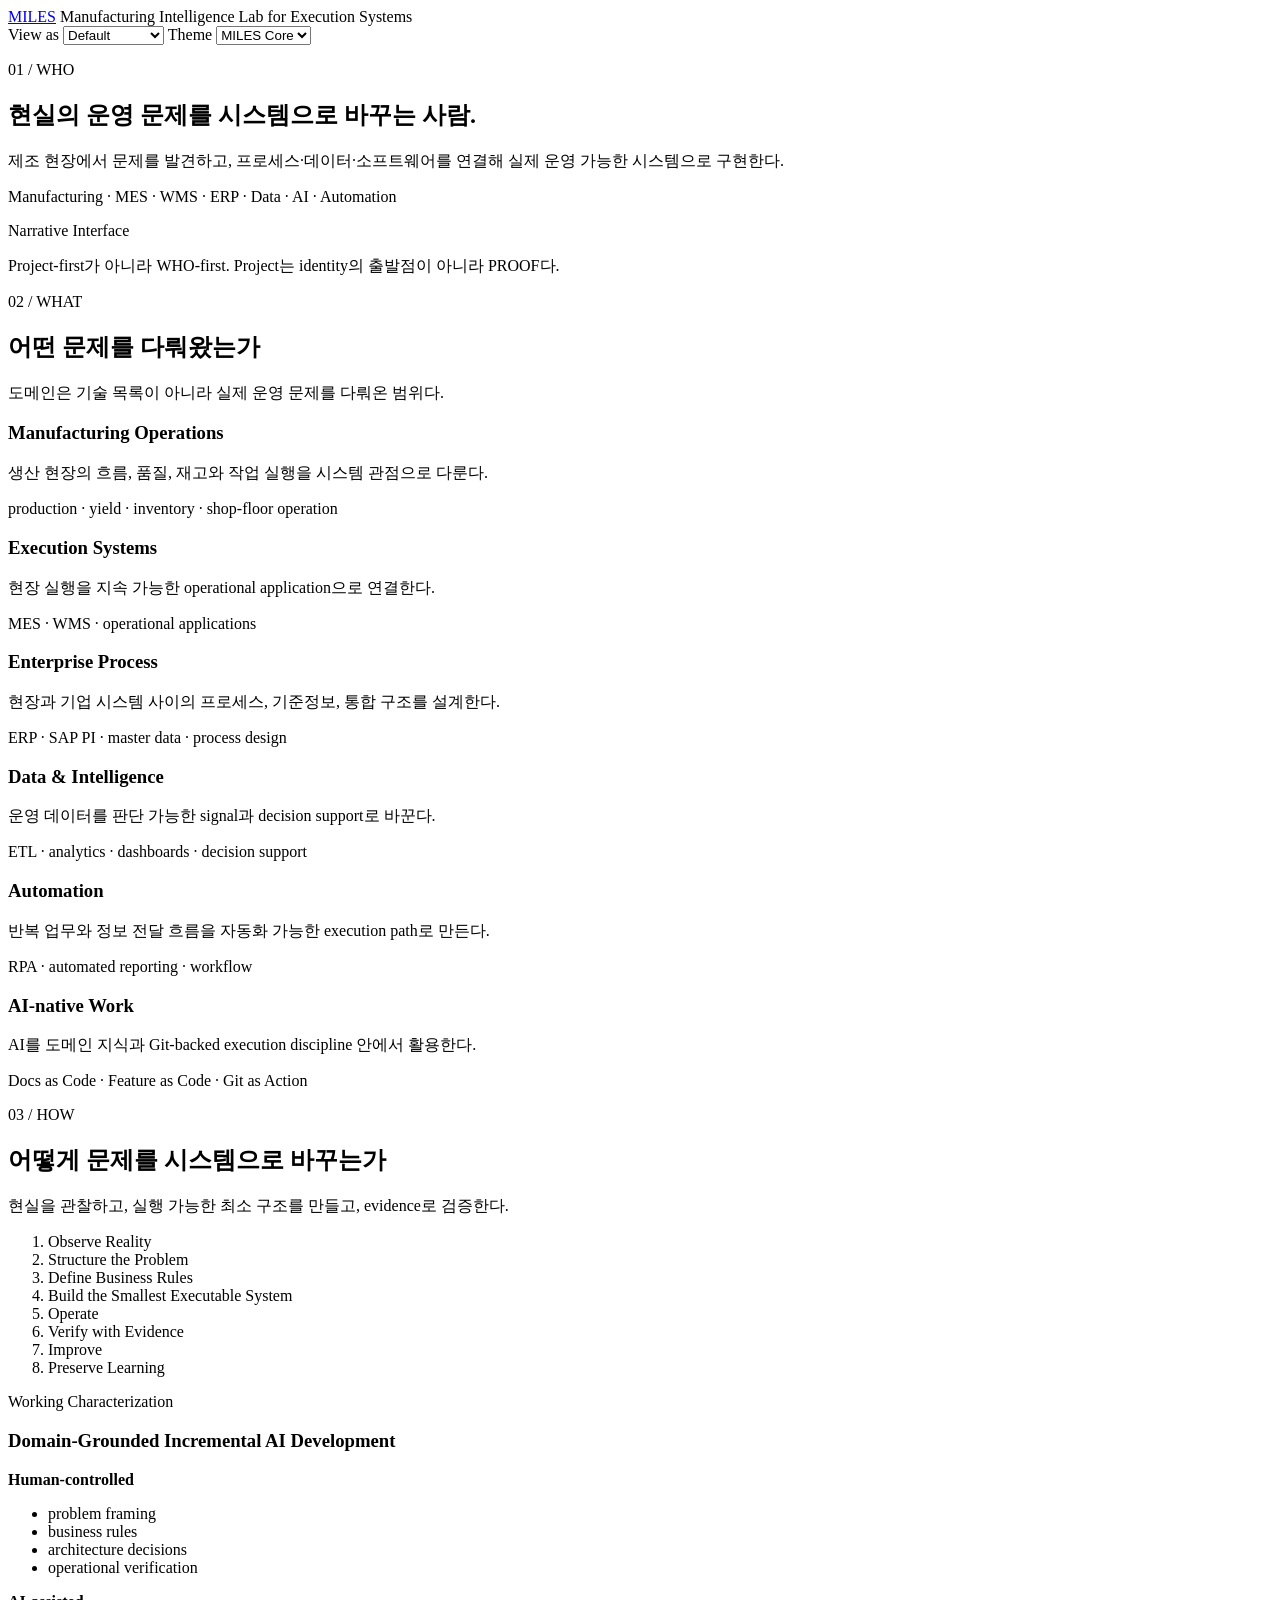
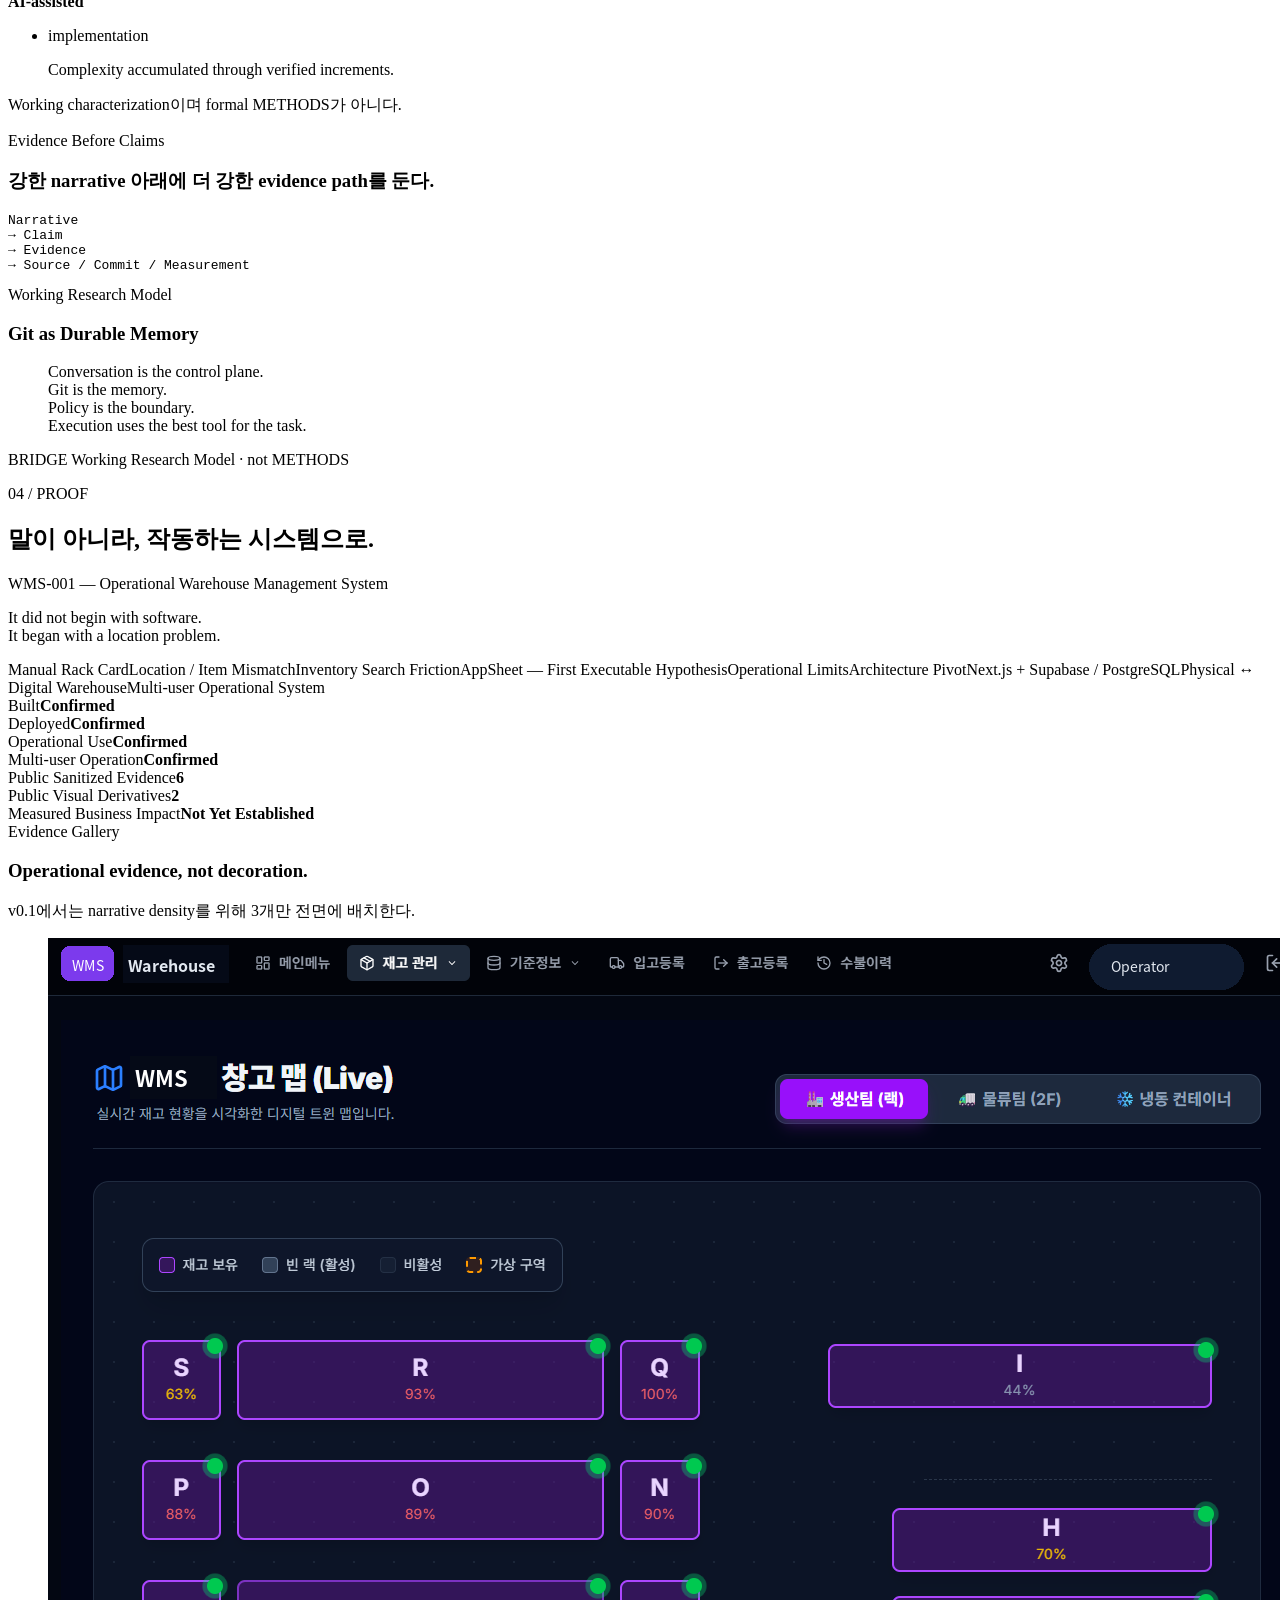
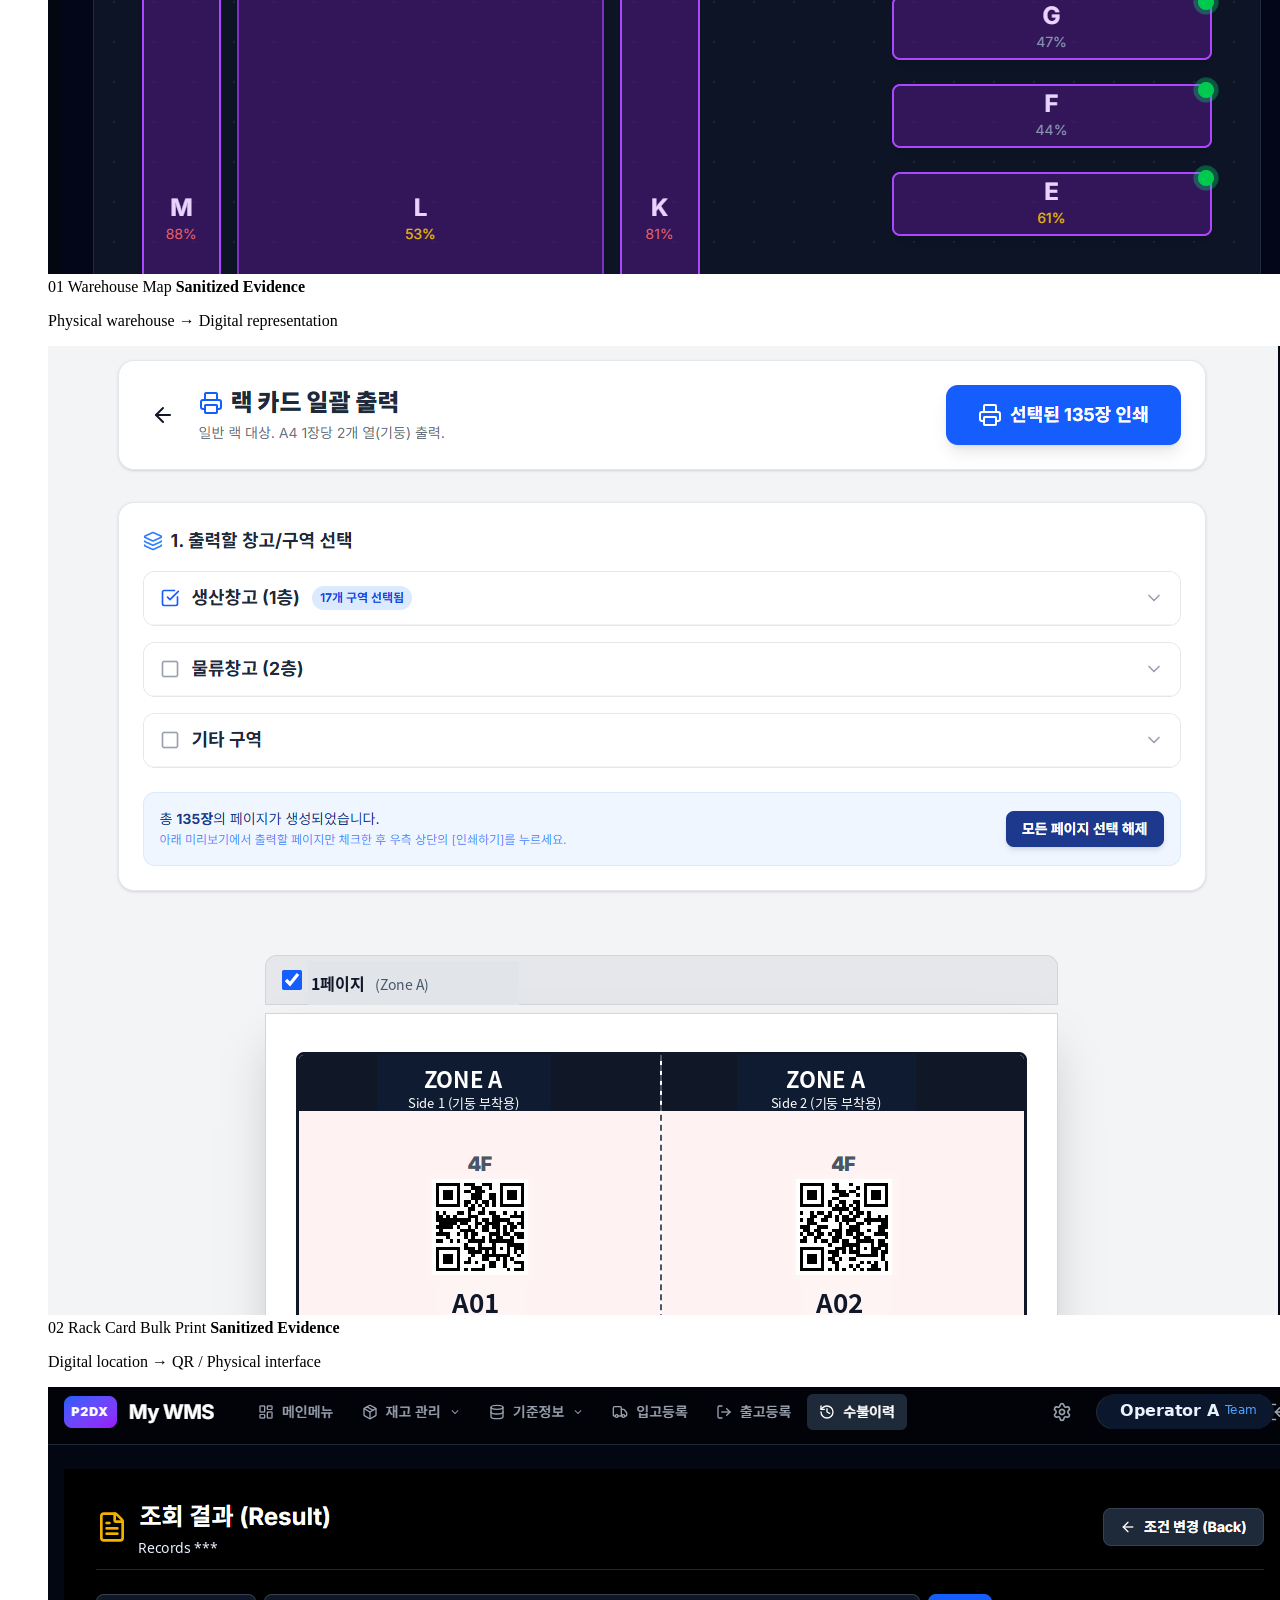
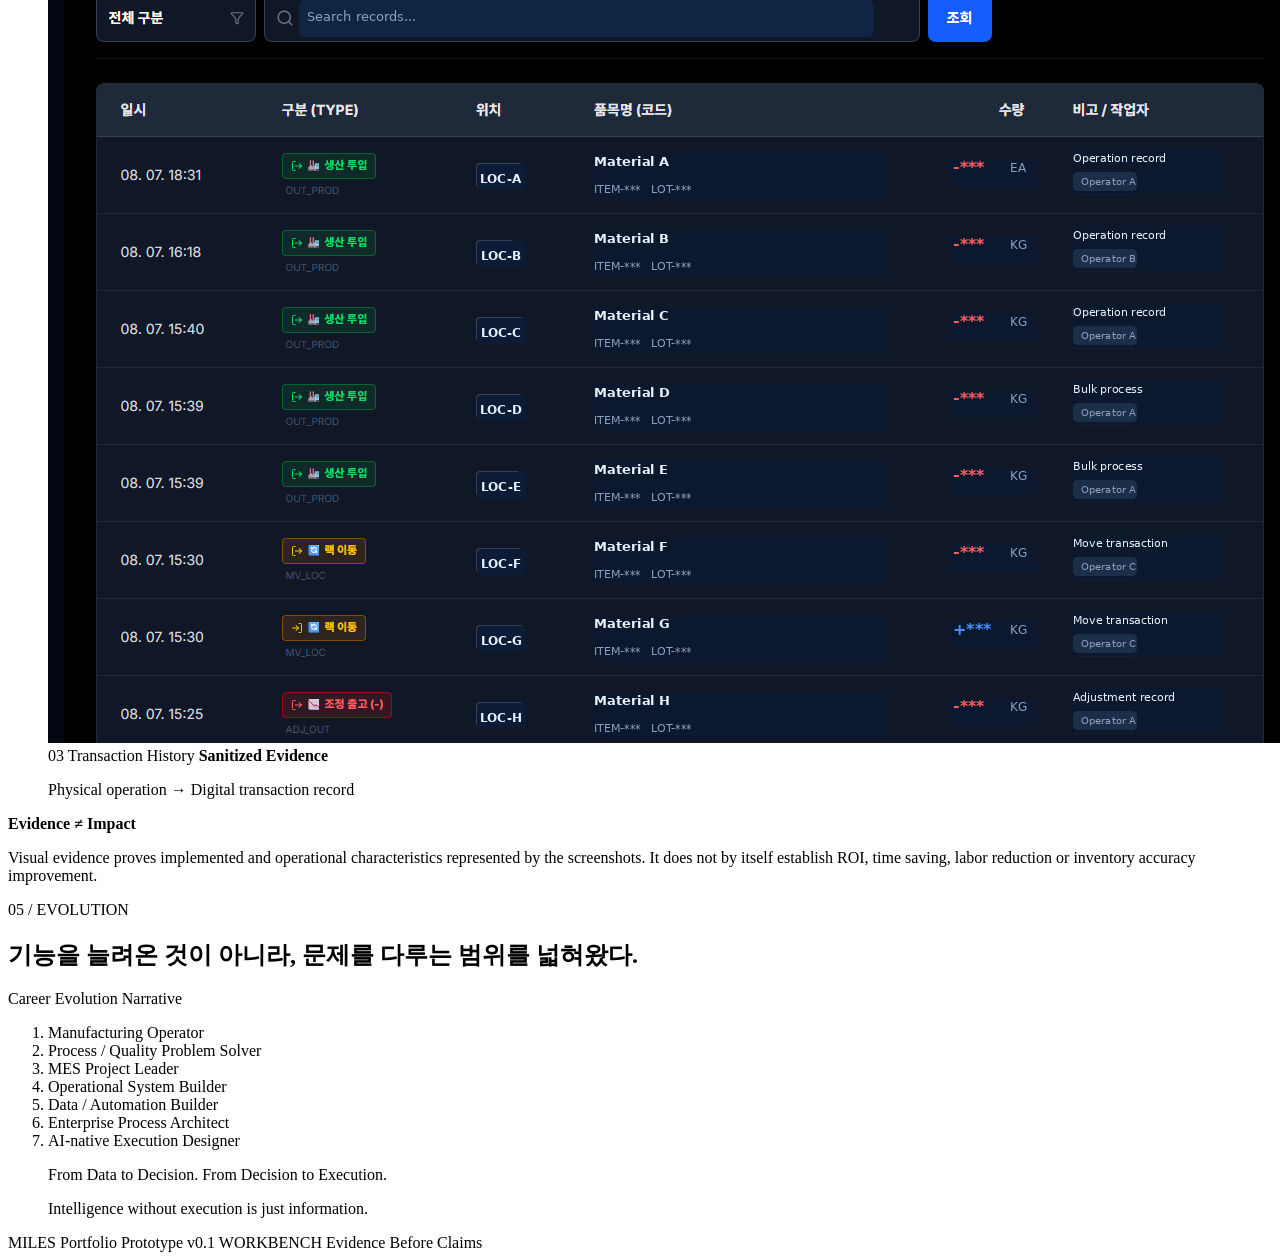
==== workbench/PORTFOLIO-001/index.html @ b2fdc5a1 "Add PORTFOLIO-001 narrative frontend shell" ====
<!doctype html>
<html lang="ko" data-theme="miles-core" data-lens="default">
<head>
  <meta charset="utf-8">
  <meta name="viewport" content="width=device-width, initial-scale=1">
  <title>MILES — Narrative Portfolio Prototype</title>
  <meta name="description" content="MILES narrative-driven portfolio frontend prototype.">
  <link rel="stylesheet" href="styles.css">
</head>
<body>
  <header class="site-header">
    <div class="header-inner">
      <div class="brand">
        <a href="#who" class="brand-mark">MILES</a>
        <span class="brand-subtitle">Manufacturing Intelligence Lab for Execution Systems</span>
      </div>
      <div class="header-controls" aria-label="Portfolio presentation controls">
        <label>
          <span>View as</span>
          <select id="lens-select" aria-label="View as">
            <option value="default">Default</option>
            <option value="executive">Executive</option>
            <option value="engineer">Engineer</option>
            <option value="manufacturer">Manufacturer</option>
            <option value="ai-builder">AI Builder</option>
          </select>
        </label>
        <label>
          <span>Theme</span>
          <select id="theme-select" aria-label="Theme">
            <option value="miles-core">MILES Core</option>
            <option value="enterprise">Enterprise</option>
            <option value="industrial">Industrial</option>
          </select>
        </label>
      </div>
    </div>
  </header>

  <main>
    <section id="who" class="section hero-section" aria-labelledby="who-title">
      <div class="section-inner hero-grid">
        <div>
          <p class="section-index">01 / WHO</p>
          <h1 id="who-title">현실의 운영 문제를 시스템으로 바꾸는 사람.</h1>
          <p class="hero-copy">제조 현장에서 문제를 발견하고, 프로세스·데이터·소프트웨어를 연결해 실제 운영 가능한 시스템으로 구현한다.</p>
          <p class="hero-domain-line">Manufacturing · MES · WMS · ERP · Data · AI · Automation</p>
        </div>
        <aside class="hero-note" aria-label="Narrative principle">
          <span class="eyebrow">Narrative Interface</span>
          <p>Project-first가 아니라 WHO-first. Project는 identity의 출발점이 아니라 PROOF다.</p>
        </aside>
      </div>
    </section>

    <section id="what" class="section" aria-labelledby="what-title">
      <div class="section-inner">
        <p class="section-index">02 / WHAT</p>
        <div class="section-heading-row">
          <h2 id="what-title">어떤 문제를 다뤄왔는가</h2>
          <p>도메인은 기술 목록이 아니라 실제 운영 문제를 다뤄온 범위다.</p>
        </div>
        <div id="domain-grid" class="domain-grid">
          <article class="domain-block" data-original-order="1" data-priority-executive="1" data-priority-engineer="4" data-priority-manufacturer="1" data-priority-ai-builder="4">
            <h3>Manufacturing Operations</h3>
            <p>생산 현장의 흐름, 품질, 재고와 작업 실행을 시스템 관점으로 다룬다.</p>
            <span>production · yield · inventory · shop-floor operation</span>
          </article>
          <article class="domain-block" data-original-order="2" data-priority-executive="3" data-priority-engineer="1" data-priority-manufacturer="2" data-priority-ai-builder="3">
            <h3>Execution Systems</h3>
            <p>현장 실행을 지속 가능한 operational application으로 연결한다.</p>
            <span>MES · WMS · operational applications</span>
          </article>
          <article class="domain-block" data-original-order="3" data-priority-executive="2" data-priority-engineer="5" data-priority-manufacturer="5" data-priority-ai-builder="5">
            <h3>Enterprise Process</h3>
            <p>현장과 기업 시스템 사이의 프로세스, 기준정보, 통합 구조를 설계한다.</p>
            <span>ERP · SAP PI · master data · process design</span>
          </article>
          <article class="domain-block" data-original-order="4" data-priority-executive="4" data-priority-engineer="2" data-priority-manufacturer="4" data-priority-ai-builder="2">
            <h3>Data &amp; Intelligence</h3>
            <p>운영 데이터를 판단 가능한 signal과 decision support로 바꾼다.</p>
            <span>ETL · analytics · dashboards · decision support</span>
          </article>
          <article class="domain-block" data-original-order="5" data-priority-executive="5" data-priority-engineer="6" data-priority-manufacturer="3" data-priority-ai-builder="6">
            <h3>Automation</h3>
            <p>반복 업무와 정보 전달 흐름을 자동화 가능한 execution path로 만든다.</p>
            <span>RPA · automated reporting · workflow</span>
          </article>
          <article class="domain-block" data-original-order="6" data-priority-executive="6" data-priority-engineer="3" data-priority-manufacturer="6" data-priority-ai-builder="1">
            <h3>AI-native Work</h3>
            <p>AI를 도메인 지식과 Git-backed execution discipline 안에서 활용한다.</p>
            <span>Docs as Code · Feature as Code · Git as Action</span>
          </article>
        </div>
      </div>
    </section>

    <section id="how" class="section" aria-labelledby="how-title">
      <div class="section-inner">
        <p class="section-index">03 / HOW</p>
        <div class="section-heading-row">
          <h2 id="how-title">어떻게 문제를 시스템으로 바꾸는가</h2>
          <p>현실을 관찰하고, 실행 가능한 최소 구조를 만들고, evidence로 검증한다.</p>
        </div>
        <ol class="process-flow" aria-label="Problem to system flow">
          <li>Observe Reality</li>
          <li>Structure the Problem</li>
          <li>Define Business Rules</li>
          <li>Build the Smallest Executable System</li>
          <li>Operate</li>
          <li>Verify with Evidence</li>
          <li>Improve</li>
          <li>Preserve Learning</li>
        </ol>

        <div class="principle-grid">
          <article class="principle-block lens-emphasis" data-lens-target="ai-builder engineer">
            <span class="eyebrow">Working Characterization</span>
            <h3>Domain-Grounded Incremental AI Development</h3>
            <div class="split-list">
              <div>
                <strong>Human-controlled</strong>
                <ul>
                  <li>problem framing</li>
                  <li>business rules</li>
                  <li>architecture decisions</li>
                  <li>operational verification</li>
                </ul>
              </div>
              <div>
                <strong>AI-assisted</strong>
                <ul><li>implementation</li></ul>
              </div>
            </div>
            <blockquote>Complexity accumulated through verified increments.</blockquote>
            <p class="boundary-note">Working characterization이며 formal METHODS가 아니다.</p>
          </article>

          <article class="principle-block lens-emphasis" data-lens-target="executive manufacturer">
            <span class="eyebrow">Evidence Before Claims</span>
            <h3>강한 narrative 아래에 더 강한 evidence path를 둔다.</h3>
            <pre>Narrative
→ Claim
→ Evidence
→ Source / Commit / Measurement</pre>
          </article>

          <article class="principle-block lens-emphasis" data-lens-target="ai-builder engineer">
            <span class="eyebrow">Working Research Model</span>
            <h3>Git as Durable Memory</h3>
            <blockquote>Conversation is the control plane.<br>Git is the memory.<br>Policy is the boundary.<br>Execution uses the best tool for the task.</blockquote>
            <p class="boundary-note">BRIDGE Working Research Model · not METHODS</p>
          </article>
        </div>
      </div>
    </section>

    <section id="proof" class="section proof-section" aria-labelledby="proof-title">
      <div class="section-inner">
        <p class="section-index">04 / PROOF</p>
        <div class="section-heading-row">
          <div>
            <h2 id="proof-title">말이 아니라, 작동하는 시스템으로.</h2>
            <p class="flagship-label">WMS-001 — Operational Warehouse Management System</p>
          </div>
          <p class="proof-opening">It did not begin with software.<br>It began with a location problem.</p>
        </div>

        <div class="wms-sequence" aria-label="WMS evolution sequence">
          <span>Manual Rack Card</span><span>Location / Item Mismatch</span><span>Inventory Search Friction</span><span>AppSheet — First Executable Hypothesis</span><span>Operational Limits</span><span>Architecture Pivot</span><span>Next.js + Supabase / PostgreSQL</span><span>Physical ↔ Digital Warehouse</span><span>Multi-user Operational System</span>
        </div>

        <div class="truth-strip" aria-label="WMS truth strip">
          <div><span>Built</span><strong>Confirmed</strong></div>
          <div><span>Deployed</span><strong>Confirmed</strong></div>
          <div><span>Operational Use</span><strong>Confirmed</strong></div>
          <div><span>Multi-user Operation</span><strong>Confirmed</strong></div>
          <div><span>Public Sanitized Evidence</span><strong>6</strong></div>
          <div><span>Public Visual Derivatives</span><strong>2</strong></div>
          <div class="impact-boundary"><span>Measured Business Impact</span><strong>Not Yet Established</strong></div>
        </div>

        <div class="evidence-heading">
          <div>
            <span class="eyebrow">Evidence Gallery</span>
            <h3>Operational evidence, not decoration.</h3>
          </div>
          <p>v0.1에서는 narrative density를 위해 3개만 전면에 배치한다.</p>
        </div>

        <div class="evidence-grid">
          <figure>
            <a href="../../forge/WMS-001/assets/01-warehouse-map.png" target="_blank" rel="noreferrer">
              <img src="../../forge/WMS-001/assets/01-warehouse-map.png" alt="Sanitized WMS warehouse map evidence">
            </a>
            <figcaption>
              <span>01 Warehouse Map</span>
              <strong>Sanitized Evidence</strong>
              <p>Physical warehouse → Digital representation</p>
            </figcaption>
          </figure>
          <figure>
            <a href="../../forge/WMS-001/assets/02-rack-card-bulk-print.png" target="_blank" rel="noreferrer">
              <img src="../../forge/WMS-001/assets/02-rack-card-bulk-print.png" alt="Sanitized WMS rack-card bulk print evidence">
            </a>
            <figcaption>
              <span>02 Rack Card Bulk Print</span>
              <strong>Sanitized Evidence</strong>
              <p>Digital location → QR / Physical interface</p>
            </figcaption>
          </figure>
          <figure>
            <a href="../../forge/WMS-001/assets/03-transaction-history.png" target="_blank" rel="noreferrer">
              <img src="../../forge/WMS-001/assets/03-transaction-history.png" alt="Sanitized WMS transaction history evidence">
            </a>
            <figcaption>
              <span>03 Transaction History</span>
              <strong>Sanitized Evidence</strong>
              <p>Physical operation → Digital transaction record</p>
            </figcaption>
          </figure>
        </div>

        <aside class="evidence-boundary">
          <strong>Evidence ≠ Impact</strong>
          <p>Visual evidence proves implemented and operational characteristics represented by the screenshots. It does not by itself establish ROI, time saving, labor reduction or inventory accuracy improvement.</p>
        </aside>
      </div>
    </section>

    <section id="evolution" class="section" aria-labelledby="evolution-title">
      <div class="section-inner">
        <p class="section-index">05 / EVOLUTION</p>
        <div class="section-heading-row">
          <h2 id="evolution-title">기능을 늘려온 것이 아니라, 문제를 다루는 범위를 넓혀왔다.</h2>
          <span class="career-label">Career Evolution Narrative</span>
        </div>
        <ol class="evolution-flow">
          <li>Manufacturing Operator</li>
          <li>Process / Quality Problem Solver</li>
          <li>MES Project Leader</li>
          <li>Operational System Builder</li>
          <li>Data / Automation Builder</li>
          <li>Enterprise Process Architect</li>
          <li>AI-native Execution Designer</li>
        </ol>
        <div class="closing-lines">
          <blockquote>From Data to Decision. From Decision to Execution.</blockquote>
          <blockquote>Intelligence without execution is just information.</blockquote>
        </div>
      </div>
    </section>
  </main>

  <footer class="site-footer">
    <div class="section-inner footer-inner">
      <span>MILES</span>
      <span>Portfolio Prototype v0.1</span>
      <span>WORKBENCH</span>
      <span>Evidence Before Claims</span>
    </div>
  </footer>

  <script src="app.js"></script>
</body>
</html>
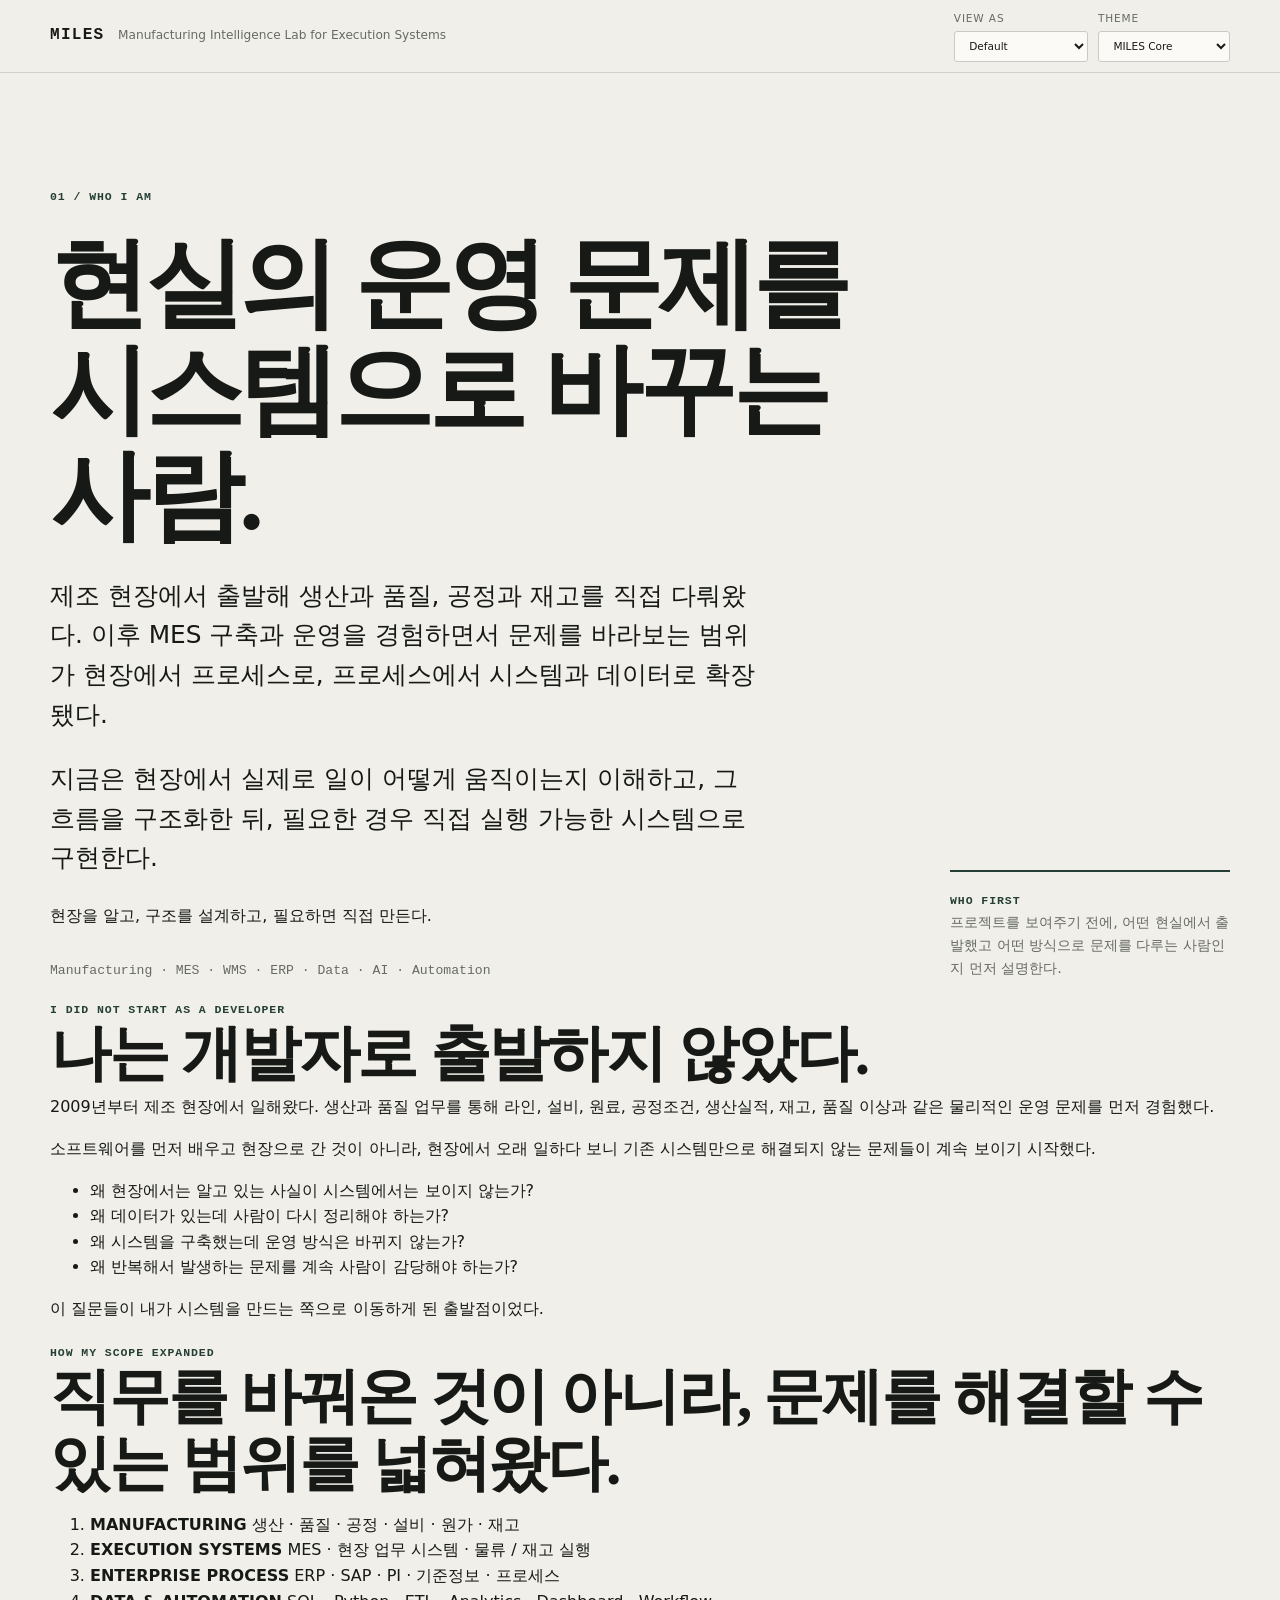
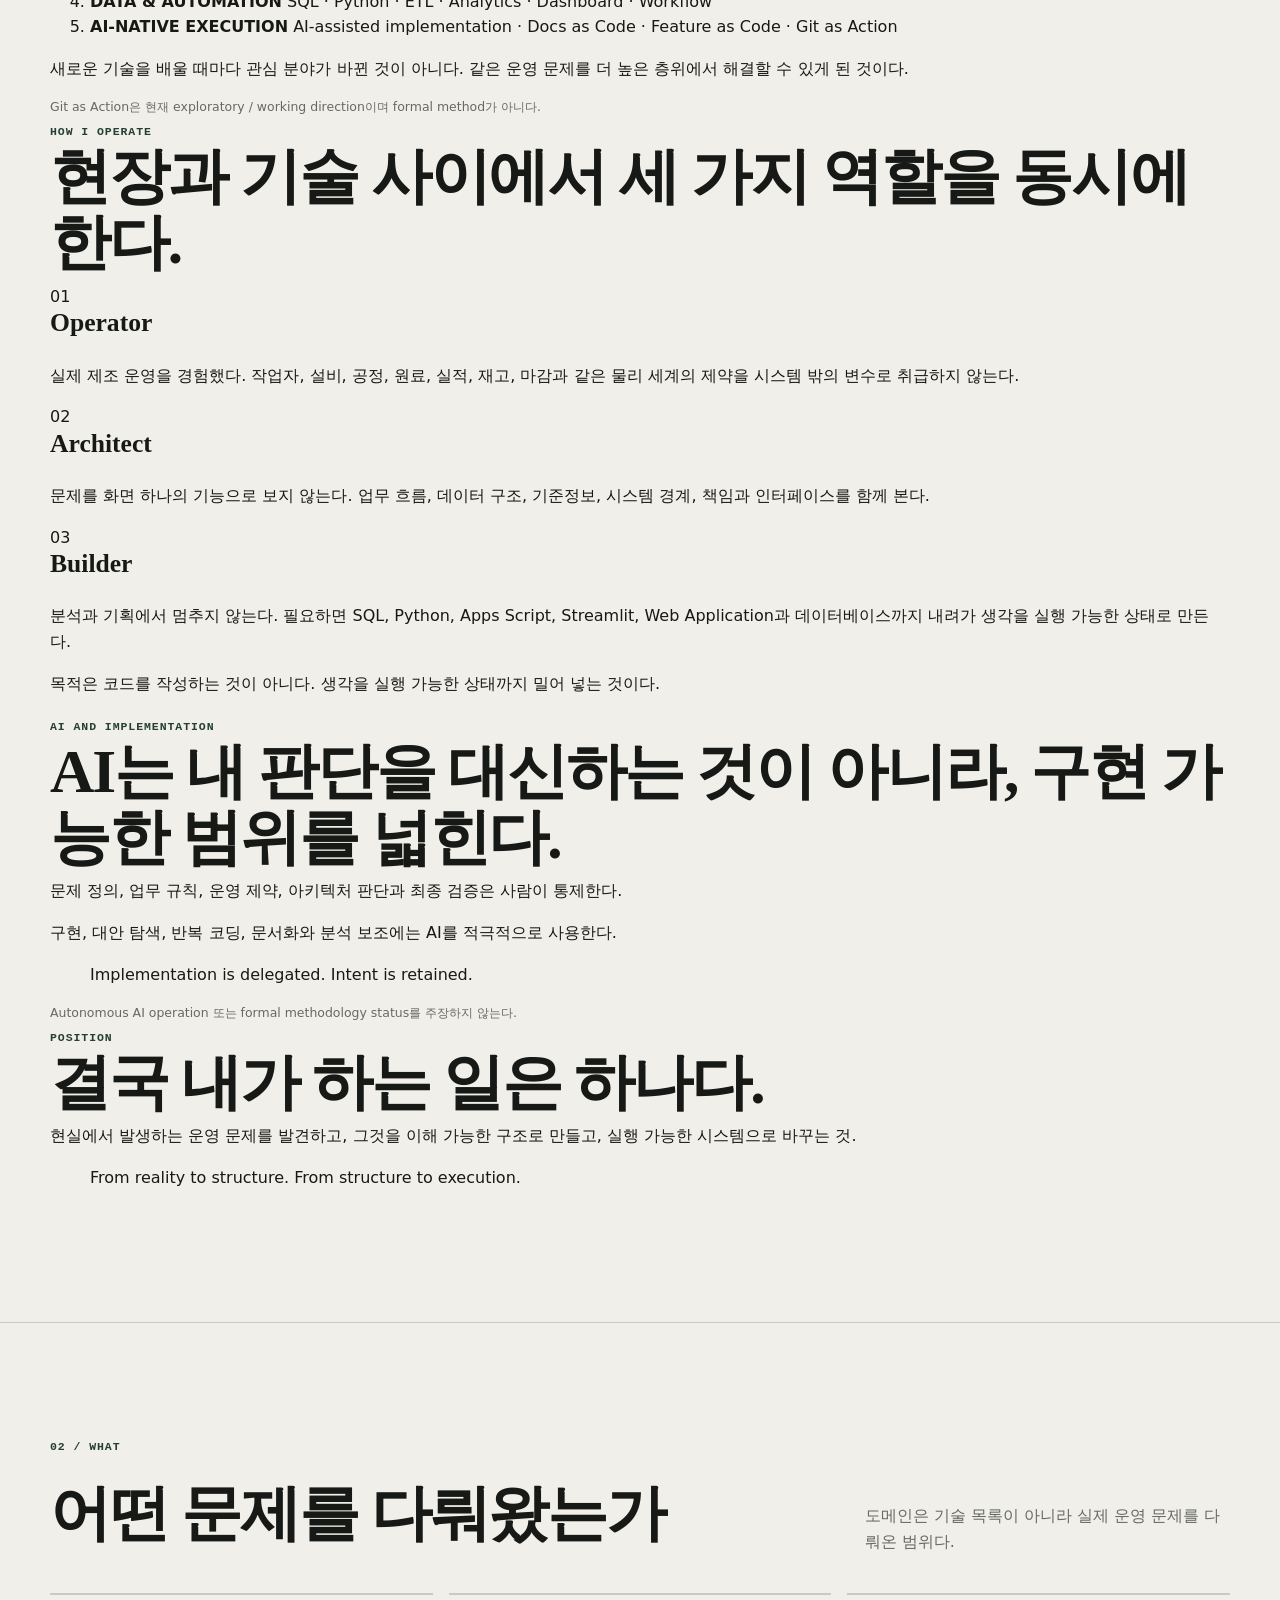
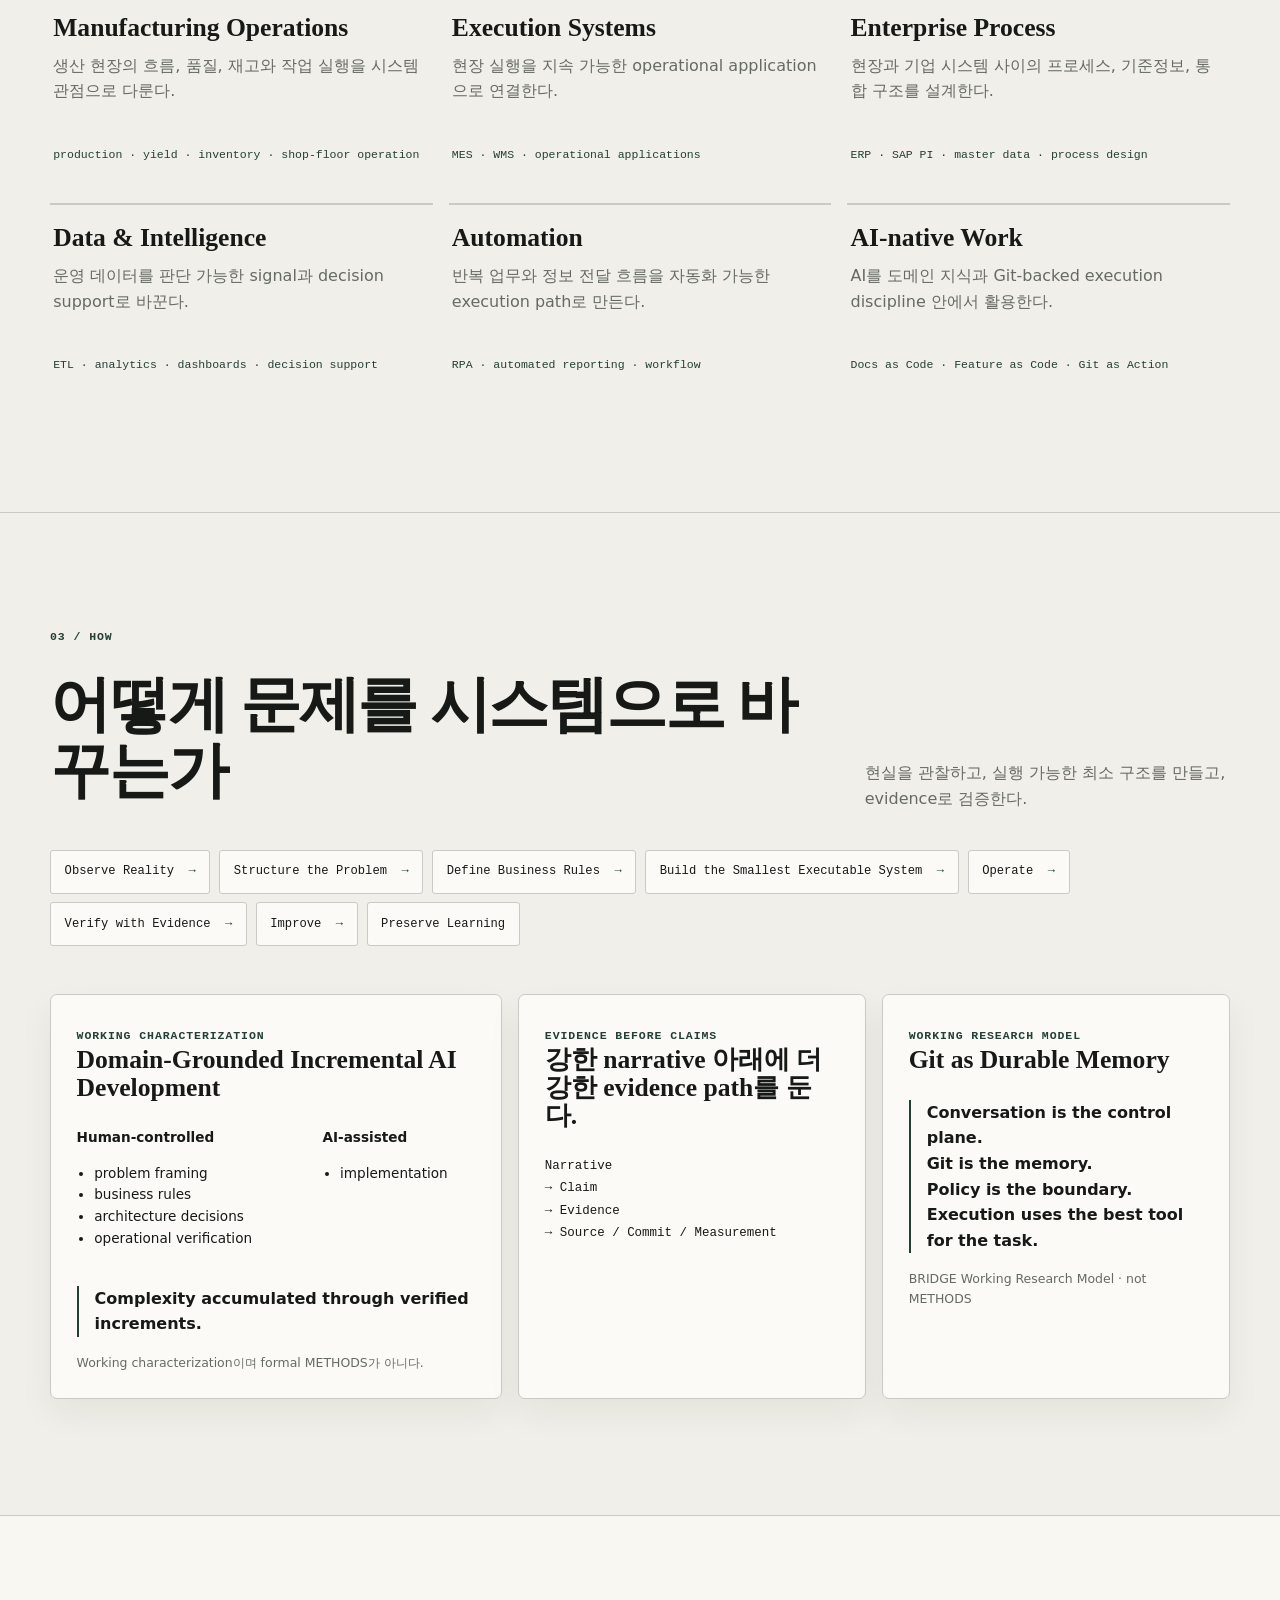
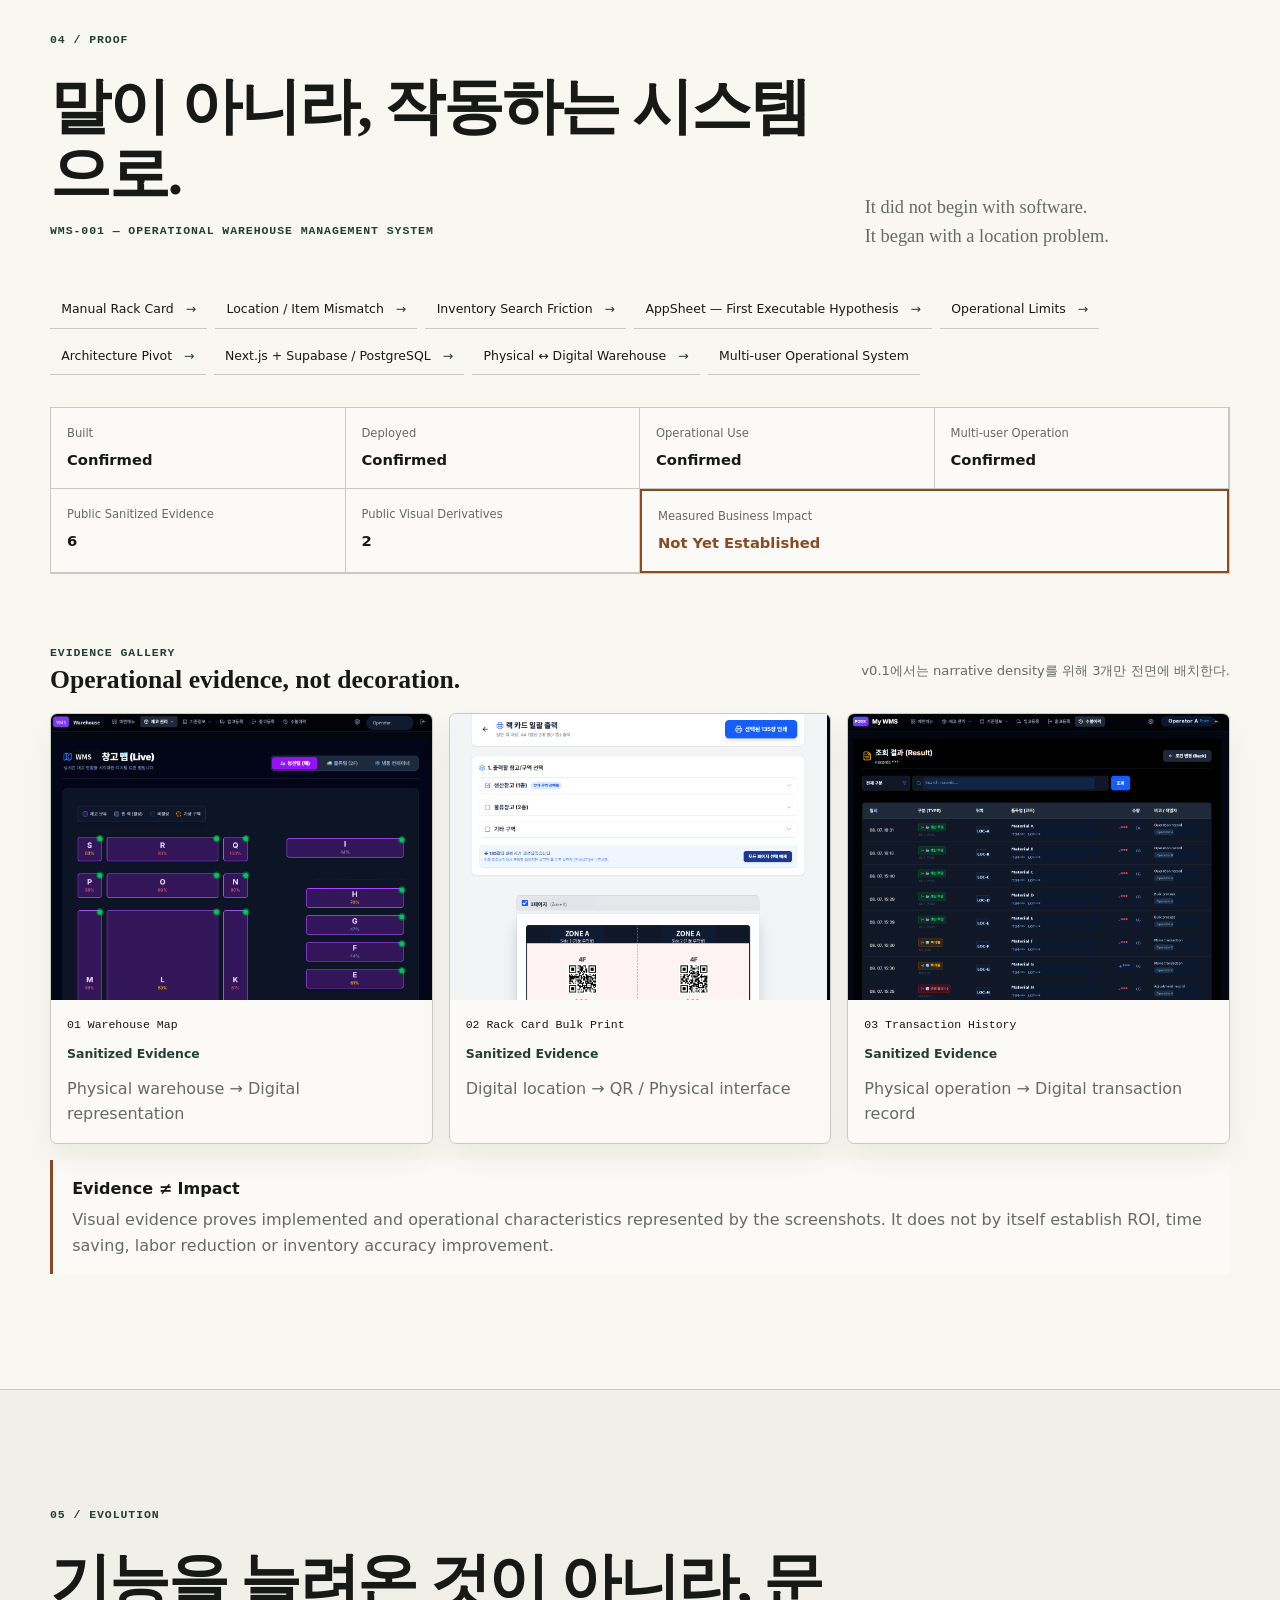
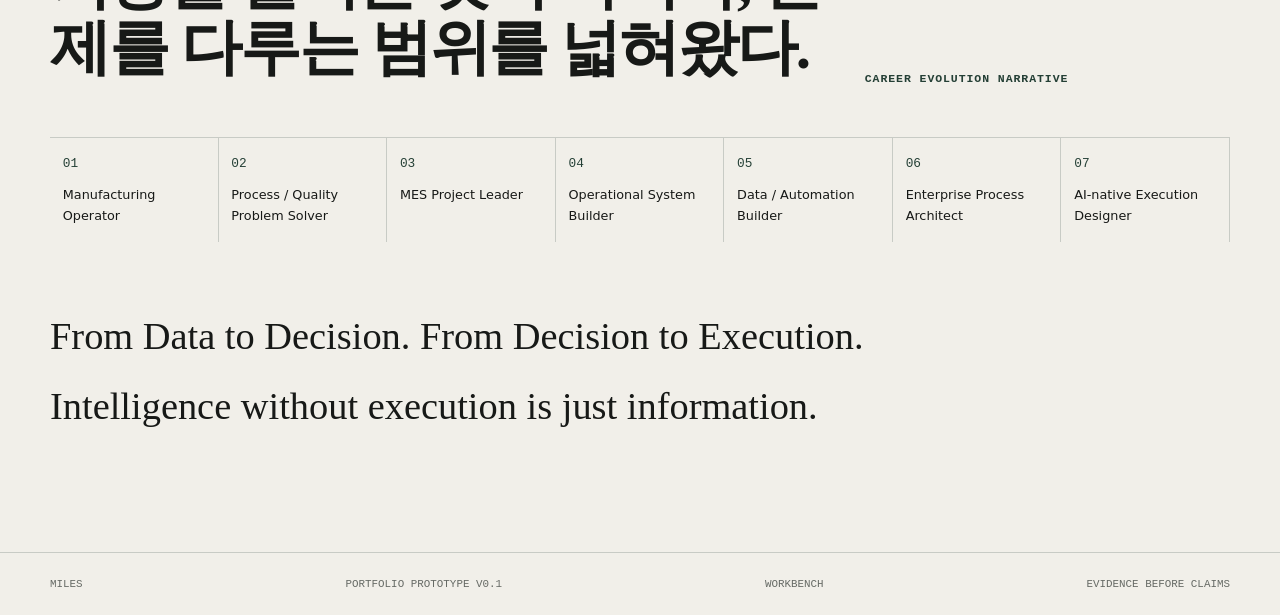
==== commit 11784ba1: "Expand PORTFOLIO-001 WHO I AM narrative" ====
--- a/workbench/PORTFOLIO-001/index.html
+++ b/workbench/PORTFOLIO-001/index.html
@@ -38,18 +38,110 @@
   </header>
 
   <main>
-    <section id="who" class="section hero-section" aria-labelledby="who-title">
-      <div class="section-inner hero-grid">
-        <div>
-          <p class="section-index">01 / WHO</p>
-          <h1 id="who-title">현실의 운영 문제를 시스템으로 바꾸는 사람.</h1>
-          <p class="hero-copy">제조 현장에서 문제를 발견하고, 프로세스·데이터·소프트웨어를 연결해 실제 운영 가능한 시스템으로 구현한다.</p>
-          <p class="hero-domain-line">Manufacturing · MES · WMS · ERP · Data · AI · Automation</p>
-        </div>
-        <aside class="hero-note" aria-label="Narrative principle">
-          <span class="eyebrow">Narrative Interface</span>
-          <p>Project-first가 아니라 WHO-first. Project는 identity의 출발점이 아니라 PROOF다.</p>
-        </aside>
+    <section id="who" class="section who-section" aria-labelledby="who-title">
+      <div class="section-inner">
+        <div class="who-hero hero-grid">
+          <div>
+            <p class="section-index">01 / WHO I AM</p>
+            <h1 id="who-title">현실의 운영 문제를 시스템으로 바꾸는 사람.</h1>
+            <p class="hero-copy">제조 현장에서 출발해 생산과 품질, 공정과 재고를 직접 다뤄왔다. 이후 MES 구축과 운영을 경험하면서 문제를 바라보는 범위가 현장에서 프로세스로, 프로세스에서 시스템과 데이터로 확장됐다.</p>
+            <p class="hero-copy hero-copy-secondary">지금은 현장에서 실제로 일이 어떻게 움직이는지 이해하고, 그 흐름을 구조화한 뒤, 필요한 경우 직접 실행 가능한 시스템으로 구현한다.</p>
+            <p class="who-position-line">현장을 알고, 구조를 설계하고, 필요하면 직접 만든다.</p>
+            <p class="hero-domain-line">Manufacturing · MES · WMS · ERP · Data · AI · Automation</p>
+          </div>
+          <aside class="hero-note" aria-label="Who first narrative principle">
+            <span class="eyebrow">WHO FIRST</span>
+            <p>프로젝트를 보여주기 전에, 어떤 현실에서 출발했고 어떤 방식으로 문제를 다루는 사람인지 먼저 설명한다.</p>
+          </aside>
+        </div>
+
+        <div class="who-narrative">
+          <article class="who-block who-origin">
+            <span class="eyebrow">I DID NOT START AS A DEVELOPER</span>
+            <h2>나는 개발자로 출발하지 않았다.</h2>
+            <div class="who-prose">
+              <p>2009년부터 제조 현장에서 일해왔다. 생산과 품질 업무를 통해 라인, 설비, 원료, 공정조건, 생산실적, 재고, 품질 이상과 같은 물리적인 운영 문제를 먼저 경험했다.</p>
+              <p>소프트웨어를 먼저 배우고 현장으로 간 것이 아니라, 현장에서 오래 일하다 보니 기존 시스템만으로 해결되지 않는 문제들이 계속 보이기 시작했다.</p>
+            </div>
+            <ul class="who-question-list">
+              <li>왜 현장에서는 알고 있는 사실이 시스템에서는 보이지 않는가?</li>
+              <li>왜 데이터가 있는데 사람이 다시 정리해야 하는가?</li>
+              <li>왜 시스템을 구축했는데 운영 방식은 바뀌지 않는가?</li>
+              <li>왜 반복해서 발생하는 문제를 계속 사람이 감당해야 하는가?</li>
+            </ul>
+            <p class="who-endline">이 질문들이 내가 시스템을 만드는 쪽으로 이동하게 된 출발점이었다.</p>
+          </article>
+
+          <article class="who-block who-expansion">
+            <span class="eyebrow">HOW MY SCOPE EXPANDED</span>
+            <h2>직무를 바꿔온 것이 아니라, 문제를 해결할 수 있는 범위를 넓혀왔다.</h2>
+            <ol class="scope-progression" aria-label="Career scope expansion">
+              <li>
+                <strong>MANUFACTURING</strong>
+                <span>생산 · 품질 · 공정 · 설비 · 원가 · 재고</span>
+              </li>
+              <li>
+                <strong>EXECUTION SYSTEMS</strong>
+                <span>MES · 현장 업무 시스템 · 물류 / 재고 실행</span>
+              </li>
+              <li>
+                <strong>ENTERPRISE PROCESS</strong>
+                <span>ERP · SAP · PI · 기준정보 · 프로세스</span>
+              </li>
+              <li>
+                <strong>DATA &amp; AUTOMATION</strong>
+                <span>SQL · Python · ETL · Analytics · Dashboard · Workflow</span>
+              </li>
+              <li>
+                <strong>AI-NATIVE EXECUTION</strong>
+                <span>AI-assisted implementation · Docs as Code · Feature as Code · Git as Action</span>
+              </li>
+            </ol>
+            <p class="who-endline">새로운 기술을 배울 때마다 관심 분야가 바뀐 것이 아니다. 같은 운영 문제를 더 높은 층위에서 해결할 수 있게 된 것이다.</p>
+            <p class="boundary-note">Git as Action은 현재 exploratory / working direction이며 formal method가 아니다.</p>
+          </article>
+
+          <article class="who-block who-modes">
+            <span class="eyebrow">HOW I OPERATE</span>
+            <h2>현장과 기술 사이에서 세 가지 역할을 동시에 한다.</h2>
+            <div class="who-mode-grid">
+              <section>
+                <span class="mode-index">01</span>
+                <h3>Operator</h3>
+                <p>실제 제조 운영을 경험했다. 작업자, 설비, 공정, 원료, 실적, 재고, 마감과 같은 물리 세계의 제약을 시스템 밖의 변수로 취급하지 않는다.</p>
+              </section>
+              <section>
+                <span class="mode-index">02</span>
+                <h3>Architect</h3>
+                <p>문제를 화면 하나의 기능으로 보지 않는다. 업무 흐름, 데이터 구조, 기준정보, 시스템 경계, 책임과 인터페이스를 함께 본다.</p>
+              </section>
+              <section>
+                <span class="mode-index">03</span>
+                <h3>Builder</h3>
+                <p>분석과 기획에서 멈추지 않는다. 필요하면 SQL, Python, Apps Script, Streamlit, Web Application과 데이터베이스까지 내려가 생각을 실행 가능한 상태로 만든다.</p>
+              </section>
+            </div>
+            <p class="who-endline">목적은 코드를 작성하는 것이 아니다. 생각을 실행 가능한 상태까지 밀어 넣는 것이다.</p>
+          </article>
+
+          <article class="who-block who-ai-position">
+            <span class="eyebrow">AI AND IMPLEMENTATION</span>
+            <h2>AI는 내 판단을 대신하는 것이 아니라, 구현 가능한 범위를 넓힌다.</h2>
+            <div class="who-prose">
+              <p>문제 정의, 업무 규칙, 운영 제약, 아키텍처 판단과 최종 검증은 사람이 통제한다.</p>
+              <p>구현, 대안 탐색, 반복 코딩, 문서화와 분석 보조에는 AI를 적극적으로 사용한다.</p>
+            </div>
+            <blockquote class="who-strong-line">Implementation is delegated. Intent is retained.</blockquote>
+            <p class="boundary-note">Autonomous AI operation 또는 formal methodology status를 주장하지 않는다.</p>
+          </article>
+
+          <article class="who-block who-closing">
+            <span class="eyebrow">POSITION</span>
+            <h2>결국 내가 하는 일은 하나다.</h2>
+            <p>현실에서 발생하는 운영 문제를 발견하고, 그것을 이해 가능한 구조로 만들고, 실행 가능한 시스템으로 바꾸는 것.</p>
+            <blockquote>From reality to structure. From structure to execution.</blockquote>
+          </article>
+        </div>
       </div>
     </section>
 
--- a/workbench/PORTFOLIO-001/styles.css
+++ b/workbench/PORTFOLIO-001/styles.css
@@ -0,0 +1,284 @@
+:root,
+html[data-theme="miles-core"] {
+  --color-bg: #f1efe9;
+  --color-surface: #fbfaf6;
+  --color-text: #171917;
+  --color-muted: #666a65;
+  --color-accent: #243f35;
+  --color-accent-soft: #dde4df;
+  --color-border: #c8cbc5;
+  --color-warning: #8a4a22;
+  --font-display: Georgia, "Times New Roman", serif;
+  --font-body: Inter, ui-sans-serif, system-ui, -apple-system, BlinkMacSystemFont, "Segoe UI", sans-serif;
+  --font-mono: "SFMono-Regular", Consolas, "Liberation Mono", monospace;
+  --radius-sm: 3px;
+  --radius-md: 7px;
+  --space-section: clamp(4.5rem, 9vw, 8rem);
+  --content-max: 1180px;
+  --shadow-surface: 0 14px 34px rgba(22, 28, 24, 0.06);
+  --motion-fast: 150ms;
+  --motion-normal: 260ms;
+  --grid-gap: 1rem;
+  --section-rule: 1px solid var(--color-border);
+}
+
+html[data-theme="enterprise"] {
+  --color-bg: #eef2f6;
+  --color-surface: #ffffff;
+  --color-text: #172233;
+  --color-muted: #647084;
+  --color-accent: #245a9a;
+  --color-accent-soft: #e6eef8;
+  --color-border: #ced8e4;
+  --color-warning: #965628;
+  --font-display: ui-sans-serif, system-ui, -apple-system, BlinkMacSystemFont, "Segoe UI", sans-serif;
+  --font-body: ui-sans-serif, system-ui, -apple-system, BlinkMacSystemFont, "Segoe UI", sans-serif;
+  --font-mono: "SFMono-Regular", Consolas, "Liberation Mono", monospace;
+  --radius-sm: 6px;
+  --radius-md: 12px;
+  --space-section: clamp(5rem, 9vw, 8.5rem);
+  --content-max: 1200px;
+  --shadow-surface: 0 14px 38px rgba(23, 34, 51, 0.07);
+  --motion-fast: 150ms;
+  --motion-normal: 260ms;
+  --grid-gap: 1.2rem;
+  --section-rule: 1px solid var(--color-border);
+}
+
+html[data-theme="industrial"] {
+  --color-bg: #dcd8cf;
+  --color-surface: #ebe7df;
+  --color-text: #171713;
+  --color-muted: #5f5b52;
+  --color-accent: #704f1f;
+  --color-accent-soft: #d9cdb8;
+  --color-border: #9b958a;
+  --color-warning: #863820;
+  --font-display: "Arial Narrow", "Roboto Condensed", Arial, sans-serif;
+  --font-body: Arial, Helvetica, sans-serif;
+  --font-mono: "SFMono-Regular", Consolas, "Liberation Mono", monospace;
+  --radius-sm: 0;
+  --radius-md: 2px;
+  --space-section: clamp(4rem, 7vw, 6.5rem);
+  --content-max: 1240px;
+  --shadow-surface: 4px 4px 0 rgba(23, 23, 19, 0.12);
+  --motion-fast: 120ms;
+  --motion-normal: 220ms;
+  --grid-gap: .75rem;
+  --section-rule: 2px solid var(--color-border);
+}
+
+* { box-sizing: border-box; }
+html { scroll-behavior: smooth; background: var(--color-bg); }
+body {
+  margin: 0;
+  background: var(--color-bg);
+  color: var(--color-text);
+  font-family: var(--font-body);
+  line-height: 1.6;
+  transition: background var(--motion-normal) ease, color var(--motion-normal) ease;
+}
+a { color: inherit; }
+img { display: block; max-width: 100%; }
+button, select { font: inherit; }
+blockquote, p, h1, h2, h3 { margin-top: 0; }
+
+.site-header {
+  position: sticky;
+  top: 0;
+  z-index: 20;
+  border-bottom: 1px solid color-mix(in srgb, var(--color-border) 80%, transparent);
+  background: color-mix(in srgb, var(--color-bg) 92%, transparent);
+  backdrop-filter: blur(14px);
+}
+.header-inner,
+.section-inner {
+  width: min(calc(100% - 2rem), var(--content-max));
+  margin: 0 auto;
+}
+.header-inner {
+  min-height: 72px;
+  display: flex;
+  align-items: center;
+  justify-content: space-between;
+  gap: 1.25rem;
+}
+.brand { display: flex; align-items: baseline; gap: .85rem; min-width: 0; }
+.brand-mark { font-family: var(--font-mono); font-weight: 800; letter-spacing: .08em; text-decoration: none; }
+.brand-subtitle { color: var(--color-muted); font-size: .76rem; white-space: nowrap; overflow: hidden; text-overflow: ellipsis; }
+.header-controls { display: flex; gap: .65rem; flex-shrink: 0; }
+.header-controls label { display: grid; gap: .22rem; color: var(--color-muted); font-size: .66rem; text-transform: uppercase; letter-spacing: .08em; }
+.header-controls select {
+  min-width: 132px;
+  border: 1px solid var(--color-border);
+  border-radius: var(--radius-sm);
+  background: var(--color-surface);
+  color: var(--color-text);
+  padding: .48rem 1.9rem .48rem .65rem;
+}
+
+.section { padding: var(--space-section) 0; border-bottom: var(--section-rule); }
+.section-index,
+.eyebrow,
+.flagship-label,
+.career-label {
+  font-family: var(--font-mono);
+  color: var(--color-accent);
+  letter-spacing: .08em;
+  text-transform: uppercase;
+  font-size: .72rem;
+  font-weight: 700;
+}
+.section-index { margin-bottom: 1.5rem; }
+.section-heading-row {
+  display: grid;
+  grid-template-columns: minmax(0, 1.5fr) minmax(250px, .7fr);
+  align-items: end;
+  gap: 2rem;
+  margin-bottom: 2.4rem;
+}
+.section-heading-row > p { color: var(--color-muted); margin: 0; max-width: 36rem; }
+h1, h2, h3 { font-family: var(--font-display); line-height: 1.08; }
+h1 { font-size: clamp(3.2rem, 7.7vw, 7.3rem); letter-spacing: -.045em; max-width: 1000px; margin-bottom: 1.6rem; }
+h2 { font-size: clamp(2.2rem, 4.8vw, 4.5rem); letter-spacing: -.035em; margin-bottom: .5rem; }
+h3 { font-size: clamp(1.2rem, 2vw, 1.7rem); }
+
+.hero-section { min-height: calc(100vh - 72px); display: grid; align-items: center; }
+.hero-grid { display: grid; grid-template-columns: minmax(0, 1fr) 280px; gap: clamp(2rem, 6vw, 6rem); align-items: end; }
+.hero-copy { font-size: clamp(1.15rem, 2vw, 1.55rem); max-width: 720px; }
+.hero-domain-line { font-family: var(--font-mono); font-size: .82rem; color: var(--color-muted); margin-top: 2rem; }
+.hero-note { border-top: 2px solid var(--color-accent); padding-top: 1rem; color: var(--color-muted); font-size: .9rem; }
+
+.domain-grid { display: grid; grid-template-columns: repeat(3, 1fr); gap: var(--grid-gap); }
+.domain-block {
+  border-top: 2px solid var(--color-border);
+  padding: 1.2rem .2rem 1.5rem;
+  transition: border-color var(--motion-fast), transform var(--motion-fast), background var(--motion-fast);
+}
+.domain-block h3 { margin-bottom: .7rem; }
+.domain-block p { color: var(--color-muted); min-height: 4.8em; }
+.domain-block span { display: block; font-family: var(--font-mono); color: var(--color-accent); font-size: .72rem; line-height: 1.5; }
+
+.process-flow,
+.evolution-flow { list-style: none; margin: 0; padding: 0; }
+.process-flow { display: flex; flex-wrap: wrap; gap: .55rem; margin-bottom: 3rem; }
+.process-flow li {
+  border: 1px solid var(--color-border);
+  background: var(--color-surface);
+  border-radius: var(--radius-sm);
+  padding: .7rem .85rem;
+  font-family: var(--font-mono);
+  font-size: .76rem;
+}
+.process-flow li:not(:last-child)::after { content: " →"; color: var(--color-accent); margin-left: .45rem; }
+.principle-grid { display: grid; grid-template-columns: 1.3fr 1fr 1fr; gap: var(--grid-gap); }
+.principle-block {
+  background: var(--color-surface);
+  border: 1px solid var(--color-border);
+  border-radius: var(--radius-md);
+  padding: clamp(1.2rem, 2vw, 2rem);
+  box-shadow: var(--shadow-surface);
+  transition: transform var(--motion-fast), border-color var(--motion-fast), box-shadow var(--motion-fast);
+}
+.principle-block blockquote { border-left: 2px solid var(--color-accent); padding-left: 1rem; margin: 1.4rem 0 0; font-weight: 600; }
+.principle-block pre { font-family: var(--font-mono); font-size: .78rem; white-space: pre-wrap; line-height: 1.8; margin: 1.6rem 0 0; }
+.split-list { display: grid; grid-template-columns: 1.5fr 1fr; gap: 1rem; font-size: .85rem; }
+.split-list ul { padding-left: 1.1rem; }
+.boundary-note { font-size: .78rem; color: var(--color-muted); margin: 1rem 0 0; }
+
+.proof-section { background: color-mix(in srgb, var(--color-surface) 72%, var(--color-bg)); }
+.proof-opening { font-family: var(--font-display); font-size: 1.15rem; }
+.flagship-label { margin-top: 1rem; }
+.wms-sequence { display: flex; flex-wrap: wrap; gap: .5rem; margin: 0 0 2rem; }
+.wms-sequence span { padding: .55rem .7rem; border-bottom: 1px solid var(--color-border); font-size: .78rem; }
+.wms-sequence span:not(:last-child)::after { content: " →"; color: var(--color-accent); margin-left: .5rem; }
+.truth-strip { display: grid; grid-template-columns: repeat(4, minmax(0, 1fr)); border: 1px solid var(--color-border); background: var(--color-surface); margin-bottom: 4rem; }
+.truth-strip > div { padding: 1rem; border-right: 1px solid var(--color-border); border-bottom: 1px solid var(--color-border); }
+.truth-strip span { display: block; color: var(--color-muted); font-size: .72rem; margin-bottom: .35rem; }
+.truth-strip strong { display: block; font-size: .92rem; }
+.truth-strip .impact-boundary { grid-column: span 2; border: 2px solid var(--color-warning); }
+.truth-strip .impact-boundary strong { color: var(--color-warning); }
+.evidence-heading { display: flex; justify-content: space-between; gap: 2rem; align-items: end; margin-bottom: 1.2rem; }
+.evidence-heading h3 { margin: .2rem 0 0; }
+.evidence-heading p { color: var(--color-muted); font-size: .82rem; }
+.evidence-grid { display: grid; grid-template-columns: repeat(3, 1fr); gap: var(--grid-gap); }
+.evidence-grid figure { margin: 0; background: var(--color-surface); border: 1px solid var(--color-border); border-radius: var(--radius-md); overflow: hidden; box-shadow: var(--shadow-surface); }
+.evidence-grid figure a { display: block; overflow: hidden; }
+.evidence-grid img { width: 100%; aspect-ratio: 4 / 3; object-fit: cover; transition: transform var(--motion-normal), filter var(--motion-normal); }
+.evidence-grid figure:hover img { transform: scale(1.012); }
+.evidence-grid figcaption { padding: 1rem; }
+.evidence-grid figcaption span { display: block; font-family: var(--font-mono); font-size: .72rem; margin-bottom: .35rem; }
+.evidence-grid figcaption strong { color: var(--color-accent); font-size: .78rem; }
+.evidence-grid figcaption p { margin: .65rem 0 0; color: var(--color-muted); }
+.evidence-boundary { margin-top: 1rem; border-left: 3px solid var(--color-warning); background: var(--color-surface); padding: 1rem 1.2rem; }
+.evidence-boundary p { margin: .35rem 0 0; color: var(--color-muted); }
+
+.evolution-flow { display: grid; grid-template-columns: repeat(7, 1fr); border-top: 1px solid var(--color-border); margin-top: 3rem; }
+.evolution-flow li { padding: 1rem .8rem; border-right: 1px solid var(--color-border); font-size: .8rem; min-height: 100px; }
+.evolution-flow li::before { content: counter(list-item, decimal-leading-zero); display: block; font-family: var(--font-mono); color: var(--color-accent); margin-bottom: .7rem; }
+.closing-lines { margin-top: 4rem; display: grid; gap: .5rem; }
+.closing-lines blockquote { margin: 0; font-family: var(--font-display); font-size: clamp(1.4rem, 3vw, 2.5rem); }
+.site-footer { padding: 1.4rem 0; }
+.footer-inner { display: flex; justify-content: space-between; gap: 1rem; flex-wrap: wrap; color: var(--color-muted); font-family: var(--font-mono); font-size: .68rem; text-transform: uppercase; }
+
+html[data-lens="executive"] .domain-block[data-priority-executive="1"],
+html[data-lens="engineer"] .domain-block[data-priority-engineer="1"],
+html[data-lens="manufacturer"] .domain-block[data-priority-manufacturer="1"],
+html[data-lens="ai-builder"] .domain-block[data-priority-ai-builder="1"] { border-color: var(--color-accent); background: color-mix(in srgb, var(--color-accent-soft) 42%, transparent); }
+html[data-lens="executive"] .lens-emphasis[data-lens-target~="executive"],
+html[data-lens="engineer"] .lens-emphasis[data-lens-target~="engineer"],
+html[data-lens="manufacturer"] .lens-emphasis[data-lens-target~="manufacturer"],
+html[data-lens="ai-builder"] .lens-emphasis[data-lens-target~="ai-builder"] { border-color: var(--color-accent); transform: translateY(-2px); }
+
+html[data-theme="enterprise"] .section-heading-row h2 { font-weight: 700; }
+html[data-theme="enterprise"] .evidence-grid img { filter: saturate(.92); }
+html[data-theme="industrial"] .site-header { border-bottom-width: 2px; }
+html[data-theme="industrial"] .section-index,
+html[data-theme="industrial"] .eyebrow,
+html[data-theme="industrial"] .flagship-label,
+html[data-theme="industrial"] .career-label { letter-spacing: .12em; }
+html[data-theme="industrial"] .domain-grid { grid-template-columns: repeat(2, 1fr); }
+html[data-theme="industrial"] .evidence-grid figure { border-width: 2px; }
+html[data-theme="industrial"] .evidence-grid img { aspect-ratio: 16 / 10; }
+
+@media (max-width: 900px) {
+  .hero-grid,
+  .section-heading-row,
+  .principle-grid { grid-template-columns: 1fr; }
+  .hero-note { max-width: 520px; }
+  .domain-grid { grid-template-columns: repeat(2, 1fr); }
+  .truth-strip { grid-template-columns: repeat(2, 1fr); }
+  .evidence-grid { grid-template-columns: 1fr; }
+  .evidence-grid img { aspect-ratio: 16 / 9; }
+  .evolution-flow { grid-template-columns: repeat(2, 1fr); }
+}
+
+@media (max-width: 640px) {
+  .header-inner { min-height: auto; padding: .7rem 0; align-items: flex-start; flex-direction: column; }
+  .brand { width: 100%; }
+  .brand-subtitle { font-size: .64rem; }
+  .header-controls { width: 100%; display: grid; grid-template-columns: 1fr 1fr; }
+  .header-controls select { width: 100%; min-width: 0; }
+  .hero-section { min-height: auto; }
+  h1 { font-size: clamp(2.8rem, 15vw, 4.8rem); }
+  .domain-grid,
+  html[data-theme="industrial"] .domain-grid { grid-template-columns: 1fr; }
+  .domain-block p { min-height: 0; }
+  .process-flow { display: grid; }
+  .process-flow li:not(:last-child)::after { content: " ↓"; float: right; }
+  .split-list { grid-template-columns: 1fr; }
+  .truth-strip { grid-template-columns: 1fr; }
+  .truth-strip .impact-boundary { grid-column: auto; }
+  .evidence-heading { align-items: flex-start; flex-direction: column; }
+  .evolution-flow { grid-template-columns: 1fr; }
+  .evolution-flow li { min-height: 0; border-right: 0; border-bottom: 1px solid var(--color-border); }
+}
+
+@media (prefers-reduced-motion: reduce) {
+  *, *::before, *::after {
+    scroll-behavior: auto !important;
+    animation-duration: 0.01ms !important;
+    animation-iteration-count: 1 !important;
+    transition-duration: 0.01ms !important;
+  }
+}
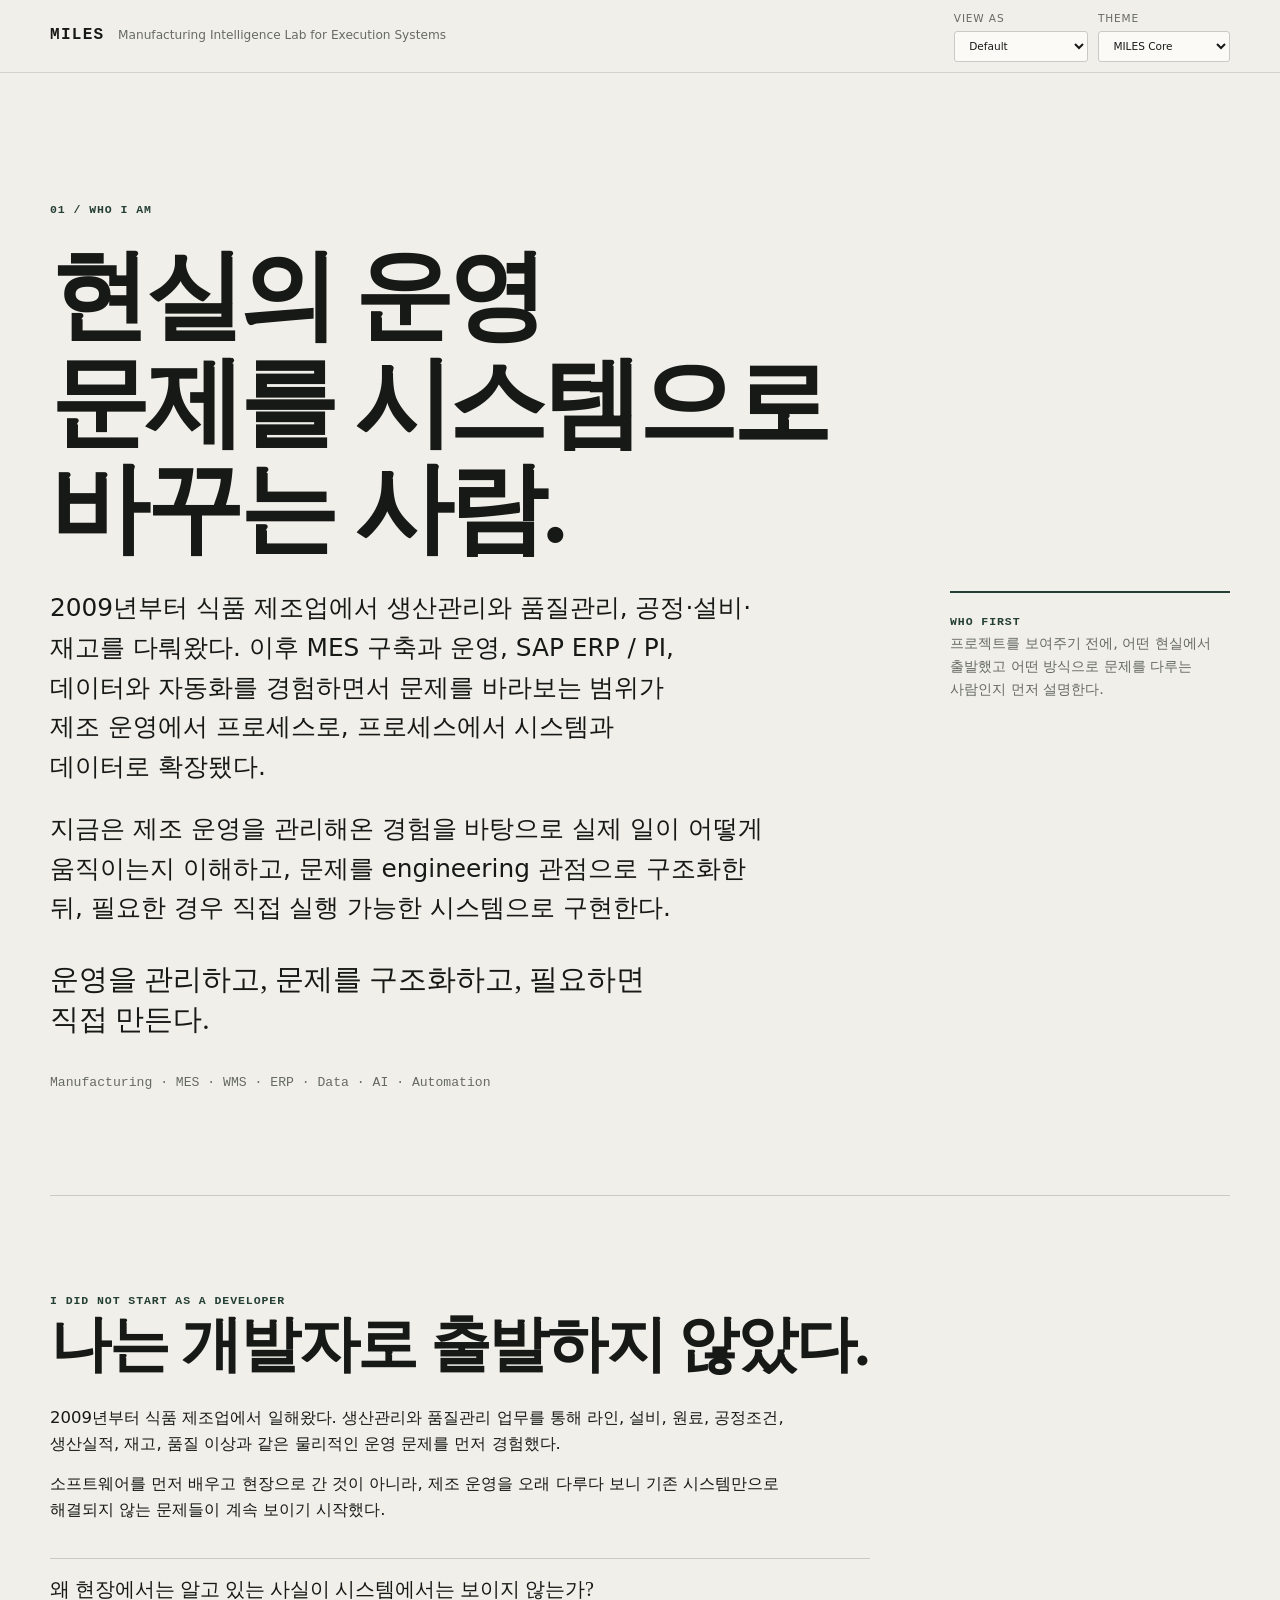
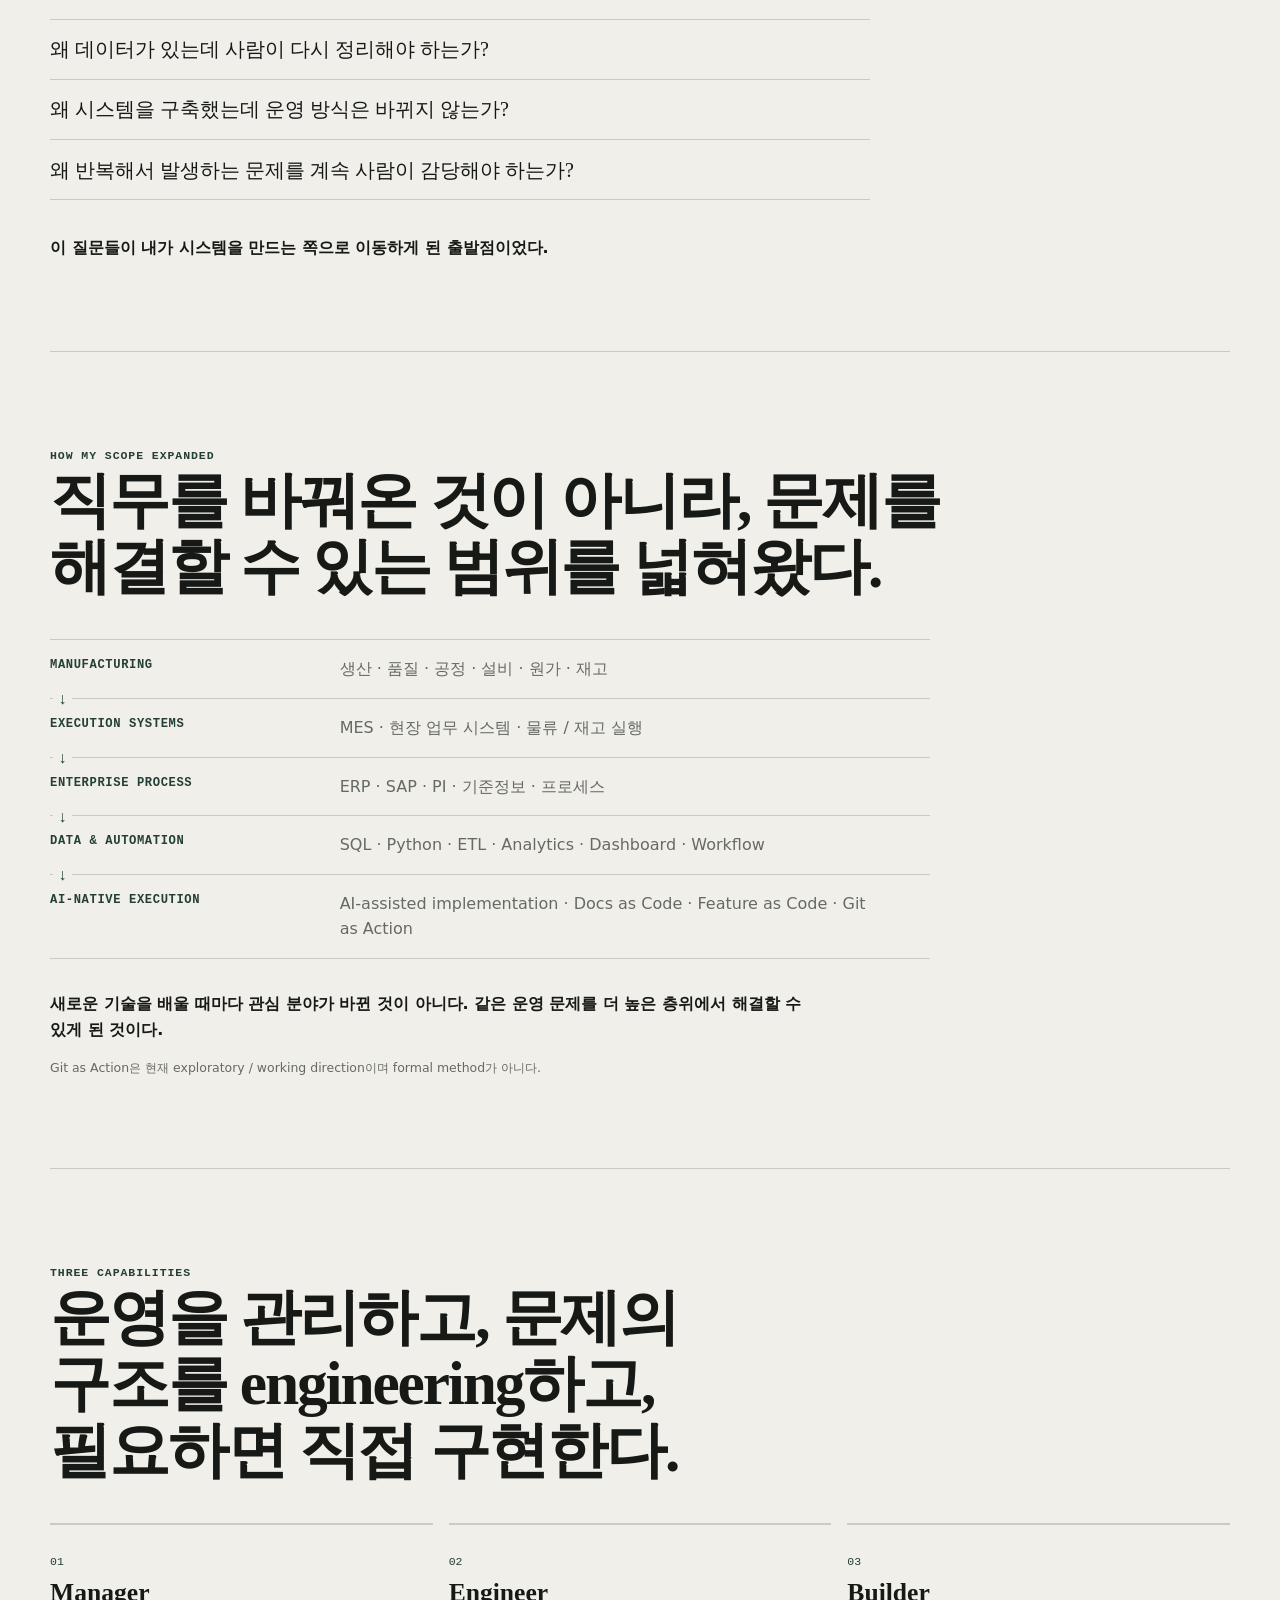
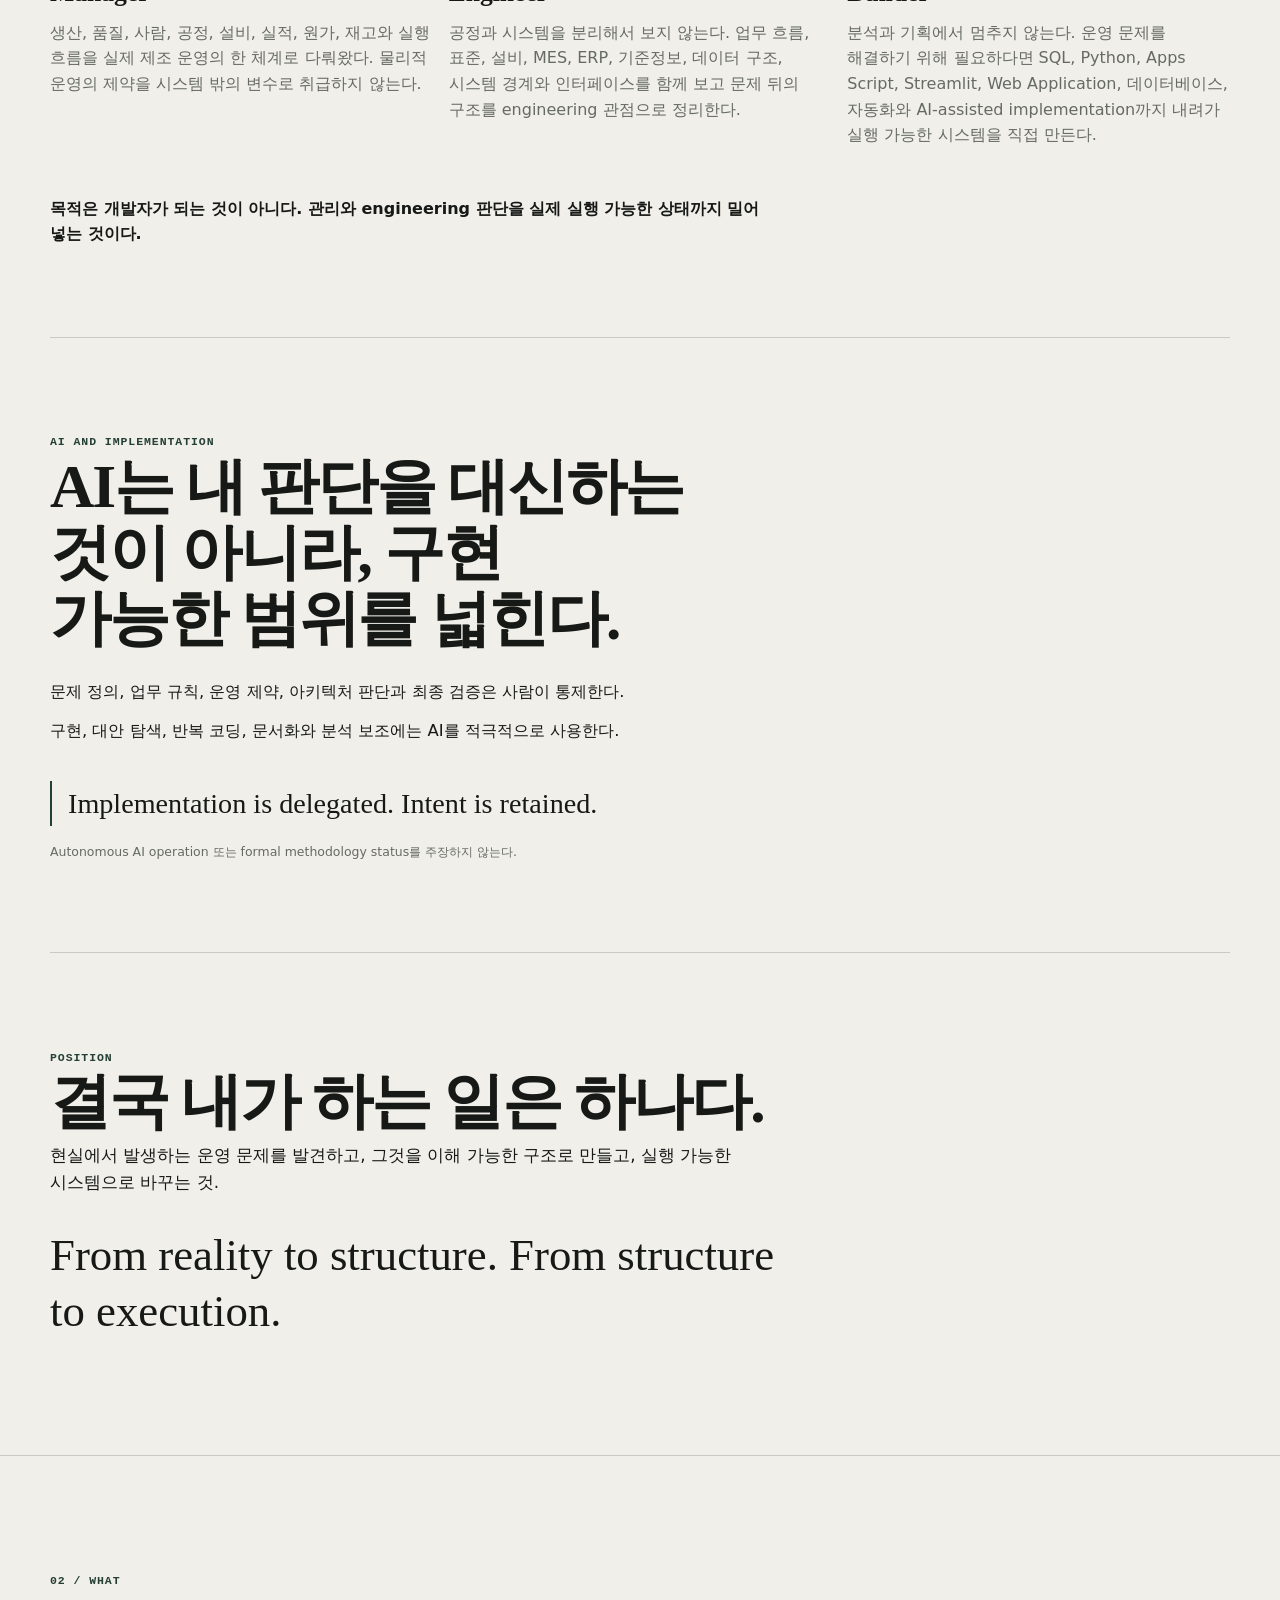
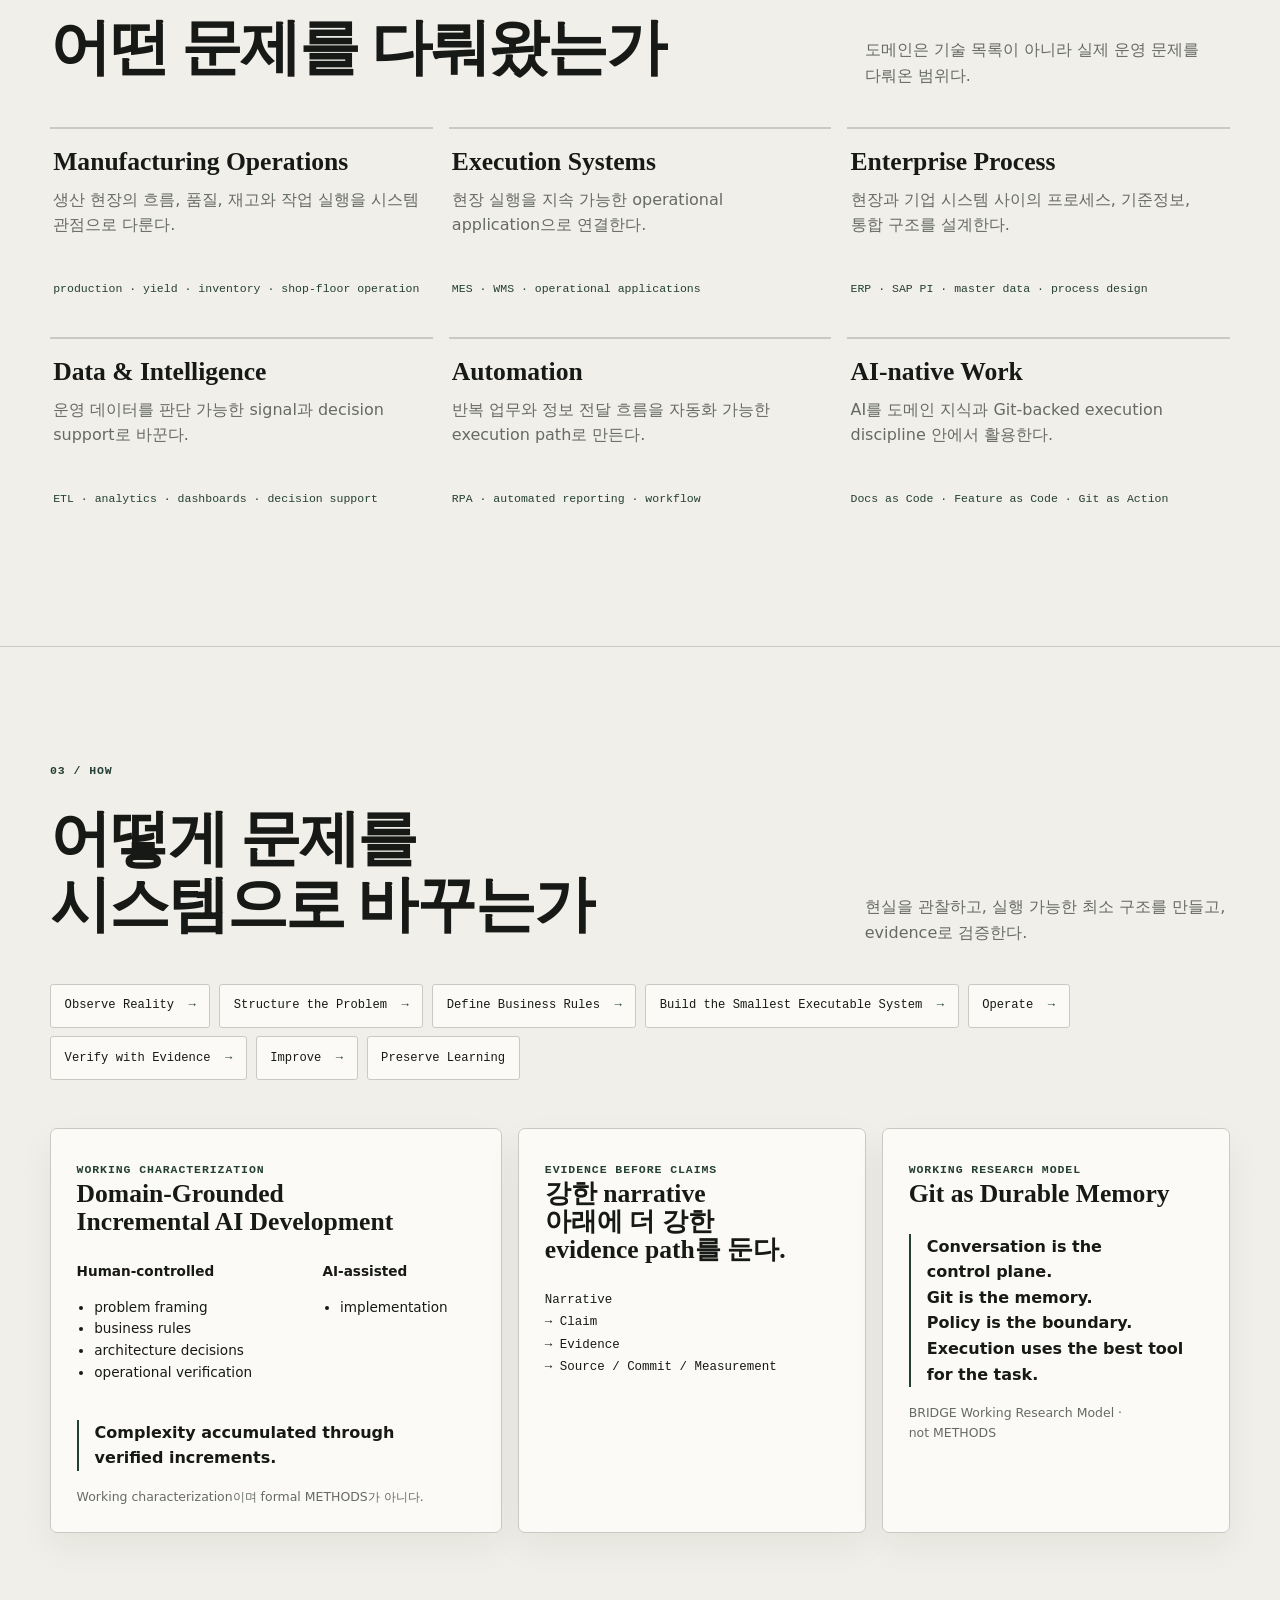
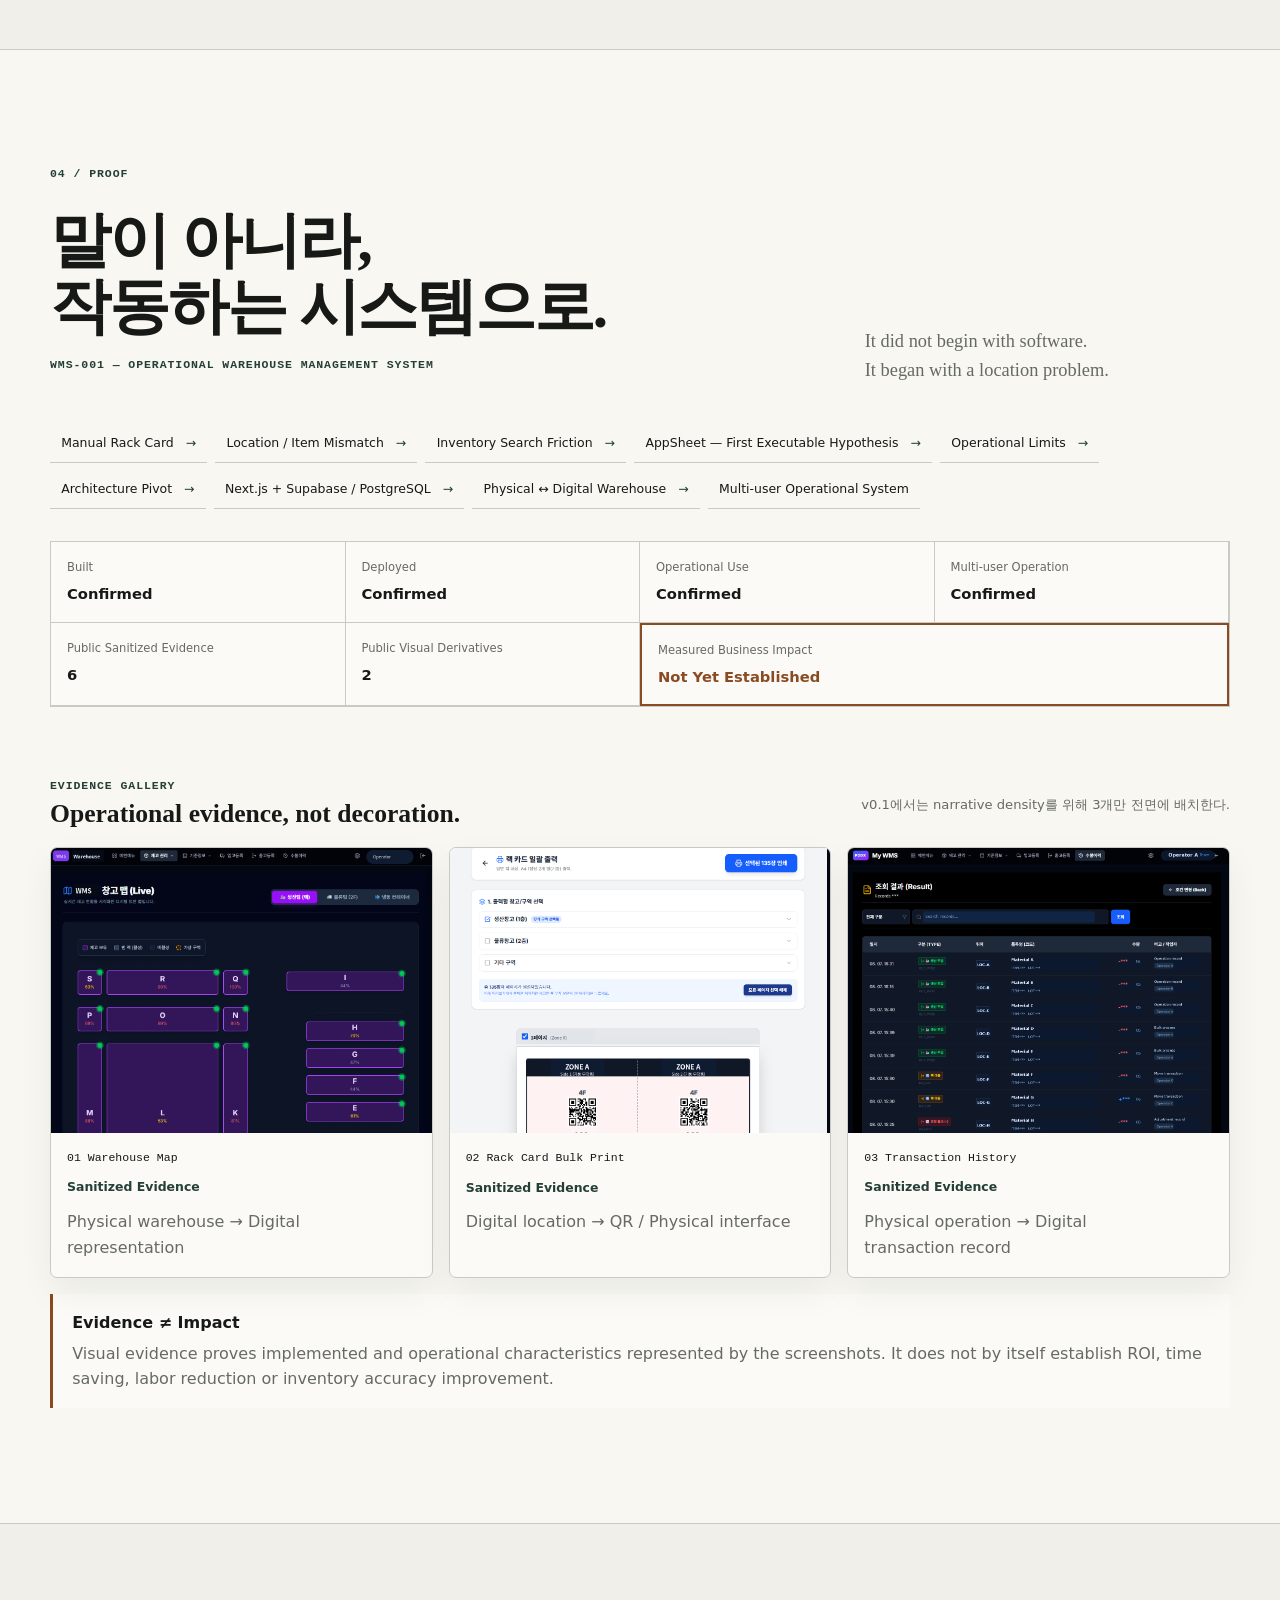
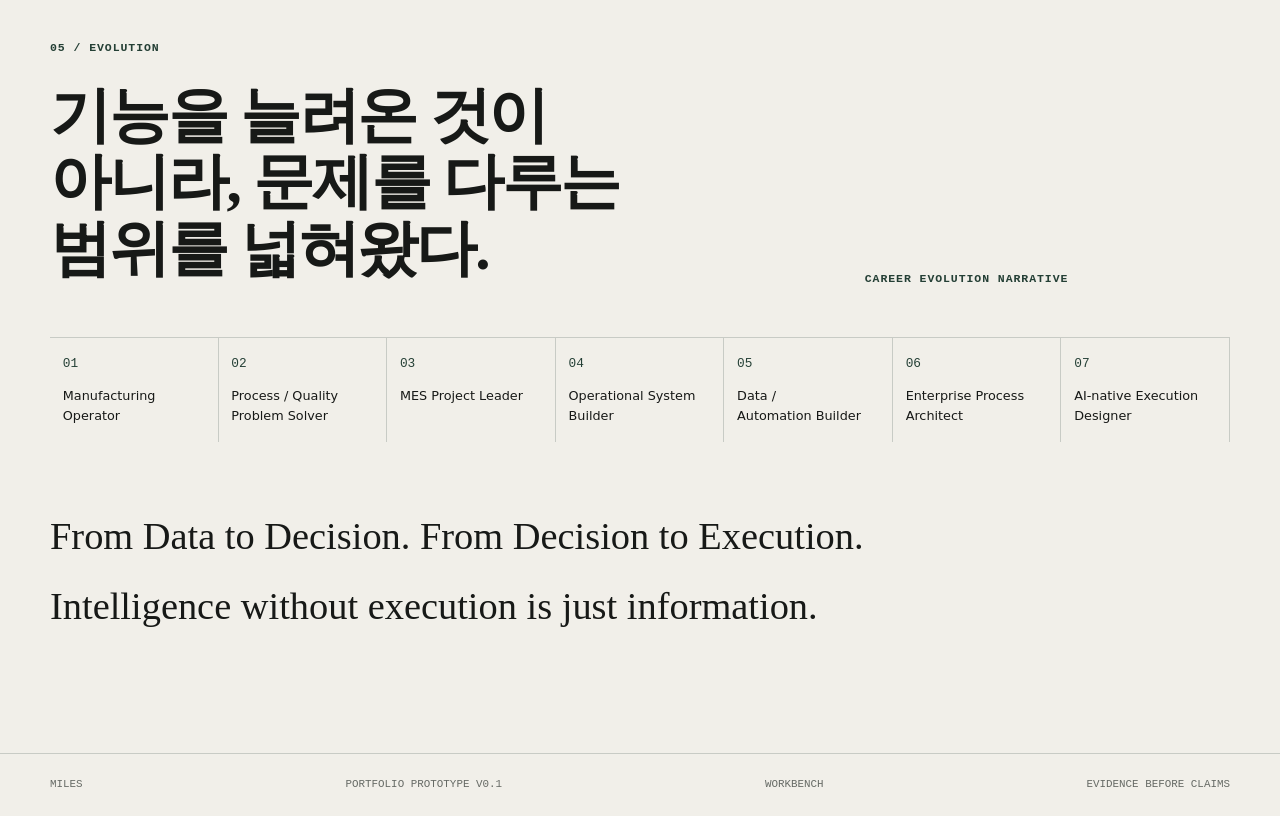
==== commit 87bdee2a: "Correct PORTFOLIO-001 WHO positioning" ====
--- a/workbench/PORTFOLIO-001/index.html
+++ b/workbench/PORTFOLIO-001/index.html
@@ -44,9 +44,9 @@
           <div>
             <p class="section-index">01 / WHO I AM</p>
             <h1 id="who-title">현실의 운영 문제를 시스템으로 바꾸는 사람.</h1>
-            <p class="hero-copy">제조 현장에서 출발해 생산과 품질, 공정과 재고를 직접 다뤄왔다. 이후 MES 구축과 운영을 경험하면서 문제를 바라보는 범위가 현장에서 프로세스로, 프로세스에서 시스템과 데이터로 확장됐다.</p>
-            <p class="hero-copy hero-copy-secondary">지금은 현장에서 실제로 일이 어떻게 움직이는지 이해하고, 그 흐름을 구조화한 뒤, 필요한 경우 직접 실행 가능한 시스템으로 구현한다.</p>
-            <p class="who-position-line">현장을 알고, 구조를 설계하고, 필요하면 직접 만든다.</p>
+            <p class="hero-copy">2009년부터 식품 제조업에서 생산관리와 품질관리, 공정·설비·재고를 다뤄왔다. 이후 MES 구축과 운영, SAP ERP / PI, 데이터와 자동화를 경험하면서 문제를 바라보는 범위가 제조 운영에서 프로세스로, 프로세스에서 시스템과 데이터로 확장됐다.</p>
+            <p class="hero-copy hero-copy-secondary">지금은 제조 운영을 관리해온 경험을 바탕으로 실제 일이 어떻게 움직이는지 이해하고, 문제를 engineering 관점으로 구조화한 뒤, 필요한 경우 직접 실행 가능한 시스템으로 구현한다.</p>
+            <p class="who-position-line">운영을 관리하고, 문제를 구조화하고, 필요하면 직접 만든다.</p>
             <p class="hero-domain-line">Manufacturing · MES · WMS · ERP · Data · AI · Automation</p>
           </div>
           <aside class="hero-note" aria-label="Who first narrative principle">
@@ -60,8 +60,8 @@
             <span class="eyebrow">I DID NOT START AS A DEVELOPER</span>
             <h2>나는 개발자로 출발하지 않았다.</h2>
             <div class="who-prose">
-              <p>2009년부터 제조 현장에서 일해왔다. 생산과 품질 업무를 통해 라인, 설비, 원료, 공정조건, 생산실적, 재고, 품질 이상과 같은 물리적인 운영 문제를 먼저 경험했다.</p>
-              <p>소프트웨어를 먼저 배우고 현장으로 간 것이 아니라, 현장에서 오래 일하다 보니 기존 시스템만으로 해결되지 않는 문제들이 계속 보이기 시작했다.</p>
+              <p>2009년부터 식품 제조업에서 일해왔다. 생산관리와 품질관리 업무를 통해 라인, 설비, 원료, 공정조건, 생산실적, 재고, 품질 이상과 같은 물리적인 운영 문제를 먼저 경험했다.</p>
+              <p>소프트웨어를 먼저 배우고 현장으로 간 것이 아니라, 제조 운영을 오래 다루다 보니 기존 시스템만으로 해결되지 않는 문제들이 계속 보이기 시작했다.</p>
             </div>
             <ul class="who-question-list">
               <li>왜 현장에서는 알고 있는 사실이 시스템에서는 보이지 않는가?</li>
@@ -102,26 +102,26 @@
           </article>
 
           <article class="who-block who-modes">
-            <span class="eyebrow">HOW I OPERATE</span>
-            <h2>현장과 기술 사이에서 세 가지 역할을 동시에 한다.</h2>
+            <span class="eyebrow">THREE CAPABILITIES</span>
+            <h2>운영을 관리하고, 문제의 구조를 engineering하고, 필요하면 직접 구현한다.</h2>
             <div class="who-mode-grid">
               <section>
                 <span class="mode-index">01</span>
-                <h3>Operator</h3>
-                <p>실제 제조 운영을 경험했다. 작업자, 설비, 공정, 원료, 실적, 재고, 마감과 같은 물리 세계의 제약을 시스템 밖의 변수로 취급하지 않는다.</p>
+                <h3>Manager</h3>
+                <p>생산, 품질, 사람, 공정, 설비, 실적, 원가, 재고와 실행 흐름을 실제 제조 운영의 한 체계로 다뤄왔다. 물리적 운영의 제약을 시스템 밖의 변수로 취급하지 않는다.</p>
               </section>
               <section>
                 <span class="mode-index">02</span>
-                <h3>Architect</h3>
-                <p>문제를 화면 하나의 기능으로 보지 않는다. 업무 흐름, 데이터 구조, 기준정보, 시스템 경계, 책임과 인터페이스를 함께 본다.</p>
+                <h3>Engineer</h3>
+                <p>공정과 시스템을 분리해서 보지 않는다. 업무 흐름, 표준, 설비, MES, ERP, 기준정보, 데이터 구조, 시스템 경계와 인터페이스를 함께 보고 문제 뒤의 구조를 engineering 관점으로 정리한다.</p>
               </section>
               <section>
                 <span class="mode-index">03</span>
                 <h3>Builder</h3>
-                <p>분석과 기획에서 멈추지 않는다. 필요하면 SQL, Python, Apps Script, Streamlit, Web Application과 데이터베이스까지 내려가 생각을 실행 가능한 상태로 만든다.</p>
+                <p>분석과 기획에서 멈추지 않는다. 운영 문제를 해결하기 위해 필요하다면 SQL, Python, Apps Script, Streamlit, Web Application, 데이터베이스, 자동화와 AI-assisted implementation까지 내려가 실행 가능한 시스템을 직접 만든다.</p>
               </section>
             </div>
-            <p class="who-endline">목적은 코드를 작성하는 것이 아니다. 생각을 실행 가능한 상태까지 밀어 넣는 것이다.</p>
+            <p class="who-endline">목적은 개발자가 되는 것이 아니다. 관리와 engineering 판단을 실제 실행 가능한 상태까지 밀어 넣는 것이다.</p>
           </article>
 
           <article class="who-block who-ai-position">
--- a/workbench/PORTFOLIO-001/styles.css
+++ b/workbench/PORTFOLIO-001/styles.css
@@ -78,10 +78,28 @@
   line-height: 1.6;
   transition: background var(--motion-normal) ease, color var(--motion-normal) ease;
 }
+html[lang="ko"] body {
+  word-break: keep-all;
+  overflow-wrap: break-word;
+}
 a { color: inherit; }
 img { display: block; max-width: 100%; }
 button, select { font: inherit; }
 blockquote, p, h1, h2, h3 { margin-top: 0; }
+h1,
+h2,
+h3 {
+  word-break: keep-all;
+  overflow-wrap: normal;
+  text-wrap: balance;
+}
+p,
+li,
+blockquote {
+  word-break: keep-all;
+  overflow-wrap: break-word;
+  text-wrap: pretty;
+}
 
 .site-header {
   position: sticky;
@@ -148,6 +166,111 @@
 .hero-copy { font-size: clamp(1.15rem, 2vw, 1.55rem); max-width: 720px; }
 .hero-domain-line { font-family: var(--font-mono); font-size: .82rem; color: var(--color-muted); margin-top: 2rem; }
 .hero-note { border-top: 2px solid var(--color-accent); padding-top: 1rem; color: var(--color-muted); font-size: .9rem; }
+
+.who-section { padding-top: clamp(5rem, 10vw, 9rem); }
+.who-hero { min-height: calc(88vh - 72px); align-items: center; }
+.who-hero h1 { max-width: 920px; }
+.hero-copy-secondary { margin-top: -.15rem; }
+.who-position-line {
+  max-width: 720px;
+  margin: 2rem 0 0;
+  font-family: var(--font-display);
+  font-size: clamp(1.35rem, 2.3vw, 2rem);
+  line-height: 1.35;
+}
+.who-narrative {
+  margin-top: clamp(3rem, 7vw, 6rem);
+  border-top: var(--section-rule);
+}
+.who-block {
+  padding: clamp(3.5rem, 7vw, 6rem) 0;
+  border-bottom: var(--section-rule);
+}
+.who-block:last-child { border-bottom: 0; padding-bottom: 0; }
+.who-block > h2 { max-width: 900px; }
+.who-prose {
+  max-width: 760px;
+  display: grid;
+  gap: .8rem;
+  margin-top: 1.7rem;
+}
+.who-prose p { margin-bottom: 0; font-size: 1.03rem; }
+.who-question-list {
+  list-style: none;
+  max-width: 820px;
+  padding: 0;
+  margin: 2.2rem 0;
+  border-top: 1px solid var(--color-border);
+}
+.who-question-list li {
+  padding: .85rem 0;
+  border-bottom: 1px solid var(--color-border);
+  font-family: var(--font-display);
+  font-size: clamp(1rem, 1.6vw, 1.25rem);
+}
+.who-endline {
+  max-width: 760px;
+  margin: 2rem 0 0;
+  font-weight: 700;
+}
+.scope-progression {
+  list-style: none;
+  max-width: 880px;
+  padding: 0;
+  margin: 2.5rem 0 0;
+}
+.scope-progression li {
+  position: relative;
+  display: grid;
+  grid-template-columns: minmax(180px, .45fr) minmax(0, 1fr);
+  gap: 1.5rem;
+  padding: 1rem 0;
+  border-top: 1px solid var(--color-border);
+}
+.scope-progression li:last-child { border-bottom: 1px solid var(--color-border); }
+.scope-progression li:not(:last-child)::after {
+  content: "↓";
+  position: absolute;
+  left: .2rem;
+  bottom: -1rem;
+  z-index: 1;
+  color: var(--color-accent);
+  font-family: var(--font-mono);
+  background: var(--color-bg);
+  padding: 0 .3rem;
+}
+.scope-progression strong { font-family: var(--font-mono); color: var(--color-accent); font-size: .76rem; letter-spacing: .05em; }
+.scope-progression span { color: var(--color-muted); }
+.who-mode-grid {
+  display: grid;
+  grid-template-columns: repeat(3, 1fr);
+  gap: var(--grid-gap);
+  margin-top: 2.5rem;
+}
+.who-mode-grid section {
+  padding: 1.35rem 0 1rem;
+  border-top: 2px solid var(--color-border);
+}
+.who-mode-grid h3 { margin: .45rem 0 .8rem; }
+.who-mode-grid p { color: var(--color-muted); margin: 0; }
+.mode-index { font-family: var(--font-mono); color: var(--color-accent); font-size: .72rem; }
+.who-strong-line {
+  max-width: 760px;
+  margin: 2.3rem 0 0;
+  padding-left: 1rem;
+  border-left: 2px solid var(--color-accent);
+  font-family: var(--font-display);
+  font-size: clamp(1.25rem, 2.2vw, 1.8rem);
+}
+.who-closing { padding-bottom: clamp(2rem, 5vw, 4rem); }
+.who-closing p { max-width: 760px; font-size: 1.05rem; }
+.who-closing blockquote {
+  max-width: 900px;
+  margin: 2rem 0 0;
+  font-family: var(--font-display);
+  font-size: clamp(1.5rem, 3.5vw, 3rem);
+  line-height: 1.25;
+}
 
 .domain-grid { display: grid; grid-template-columns: repeat(3, 1fr); gap: var(--grid-gap); }
 .domain-block {
@@ -246,6 +369,8 @@
   .section-heading-row,
   .principle-grid { grid-template-columns: 1fr; }
   .hero-note { max-width: 520px; }
+  .who-hero { min-height: auto; }
+  .who-mode-grid { grid-template-columns: 1fr; }
   .domain-grid { grid-template-columns: repeat(2, 1fr); }
   .truth-strip { grid-template-columns: repeat(2, 1fr); }
   .evidence-grid { grid-template-columns: 1fr; }
@@ -260,7 +385,10 @@
   .header-controls { width: 100%; display: grid; grid-template-columns: 1fr 1fr; }
   .header-controls select { width: 100%; min-width: 0; }
   .hero-section { min-height: auto; }
-  h1 { font-size: clamp(2.8rem, 15vw, 4.8rem); }
+  h1 { font-size: clamp(2.55rem, 12.5vw, 4.3rem); }
+  h2 { font-size: clamp(2rem, 10vw, 3.2rem); }
+  .who-section { padding-top: 3.5rem; }
+  .scope-progression li { grid-template-columns: 1fr; gap: .3rem; }
   .domain-grid,
   html[data-theme="industrial"] .domain-grid { grid-template-columns: 1fr; }
   .domain-block p { min-height: 0; }
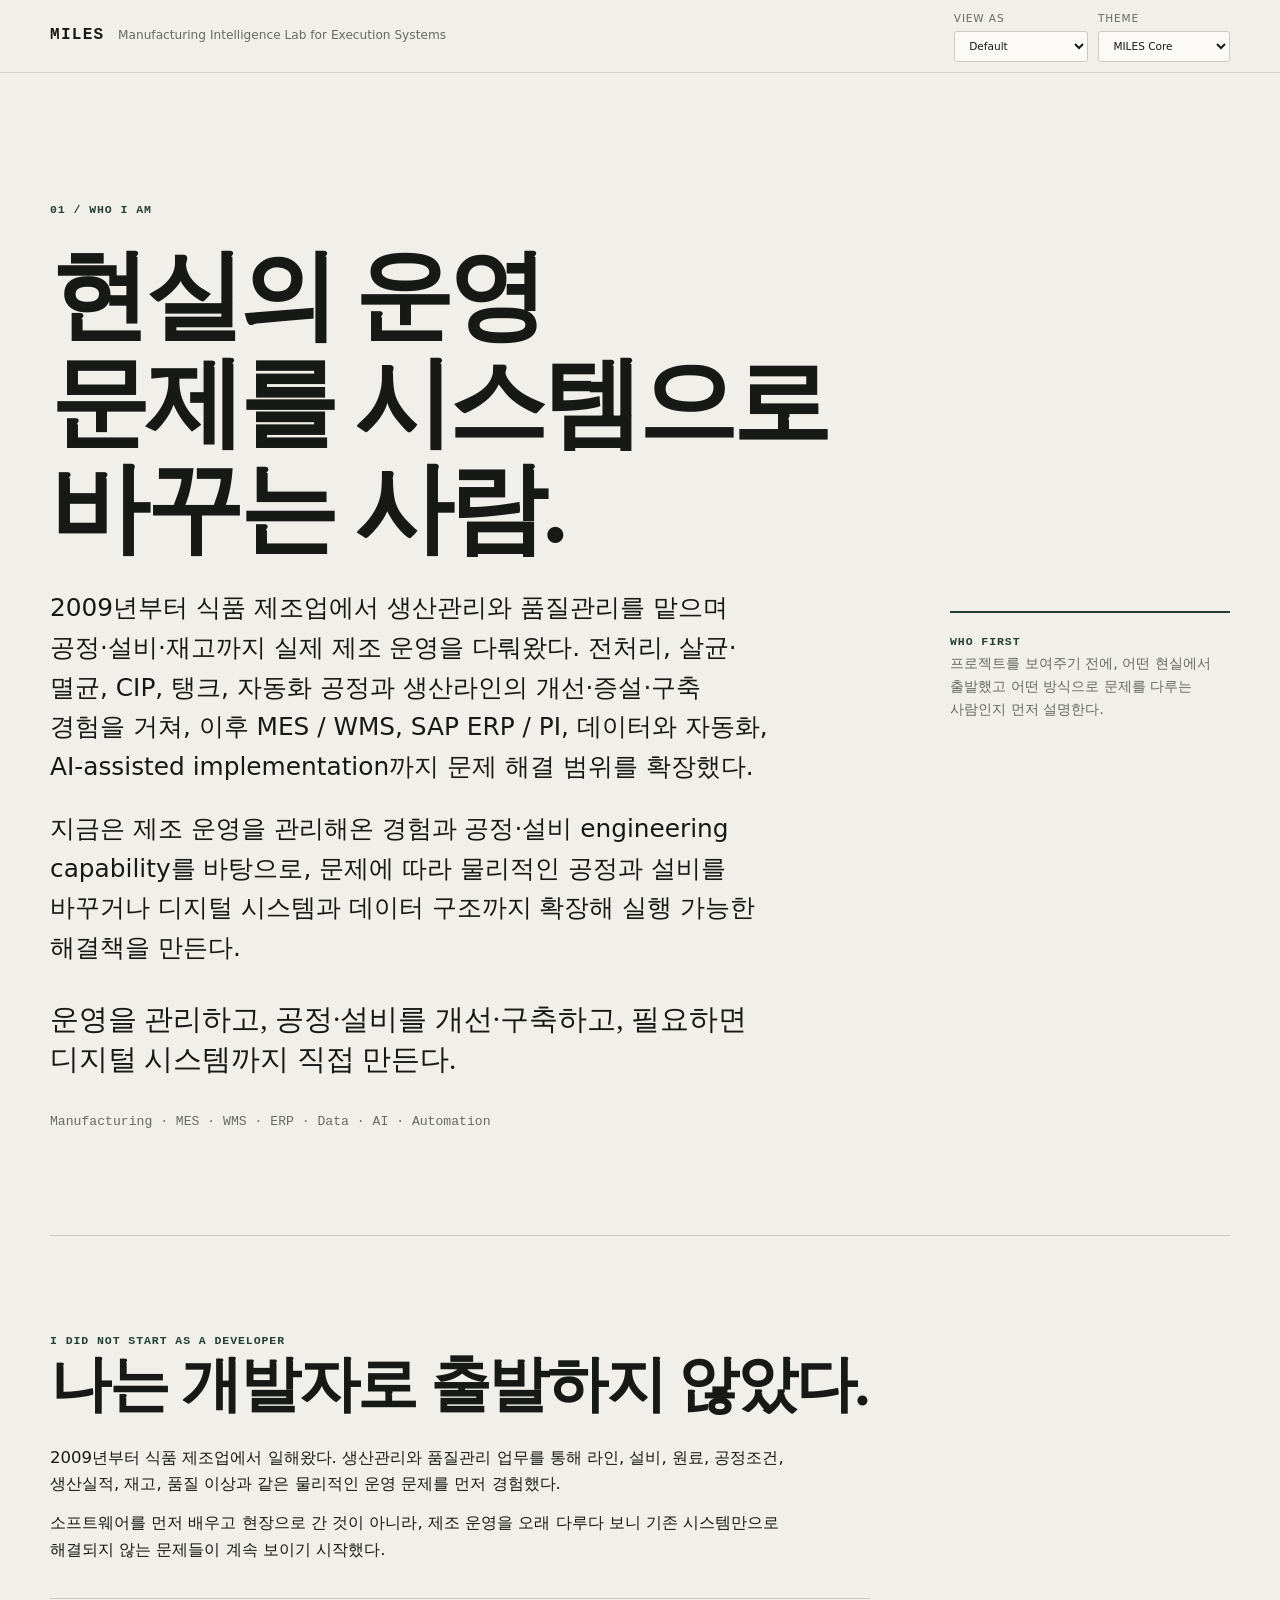
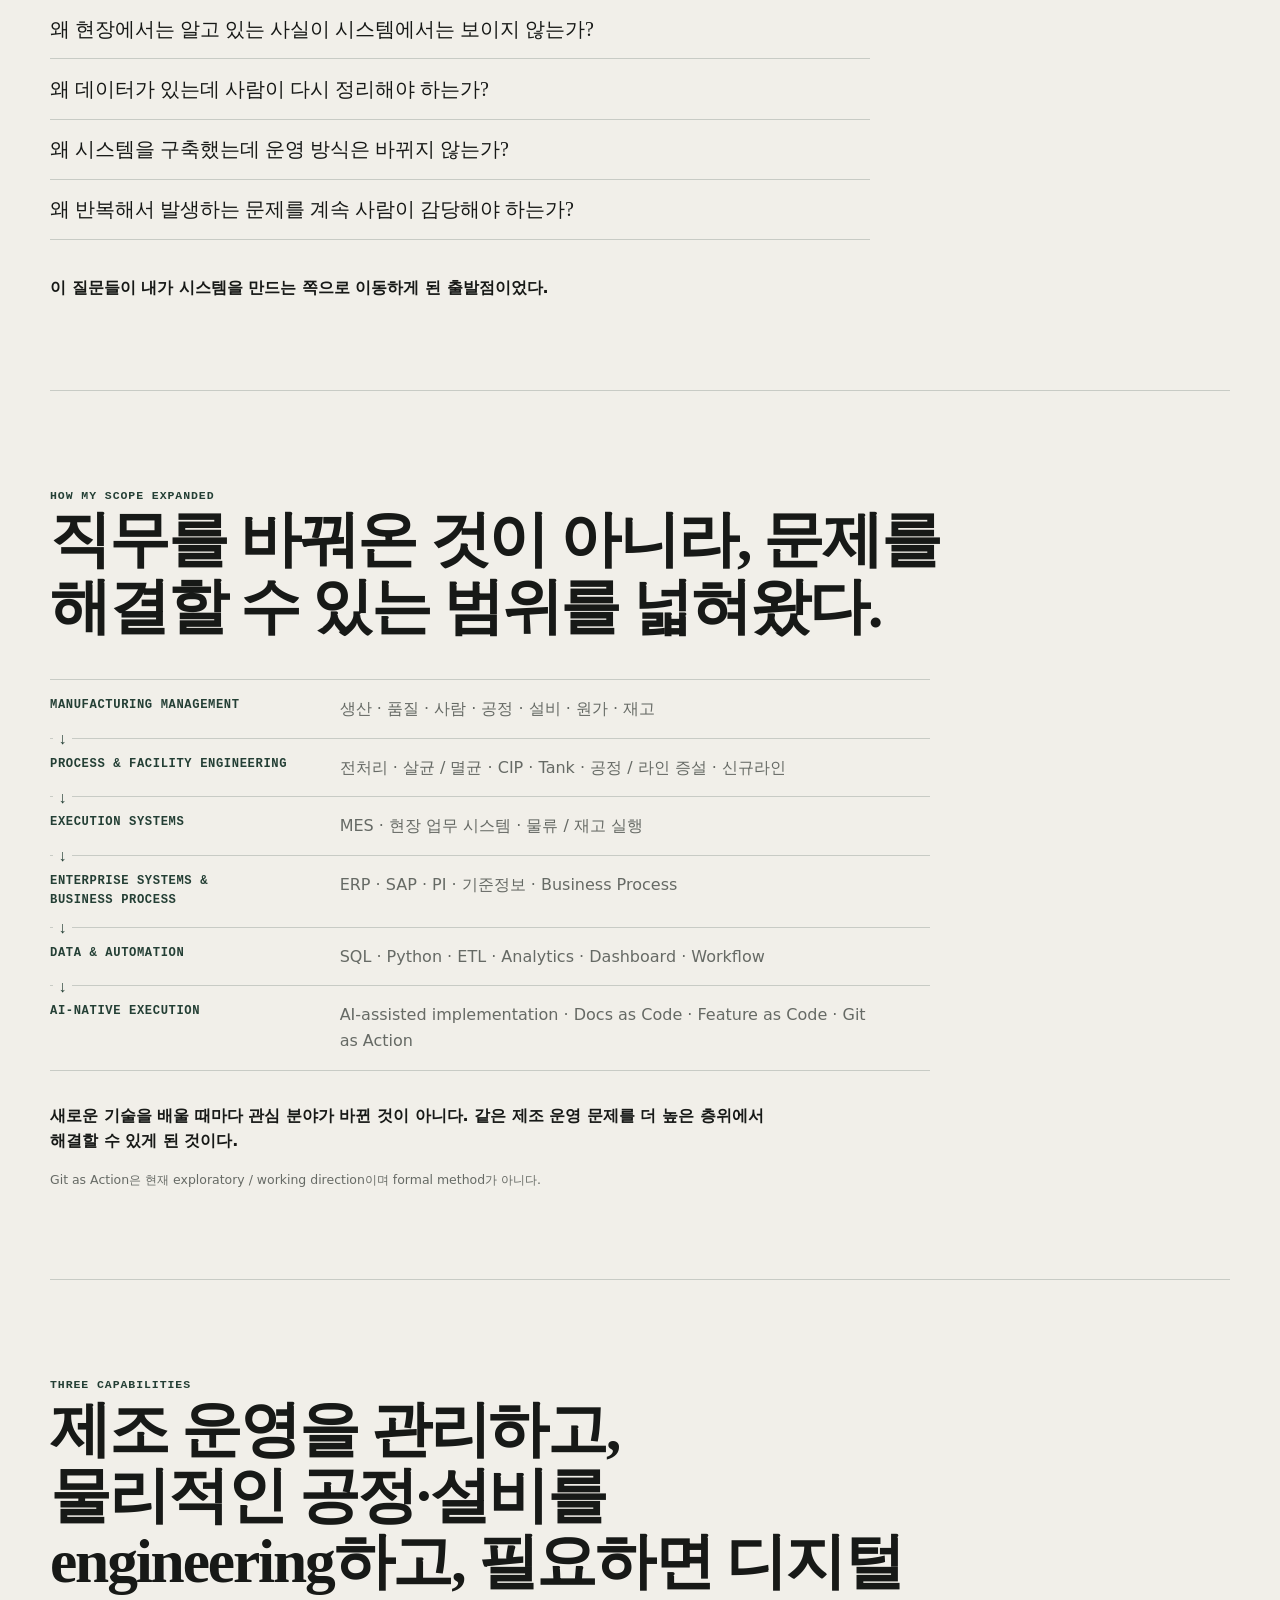
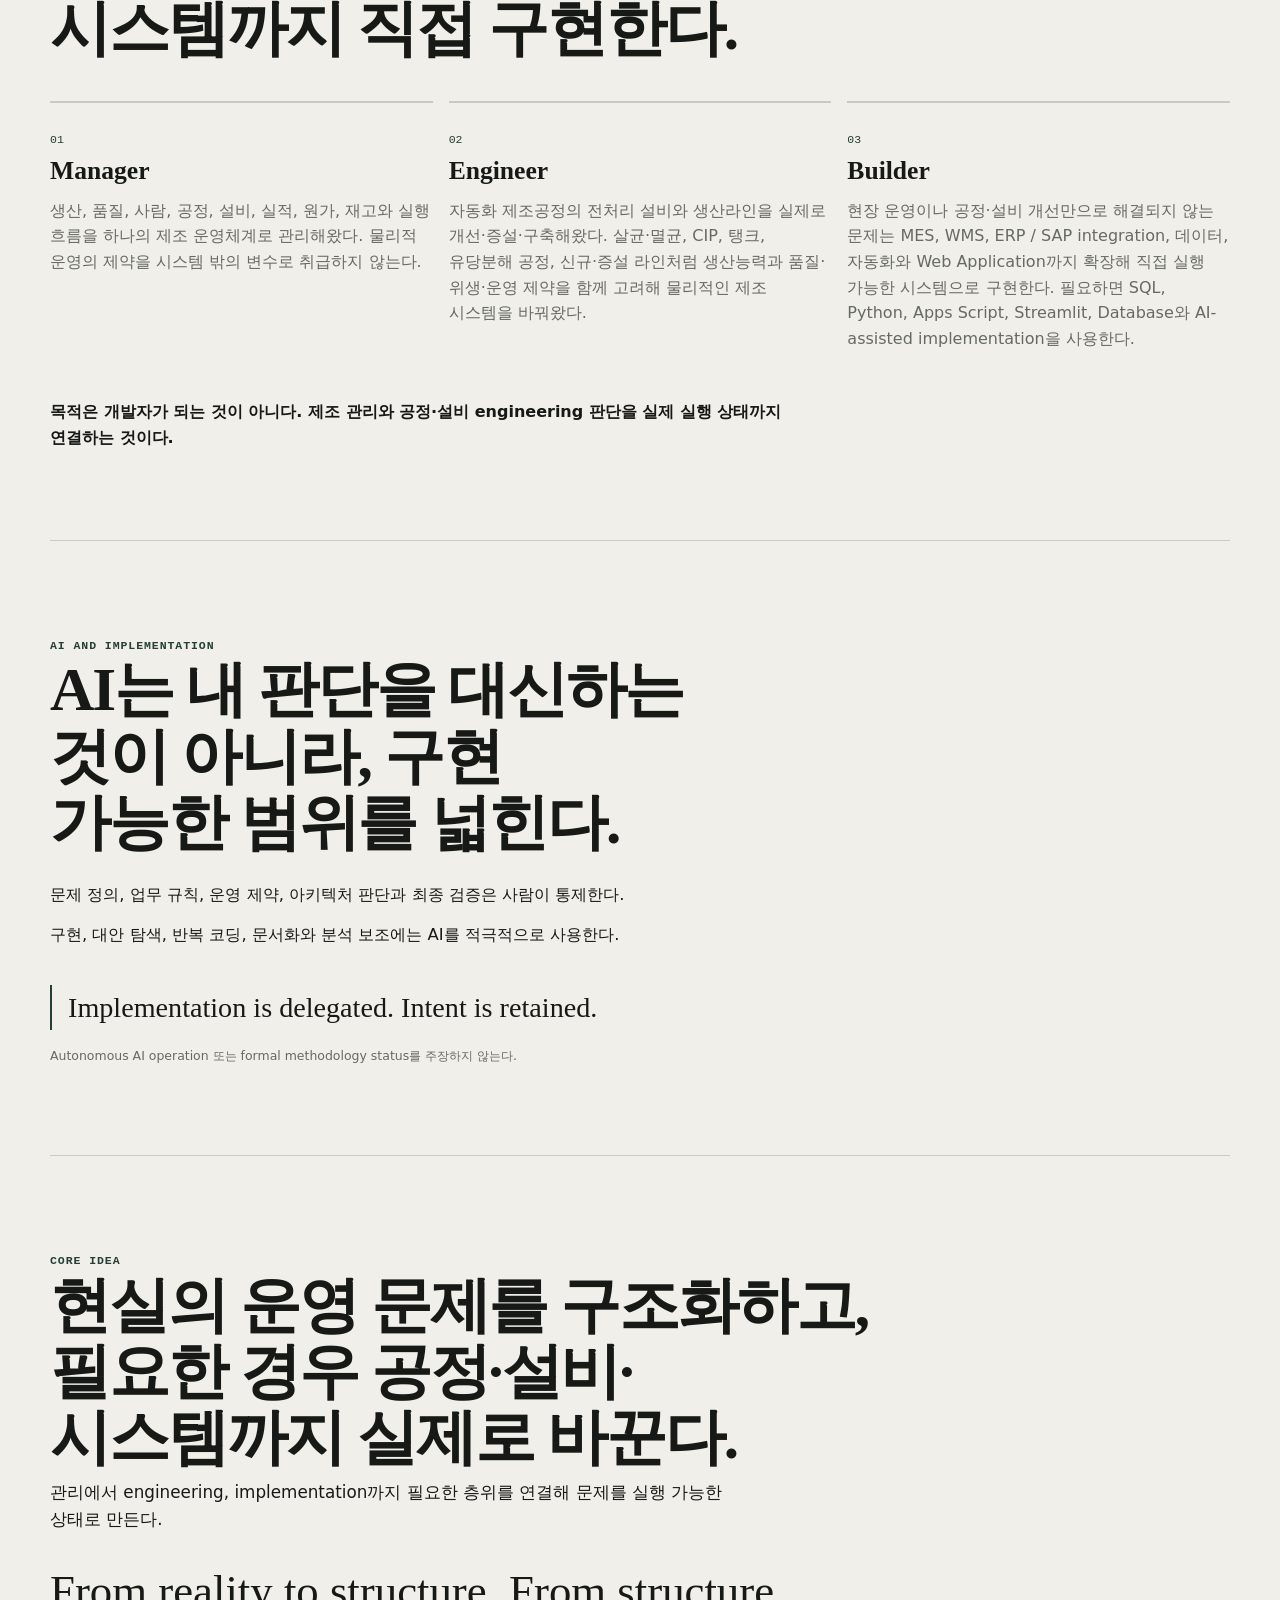
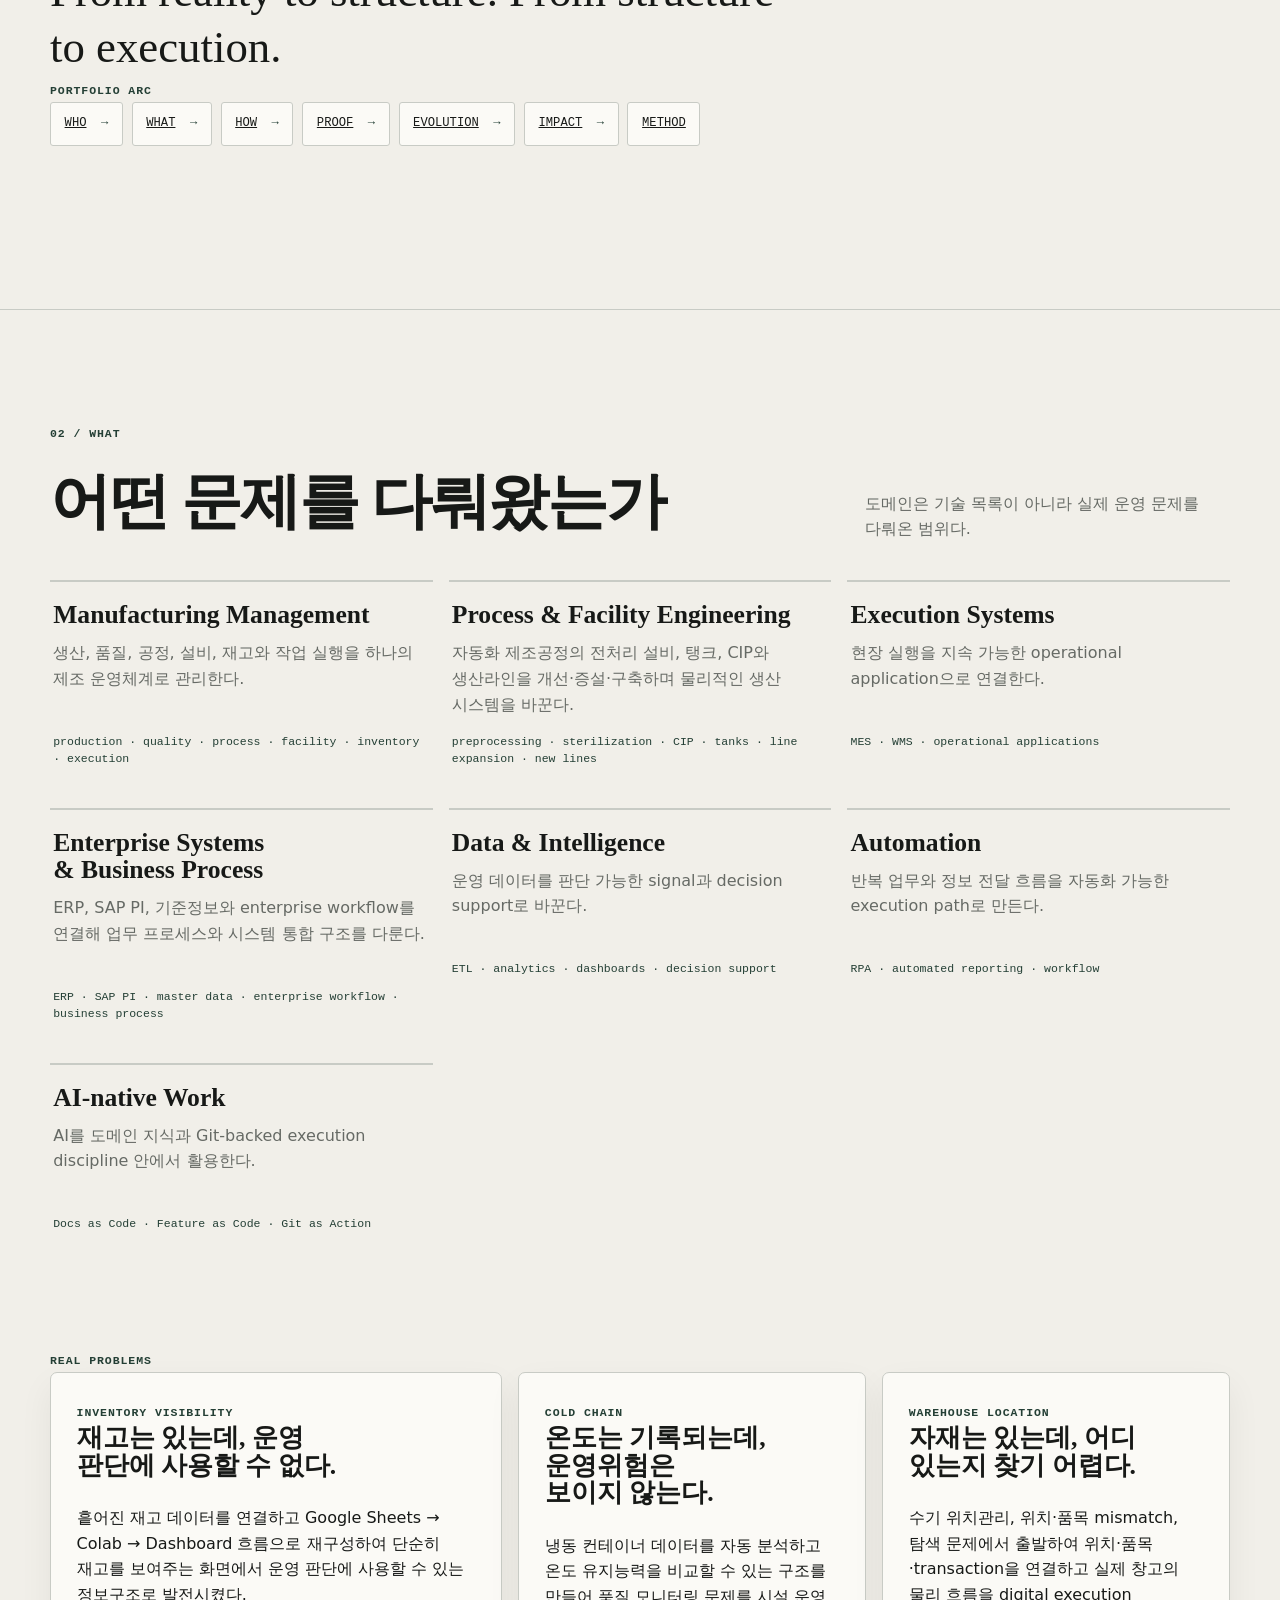
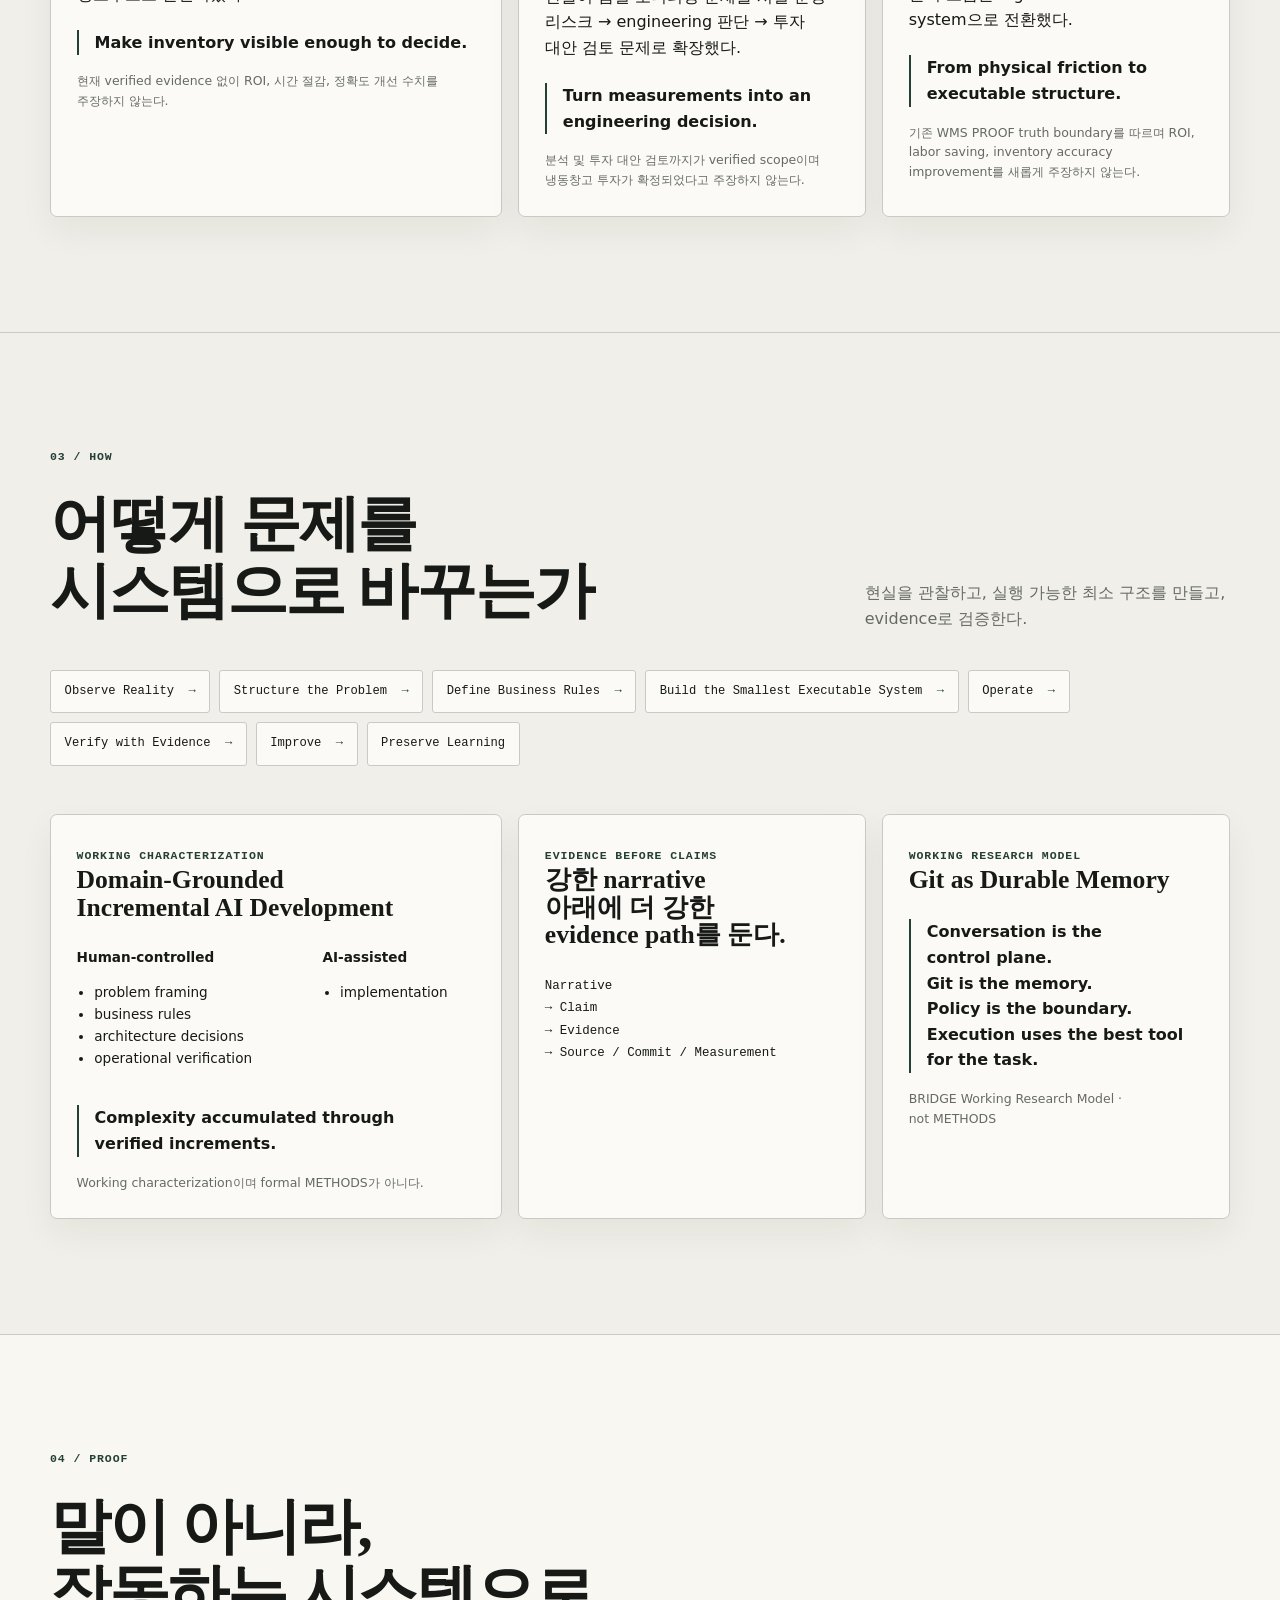
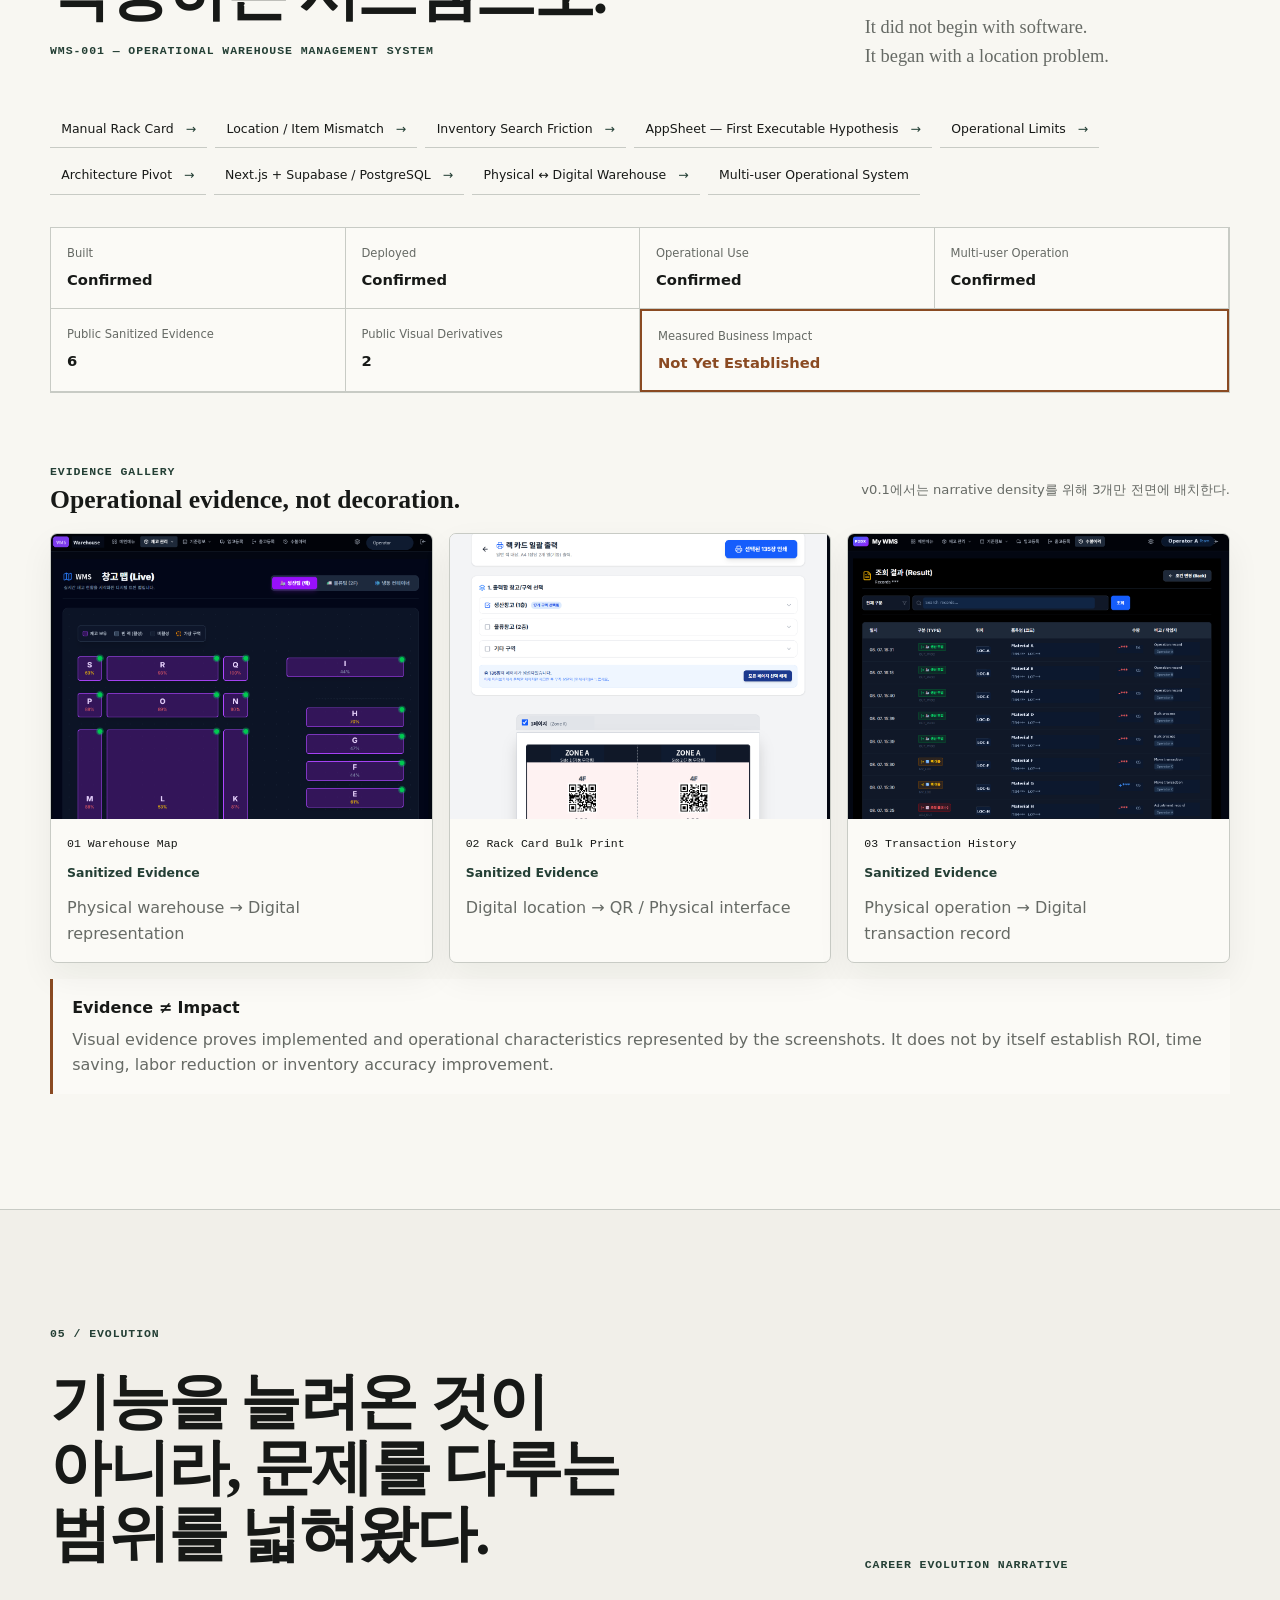
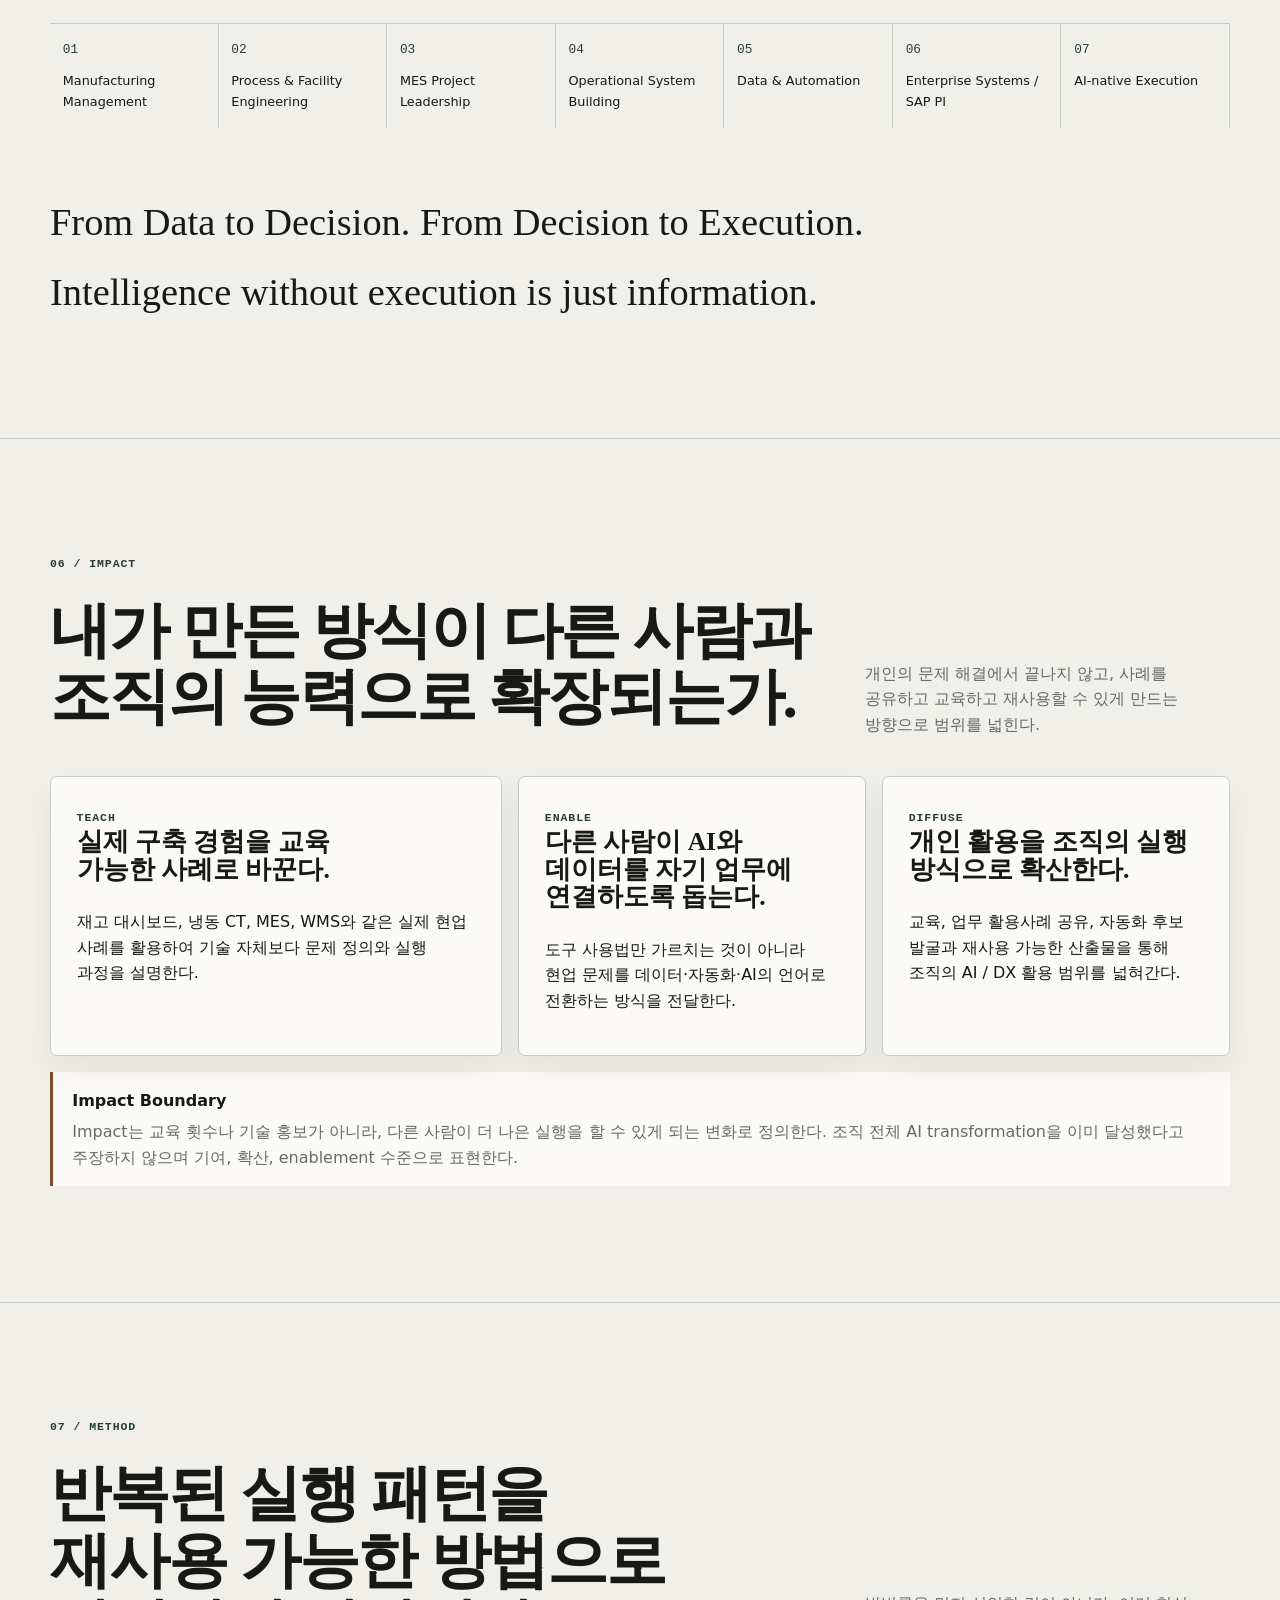
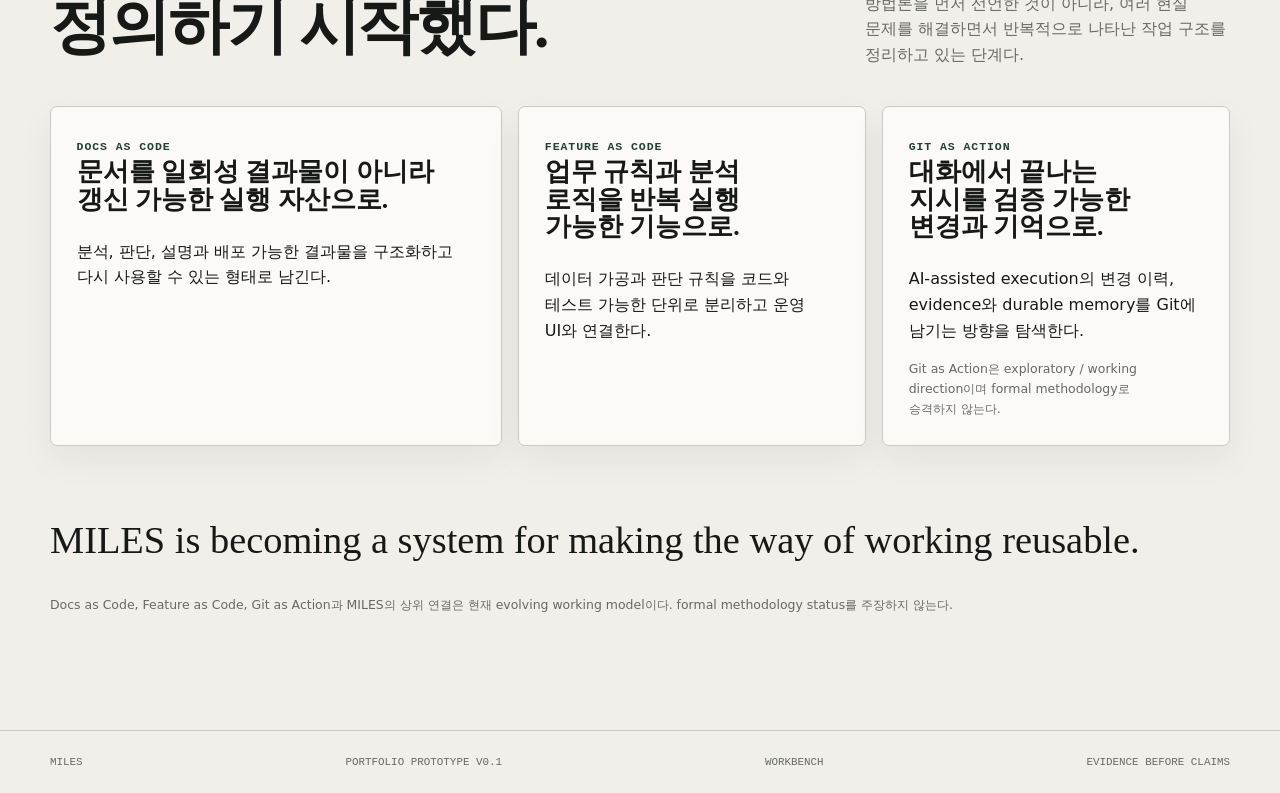
==== commit 989b5f6b: "Correct PORTFOLIO-001 manufacturing engineering semantics" ====
--- a/workbench/PORTFOLIO-001/index.html
+++ b/workbench/PORTFOLIO-001/index.html
@@ -44,9 +44,9 @@
           <div>
             <p class="section-index">01 / WHO I AM</p>
             <h1 id="who-title">현실의 운영 문제를 시스템으로 바꾸는 사람.</h1>
-            <p class="hero-copy">2009년부터 식품 제조업에서 생산관리와 품질관리, 공정·설비·재고를 다뤄왔다. 이후 MES 구축과 운영, SAP ERP / PI, 데이터와 자동화를 경험하면서 문제를 바라보는 범위가 제조 운영에서 프로세스로, 프로세스에서 시스템과 데이터로 확장됐다.</p>
-            <p class="hero-copy hero-copy-secondary">지금은 제조 운영을 관리해온 경험을 바탕으로 실제 일이 어떻게 움직이는지 이해하고, 문제를 engineering 관점으로 구조화한 뒤, 필요한 경우 직접 실행 가능한 시스템으로 구현한다.</p>
-            <p class="who-position-line">운영을 관리하고, 문제를 구조화하고, 필요하면 직접 만든다.</p>
+            <p class="hero-copy">2009년부터 식품 제조업에서 생산관리와 품질관리를 맡으며 공정·설비·재고까지 실제 제조 운영을 다뤄왔다. 전처리, 살균·멸균, CIP, 탱크, 자동화 공정과 생산라인의 개선·증설·구축 경험을 거쳐, 이후 MES / WMS, SAP ERP / PI, 데이터와 자동화, AI-assisted implementation까지 문제 해결 범위를 확장했다.</p>
+            <p class="hero-copy hero-copy-secondary">지금은 제조 운영을 관리해온 경험과 공정·설비 engineering capability를 바탕으로, 문제에 따라 물리적인 공정과 설비를 바꾸거나 디지털 시스템과 데이터 구조까지 확장해 실행 가능한 해결책을 만든다.</p>
+            <p class="who-position-line">운영을 관리하고, 공정·설비를 개선·구축하고, 필요하면 디지털 시스템까지 직접 만든다.</p>
             <p class="hero-domain-line">Manufacturing · MES · WMS · ERP · Data · AI · Automation</p>
           </div>
           <aside class="hero-note" aria-label="Who first narrative principle">
@@ -77,16 +77,20 @@
             <h2>직무를 바꿔온 것이 아니라, 문제를 해결할 수 있는 범위를 넓혀왔다.</h2>
             <ol class="scope-progression" aria-label="Career scope expansion">
               <li>
-                <strong>MANUFACTURING</strong>
-                <span>생산 · 품질 · 공정 · 설비 · 원가 · 재고</span>
+                <strong>MANUFACTURING MANAGEMENT</strong>
+                <span>생산 · 품질 · 사람 · 공정 · 설비 · 원가 · 재고</span>
+              </li>
+              <li>
+                <strong>PROCESS &amp; FACILITY ENGINEERING</strong>
+                <span>전처리 · 살균 / 멸균 · CIP · Tank · 공정 / 라인 증설 · 신규라인</span>
               </li>
               <li>
                 <strong>EXECUTION SYSTEMS</strong>
                 <span>MES · 현장 업무 시스템 · 물류 / 재고 실행</span>
               </li>
               <li>
-                <strong>ENTERPRISE PROCESS</strong>
-                <span>ERP · SAP · PI · 기준정보 · 프로세스</span>
+                <strong>ENTERPRISE SYSTEMS &amp; BUSINESS PROCESS</strong>
+                <span>ERP · SAP · PI · 기준정보 · Business Process</span>
               </li>
               <li>
                 <strong>DATA &amp; AUTOMATION</strong>
@@ -97,31 +101,31 @@
                 <span>AI-assisted implementation · Docs as Code · Feature as Code · Git as Action</span>
               </li>
             </ol>
-            <p class="who-endline">새로운 기술을 배울 때마다 관심 분야가 바뀐 것이 아니다. 같은 운영 문제를 더 높은 층위에서 해결할 수 있게 된 것이다.</p>
+            <p class="who-endline">새로운 기술을 배울 때마다 관심 분야가 바뀐 것이 아니다. 같은 제조 운영 문제를 더 높은 층위에서 해결할 수 있게 된 것이다.</p>
             <p class="boundary-note">Git as Action은 현재 exploratory / working direction이며 formal method가 아니다.</p>
           </article>
 
           <article class="who-block who-modes">
             <span class="eyebrow">THREE CAPABILITIES</span>
-            <h2>운영을 관리하고, 문제의 구조를 engineering하고, 필요하면 직접 구현한다.</h2>
+            <h2>제조 운영을 관리하고, 물리적인 공정·설비를 engineering하고, 필요하면 디지털 시스템까지 직접 구현한다.</h2>
             <div class="who-mode-grid">
               <section>
                 <span class="mode-index">01</span>
                 <h3>Manager</h3>
-                <p>생산, 품질, 사람, 공정, 설비, 실적, 원가, 재고와 실행 흐름을 실제 제조 운영의 한 체계로 다뤄왔다. 물리적 운영의 제약을 시스템 밖의 변수로 취급하지 않는다.</p>
+                <p>생산, 품질, 사람, 공정, 설비, 실적, 원가, 재고와 실행 흐름을 하나의 제조 운영체계로 관리해왔다. 물리적 운영의 제약을 시스템 밖의 변수로 취급하지 않는다.</p>
               </section>
               <section>
                 <span class="mode-index">02</span>
                 <h3>Engineer</h3>
-                <p>공정과 시스템을 분리해서 보지 않는다. 업무 흐름, 표준, 설비, MES, ERP, 기준정보, 데이터 구조, 시스템 경계와 인터페이스를 함께 보고 문제 뒤의 구조를 engineering 관점으로 정리한다.</p>
+                <p>자동화 제조공정의 전처리 설비와 생산라인을 실제로 개선·증설·구축해왔다. 살균·멸균, CIP, 탱크, 유당분해 공정, 신규·증설 라인처럼 생산능력과 품질·위생·운영 제약을 함께 고려해 물리적인 제조 시스템을 바꿔왔다.</p>
               </section>
               <section>
                 <span class="mode-index">03</span>
                 <h3>Builder</h3>
-                <p>분석과 기획에서 멈추지 않는다. 운영 문제를 해결하기 위해 필요하다면 SQL, Python, Apps Script, Streamlit, Web Application, 데이터베이스, 자동화와 AI-assisted implementation까지 내려가 실행 가능한 시스템을 직접 만든다.</p>
+                <p>현장 운영이나 공정·설비 개선만으로 해결되지 않는 문제는 MES, WMS, ERP / SAP integration, 데이터, 자동화와 Web Application까지 확장해 직접 실행 가능한 시스템으로 구현한다. 필요하면 SQL, Python, Apps Script, Streamlit, Database와 AI-assisted implementation을 사용한다.</p>
               </section>
             </div>
-            <p class="who-endline">목적은 개발자가 되는 것이 아니다. 관리와 engineering 판단을 실제 실행 가능한 상태까지 밀어 넣는 것이다.</p>
+            <p class="who-endline">목적은 개발자가 되는 것이 아니다. 제조 관리와 공정·설비 engineering 판단을 실제 실행 상태까지 연결하는 것이다.</p>
           </article>
 
           <article class="who-block who-ai-position">
@@ -136,9 +140,9 @@
           </article>
 
           <article class="who-block who-closing">
-            <span class="eyebrow">POSITION</span>
-            <h2>결국 내가 하는 일은 하나다.</h2>
-            <p>현실에서 발생하는 운영 문제를 발견하고, 그것을 이해 가능한 구조로 만들고, 실행 가능한 시스템으로 바꾸는 것.</p>
+            <span class="eyebrow">CORE IDEA</span>
+            <h2>현실의 운영 문제를 구조화하고, 필요한 경우 공정·설비·시스템까지 실제로 바꾼다.</h2>
+            <p>관리에서 engineering, implementation까지 필요한 층위를 연결해 문제를 실행 가능한 상태로 만든다.</p>
             <blockquote>From reality to structure. From structure to execution.</blockquote>
           </article>
         </div>
@@ -153,32 +157,37 @@
           <p>도메인은 기술 목록이 아니라 실제 운영 문제를 다뤄온 범위다.</p>
         </div>
         <div id="domain-grid" class="domain-grid">
-          <article class="domain-block" data-original-order="1" data-priority-executive="1" data-priority-engineer="4" data-priority-manufacturer="1" data-priority-ai-builder="4">
-            <h3>Manufacturing Operations</h3>
-            <p>생산 현장의 흐름, 품질, 재고와 작업 실행을 시스템 관점으로 다룬다.</p>
-            <span>production · yield · inventory · shop-floor operation</span>
-          </article>
-          <article class="domain-block" data-original-order="2" data-priority-executive="3" data-priority-engineer="1" data-priority-manufacturer="2" data-priority-ai-builder="3">
+          <article class="domain-block" data-original-order="1" data-priority-executive="1" data-priority-engineer="6" data-priority-manufacturer="1" data-priority-ai-builder="7">
+            <h3>Manufacturing Management</h3>
+            <p>생산, 품질, 공정, 설비, 재고와 작업 실행을 하나의 제조 운영체계로 관리한다.</p>
+            <span>production · quality · process · facility · inventory · execution</span>
+          </article>
+          <article class="domain-block" data-original-order="2" data-priority-executive="3" data-priority-engineer="1" data-priority-manufacturer="2" data-priority-ai-builder="6">
+            <h3>Process &amp; Facility Engineering</h3>
+            <p>자동화 제조공정의 전처리 설비, 탱크, CIP와 생산라인을 개선·증설·구축하며 물리적인 생산 시스템을 바꾼다.</p>
+            <span>preprocessing · sterilization · CIP · tanks · line expansion · new lines</span>
+          </article>
+          <article class="domain-block" data-original-order="3" data-priority-executive="4" data-priority-engineer="2" data-priority-manufacturer="3" data-priority-ai-builder="3">
             <h3>Execution Systems</h3>
             <p>현장 실행을 지속 가능한 operational application으로 연결한다.</p>
             <span>MES · WMS · operational applications</span>
           </article>
-          <article class="domain-block" data-original-order="3" data-priority-executive="2" data-priority-engineer="5" data-priority-manufacturer="5" data-priority-ai-builder="5">
-            <h3>Enterprise Process</h3>
-            <p>현장과 기업 시스템 사이의 프로세스, 기준정보, 통합 구조를 설계한다.</p>
-            <span>ERP · SAP PI · master data · process design</span>
-          </article>
-          <article class="domain-block" data-original-order="4" data-priority-executive="4" data-priority-engineer="2" data-priority-manufacturer="4" data-priority-ai-builder="2">
+          <article class="domain-block" data-original-order="4" data-priority-executive="2" data-priority-engineer="5" data-priority-manufacturer="5" data-priority-ai-builder="5">
+            <h3>Enterprise Systems &amp; Business Process</h3>
+            <p>ERP, SAP PI, 기준정보와 enterprise workflow를 연결해 업무 프로세스와 시스템 통합 구조를 다룬다.</p>
+            <span>ERP · SAP PI · master data · enterprise workflow · business process</span>
+          </article>
+          <article class="domain-block" data-original-order="5" data-priority-executive="5" data-priority-engineer="3" data-priority-manufacturer="6" data-priority-ai-builder="2">
             <h3>Data &amp; Intelligence</h3>
             <p>운영 데이터를 판단 가능한 signal과 decision support로 바꾼다.</p>
             <span>ETL · analytics · dashboards · decision support</span>
           </article>
-          <article class="domain-block" data-original-order="5" data-priority-executive="5" data-priority-engineer="6" data-priority-manufacturer="3" data-priority-ai-builder="6">
+          <article class="domain-block" data-original-order="6" data-priority-executive="6" data-priority-engineer="7" data-priority-manufacturer="4" data-priority-ai-builder="4">
             <h3>Automation</h3>
             <p>반복 업무와 정보 전달 흐름을 자동화 가능한 execution path로 만든다.</p>
             <span>RPA · automated reporting · workflow</span>
           </article>
-          <article class="domain-block" data-original-order="6" data-priority-executive="6" data-priority-engineer="3" data-priority-manufacturer="6" data-priority-ai-builder="1">
+          <article class="domain-block" data-original-order="7" data-priority-executive="7" data-priority-engineer="4" data-priority-manufacturer="7" data-priority-ai-builder="1">
             <h3>AI-native Work</h3>
             <p>AI를 도메인 지식과 Git-backed execution discipline 안에서 활용한다.</p>
             <span>Docs as Code · Feature as Code · Git as Action</span>
@@ -328,13 +337,13 @@
           <span class="career-label">Career Evolution Narrative</span>
         </div>
         <ol class="evolution-flow">
-          <li>Manufacturing Operator</li>
-          <li>Process / Quality Problem Solver</li>
-          <li>MES Project Leader</li>
-          <li>Operational System Builder</li>
-          <li>Data / Automation Builder</li>
-          <li>Enterprise Process Architect</li>
-          <li>AI-native Execution Designer</li>
+          <li>Manufacturing Management</li>
+          <li>Process &amp; Facility Engineering</li>
+          <li>MES Project Leadership</li>
+          <li>Operational System Building</li>
+          <li>Data &amp; Automation</li>
+          <li>Enterprise Systems / SAP PI</li>
+          <li>AI-native Execution</li>
         </ol>
         <div class="closing-lines">
           <blockquote>From Data to Decision. From Decision to Execution.</blockquote>
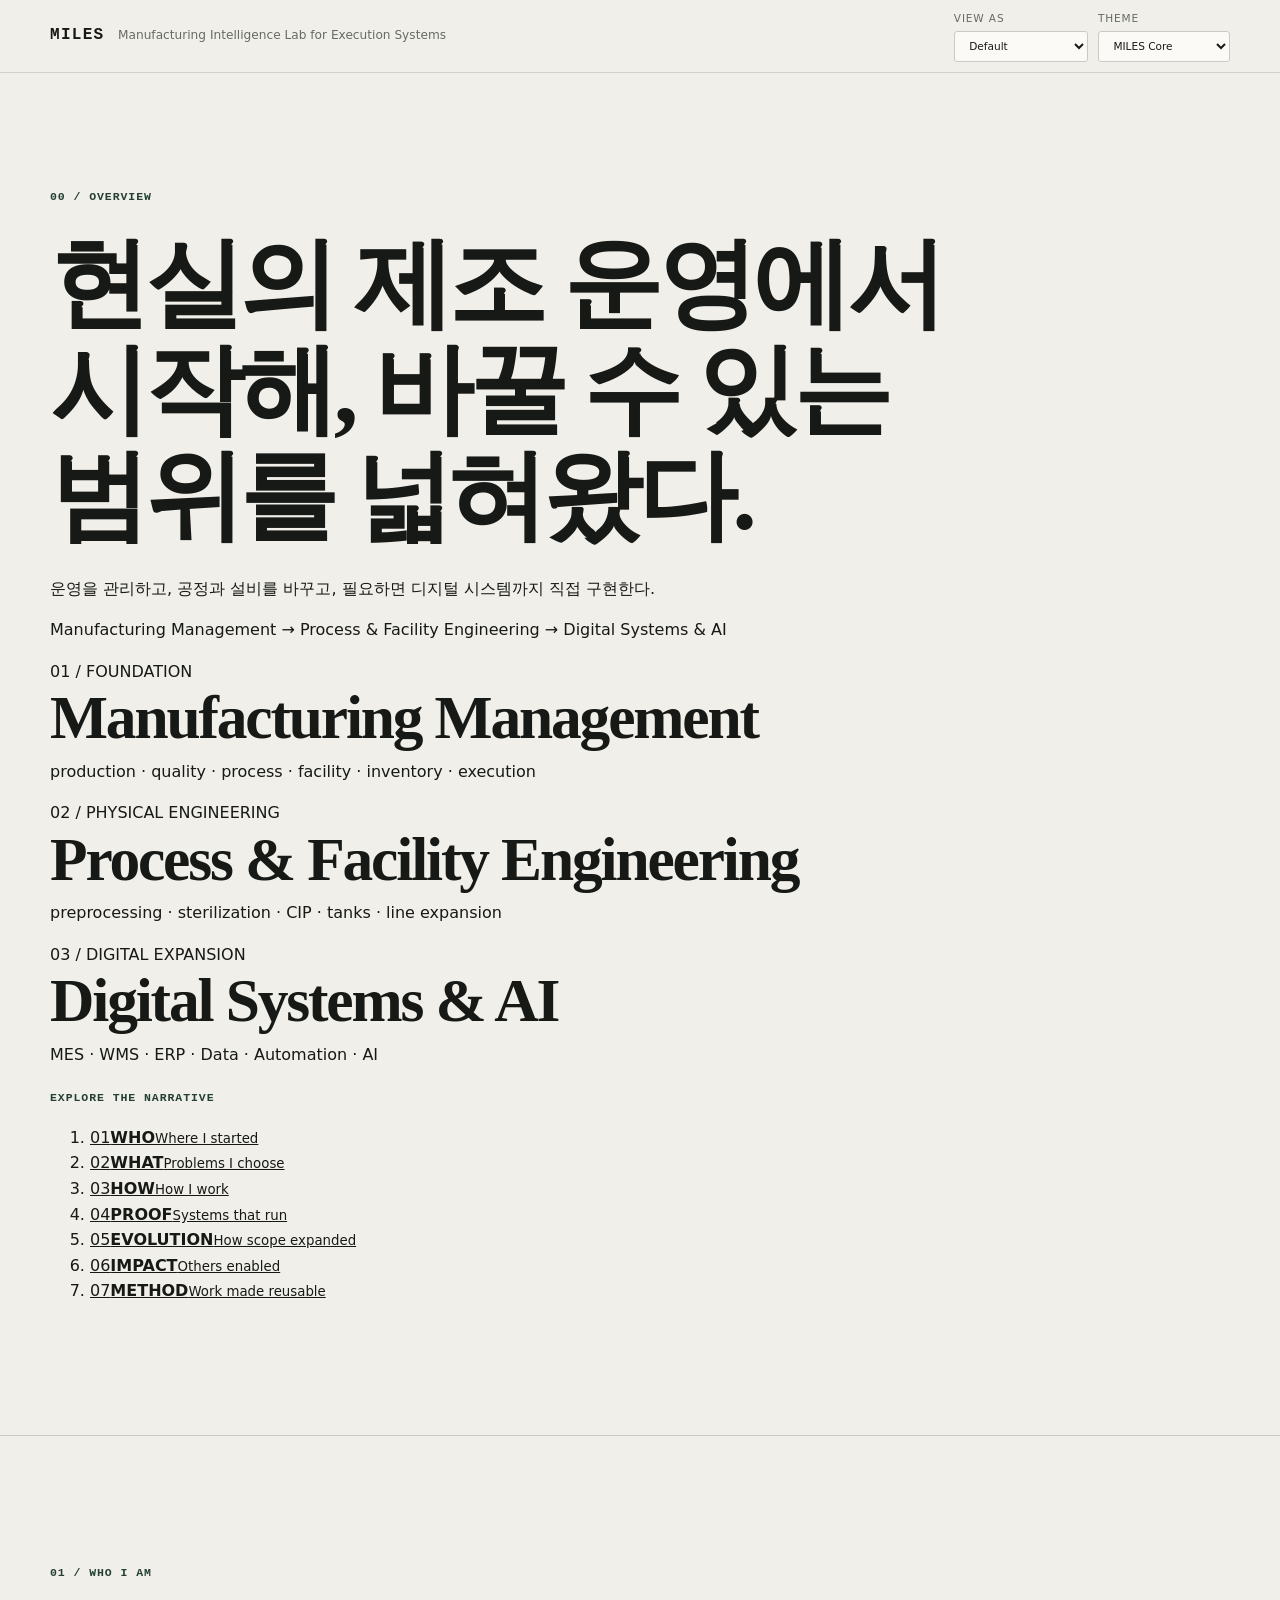
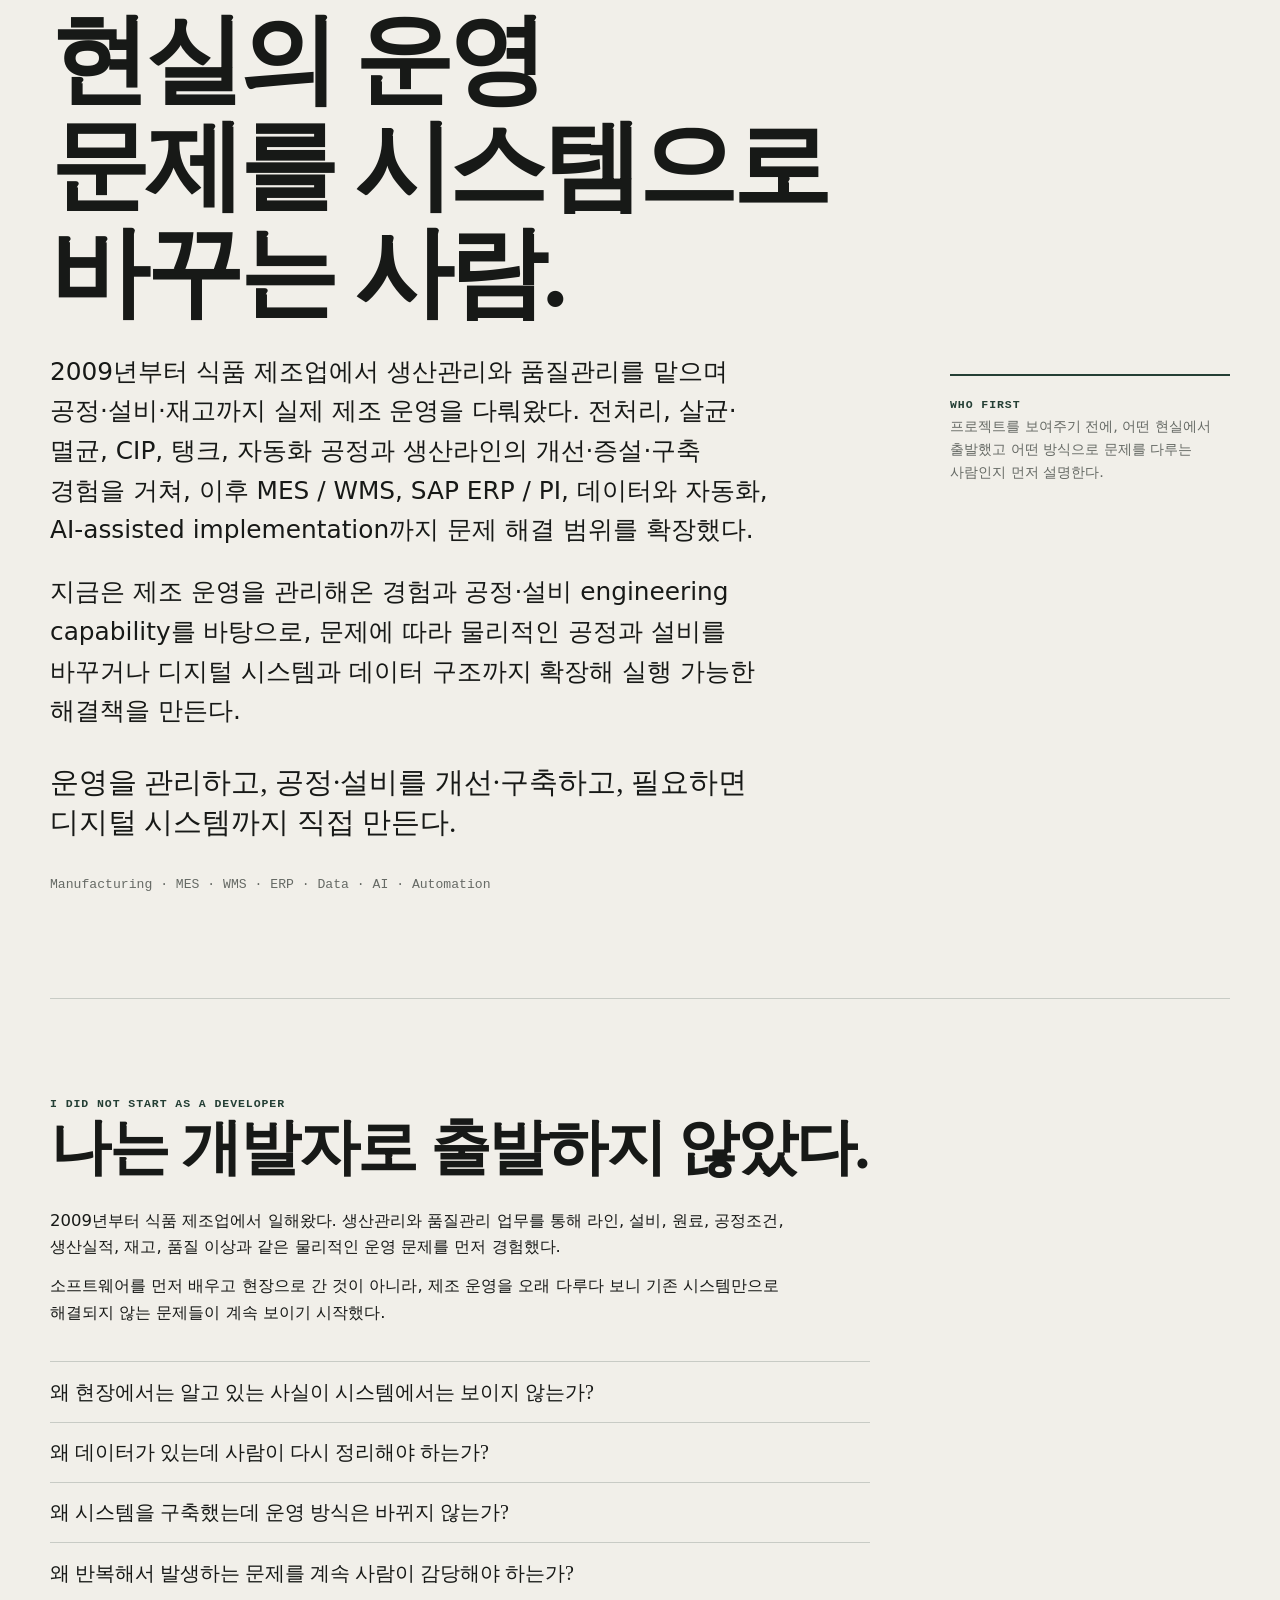
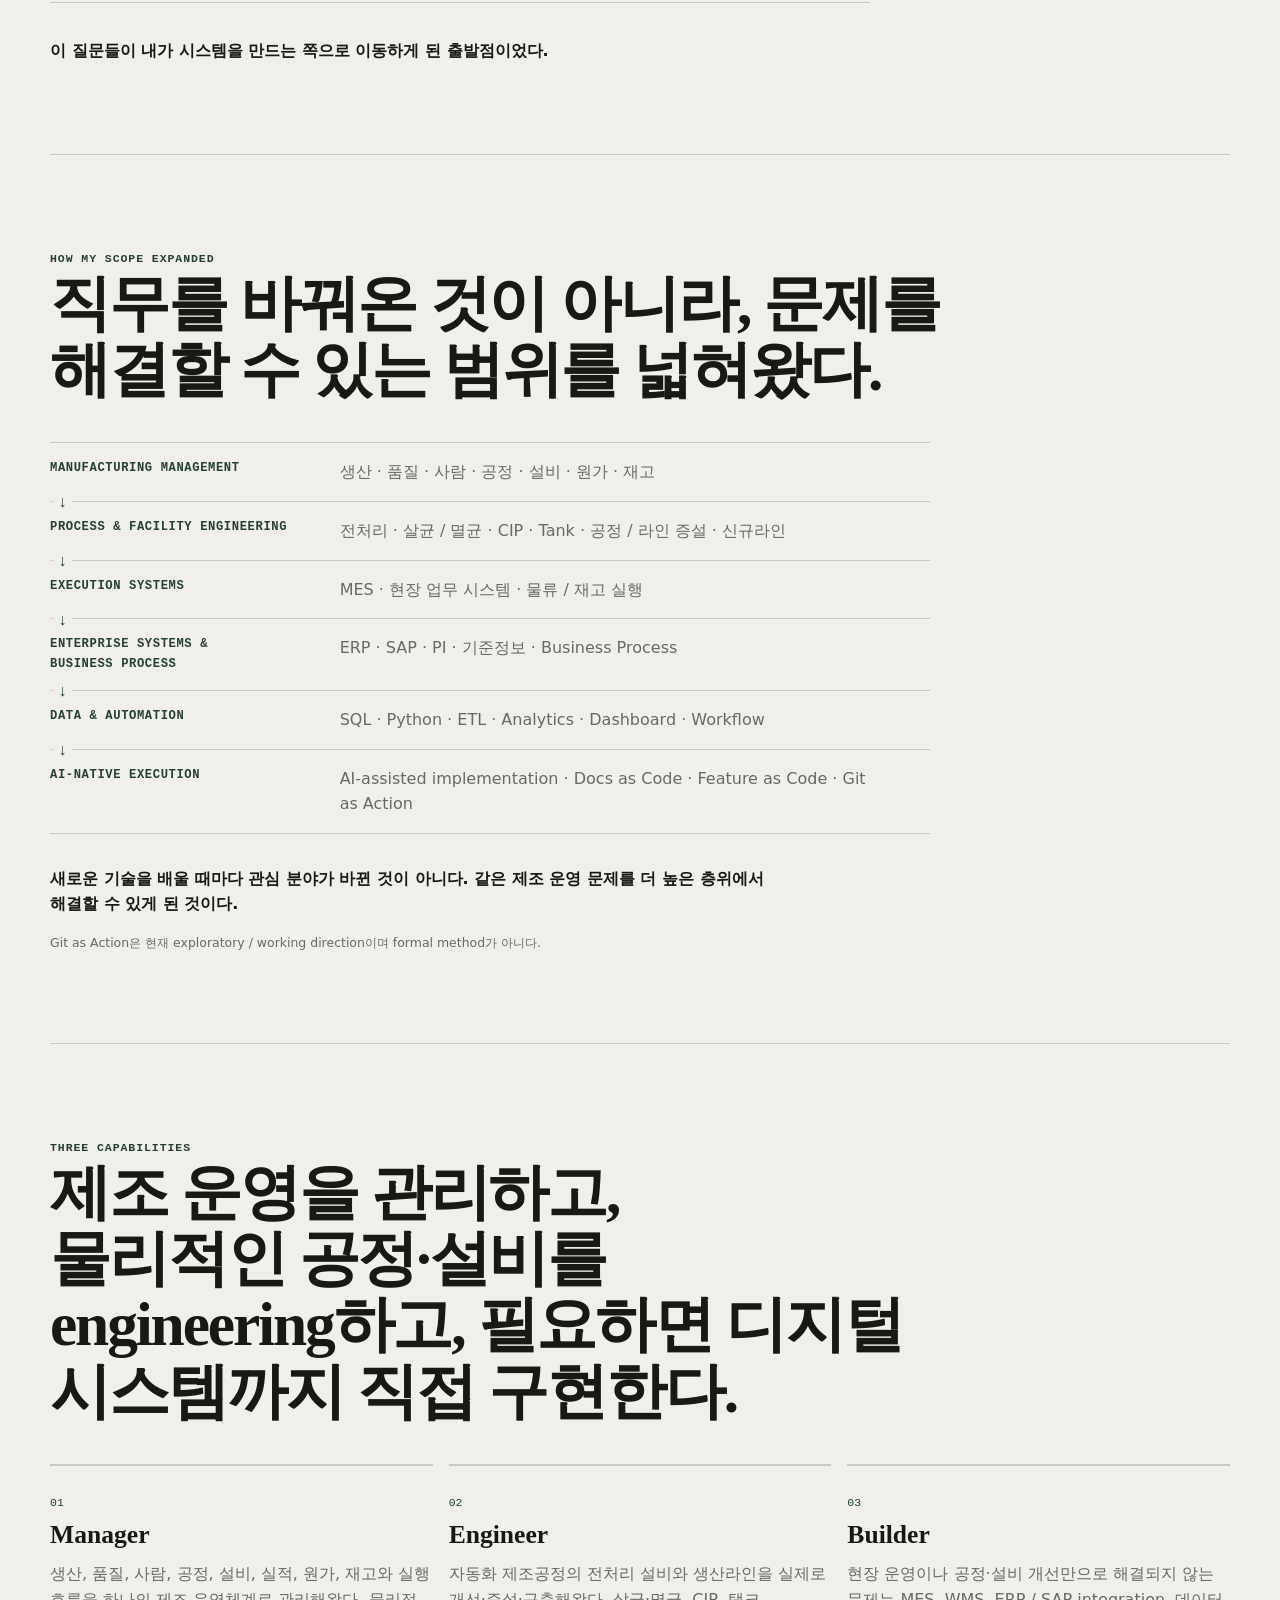
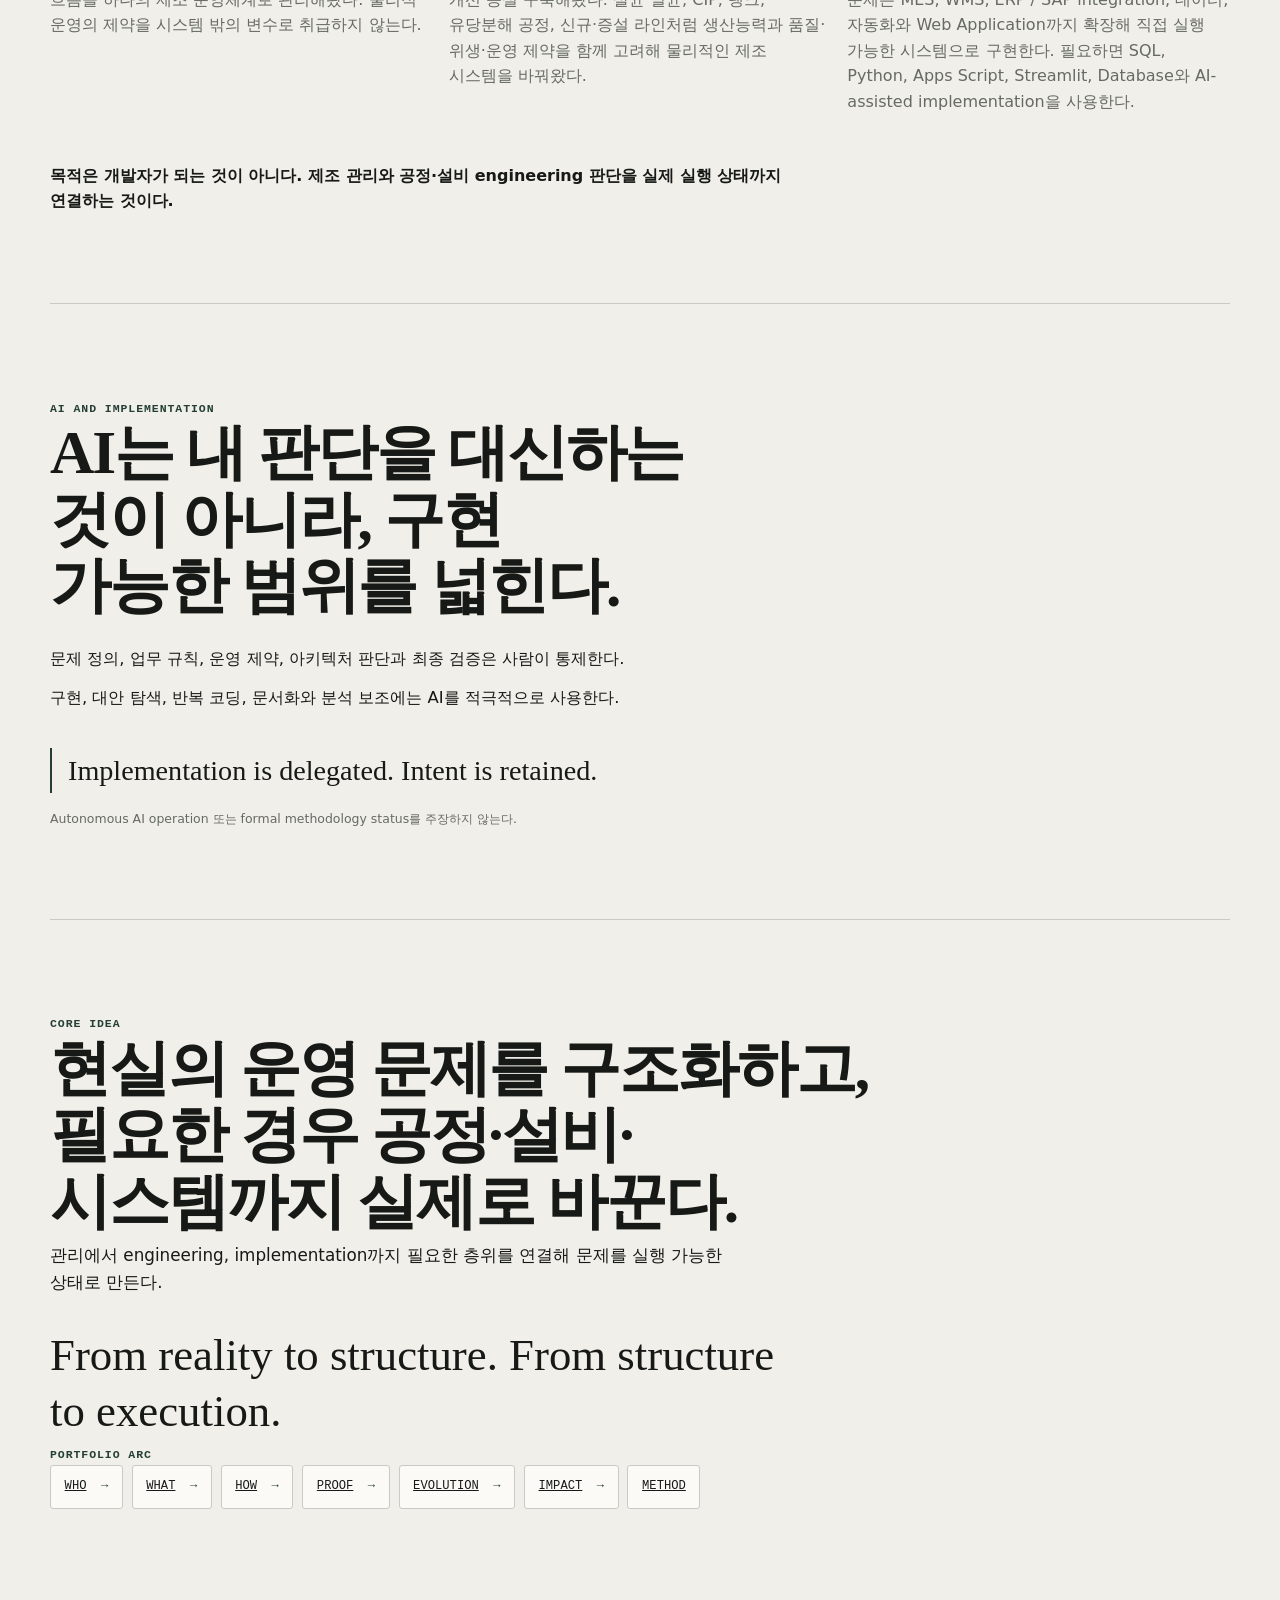
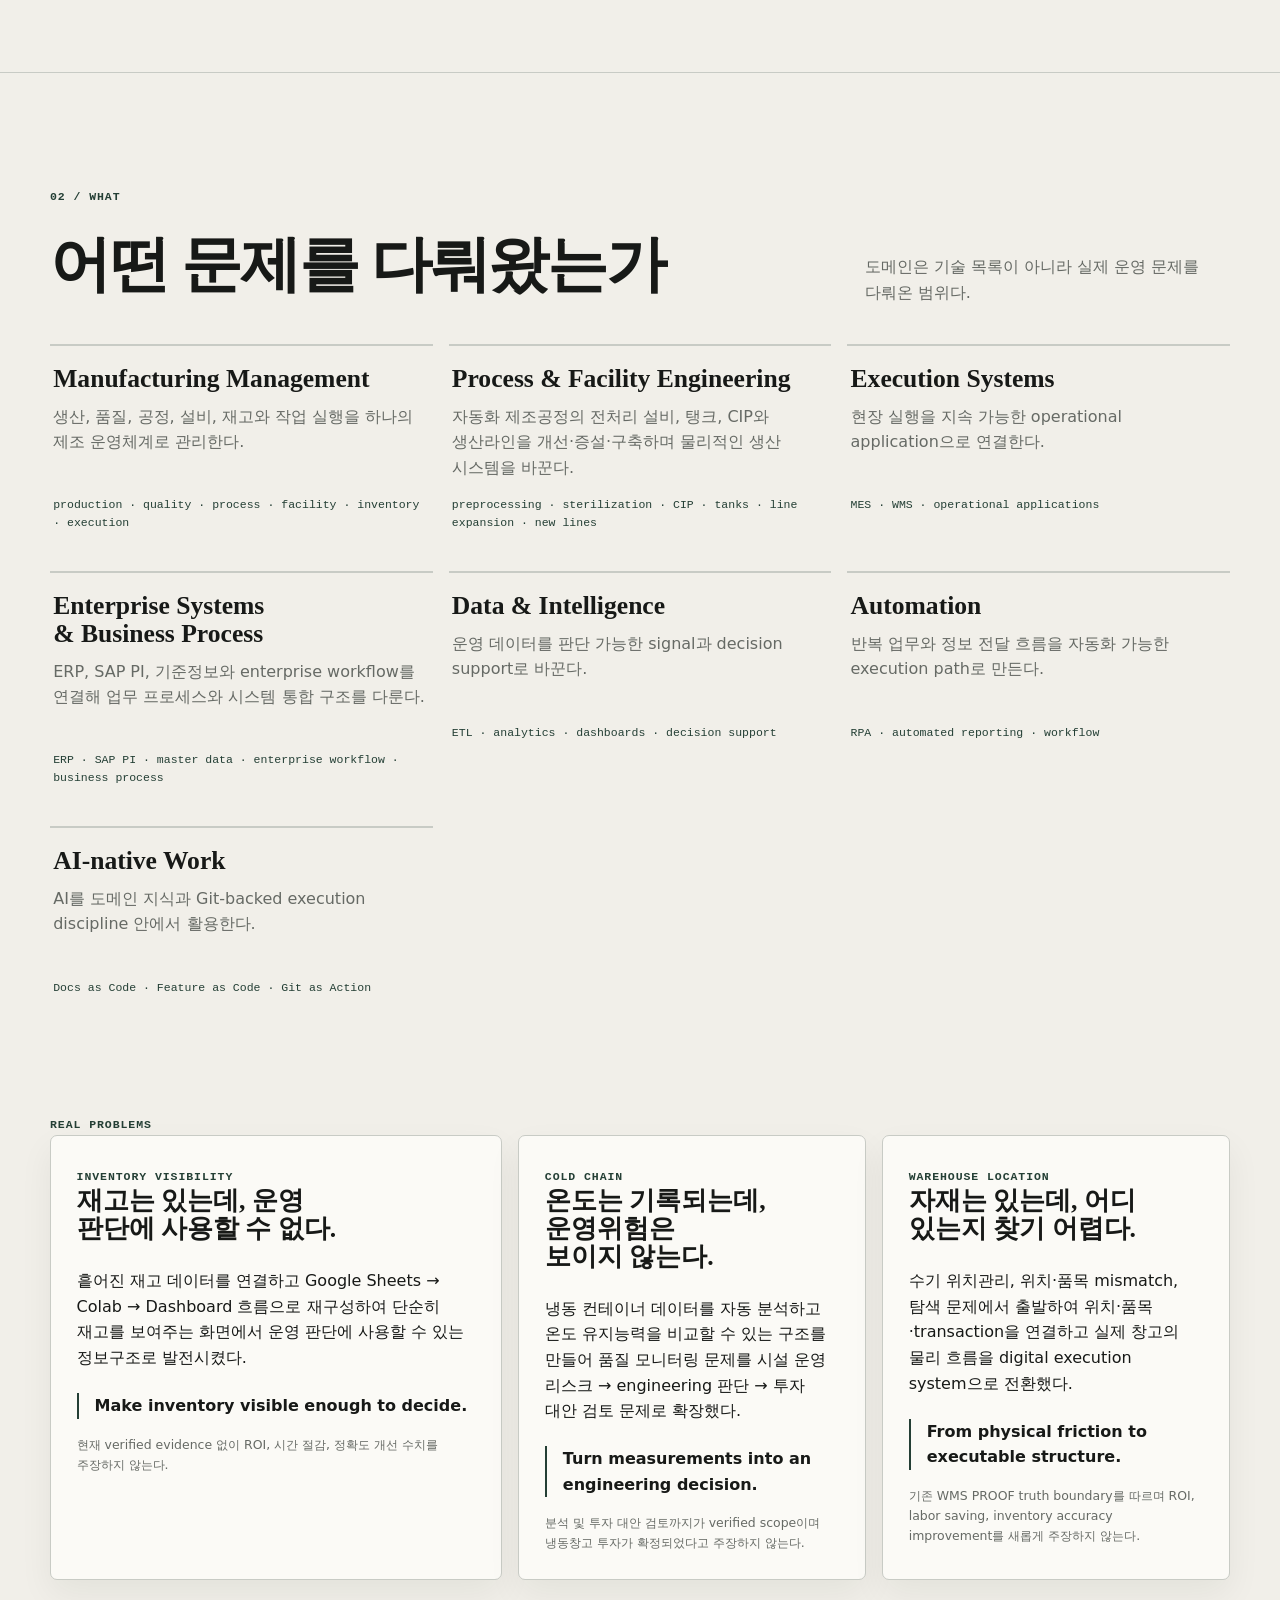
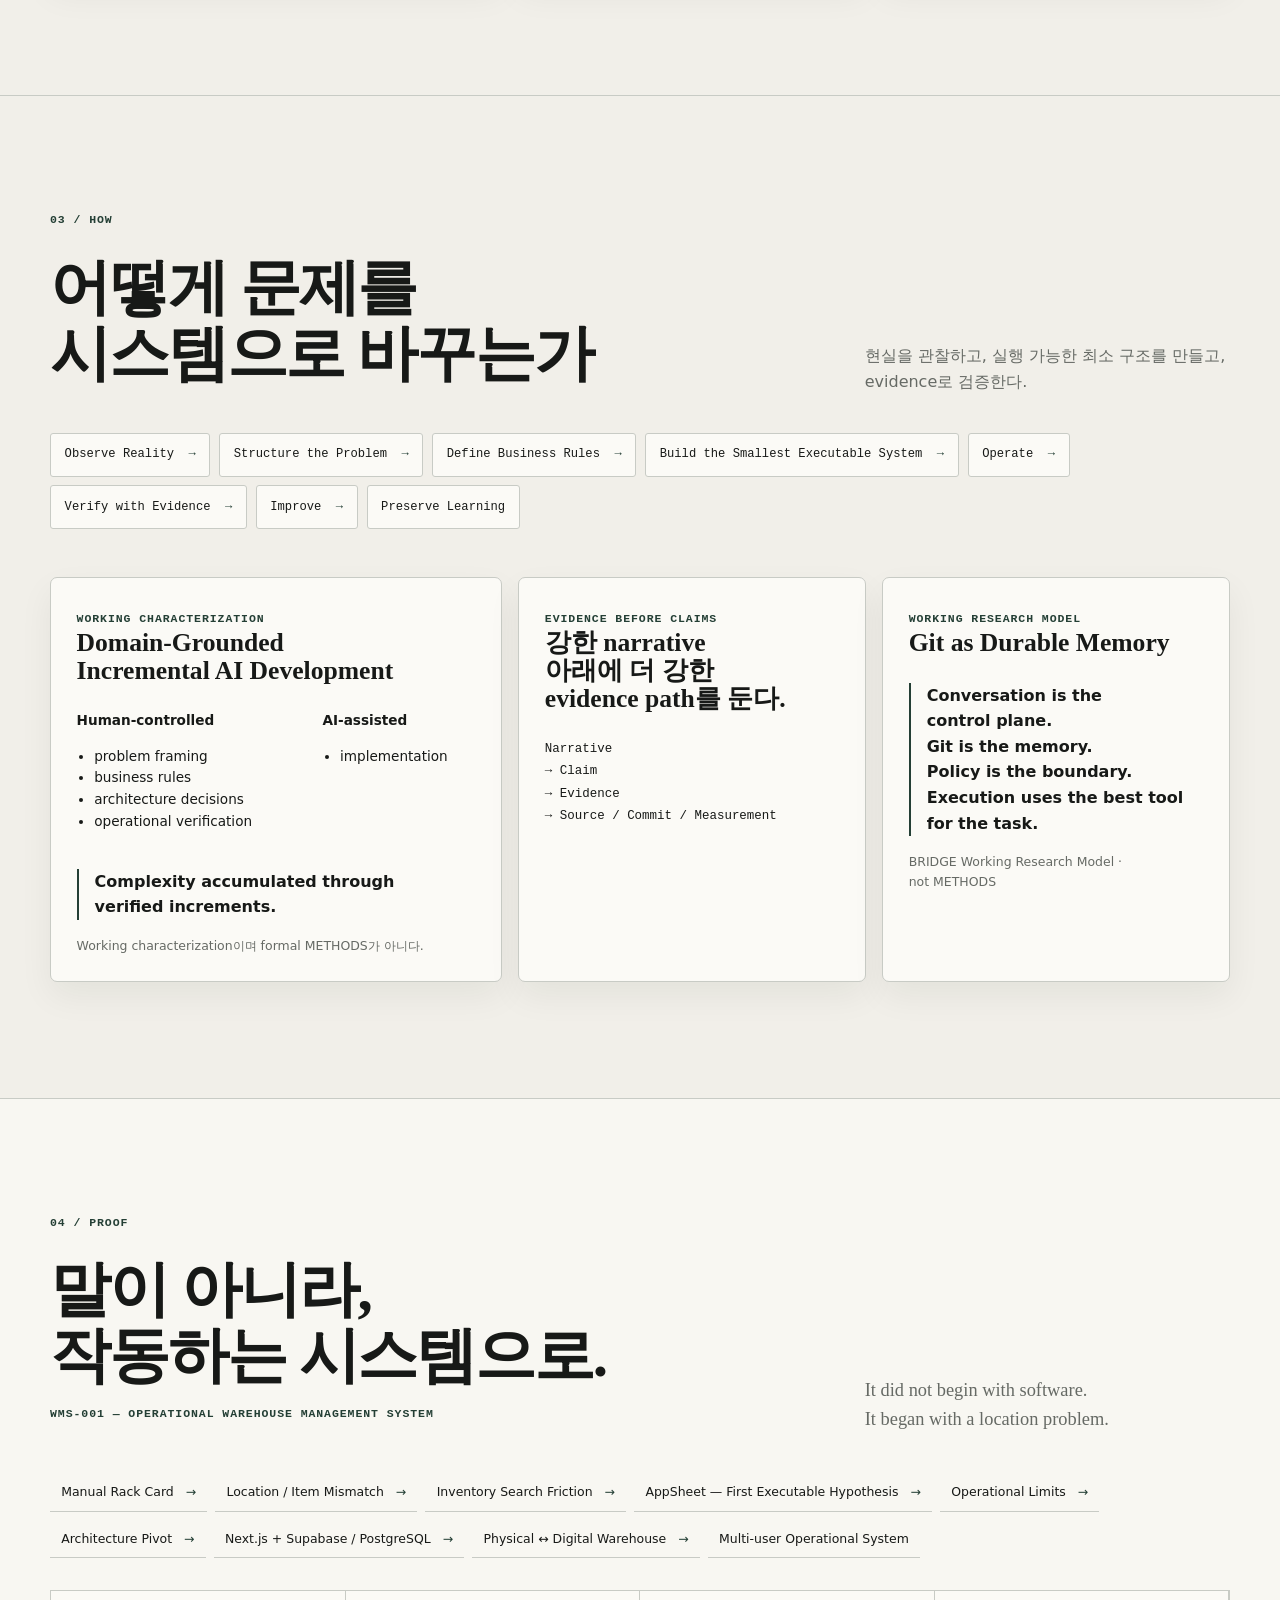
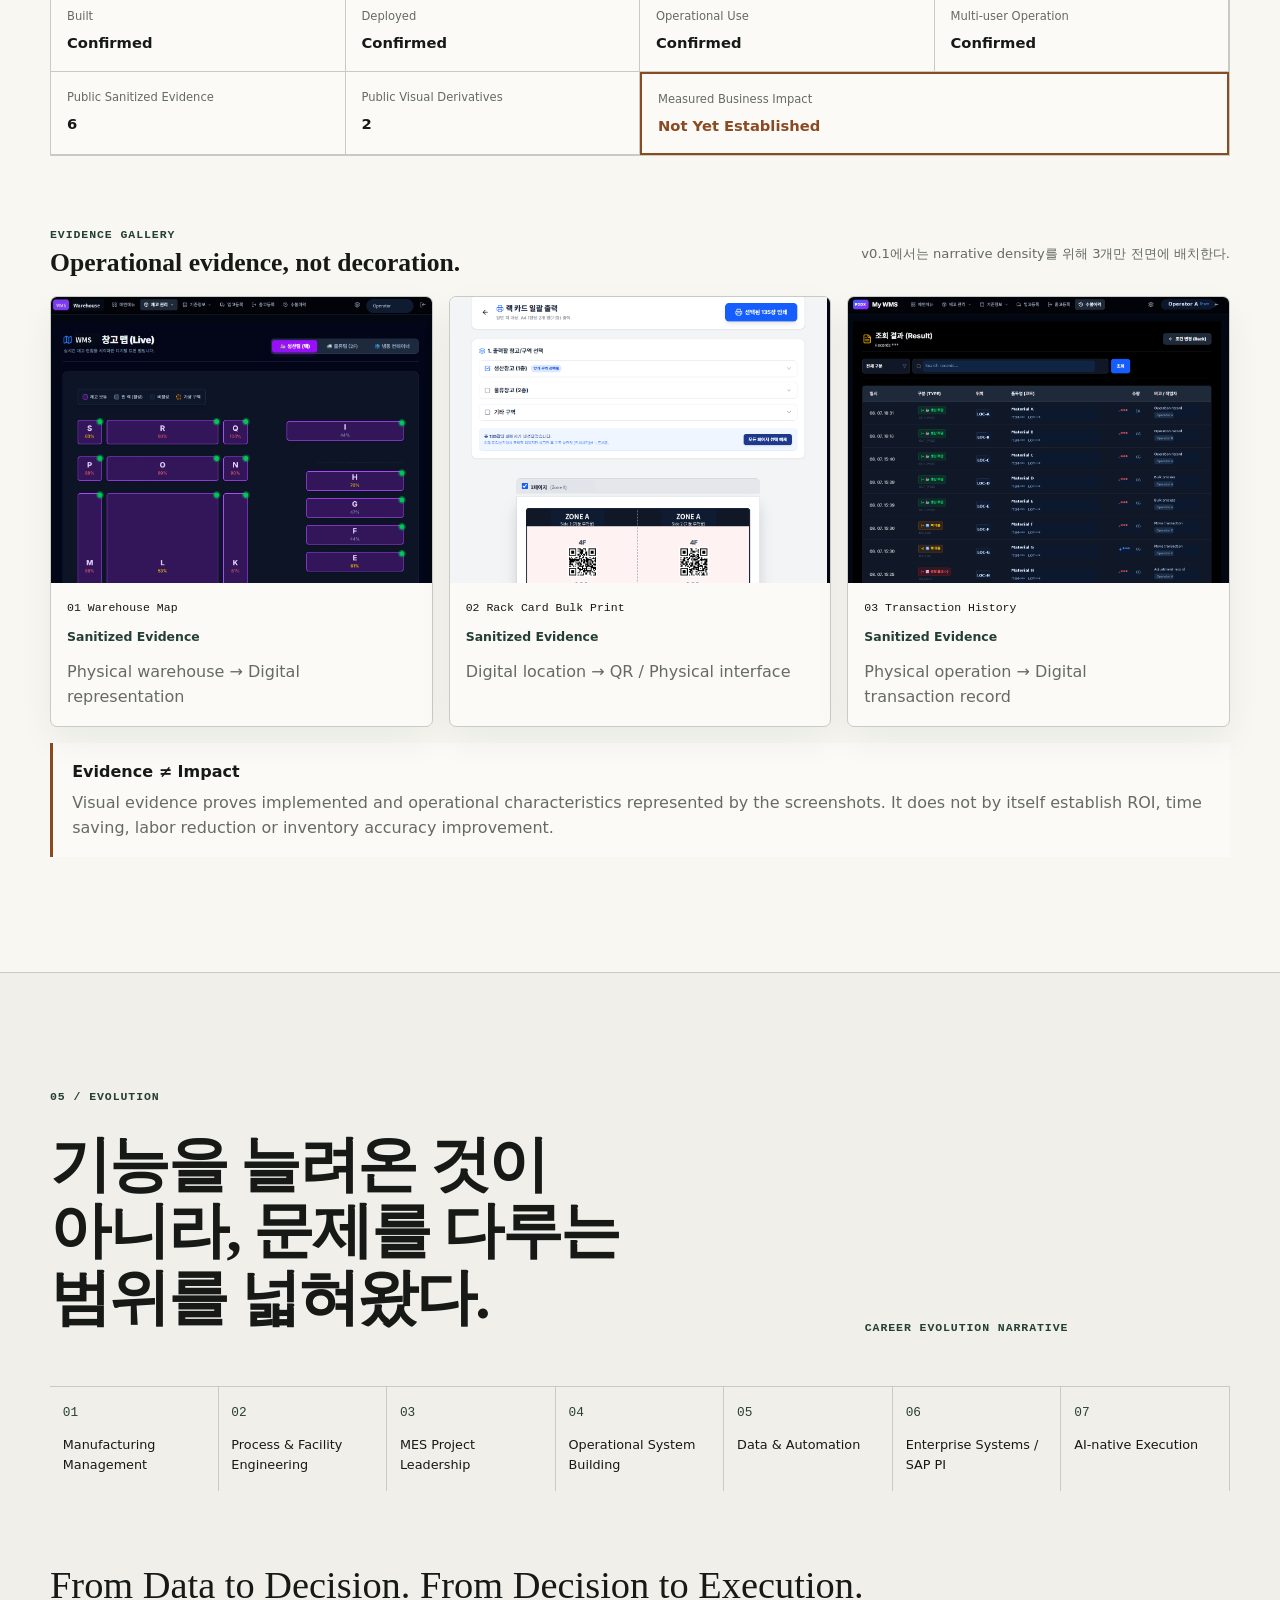
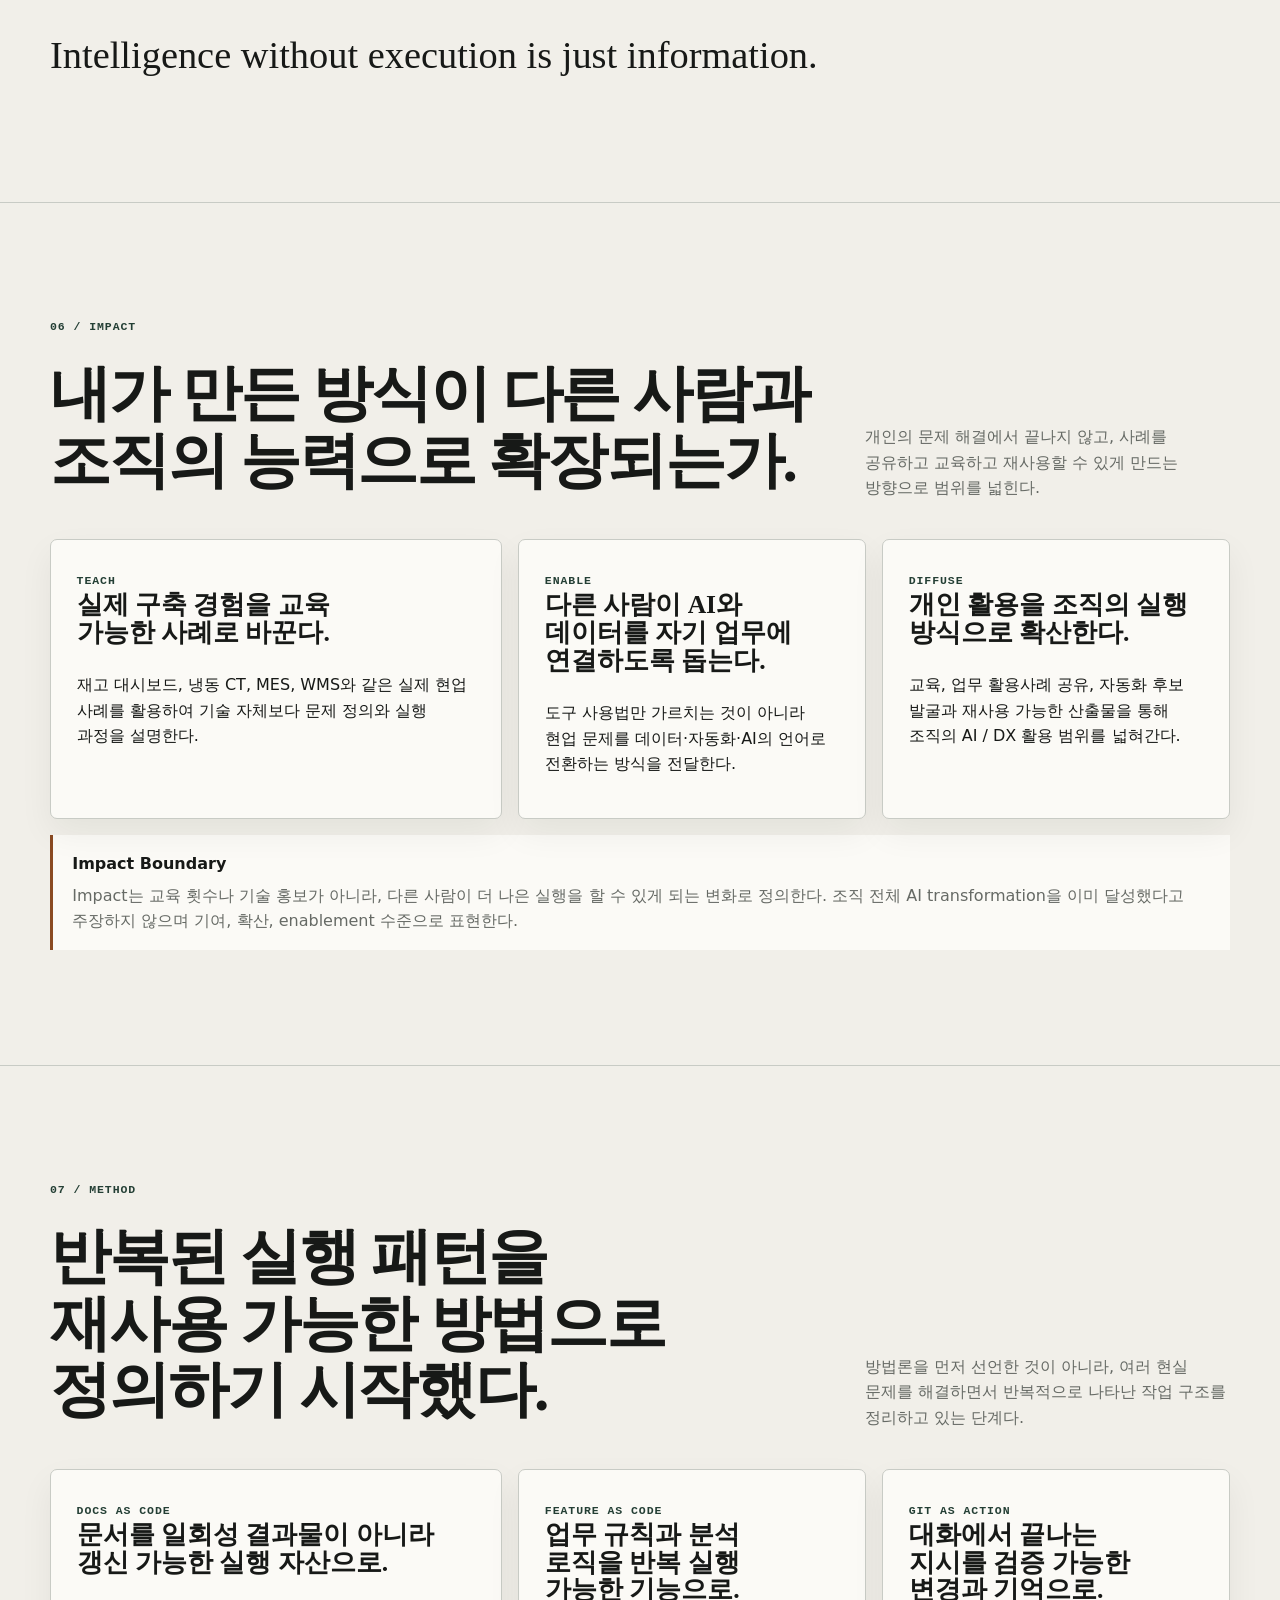
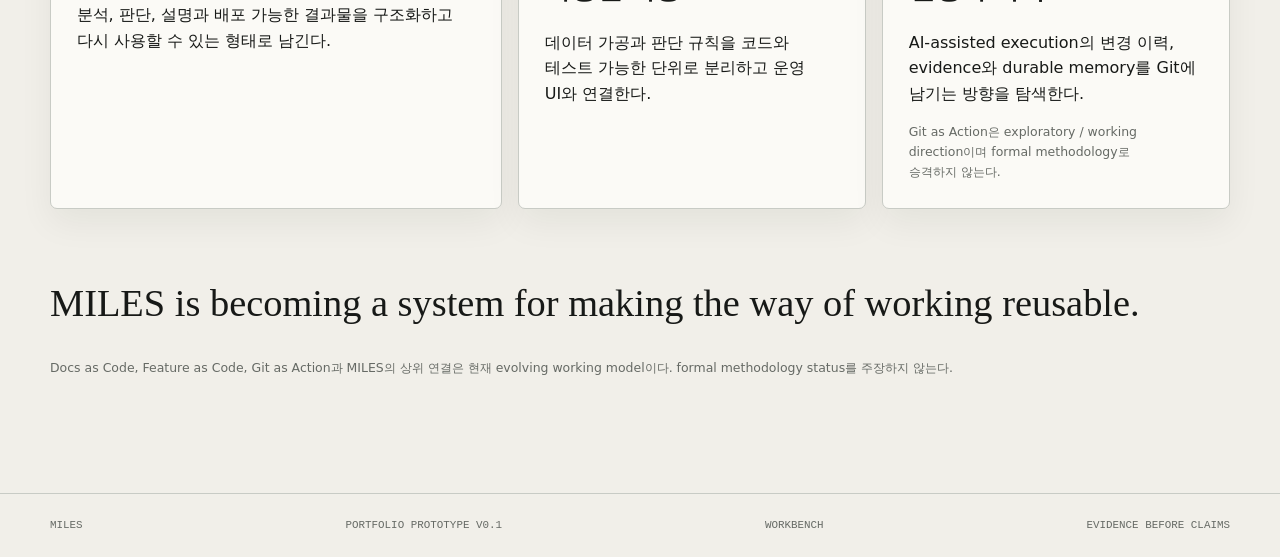
==== commit 78ef23a9: "Add PORTFOLIO-001 interactive overview navigation" ====
--- a/workbench/PORTFOLIO-001/index.html
+++ b/workbench/PORTFOLIO-001/index.html
@@ -11,7 +11,7 @@
   <header class="site-header">
     <div class="header-inner">
       <div class="brand">
-        <a href="#who" class="brand-mark">MILES</a>
+        <a href="#overview" class="brand-mark">MILES</a>
         <span class="brand-subtitle">Manufacturing Intelligence Lab for Execution Systems</span>
       </div>
       <div class="header-controls" aria-label="Portfolio presentation controls">
@@ -38,6 +38,51 @@
   </header>
 
   <main>
+    <section id="overview" class="section overview-section" aria-labelledby="overview-title">
+      <div class="section-inner">
+        <p class="section-index">00 / OVERVIEW</p>
+
+        <div class="overview-intro">
+          <div>
+            <h1 id="overview-title" class="overview-title">현실의 제조 운영에서 시작해, 바꿀 수 있는 범위를 넓혀왔다.</h1>
+            <p class="overview-thesis">운영을 관리하고, 공정과 설비를 바꾸고, 필요하면 디지털 시스템까지 직접 구현한다.</p>
+          </div>
+          <p class="overview-path">Manufacturing Management → Process &amp; Facility Engineering → Digital Systems &amp; AI</p>
+        </div>
+
+        <div class="overview-layers" aria-label="Capability expansion layers">
+          <div class="overview-layer">
+            <span class="overview-layer-index">01 / FOUNDATION</span>
+            <h2>Manufacturing Management</h2>
+            <p>production · quality · process · facility · inventory · execution</p>
+          </div>
+          <div class="overview-layer">
+            <span class="overview-layer-index">02 / PHYSICAL ENGINEERING</span>
+            <h2>Process &amp; Facility Engineering</h2>
+            <p>preprocessing · sterilization · CIP · tanks · line expansion</p>
+          </div>
+          <div class="overview-layer">
+            <span class="overview-layer-index">03 / DIGITAL EXPANSION</span>
+            <h2>Digital Systems &amp; AI</h2>
+            <p>MES · WMS · ERP · Data · Automation · AI</p>
+          </div>
+        </div>
+
+        <nav class="overview-navigation" aria-label="Portfolio chapters">
+          <span class="eyebrow">EXPLORE THE NARRATIVE</span>
+          <ol class="overview-chapters">
+            <li><a href="#who"><span>01</span><strong>WHO</strong><small>Where I started</small></a></li>
+            <li><a href="#what"><span>02</span><strong>WHAT</strong><small>Problems I choose</small></a></li>
+            <li><a href="#how"><span>03</span><strong>HOW</strong><small>How I work</small></a></li>
+            <li><a href="#proof"><span>04</span><strong>PROOF</strong><small>Systems that run</small></a></li>
+            <li><a href="#evolution"><span>05</span><strong>EVOLUTION</strong><small>How scope expanded</small></a></li>
+            <li><a href="#impact"><span>06</span><strong>IMPACT</strong><small>Others enabled</small></a></li>
+            <li><a href="#method"><span>07</span><strong>METHOD</strong><small>Work made reusable</small></a></li>
+          </ol>
+        </nav>
+      </div>
+    </section>
+
     <section id="who" class="section who-section" aria-labelledby="who-title">
       <div class="section-inner">
         <div class="who-hero hero-grid">
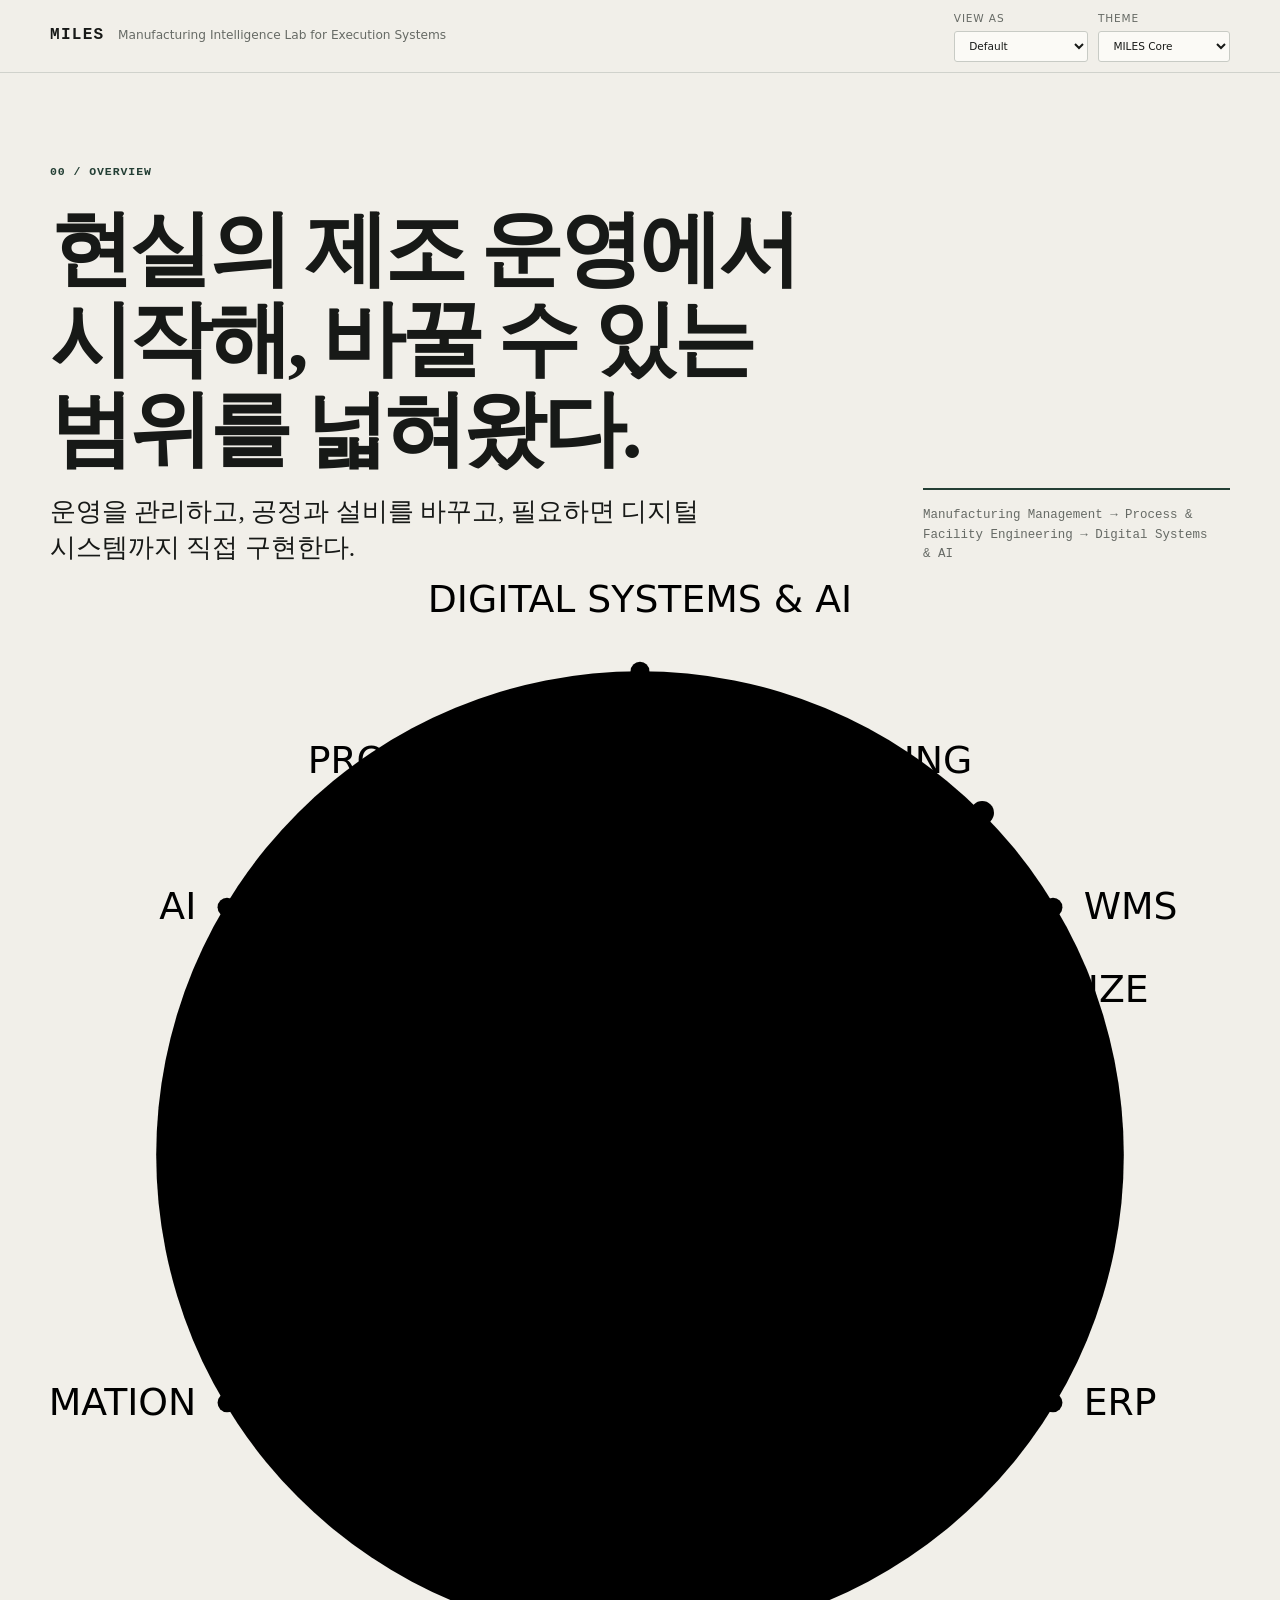
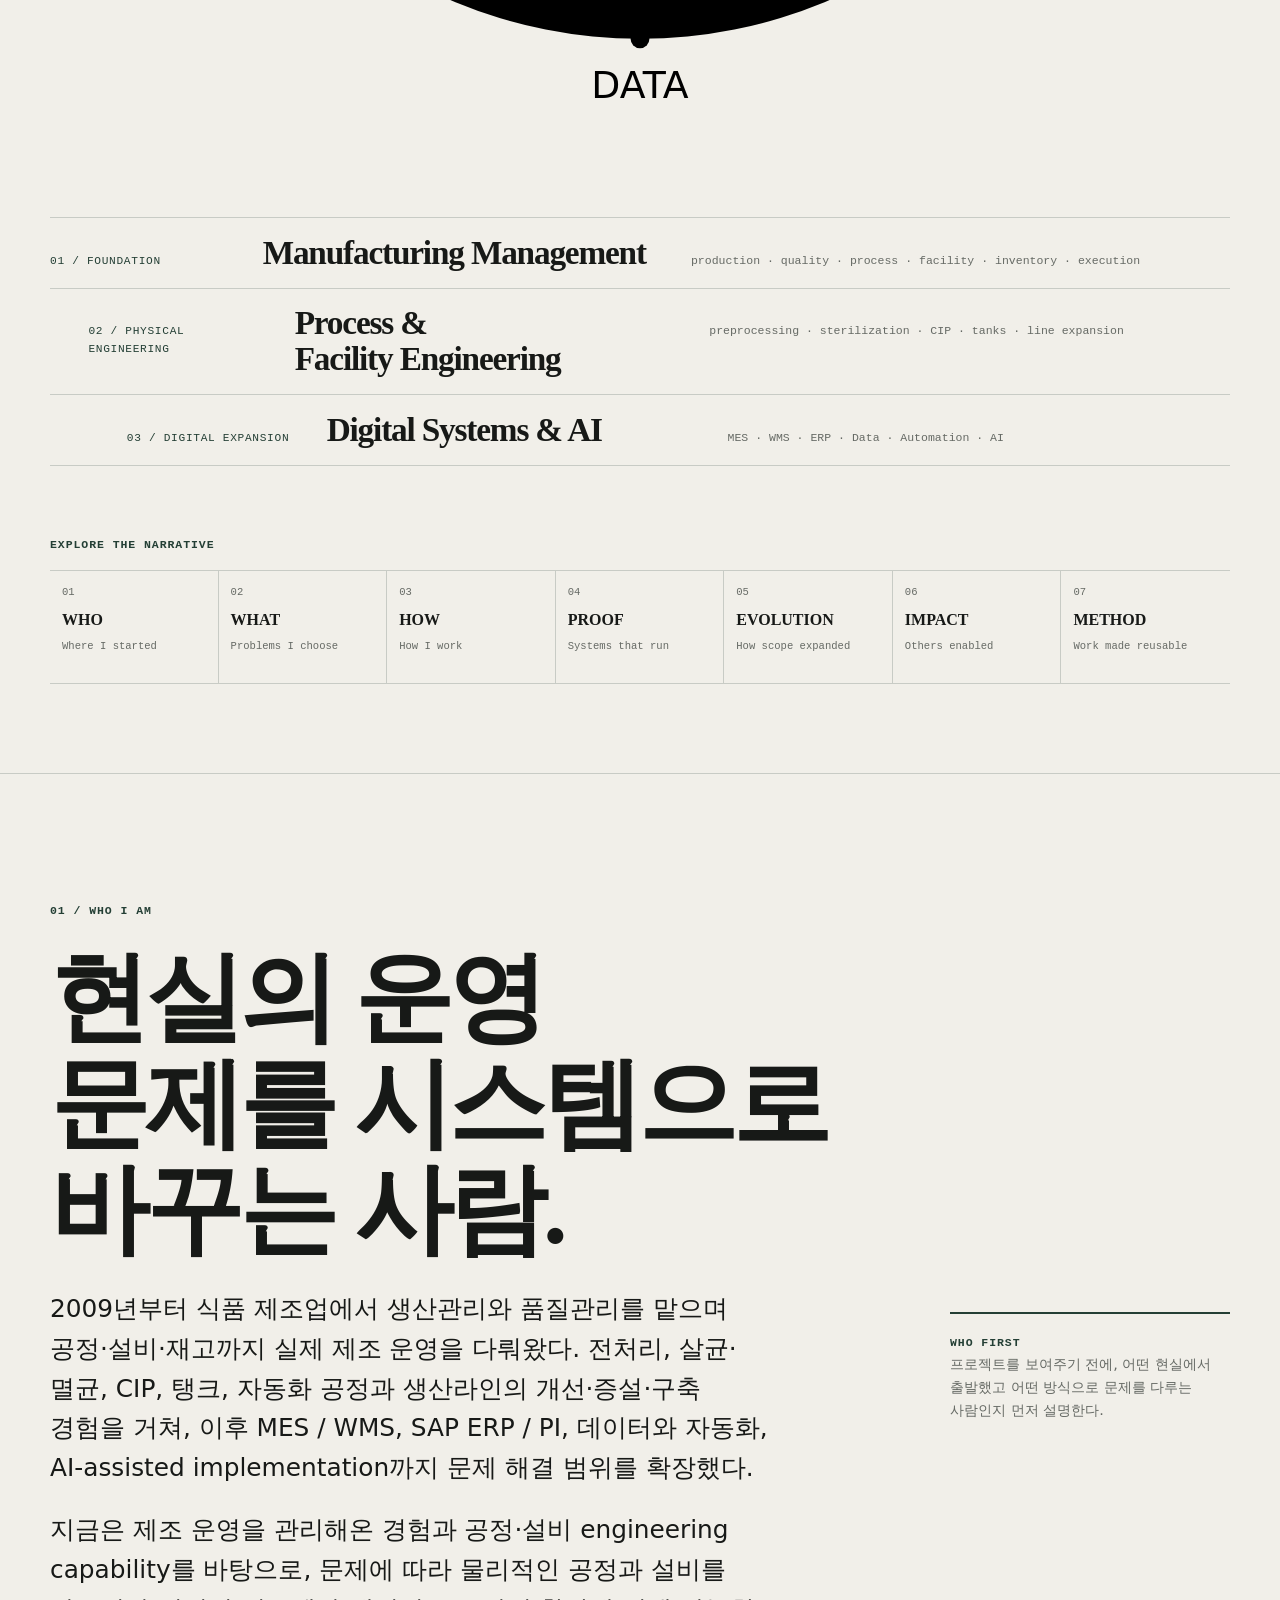
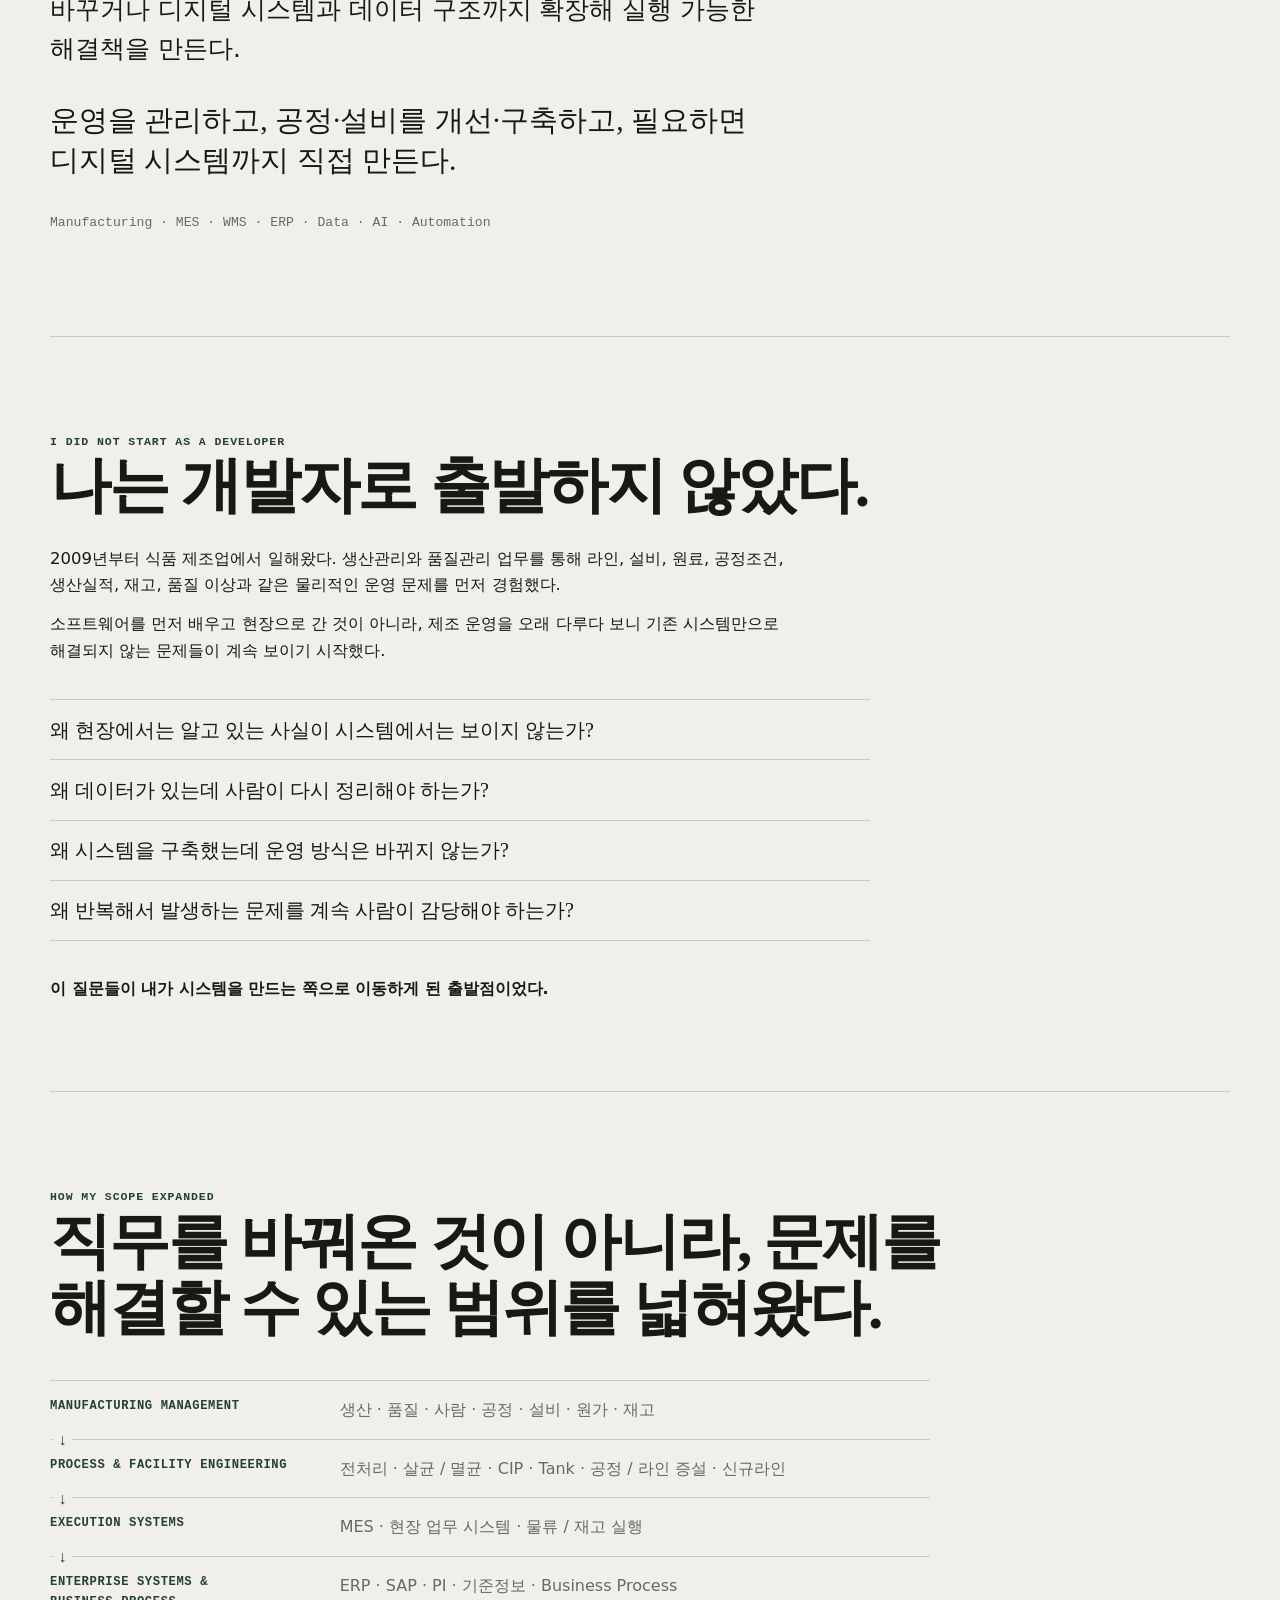
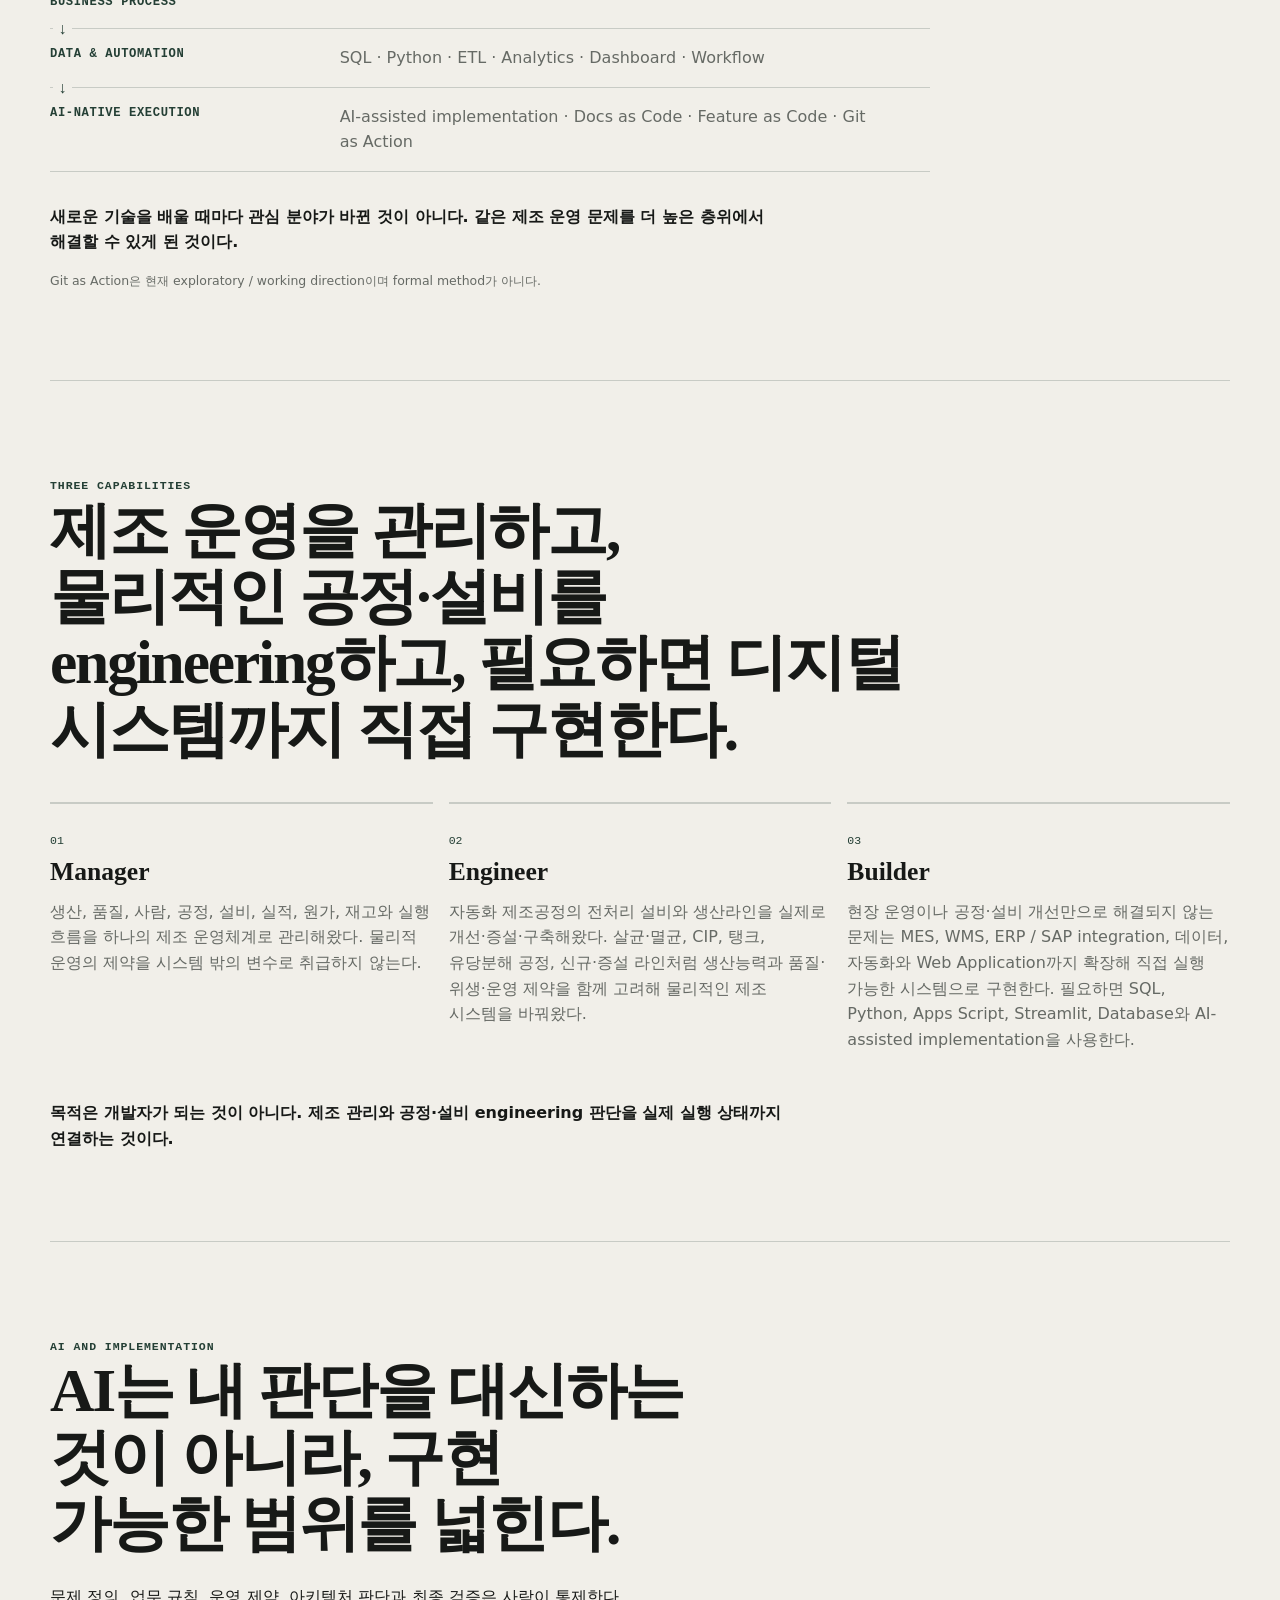
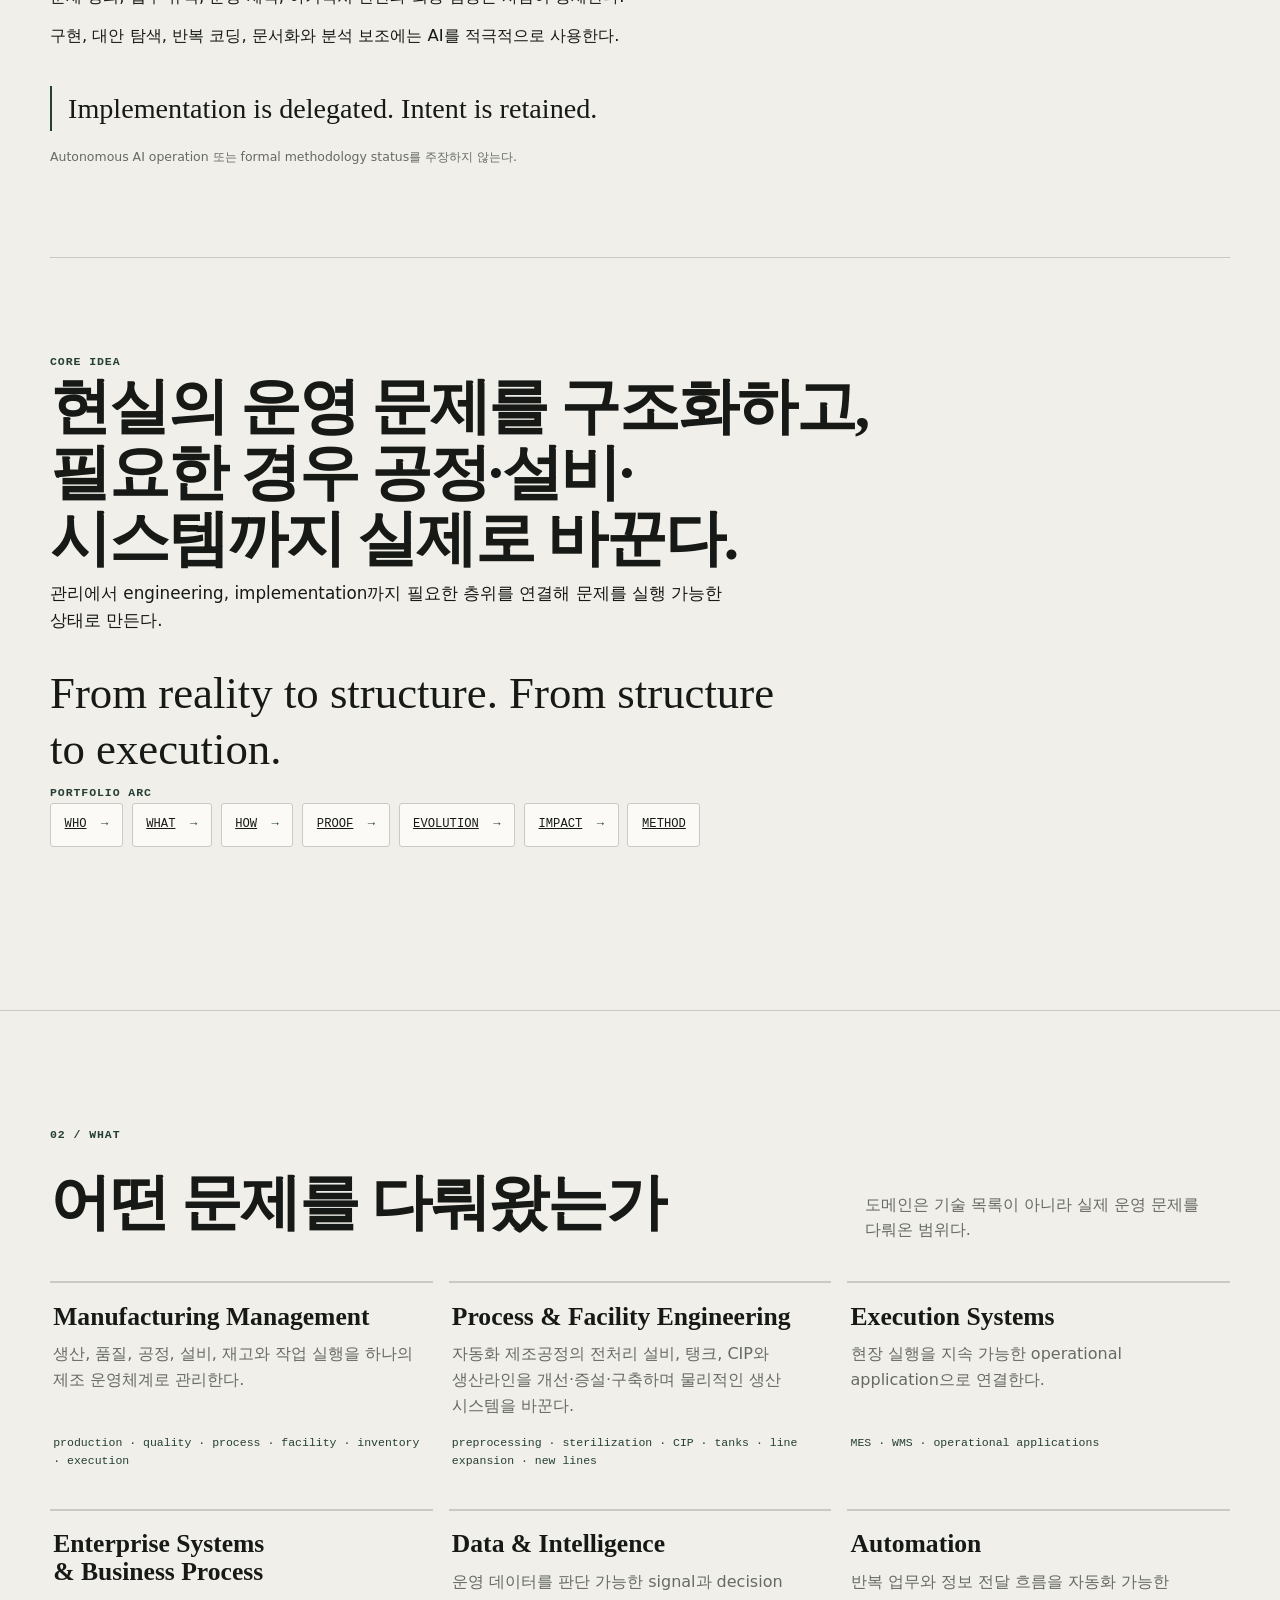
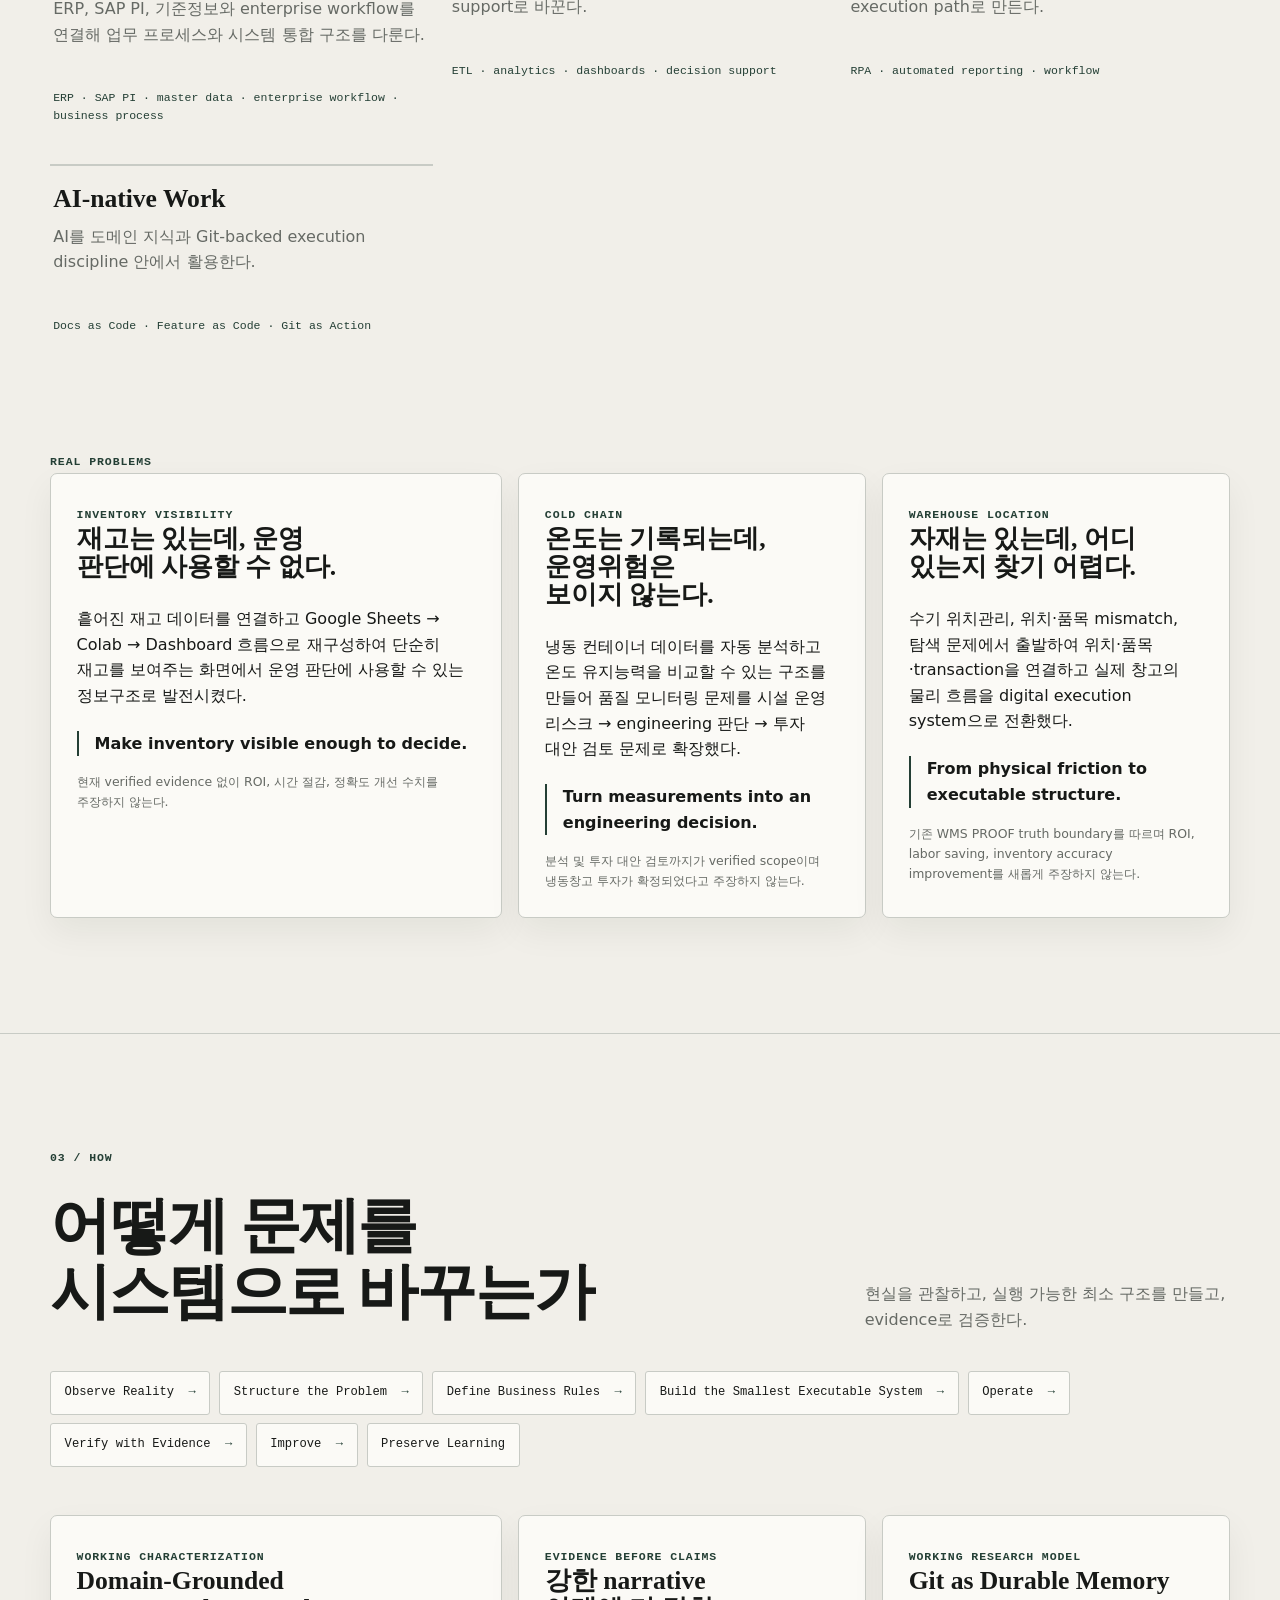
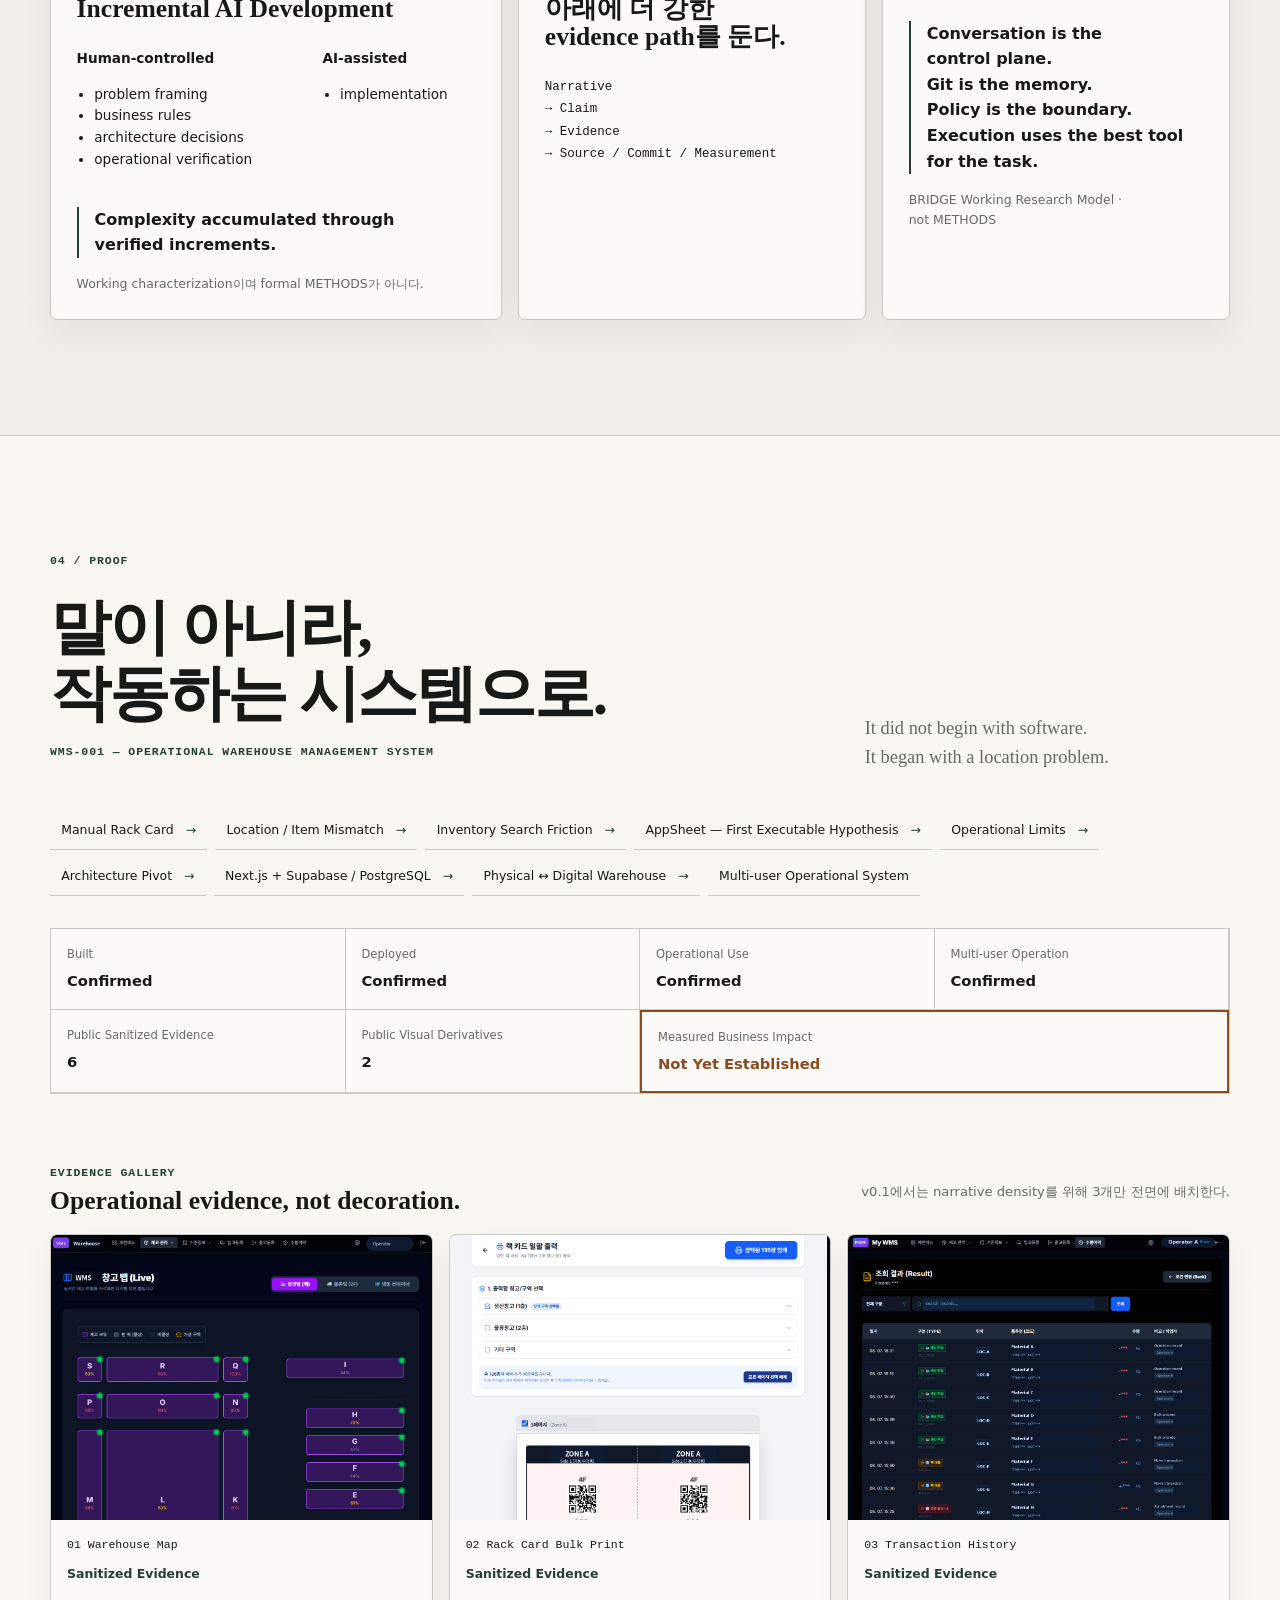
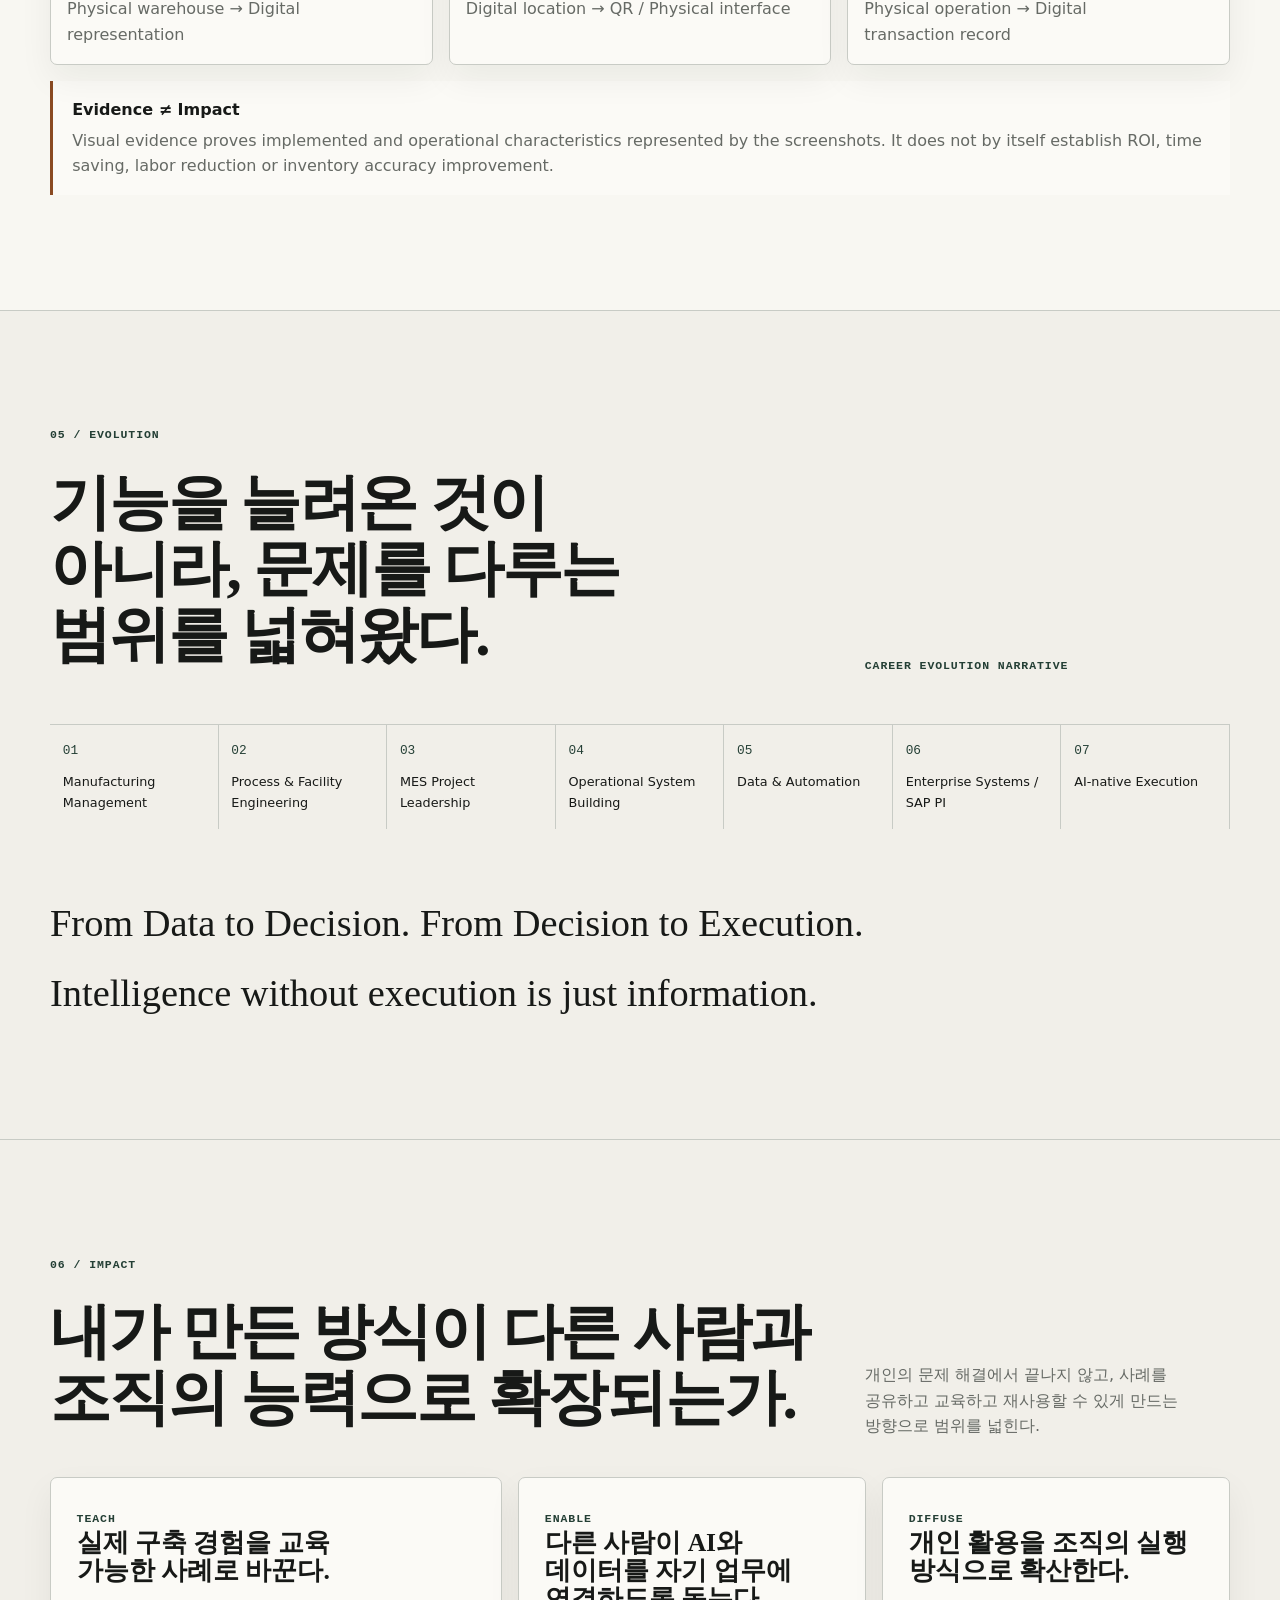
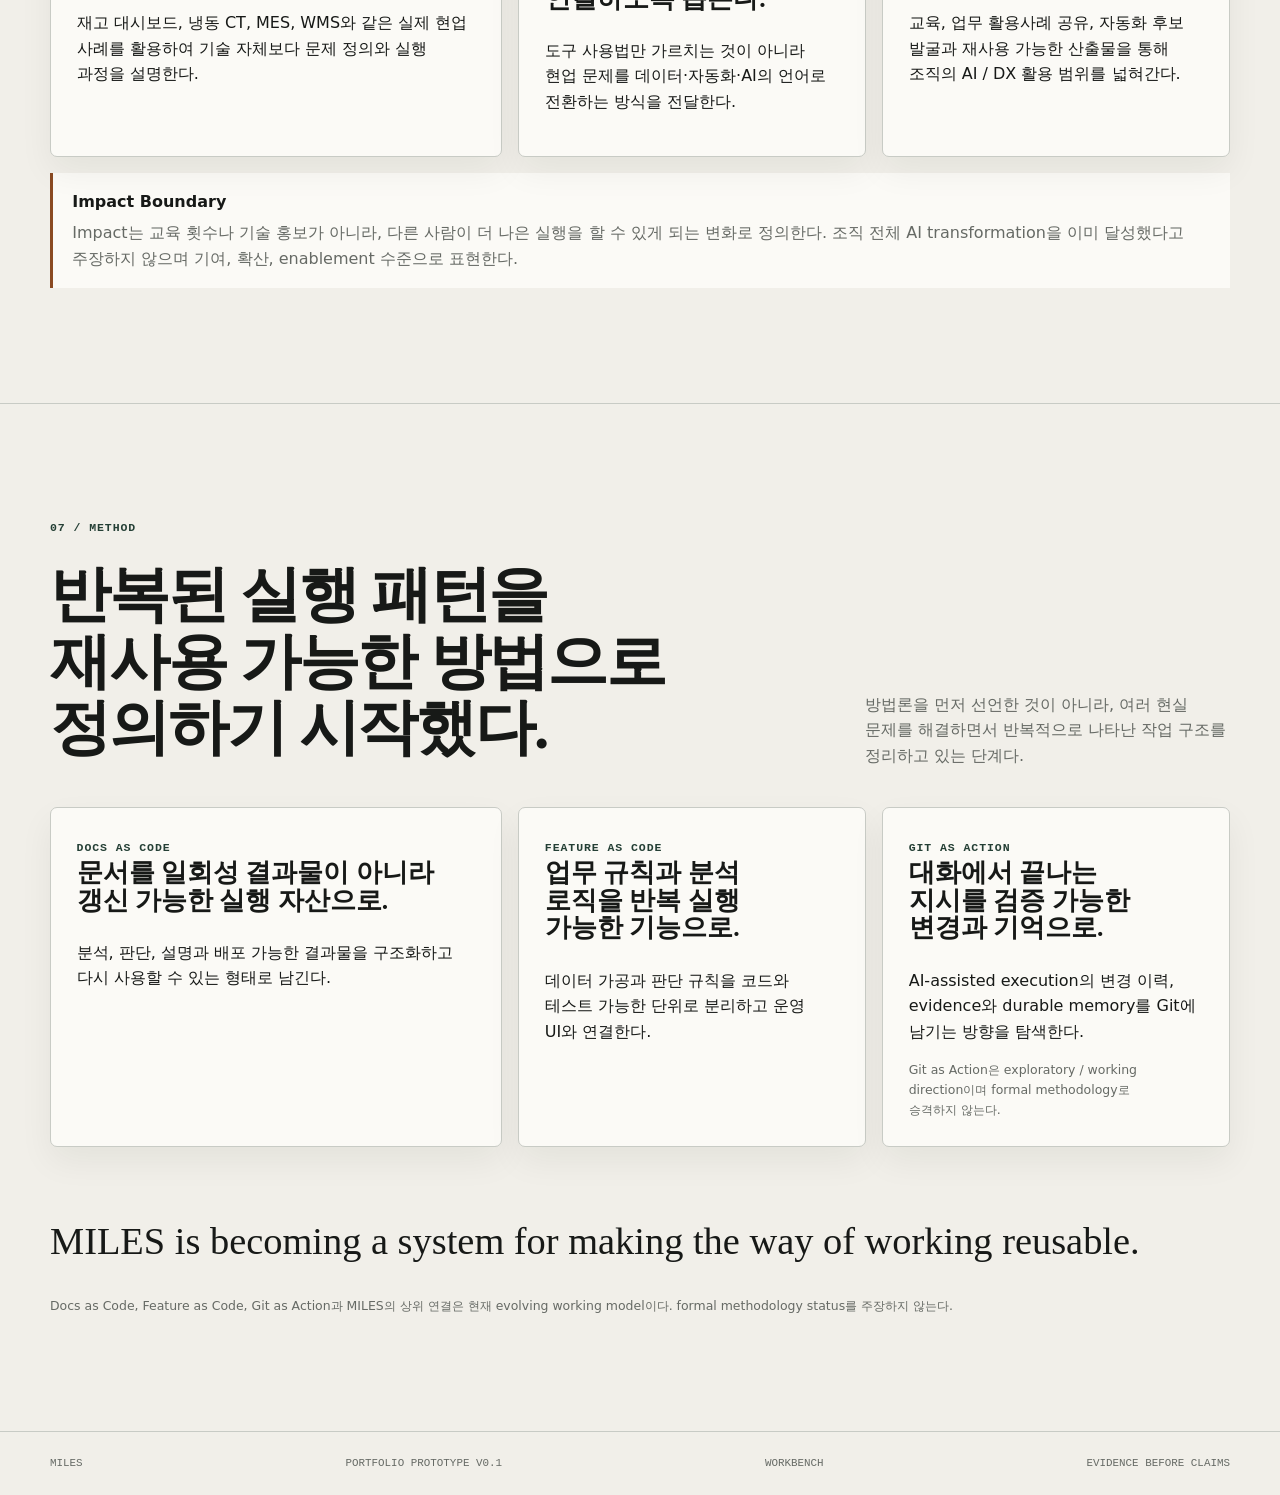
==== commit 4ed5b988: "Add PORTFOLIO-001 manufacturing core visualization" ====
--- a/workbench/PORTFOLIO-001/index.html
+++ b/workbench/PORTFOLIO-001/index.html
@@ -48,6 +48,83 @@
             <p class="overview-thesis">운영을 관리하고, 공정과 설비를 바꾸고, 필요하면 디지털 시스템까지 직접 구현한다.</p>
           </div>
           <p class="overview-path">Manufacturing Management → Process &amp; Facility Engineering → Digital Systems &amp; AI</p>
+        </div>
+
+        <div class="manufacturing-core-visualization">
+          <svg class="manufacturing-core-map" viewBox="0 0 500 500" role="img" aria-labelledby="manufacturing-core-title manufacturing-core-desc">
+            <title id="manufacturing-core-title">Manufacturing capability expansion</title>
+            <desc id="manufacturing-core-desc">Manufacturing Management at the core, surrounded by physical Process and Facility Engineering, expanding outward to MES, WMS, ERP, Data, Automation and AI.</desc>
+
+            <circle class="core-map-ring core-map-ring--outer" cx="250" cy="250" r="205"></circle>
+            <circle class="core-map-ring core-map-ring--inner" cx="250" cy="250" r="145"></circle>
+
+            <line class="core-map-connector" x1="250" y1="105" x2="250" y2="45"></line>
+            <line class="core-map-connector" x1="375" y1="180" x2="425" y2="145"></line>
+            <line class="core-map-connector" x1="330" y1="365" x2="425" y2="355"></line>
+            <line class="core-map-connector" x1="170" y1="365" x2="75" y2="355"></line>
+            <line class="core-map-connector" x1="125" y1="180" x2="75" y2="145"></line>
+
+            <text class="core-map-layer-label core-map-layer-label--outer" x="250" y="20" text-anchor="middle">DIGITAL SYSTEMS &amp; AI</text>
+            <text class="core-map-layer-label core-map-layer-label--inner" x="250" y="88" text-anchor="middle">PROCESS &amp; FACILITY ENGINEERING</text>
+
+            <g class="core-map-node core-map-node--outer">
+              <circle cx="250" cy="45" r="4"></circle>
+              <text x="250" y="66" text-anchor="middle">MES</text>
+            </g>
+            <g class="core-map-node core-map-node--outer">
+              <circle cx="425" cy="145" r="4"></circle>
+              <text x="438" y="150" text-anchor="start">WMS</text>
+            </g>
+            <g class="core-map-node core-map-node--outer">
+              <circle cx="425" cy="355" r="4"></circle>
+              <text x="438" y="360" text-anchor="start">ERP</text>
+            </g>
+            <g class="core-map-node core-map-node--outer">
+              <circle cx="250" cy="455" r="4"></circle>
+              <text x="250" y="480" text-anchor="middle">DATA</text>
+            </g>
+            <g class="core-map-node core-map-node--outer">
+              <circle cx="75" cy="355" r="4"></circle>
+              <text x="62" y="360" text-anchor="end">AUTOMATION</text>
+            </g>
+            <g class="core-map-node core-map-node--outer">
+              <circle cx="75" cy="145" r="4"></circle>
+              <text x="62" y="150" text-anchor="end">AI</text>
+            </g>
+
+            <g class="core-map-node core-map-node--inner">
+              <circle cx="250" cy="105" r="4"></circle>
+              <text x="250" y="126" text-anchor="middle">PREPROCESS</text>
+            </g>
+            <g class="core-map-node core-map-node--inner">
+              <circle cx="375" cy="180" r="4"></circle>
+              <text x="385" y="185" text-anchor="start">STERILIZE</text>
+            </g>
+            <g class="core-map-node core-map-node--inner">
+              <circle cx="330" cy="365" r="4"></circle>
+              <text x="340" y="382" text-anchor="start">LINE</text>
+            </g>
+            <g class="core-map-node core-map-node--inner">
+              <circle cx="170" cy="365" r="4"></circle>
+              <text x="160" y="382" text-anchor="end">TANK</text>
+            </g>
+            <g class="core-map-node core-map-node--inner">
+              <circle cx="125" cy="180" r="4"></circle>
+              <text x="115" y="185" text-anchor="end">CIP</text>
+            </g>
+
+            <circle class="core-map-core" cx="250" cy="250" r="72"></circle>
+            <text class="core-map-core-label" x="250" y="238" text-anchor="middle">MANUFACTURING</text>
+            <text class="core-map-core-label core-map-core-label--secondary" x="250" y="263" text-anchor="middle">MANAGEMENT</text>
+            <text class="core-map-core-micro" x="250" y="286" text-anchor="middle">REAL OPERATION</text>
+
+            <g class="core-map-signal core-map-signal--inner">
+              <circle cx="352" cy="148" r="5"></circle>
+            </g>
+            <g class="core-map-signal core-map-signal--outer">
+              <circle cx="395" cy="105" r="5"></circle>
+            </g>
+          </svg>
         </div>
 
         <div class="overview-layers" aria-label="Capability expansion layers">
--- a/workbench/PORTFOLIO-001/styles.css
+++ b/workbench/PORTFOLIO-001/styles.css
@@ -160,6 +160,103 @@
 h1 { font-size: clamp(3.2rem, 7.7vw, 7.3rem); letter-spacing: -.045em; max-width: 1000px; margin-bottom: 1.6rem; }
 h2 { font-size: clamp(2.2rem, 4.8vw, 4.5rem); letter-spacing: -.035em; margin-bottom: .5rem; }
 h3 { font-size: clamp(1.2rem, 2vw, 1.7rem); }
+
+.overview-section {
+  min-height: calc(100vh - 72px);
+  display: grid;
+  align-items: center;
+  padding-top: clamp(3.5rem, 7vw, 6rem);
+  padding-bottom: clamp(3.5rem, 7vw, 6rem);
+}
+.overview-intro {
+  display: grid;
+  grid-template-columns: minmax(0, 1.45fr) minmax(250px, .55fr);
+  gap: clamp(2rem, 5vw, 5rem);
+  align-items: end;
+}
+.overview-title {
+  max-width: 980px;
+  margin-bottom: 1.2rem;
+  font-size: clamp(3rem, 6.5vw, 6.2rem);
+}
+.overview-thesis {
+  max-width: 760px;
+  margin-bottom: 0;
+  font-family: var(--font-display);
+  font-size: clamp(1.15rem, 2vw, 1.65rem);
+  line-height: 1.4;
+}
+.overview-path {
+  margin: 0;
+  padding-top: 1rem;
+  border-top: 2px solid var(--color-accent);
+  color: var(--color-muted);
+  font-family: var(--font-mono);
+  font-size: .78rem;
+}
+.overview-layers {
+  margin-top: clamp(2.5rem, 5vw, 4.5rem);
+  border-top: var(--section-rule);
+  border-bottom: var(--section-rule);
+}
+.overview-layer {
+  display: grid;
+  grid-template-columns: minmax(170px, .35fr) minmax(280px, .75fr) minmax(0, 1fr);
+  align-items: baseline;
+  gap: 1.5rem;
+  padding: 1.05rem 0;
+  border-bottom: var(--section-rule);
+}
+.overview-layer:last-child { border-bottom: 0; }
+.overview-layer:nth-child(2) { padding-left: clamp(0rem, 3vw, 2.5rem); }
+.overview-layer:nth-child(3) { padding-left: clamp(0rem, 6vw, 5rem); }
+.overview-layer-index {
+  font-family: var(--font-mono);
+  color: var(--color-accent);
+  font-size: .7rem;
+  letter-spacing: .06em;
+}
+.overview-layer h2 {
+  margin: 0;
+  font-size: clamp(1.5rem, 2.6vw, 2.7rem);
+}
+.overview-layer p {
+  margin: 0;
+  color: var(--color-muted);
+  font-family: var(--font-mono);
+  font-size: .72rem;
+}
+.overview-navigation { margin-top: clamp(2.5rem, 5vw, 4rem); }
+.overview-chapters {
+  list-style: none;
+  display: grid;
+  grid-template-columns: repeat(7, minmax(0, 1fr));
+  margin: .9rem 0 0;
+  padding: 0;
+  border-top: var(--section-rule);
+  border-bottom: var(--section-rule);
+}
+.overview-chapters li { min-width: 0; border-right: var(--section-rule); }
+.overview-chapters li:last-child { border-right: 0; }
+.overview-chapters a {
+  min-height: 112px;
+  display: grid;
+  align-content: start;
+  gap: .35rem;
+  padding: .85rem .75rem;
+  text-decoration: none;
+  outline-offset: 3px;
+}
+.overview-chapters a:focus-visible { outline: 2px solid var(--color-accent); }
+.overview-chapters span,
+.overview-chapters small {
+  font-family: var(--font-mono);
+  color: var(--color-muted);
+  font-size: .66rem;
+}
+.overview-chapters strong { font-family: var(--font-display); font-size: 1rem; }
+.overview-chapters a:hover strong,
+.overview-chapters a:focus-visible strong { color: var(--color-accent); }
 
 .hero-section { min-height: calc(100vh - 72px); display: grid; align-items: center; }
 .hero-grid { display: grid; grid-template-columns: minmax(0, 1fr) 280px; gap: clamp(2rem, 6vw, 6rem); align-items: end; }
@@ -367,7 +464,19 @@
 @media (max-width: 900px) {
   .hero-grid,
   .section-heading-row,
-  .principle-grid { grid-template-columns: 1fr; }
+  .principle-grid,
+  .overview-intro { grid-template-columns: 1fr; }
+  .overview-section { min-height: auto; }
+  .overview-path { max-width: 620px; }
+  .overview-layer {
+    grid-template-columns: minmax(150px, .35fr) minmax(0, 1fr);
+  }
+  .overview-layer p { grid-column: 2; }
+  .overview-layer:nth-child(2),
+  .overview-layer:nth-child(3) { padding-left: 0; }
+  .overview-chapters { grid-template-columns: repeat(4, minmax(0, 1fr)); }
+  .overview-chapters li:nth-child(4) { border-right: 0; }
+  .overview-chapters li:nth-child(n + 5) { border-top: var(--section-rule); }
   .hero-note { max-width: 520px; }
   .who-hero { min-height: auto; }
   .who-mode-grid { grid-template-columns: 1fr; }
@@ -387,6 +496,18 @@
   .hero-section { min-height: auto; }
   h1 { font-size: clamp(2.55rem, 12.5vw, 4.3rem); }
   h2 { font-size: clamp(2rem, 10vw, 3.2rem); }
+  .overview-section { padding-top: 3.5rem; padding-bottom: 3.5rem; }
+  .overview-title { font-size: clamp(2.45rem, 11.5vw, 4rem); }
+  .overview-layer { grid-template-columns: 1fr; gap: .3rem; }
+  .overview-layer p { grid-column: auto; }
+  .overview-chapters { grid-template-columns: 1fr 1fr; }
+  .overview-chapters li,
+  .overview-chapters li:nth-child(4) { border-right: var(--section-rule); border-top: var(--section-rule); }
+  .overview-chapters li:nth-child(odd) { border-left: 0; }
+  .overview-chapters li:nth-child(even) { border-right: 0; }
+  .overview-chapters li:first-child,
+  .overview-chapters li:nth-child(2) { border-top: 0; }
+  .overview-chapters a { min-height: 92px; }
   .who-section { padding-top: 3.5rem; }
   .scope-progression li { grid-template-columns: 1fr; gap: .3rem; }
   .domain-grid,
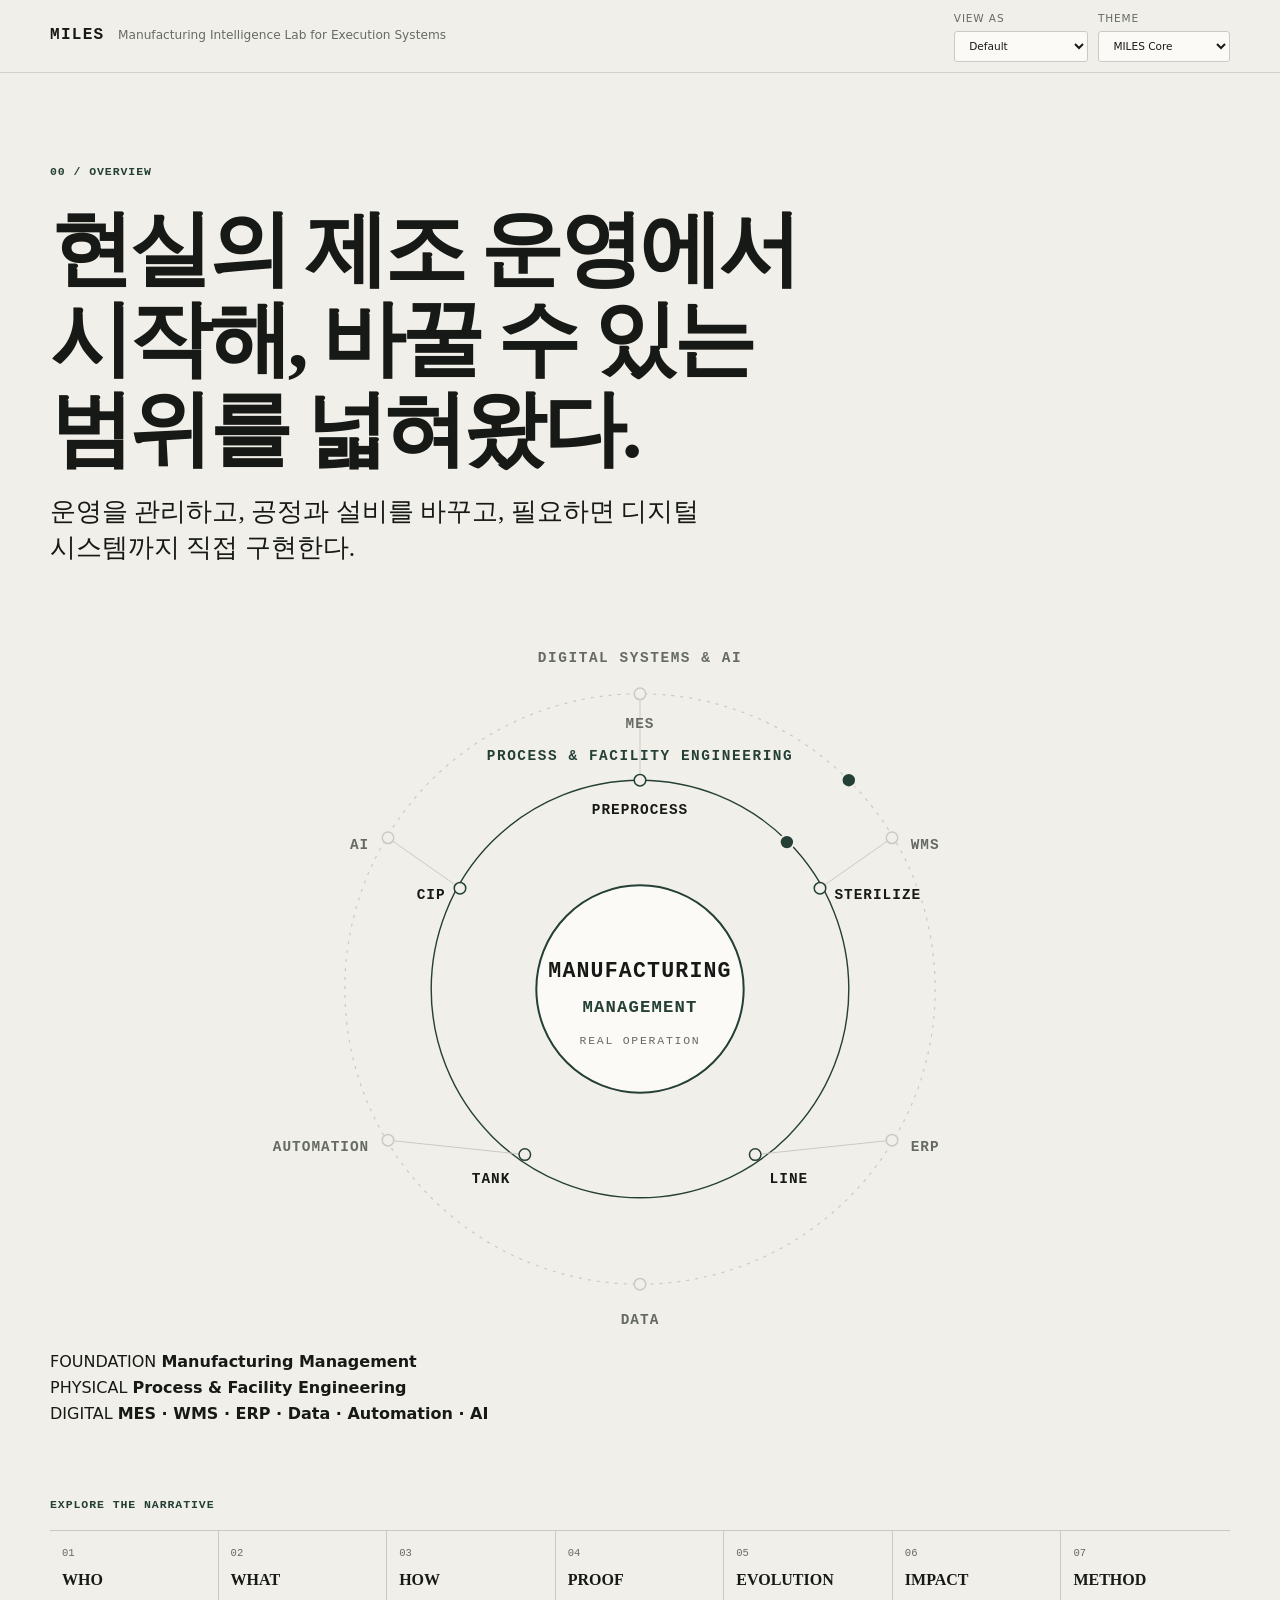
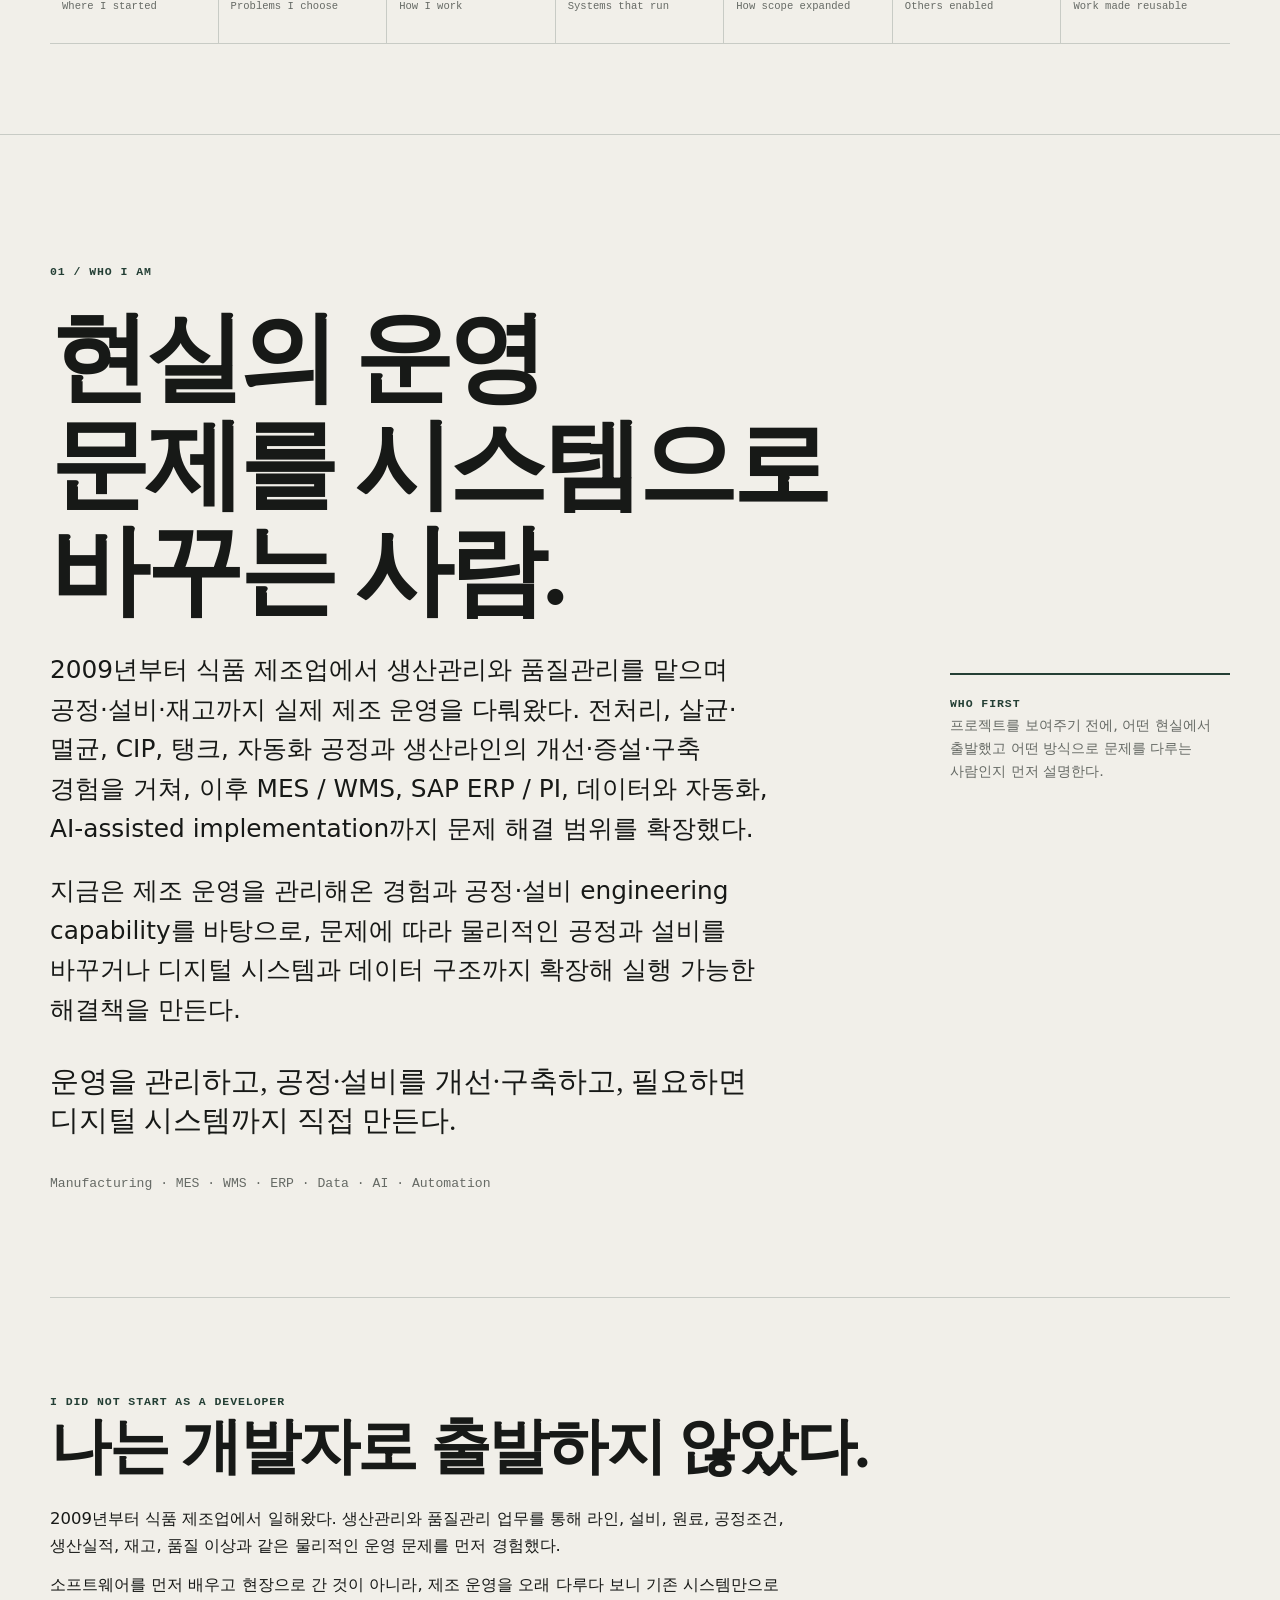
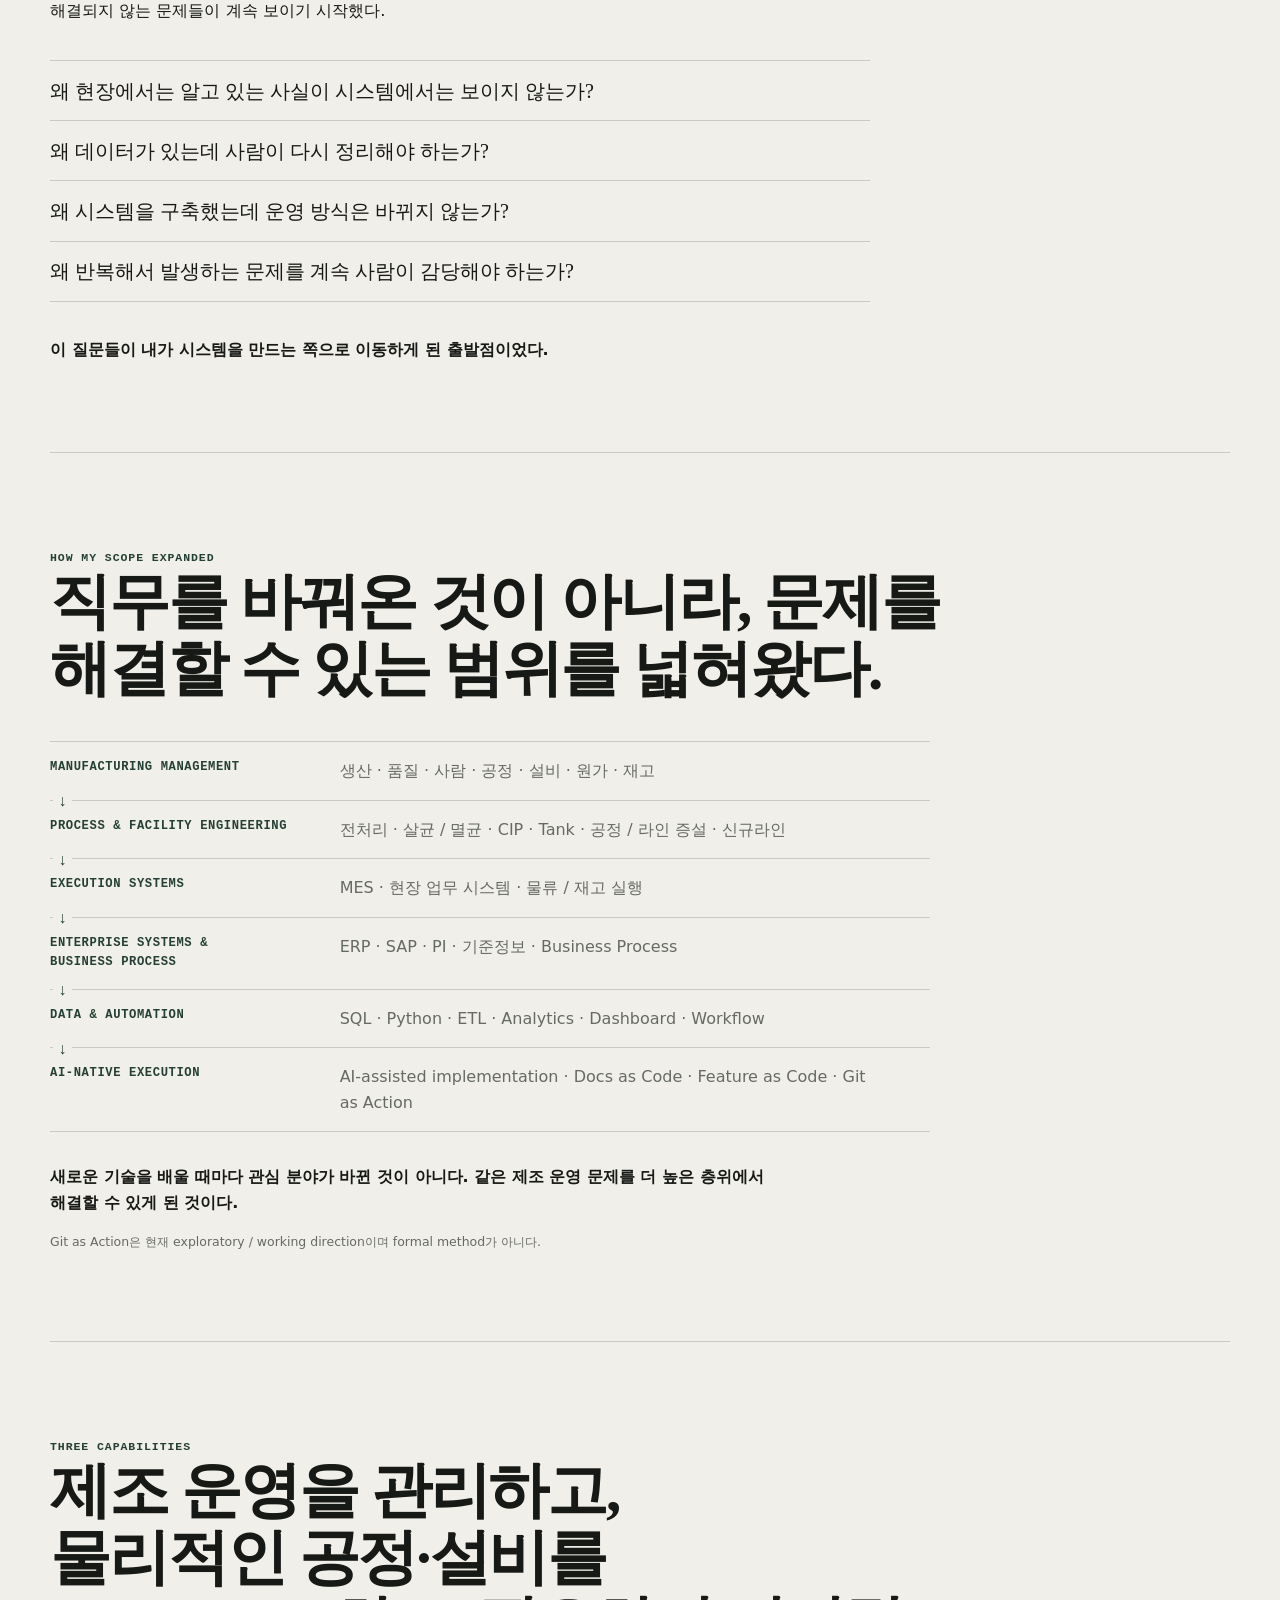
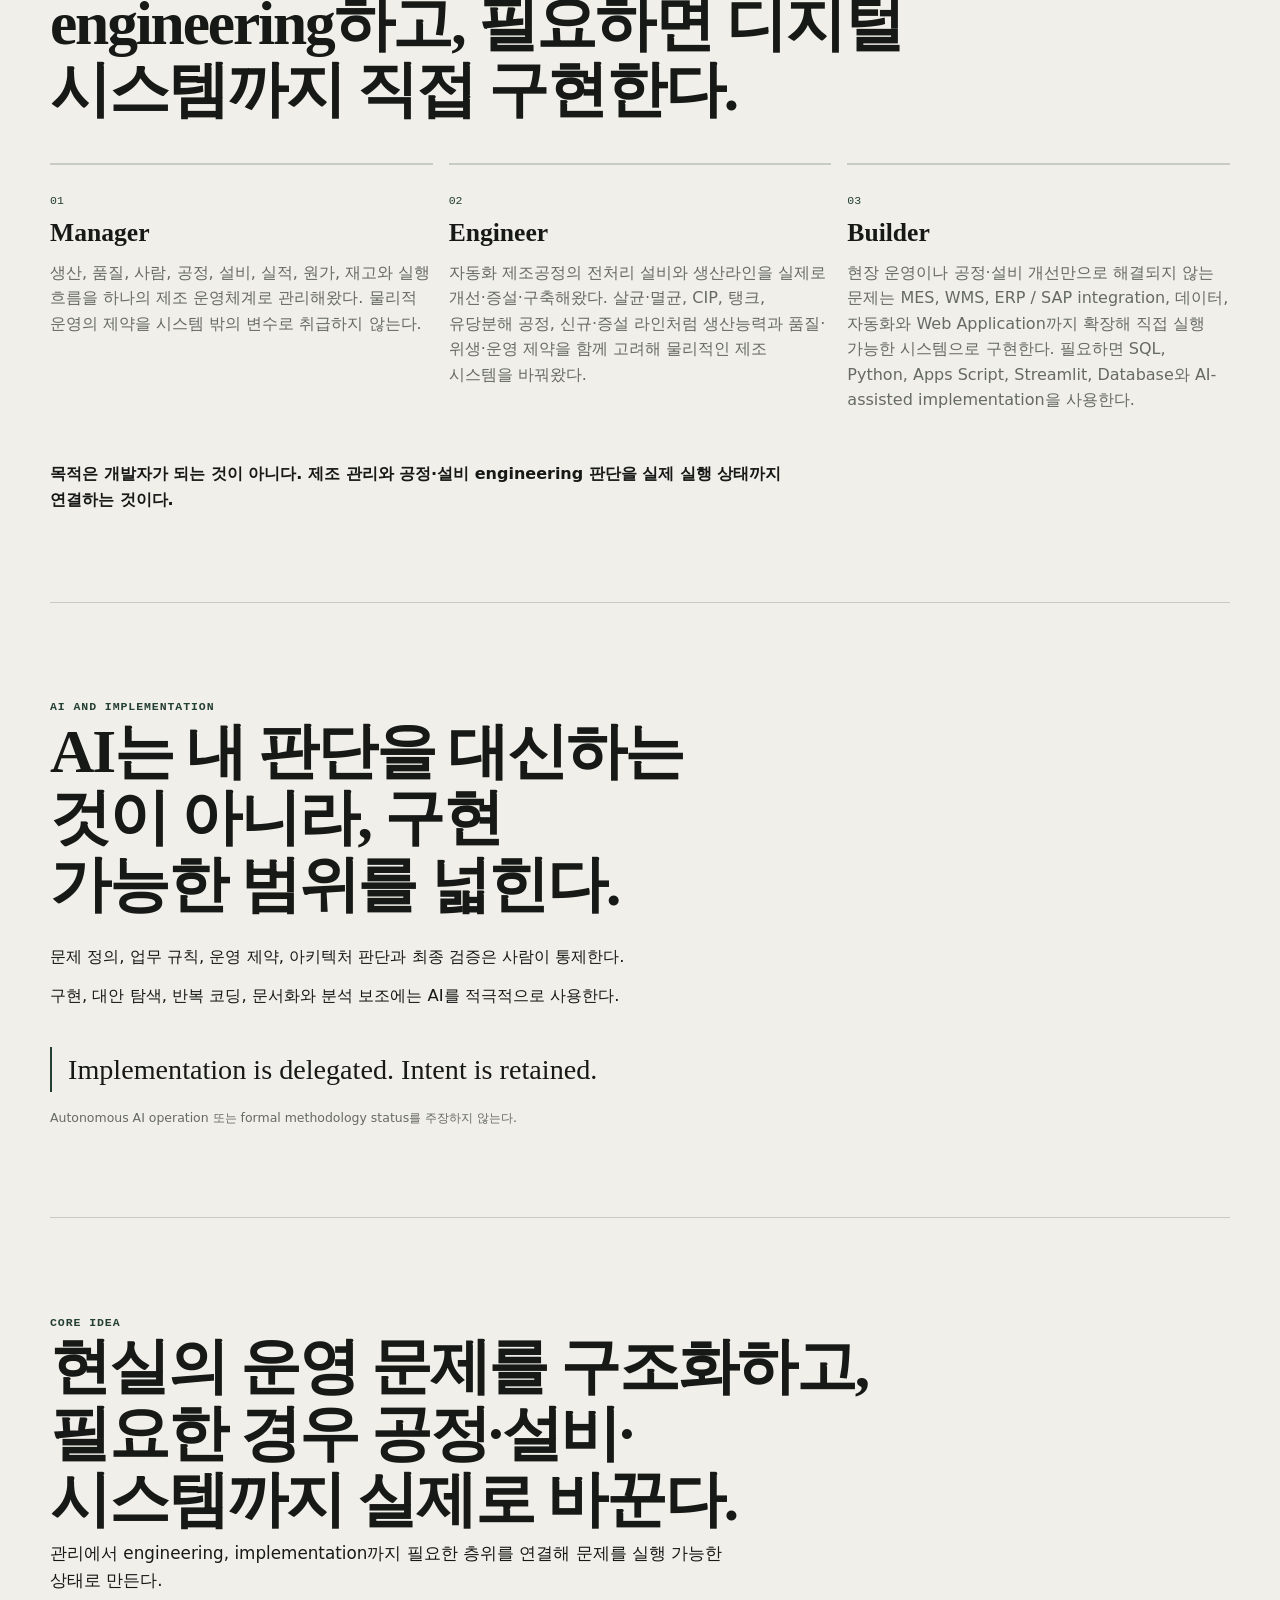
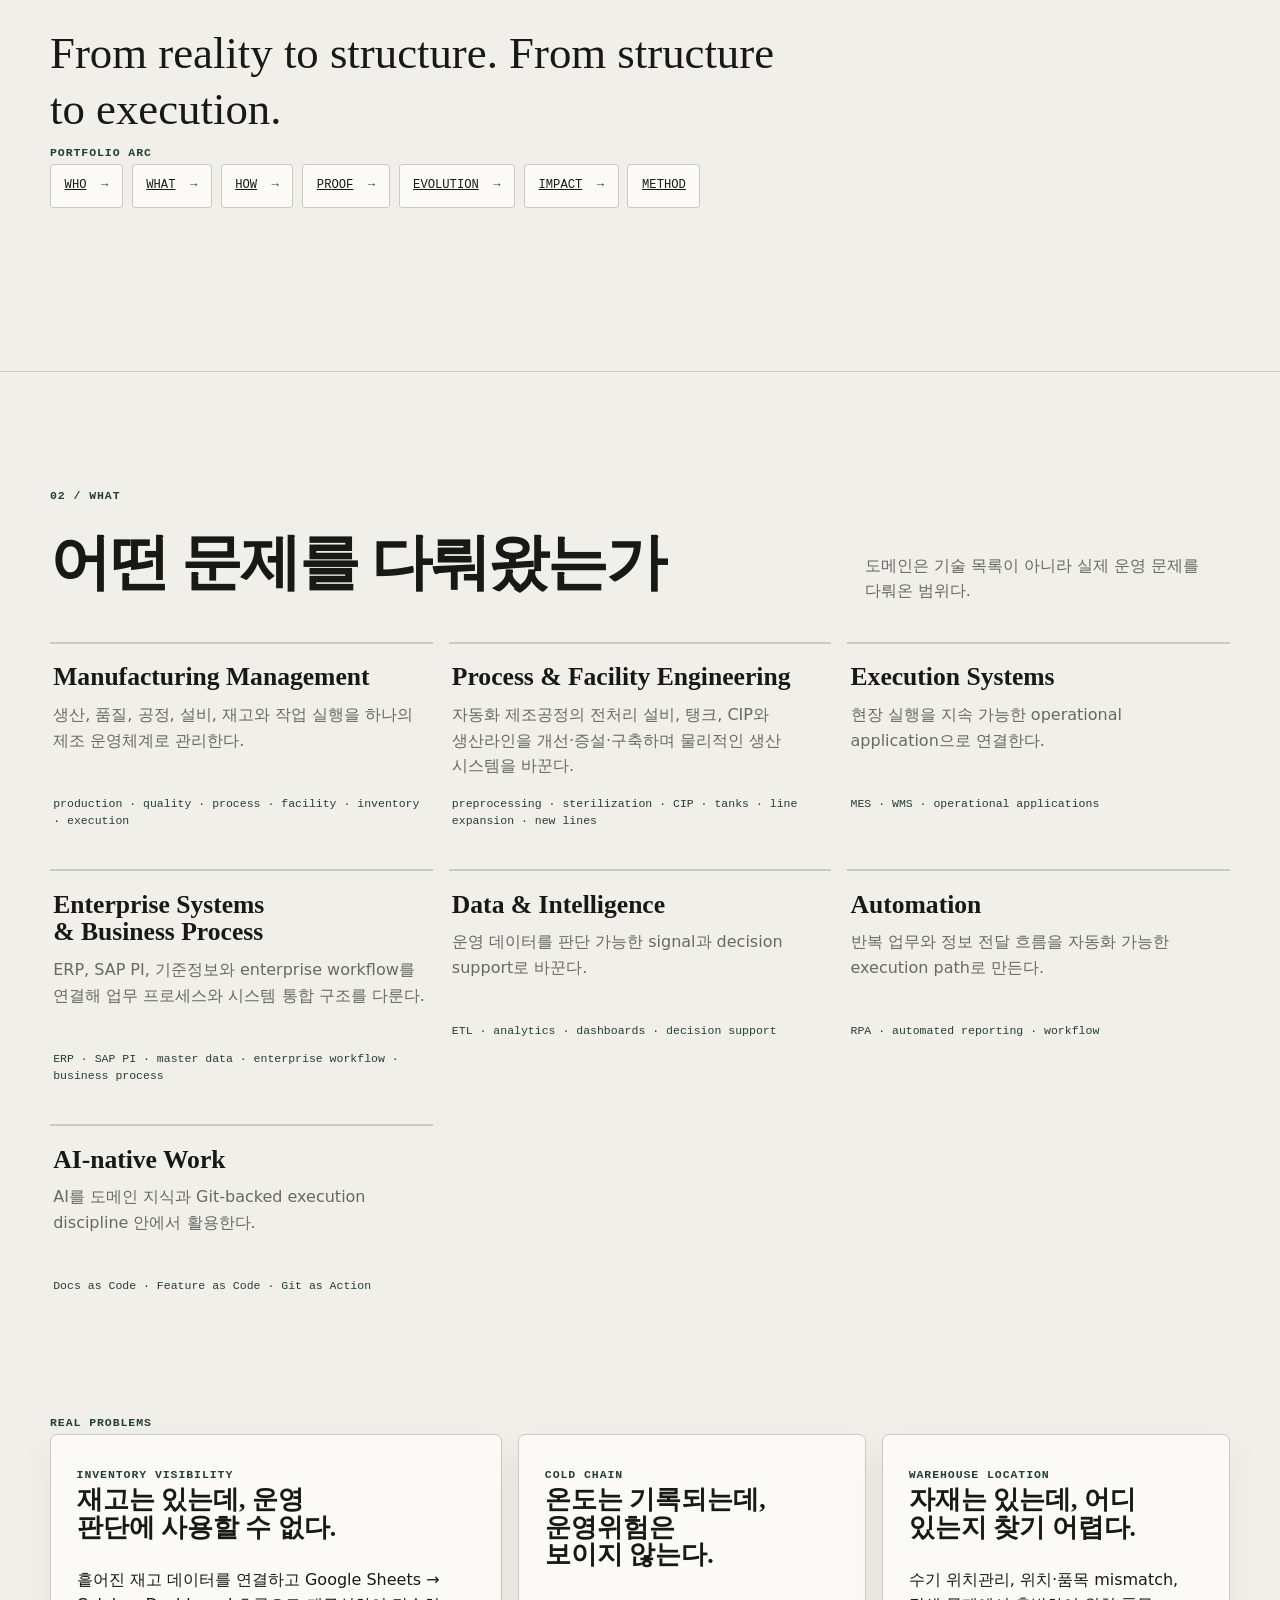
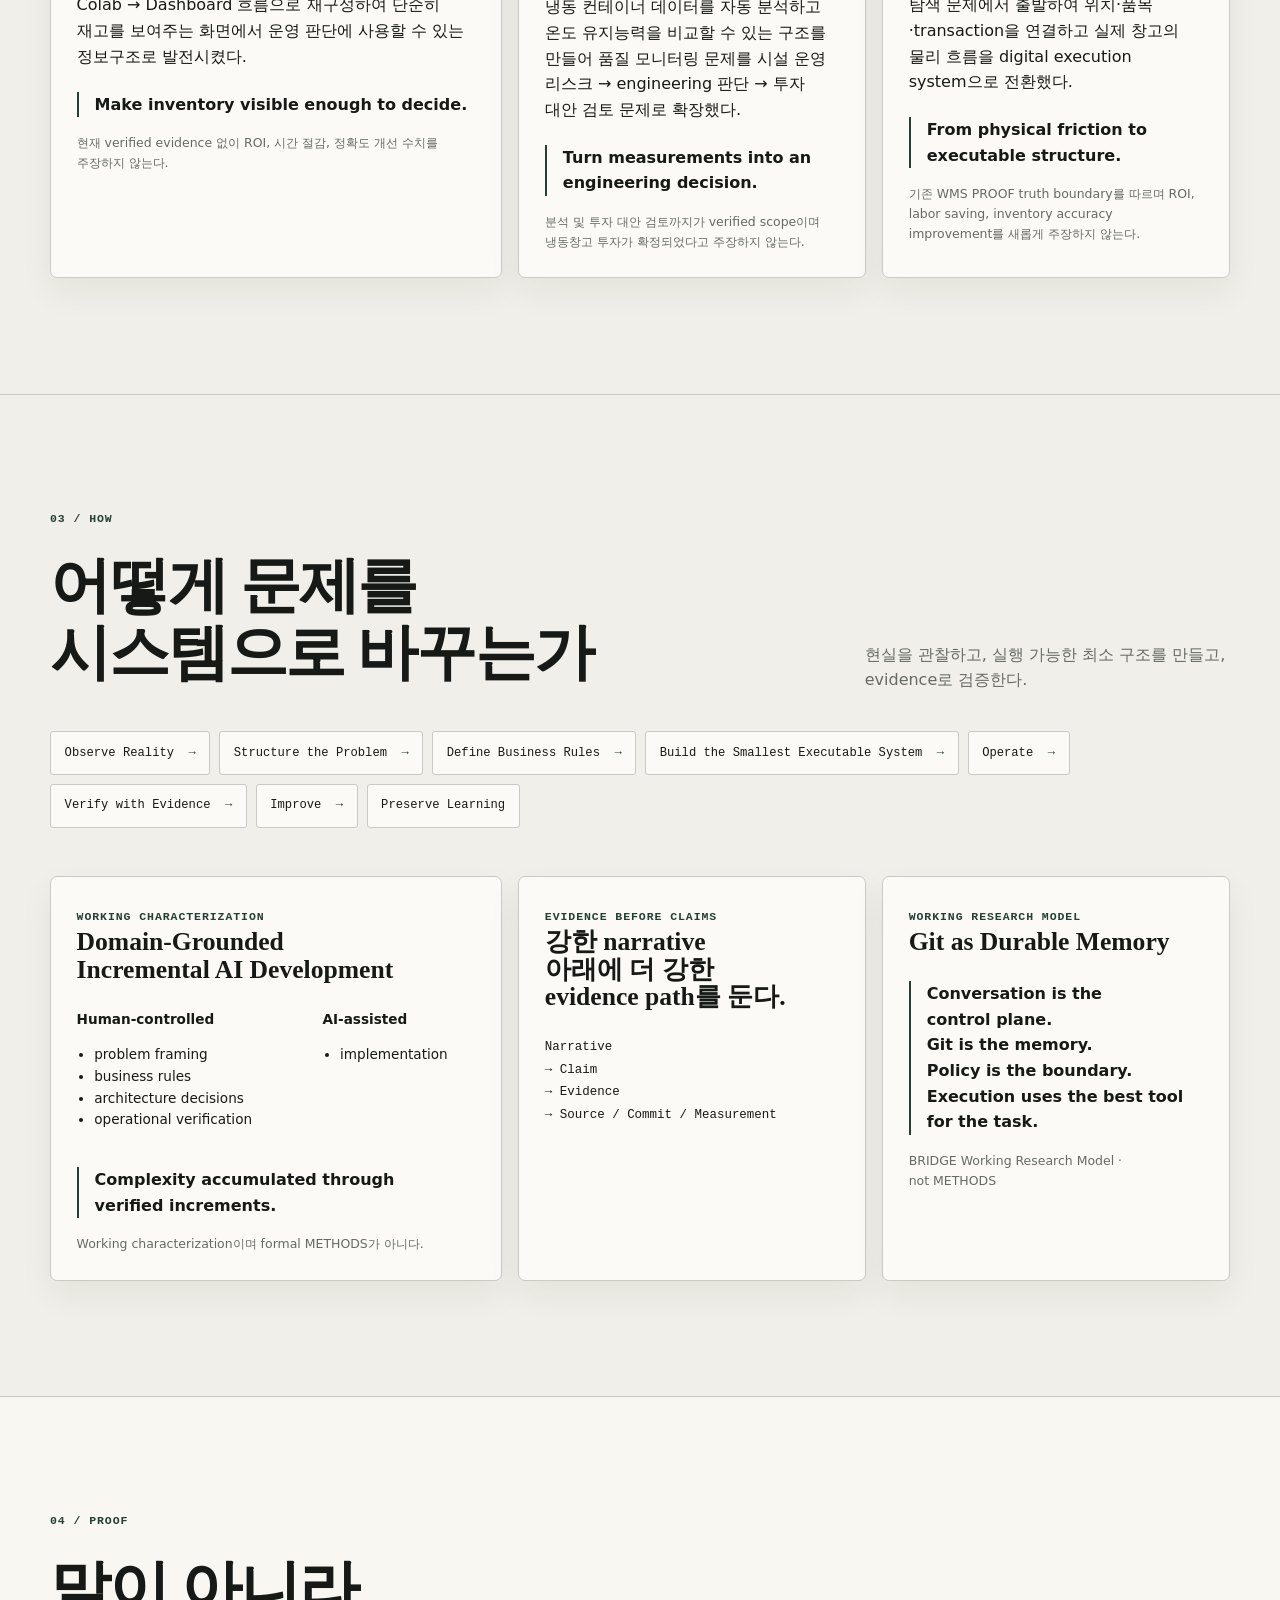
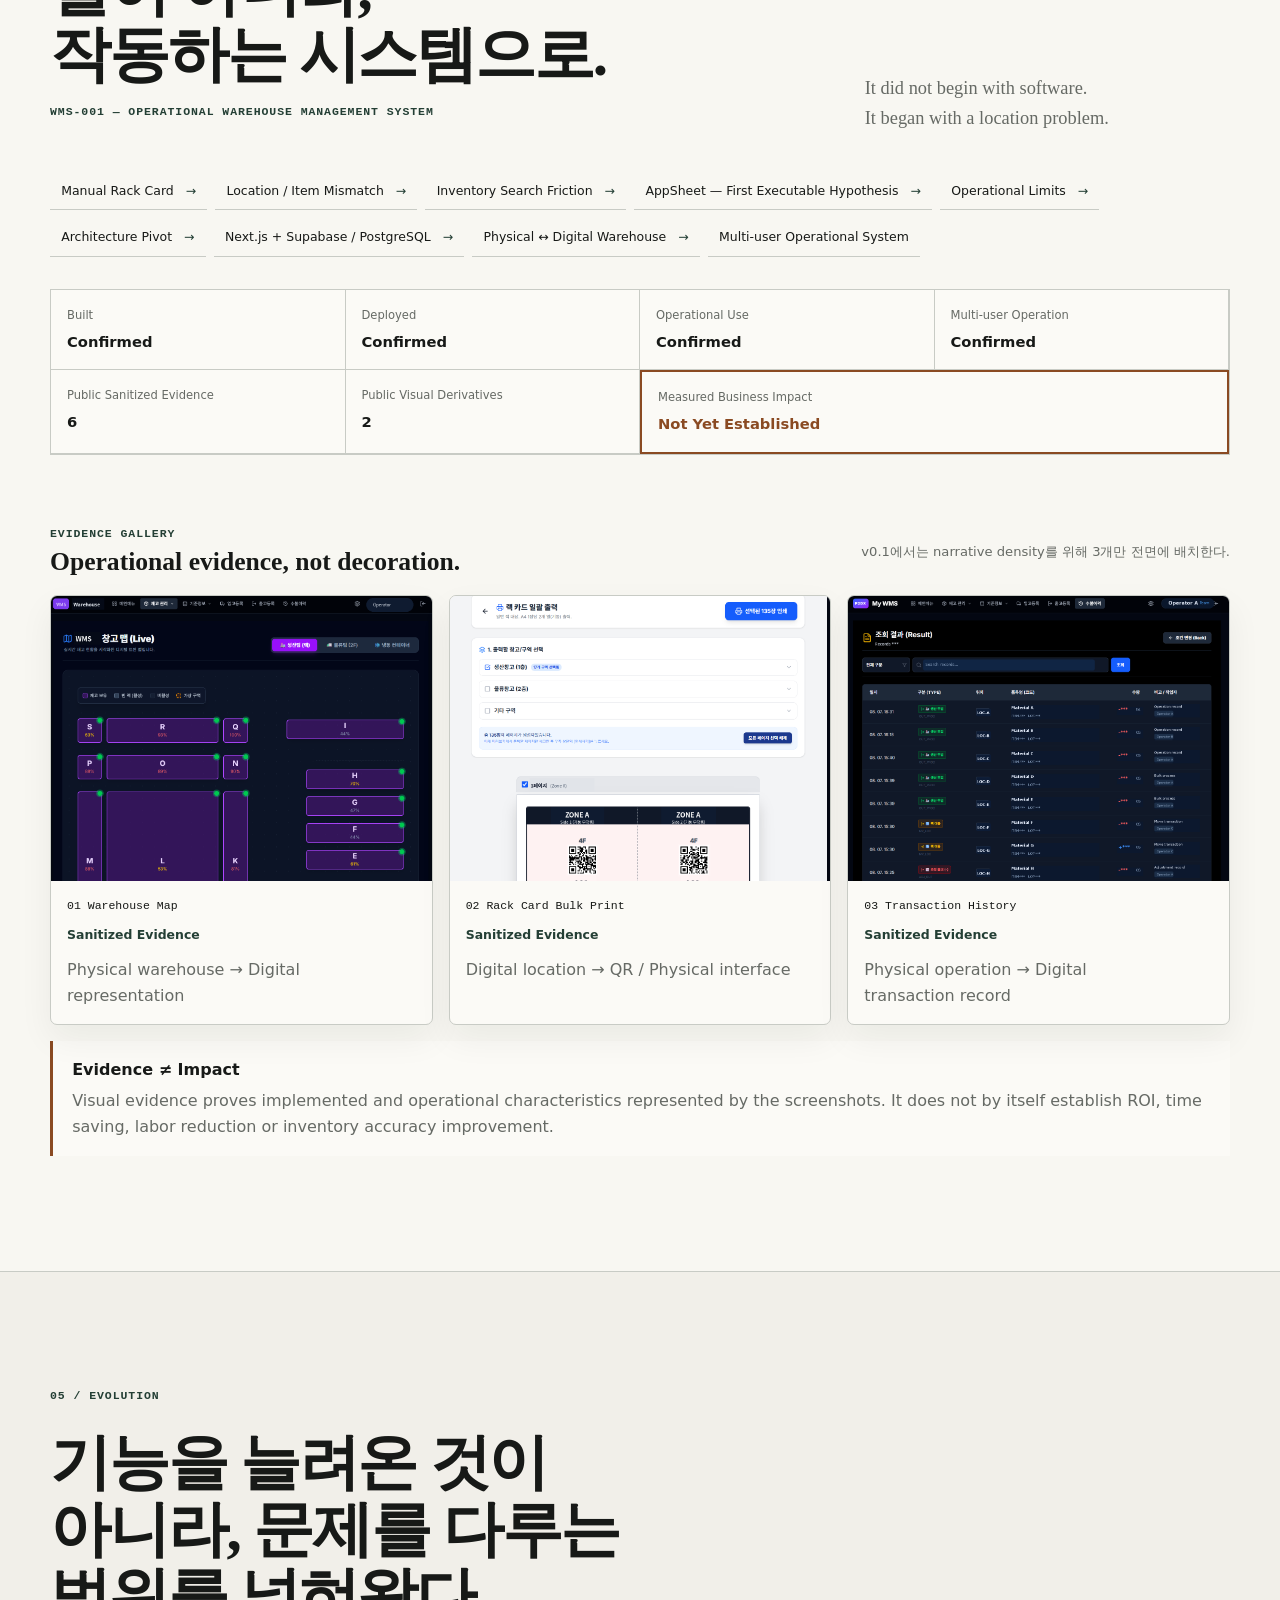
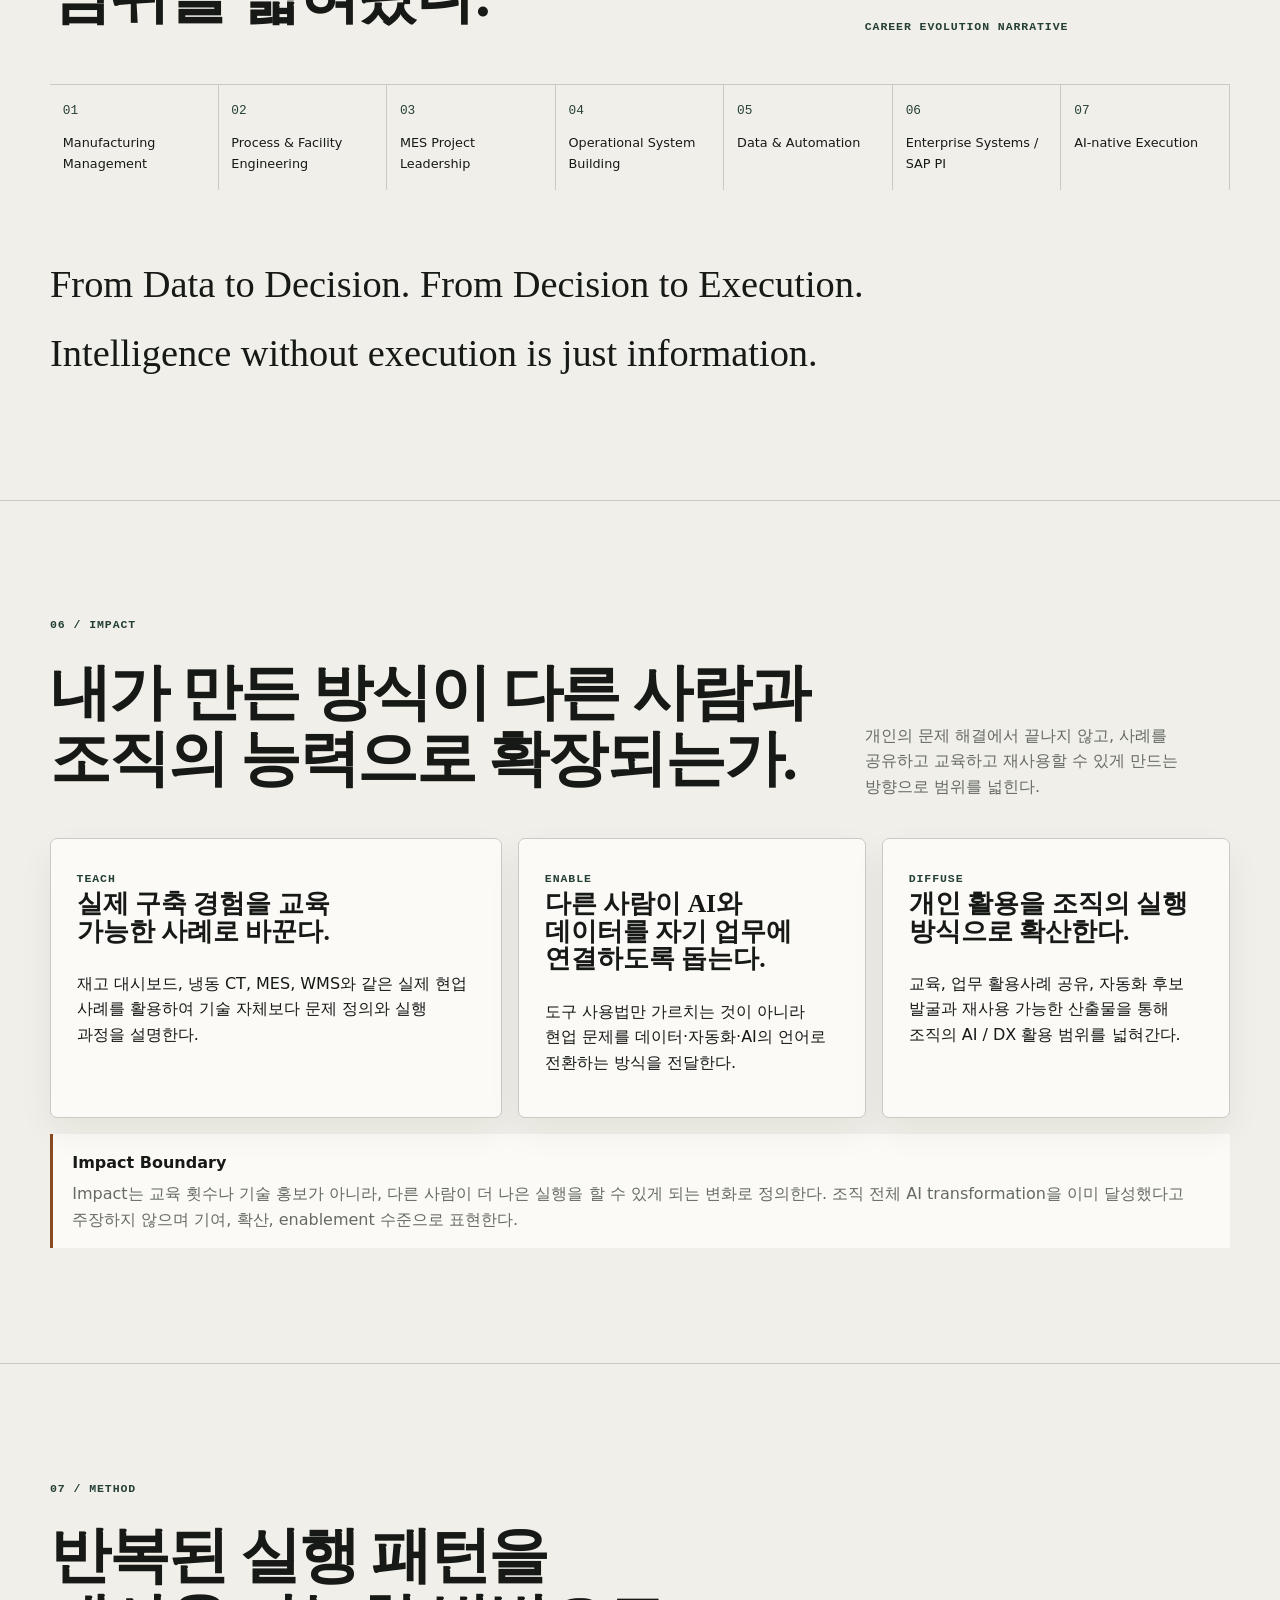
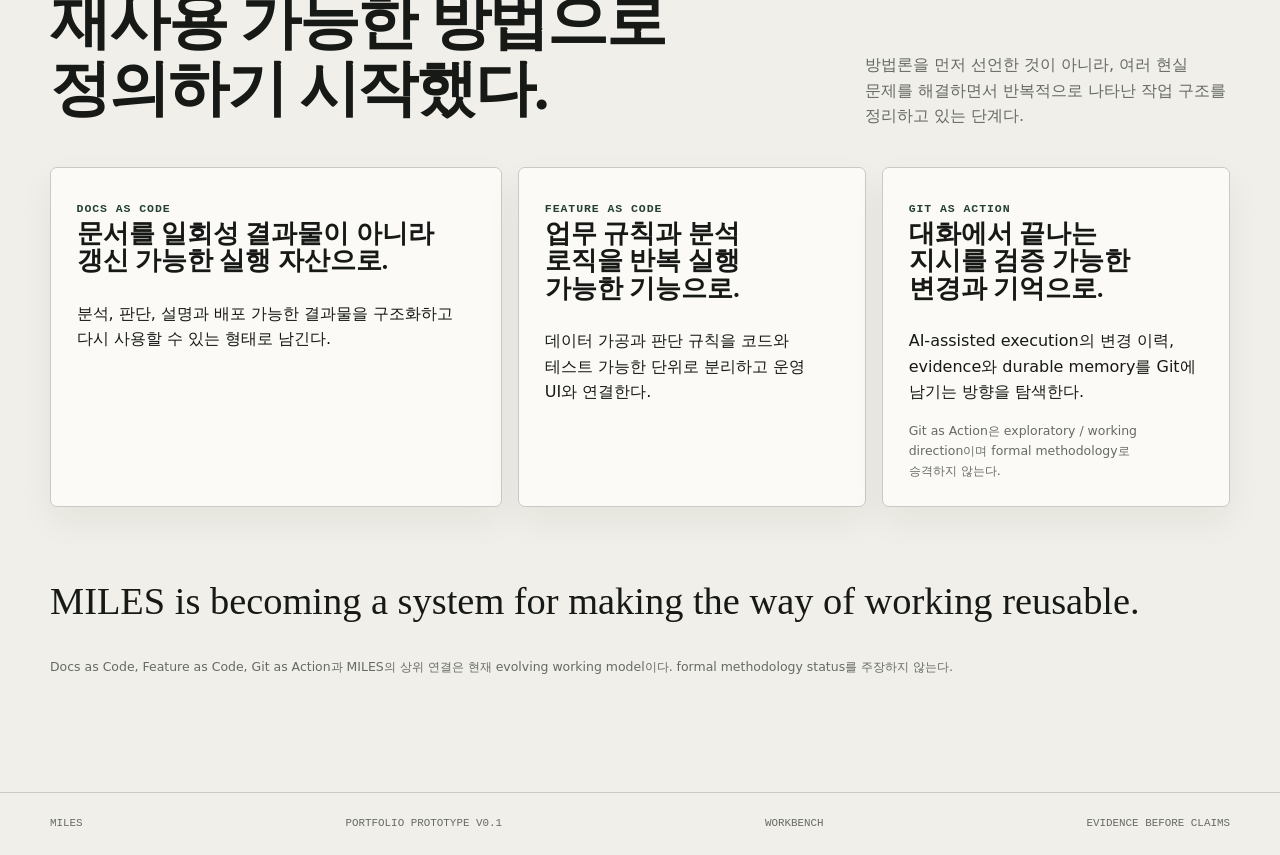
==== commit 170c195b: "Compress PORTFOLIO-001 overview structure" ====
--- a/workbench/PORTFOLIO-001/index.html
+++ b/workbench/PORTFOLIO-001/index.html
@@ -42,106 +42,102 @@
       <div class="section-inner">
         <p class="section-index">00 / OVERVIEW</p>
 
-        <div class="overview-intro">
-          <div>
+        <div class="overview-main">
+          <div class="overview-copy">
             <h1 id="overview-title" class="overview-title">현실의 제조 운영에서 시작해, 바꿀 수 있는 범위를 넓혀왔다.</h1>
             <p class="overview-thesis">운영을 관리하고, 공정과 설비를 바꾸고, 필요하면 디지털 시스템까지 직접 구현한다.</p>
           </div>
-          <p class="overview-path">Manufacturing Management → Process &amp; Facility Engineering → Digital Systems &amp; AI</p>
-        </div>
-
-        <div class="manufacturing-core-visualization">
-          <svg class="manufacturing-core-map" viewBox="0 0 500 500" role="img" aria-labelledby="manufacturing-core-title manufacturing-core-desc">
-            <title id="manufacturing-core-title">Manufacturing capability expansion</title>
-            <desc id="manufacturing-core-desc">Manufacturing Management at the core, surrounded by physical Process and Facility Engineering, expanding outward to MES, WMS, ERP, Data, Automation and AI.</desc>
-
-            <circle class="core-map-ring core-map-ring--outer" cx="250" cy="250" r="205"></circle>
-            <circle class="core-map-ring core-map-ring--inner" cx="250" cy="250" r="145"></circle>
-
-            <line class="core-map-connector" x1="250" y1="105" x2="250" y2="45"></line>
-            <line class="core-map-connector" x1="375" y1="180" x2="425" y2="145"></line>
-            <line class="core-map-connector" x1="330" y1="365" x2="425" y2="355"></line>
-            <line class="core-map-connector" x1="170" y1="365" x2="75" y2="355"></line>
-            <line class="core-map-connector" x1="125" y1="180" x2="75" y2="145"></line>
-
-            <text class="core-map-layer-label core-map-layer-label--outer" x="250" y="20" text-anchor="middle">DIGITAL SYSTEMS &amp; AI</text>
-            <text class="core-map-layer-label core-map-layer-label--inner" x="250" y="88" text-anchor="middle">PROCESS &amp; FACILITY ENGINEERING</text>
-
-            <g class="core-map-node core-map-node--outer">
-              <circle cx="250" cy="45" r="4"></circle>
-              <text x="250" y="66" text-anchor="middle">MES</text>
-            </g>
-            <g class="core-map-node core-map-node--outer">
-              <circle cx="425" cy="145" r="4"></circle>
-              <text x="438" y="150" text-anchor="start">WMS</text>
-            </g>
-            <g class="core-map-node core-map-node--outer">
-              <circle cx="425" cy="355" r="4"></circle>
-              <text x="438" y="360" text-anchor="start">ERP</text>
-            </g>
-            <g class="core-map-node core-map-node--outer">
-              <circle cx="250" cy="455" r="4"></circle>
-              <text x="250" y="480" text-anchor="middle">DATA</text>
-            </g>
-            <g class="core-map-node core-map-node--outer">
-              <circle cx="75" cy="355" r="4"></circle>
-              <text x="62" y="360" text-anchor="end">AUTOMATION</text>
-            </g>
-            <g class="core-map-node core-map-node--outer">
-              <circle cx="75" cy="145" r="4"></circle>
-              <text x="62" y="150" text-anchor="end">AI</text>
-            </g>
-
-            <g class="core-map-node core-map-node--inner">
-              <circle cx="250" cy="105" r="4"></circle>
-              <text x="250" y="126" text-anchor="middle">PREPROCESS</text>
-            </g>
-            <g class="core-map-node core-map-node--inner">
-              <circle cx="375" cy="180" r="4"></circle>
-              <text x="385" y="185" text-anchor="start">STERILIZE</text>
-            </g>
-            <g class="core-map-node core-map-node--inner">
-              <circle cx="330" cy="365" r="4"></circle>
-              <text x="340" y="382" text-anchor="start">LINE</text>
-            </g>
-            <g class="core-map-node core-map-node--inner">
-              <circle cx="170" cy="365" r="4"></circle>
-              <text x="160" y="382" text-anchor="end">TANK</text>
-            </g>
-            <g class="core-map-node core-map-node--inner">
-              <circle cx="125" cy="180" r="4"></circle>
-              <text x="115" y="185" text-anchor="end">CIP</text>
-            </g>
-
-            <circle class="core-map-core" cx="250" cy="250" r="72"></circle>
-            <text class="core-map-core-label" x="250" y="238" text-anchor="middle">MANUFACTURING</text>
-            <text class="core-map-core-label core-map-core-label--secondary" x="250" y="263" text-anchor="middle">MANAGEMENT</text>
-            <text class="core-map-core-micro" x="250" y="286" text-anchor="middle">REAL OPERATION</text>
-
-            <g class="core-map-signal core-map-signal--inner">
-              <circle cx="352" cy="148" r="5"></circle>
-            </g>
-            <g class="core-map-signal core-map-signal--outer">
-              <circle cx="395" cy="105" r="5"></circle>
-            </g>
-          </svg>
-        </div>
-
-        <div class="overview-layers" aria-label="Capability expansion layers">
-          <div class="overview-layer">
-            <span class="overview-layer-index">01 / FOUNDATION</span>
-            <h2>Manufacturing Management</h2>
-            <p>production · quality · process · facility · inventory · execution</p>
-          </div>
-          <div class="overview-layer">
-            <span class="overview-layer-index">02 / PHYSICAL ENGINEERING</span>
-            <h2>Process &amp; Facility Engineering</h2>
-            <p>preprocessing · sterilization · CIP · tanks · line expansion</p>
-          </div>
-          <div class="overview-layer">
-            <span class="overview-layer-index">03 / DIGITAL EXPANSION</span>
-            <h2>Digital Systems &amp; AI</h2>
-            <p>MES · WMS · ERP · Data · Automation · AI</p>
+
+          <div class="manufacturing-core-visualization">
+            <svg class="manufacturing-core-map" viewBox="0 0 500 500" role="img" aria-labelledby="manufacturing-core-title manufacturing-core-desc">
+              <title id="manufacturing-core-title">Manufacturing capability expansion</title>
+              <desc id="manufacturing-core-desc">Manufacturing Management at the core, surrounded by physical Process and Facility Engineering, expanding outward to MES, WMS, ERP, Data, Automation and AI.</desc>
+
+              <circle class="core-map-ring core-map-ring--outer" cx="250" cy="250" r="205"></circle>
+              <circle class="core-map-ring core-map-ring--inner" cx="250" cy="250" r="145"></circle>
+
+              <line class="core-map-connector" x1="250" y1="105" x2="250" y2="45"></line>
+              <line class="core-map-connector" x1="375" y1="180" x2="425" y2="145"></line>
+              <line class="core-map-connector" x1="330" y1="365" x2="425" y2="355"></line>
+              <line class="core-map-connector" x1="170" y1="365" x2="75" y2="355"></line>
+              <line class="core-map-connector" x1="125" y1="180" x2="75" y2="145"></line>
+
+              <text class="core-map-layer-label core-map-layer-label--outer" x="250" y="20" text-anchor="middle">DIGITAL SYSTEMS &amp; AI</text>
+              <text class="core-map-layer-label core-map-layer-label--inner" x="250" y="88" text-anchor="middle">PROCESS &amp; FACILITY ENGINEERING</text>
+
+              <g class="core-map-node core-map-node--outer">
+                <circle cx="250" cy="45" r="4"></circle>
+                <text x="250" y="66" text-anchor="middle">MES</text>
+              </g>
+              <g class="core-map-node core-map-node--outer">
+                <circle cx="425" cy="145" r="4"></circle>
+                <text x="438" y="150" text-anchor="start">WMS</text>
+              </g>
+              <g class="core-map-node core-map-node--outer">
+                <circle cx="425" cy="355" r="4"></circle>
+                <text x="438" y="360" text-anchor="start">ERP</text>
+              </g>
+              <g class="core-map-node core-map-node--outer">
+                <circle cx="250" cy="455" r="4"></circle>
+                <text x="250" y="480" text-anchor="middle">DATA</text>
+              </g>
+              <g class="core-map-node core-map-node--outer">
+                <circle cx="75" cy="355" r="4"></circle>
+                <text x="62" y="360" text-anchor="end">AUTOMATION</text>
+              </g>
+              <g class="core-map-node core-map-node--outer">
+                <circle cx="75" cy="145" r="4"></circle>
+                <text x="62" y="150" text-anchor="end">AI</text>
+              </g>
+
+              <g class="core-map-node core-map-node--inner">
+                <circle cx="250" cy="105" r="4"></circle>
+                <text x="250" y="126" text-anchor="middle">PREPROCESS</text>
+              </g>
+              <g class="core-map-node core-map-node--inner">
+                <circle cx="375" cy="180" r="4"></circle>
+                <text x="385" y="185" text-anchor="start">STERILIZE</text>
+              </g>
+              <g class="core-map-node core-map-node--inner">
+                <circle cx="330" cy="365" r="4"></circle>
+                <text x="340" y="382" text-anchor="start">LINE</text>
+              </g>
+              <g class="core-map-node core-map-node--inner">
+                <circle cx="170" cy="365" r="4"></circle>
+                <text x="160" y="382" text-anchor="end">TANK</text>
+              </g>
+              <g class="core-map-node core-map-node--inner">
+                <circle cx="125" cy="180" r="4"></circle>
+                <text x="115" y="185" text-anchor="end">CIP</text>
+              </g>
+
+              <circle class="core-map-core" cx="250" cy="250" r="72"></circle>
+              <text class="core-map-core-label" x="250" y="238" text-anchor="middle">MANUFACTURING</text>
+              <text class="core-map-core-label core-map-core-label--secondary" x="250" y="263" text-anchor="middle">MANAGEMENT</text>
+              <text class="core-map-core-micro" x="250" y="286" text-anchor="middle">REAL OPERATION</text>
+
+              <g class="core-map-signal core-map-signal--inner">
+                <circle cx="352" cy="148" r="5"></circle>
+              </g>
+              <g class="core-map-signal core-map-signal--outer">
+                <circle cx="395" cy="105" r="5"></circle>
+              </g>
+            </svg>
+          </div>
+
+          <div class="overview-capability-legend" aria-label="Capability expansion legend">
+            <div class="overview-capability-item">
+              <span>FOUNDATION</span>
+              <strong>Manufacturing Management</strong>
+            </div>
+            <div class="overview-capability-item">
+              <span>PHYSICAL</span>
+              <strong>Process &amp; Facility Engineering</strong>
+            </div>
+            <div class="overview-capability-item">
+              <span>DIGITAL</span>
+              <strong>MES · WMS · ERP · Data · Automation · AI</strong>
+            </div>
           </div>
         </div>
 
--- a/workbench/PORTFOLIO-001/styles.css
+++ b/workbench/PORTFOLIO-001/styles.css
@@ -193,6 +193,90 @@
   color: var(--color-muted);
   font-family: var(--font-mono);
   font-size: .78rem;
+}
+.manufacturing-core-visualization {
+  width: min(100%, 720px);
+  margin: clamp(2.5rem, 5vw, 4.5rem) auto 0;
+}
+.manufacturing-core-map {
+  display: block;
+  width: 100%;
+  height: auto;
+  overflow: visible;
+}
+.core-map-ring,
+.core-map-connector,
+.core-map-core {
+  vector-effect: non-scaling-stroke;
+}
+.core-map-ring {
+  fill: none;
+  stroke: var(--color-border);
+}
+.core-map-ring--outer {
+  stroke-width: 1.2;
+  stroke-dasharray: 3 6;
+}
+.core-map-ring--inner {
+  stroke: var(--color-accent);
+  stroke-width: 1.4;
+}
+.core-map-connector {
+  stroke: var(--color-border);
+  stroke-width: 1;
+}
+.core-map-core {
+  fill: var(--color-surface);
+  stroke: var(--color-accent);
+  stroke-width: 2;
+}
+.core-map-layer-label,
+.core-map-node text,
+.core-map-core-label,
+.core-map-core-micro {
+  font-family: var(--font-mono);
+  dominant-baseline: middle;
+}
+.core-map-layer-label {
+  fill: var(--color-muted);
+  font-size: 10px;
+  font-weight: 700;
+  letter-spacing: 1.1px;
+}
+.core-map-layer-label--inner { fill: var(--color-accent); }
+.core-map-node circle { fill: var(--color-bg); stroke: var(--color-border); stroke-width: 1.5; vector-effect: non-scaling-stroke; }
+.core-map-node text { fill: var(--color-muted); font-size: 10px; font-weight: 700; letter-spacing: .7px; }
+.core-map-node--inner circle { stroke: var(--color-accent); }
+.core-map-node--inner text { fill: var(--color-text); }
+.core-map-core-label {
+  fill: var(--color-text);
+  font-size: 15px;
+  font-weight: 800;
+  letter-spacing: .8px;
+}
+.core-map-core-label--secondary {
+  fill: var(--color-accent);
+  font-size: 12px;
+}
+.core-map-core-micro {
+  fill: var(--color-muted);
+  font-size: 8px;
+  letter-spacing: 1.2px;
+}
+.core-map-signal {
+  transform-box: view-box;
+  transform-origin: 250px 250px;
+  animation: core-map-signal-flow 36s linear infinite;
+}
+.core-map-signal circle {
+  fill: var(--color-accent);
+  stroke: var(--color-bg);
+  stroke-width: 2;
+  vector-effect: non-scaling-stroke;
+}
+.core-map-signal--outer { animation-duration: 48s; animation-direction: reverse; }
+@keyframes core-map-signal-flow {
+  to { transform: rotate(360deg); }
 }
 .overview-layers {
   margin-top: clamp(2.5rem, 5vw, 4.5rem);
@@ -468,6 +552,7 @@
   .overview-intro { grid-template-columns: 1fr; }
   .overview-section { min-height: auto; }
   .overview-path { max-width: 620px; }
+  .manufacturing-core-visualization { width: min(100%, 620px); }
   .overview-layer {
     grid-template-columns: minmax(150px, .35fr) minmax(0, 1fr);
   }
@@ -498,6 +583,15 @@
   h2 { font-size: clamp(2rem, 10vw, 3.2rem); }
   .overview-section { padding-top: 3.5rem; padding-bottom: 3.5rem; }
   .overview-title { font-size: clamp(2.45rem, 11.5vw, 4rem); }
+  .manufacturing-core-visualization {
+    width: 100%;
+    margin-top: 2.25rem;
+  }
+  .core-map-layer-label { font-size: 9px; letter-spacing: .7px; }
+  .core-map-node text { font-size: 9px; letter-spacing: .3px; }
+  .core-map-core-label { font-size: 14px; }
+  .core-map-core-label--secondary { font-size: 11px; }
+  .core-map-core-micro { font-size: 7px; }
   .overview-layer { grid-template-columns: 1fr; gap: .3rem; }
   .overview-layer p { grid-column: auto; }
   .overview-chapters { grid-template-columns: 1fr 1fr; }
@@ -530,4 +624,7 @@
     animation-iteration-count: 1 !important;
     transition-duration: 0.01ms !important;
   }
-}
+  .core-map-signal {
+    animation: none !important;
+  }
+}
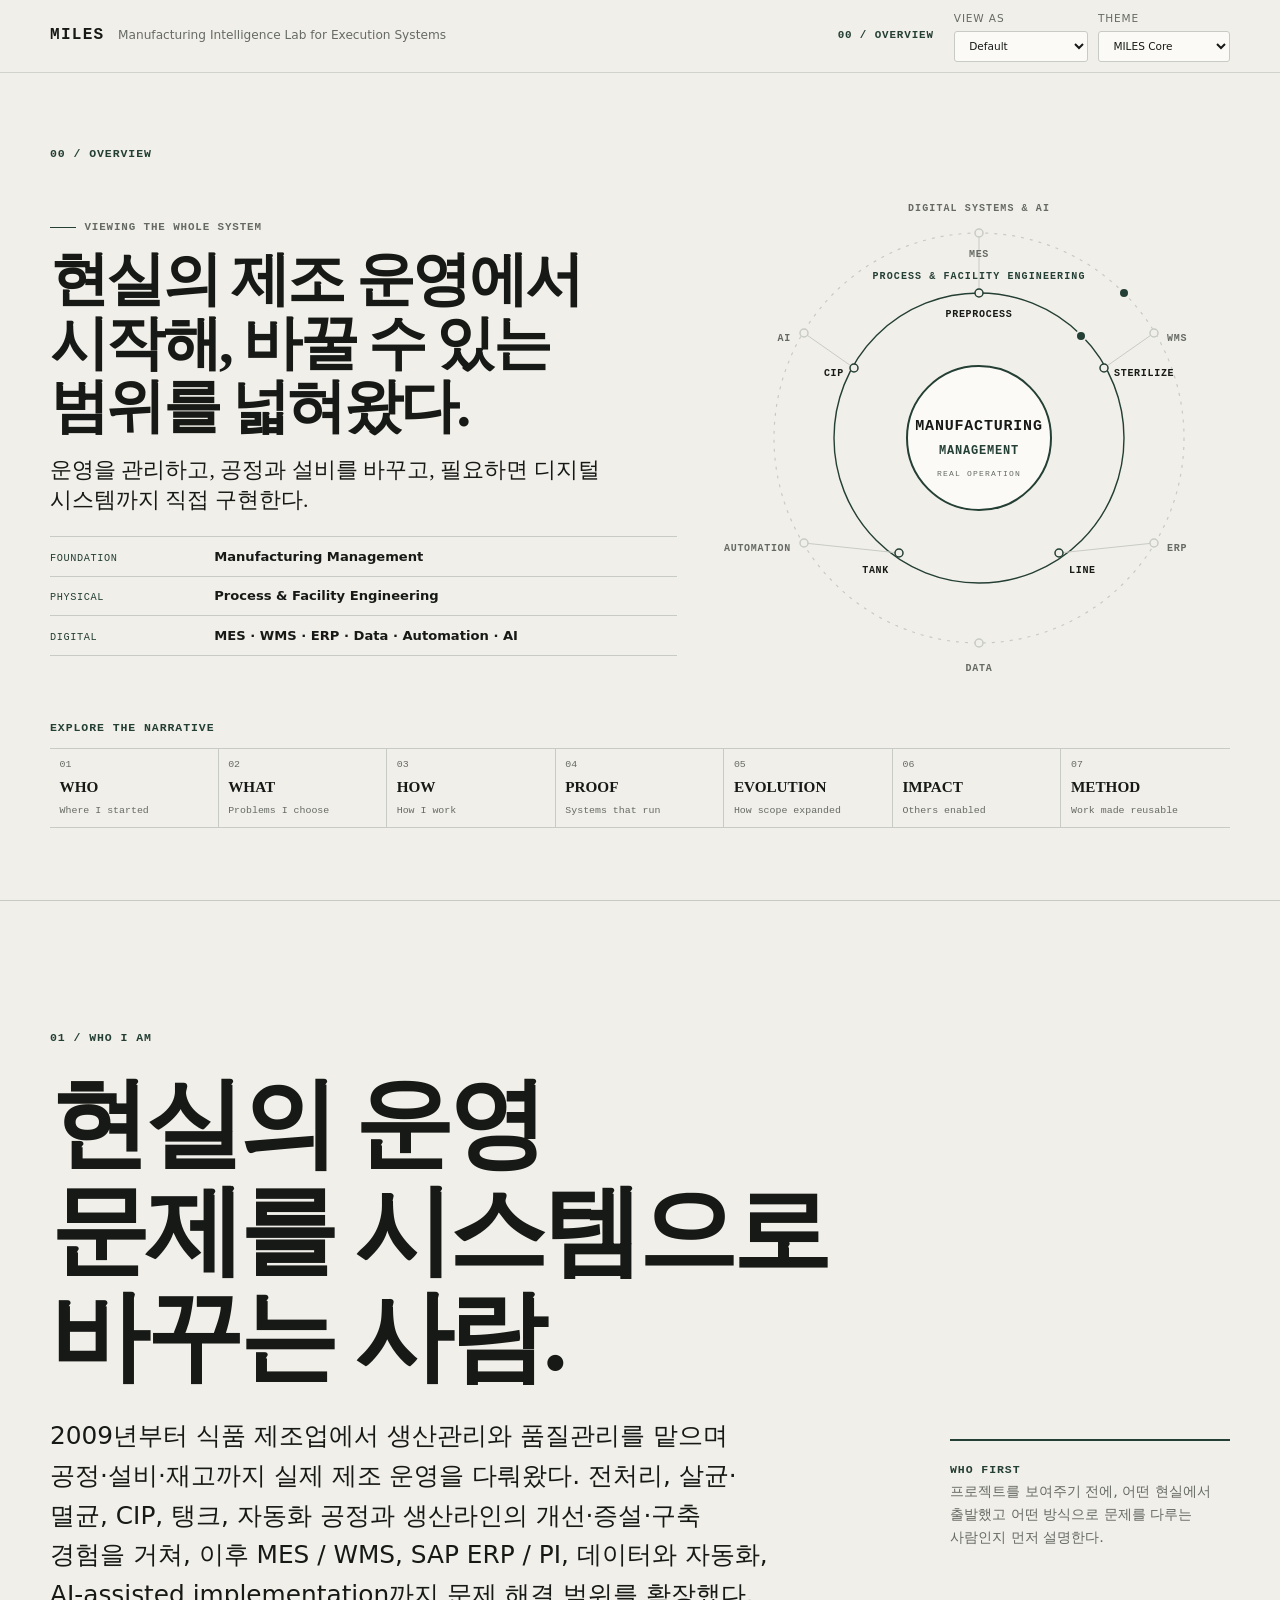
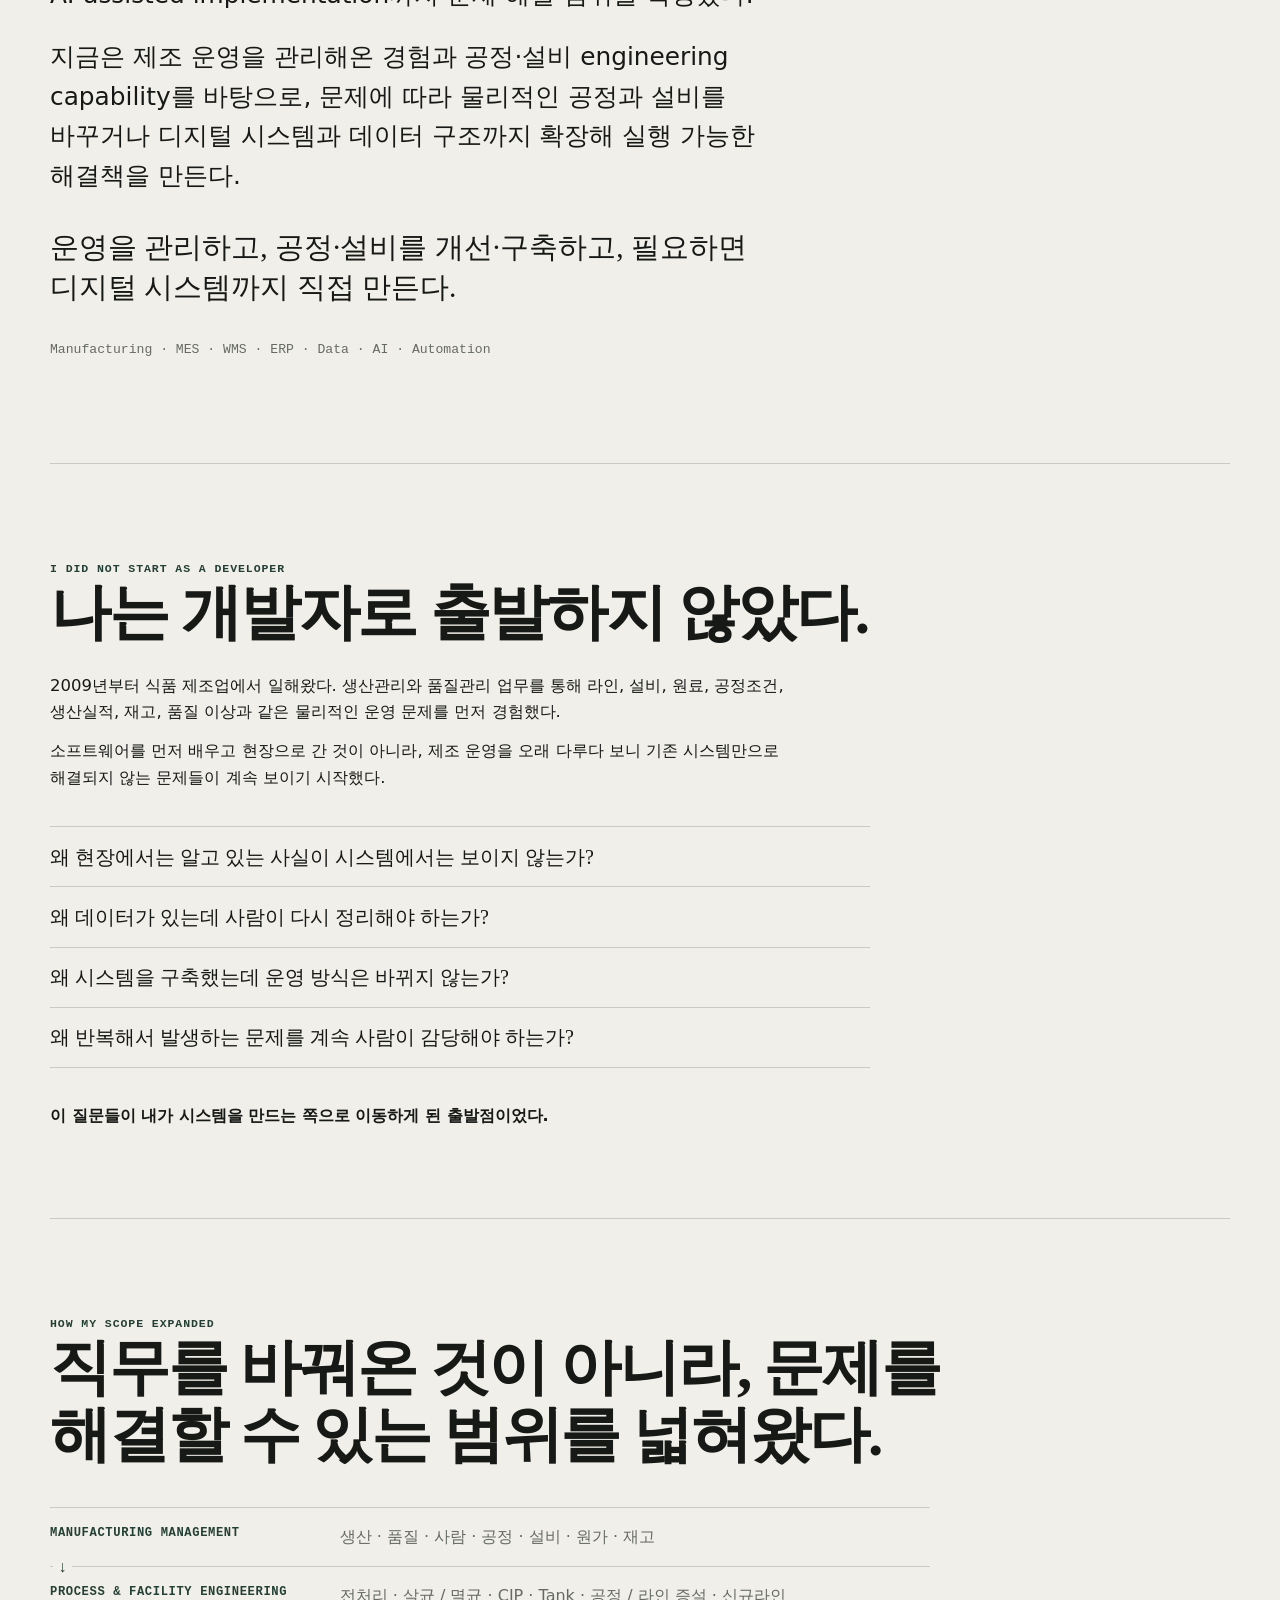
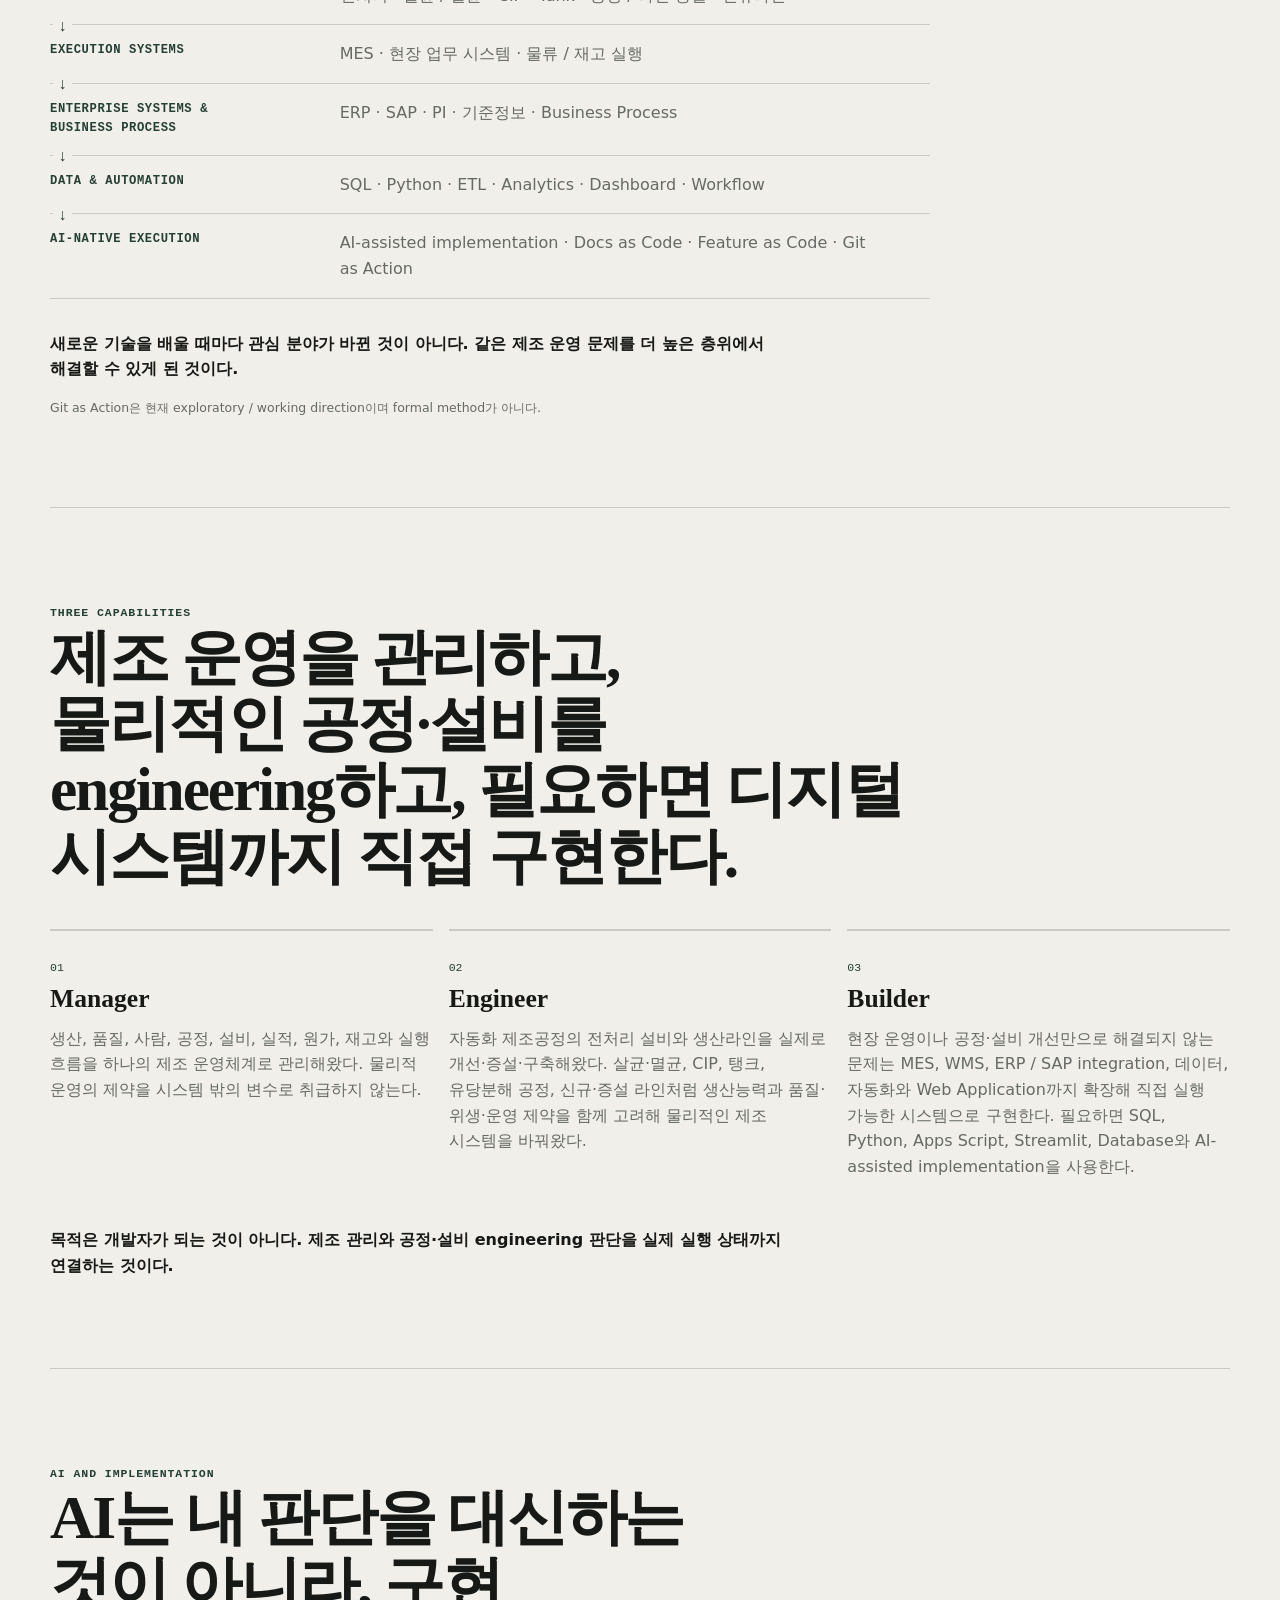
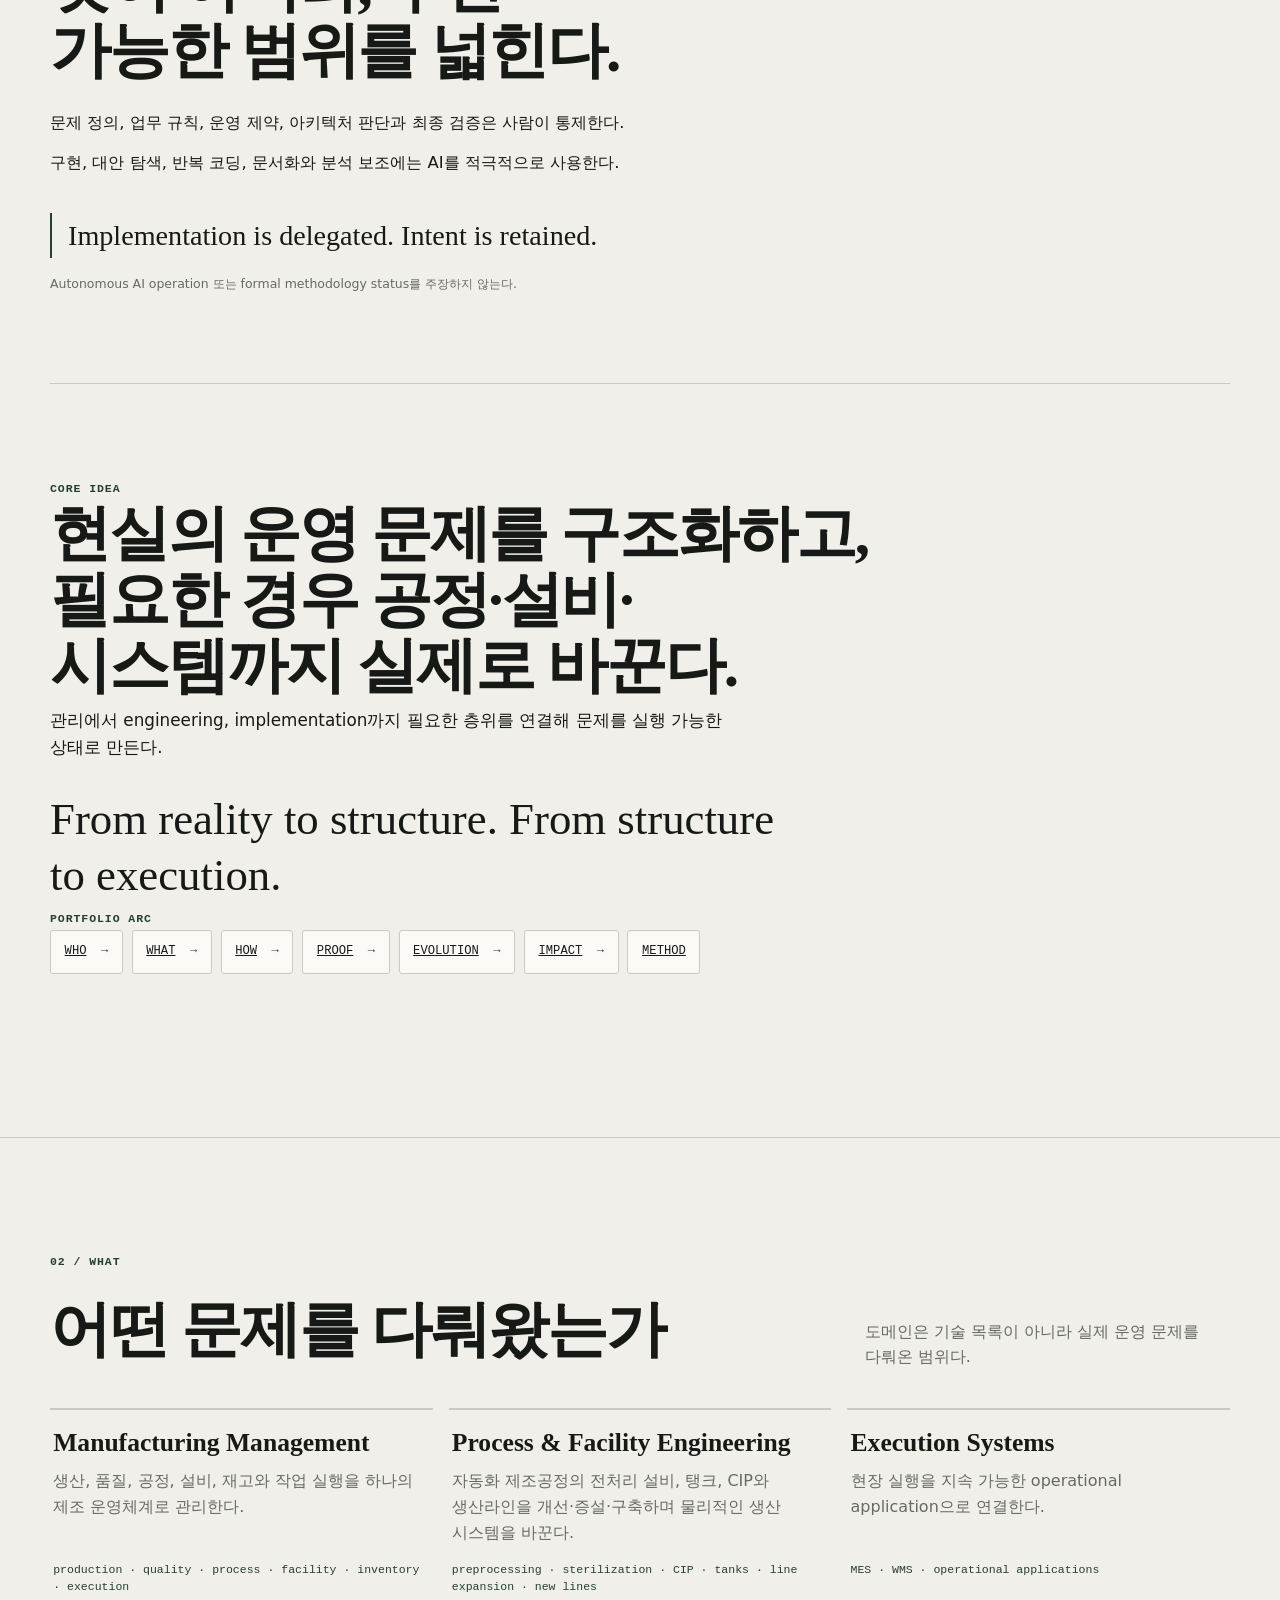
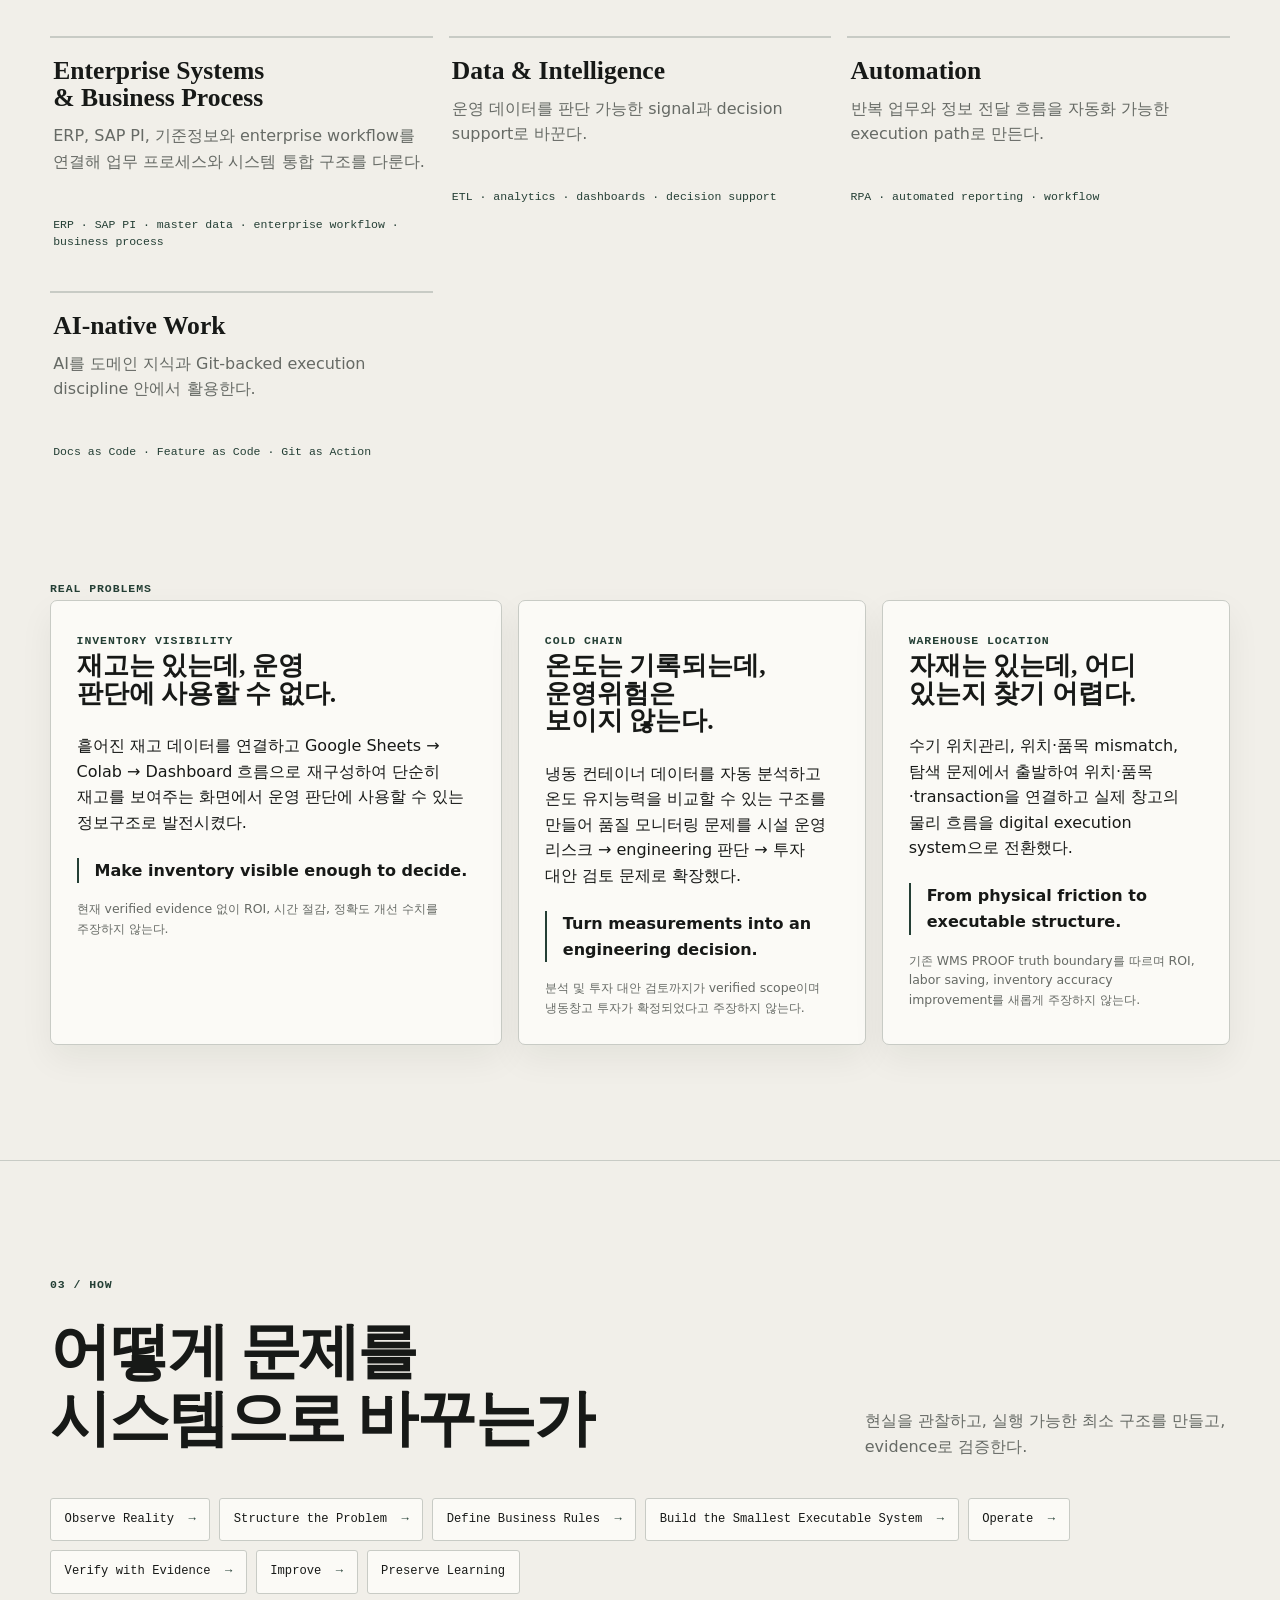
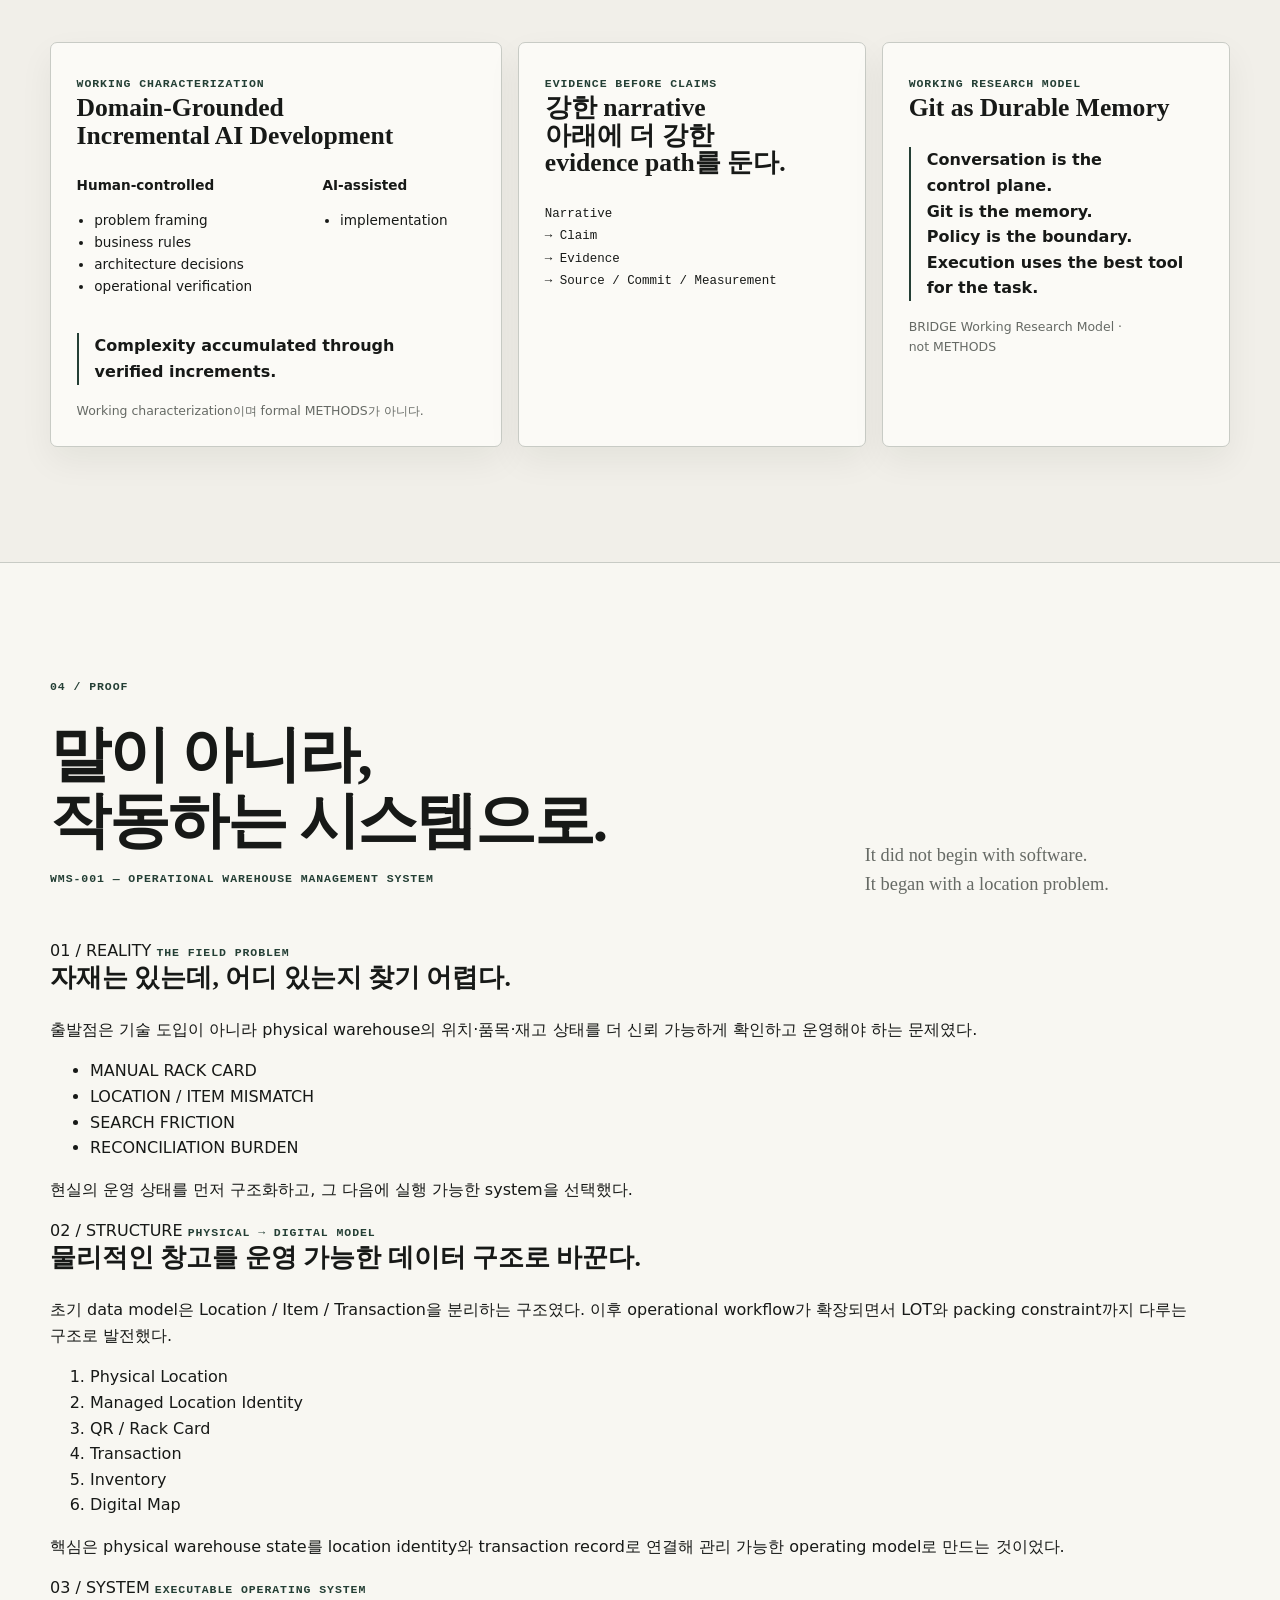
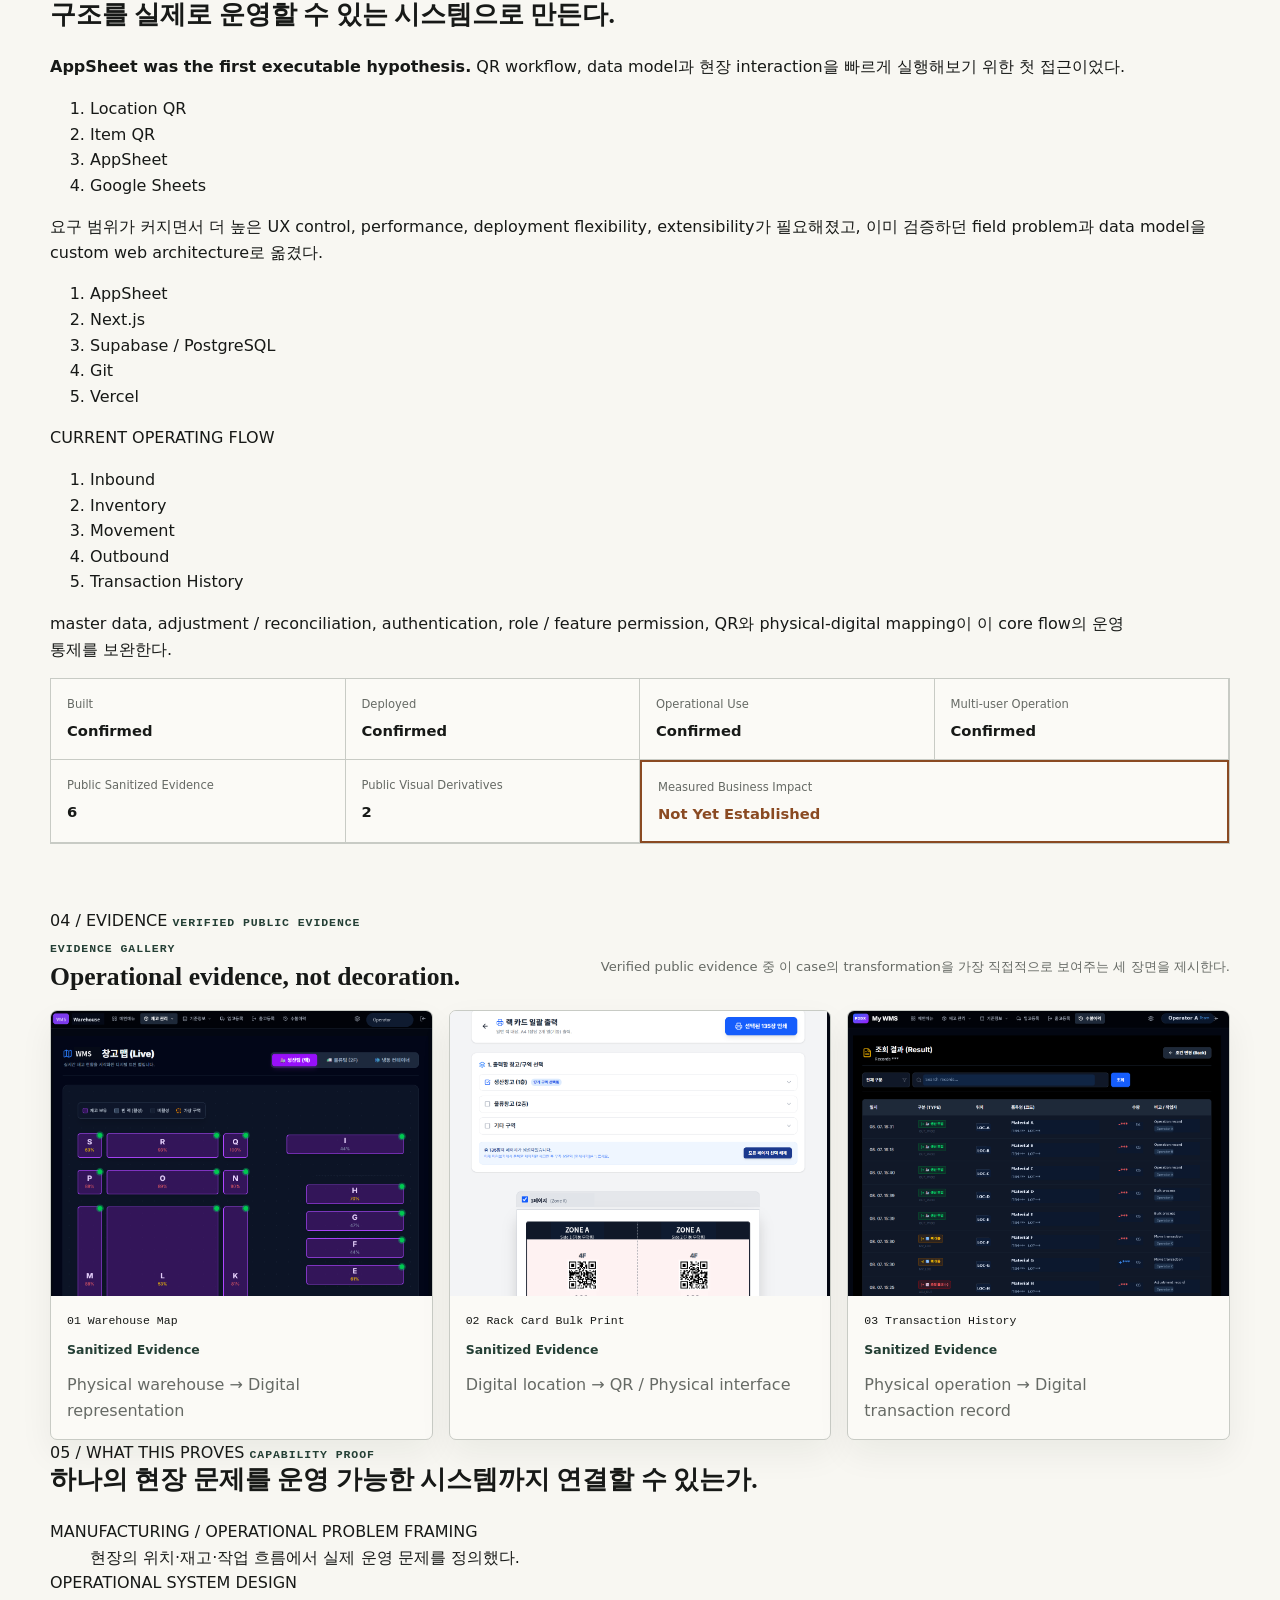
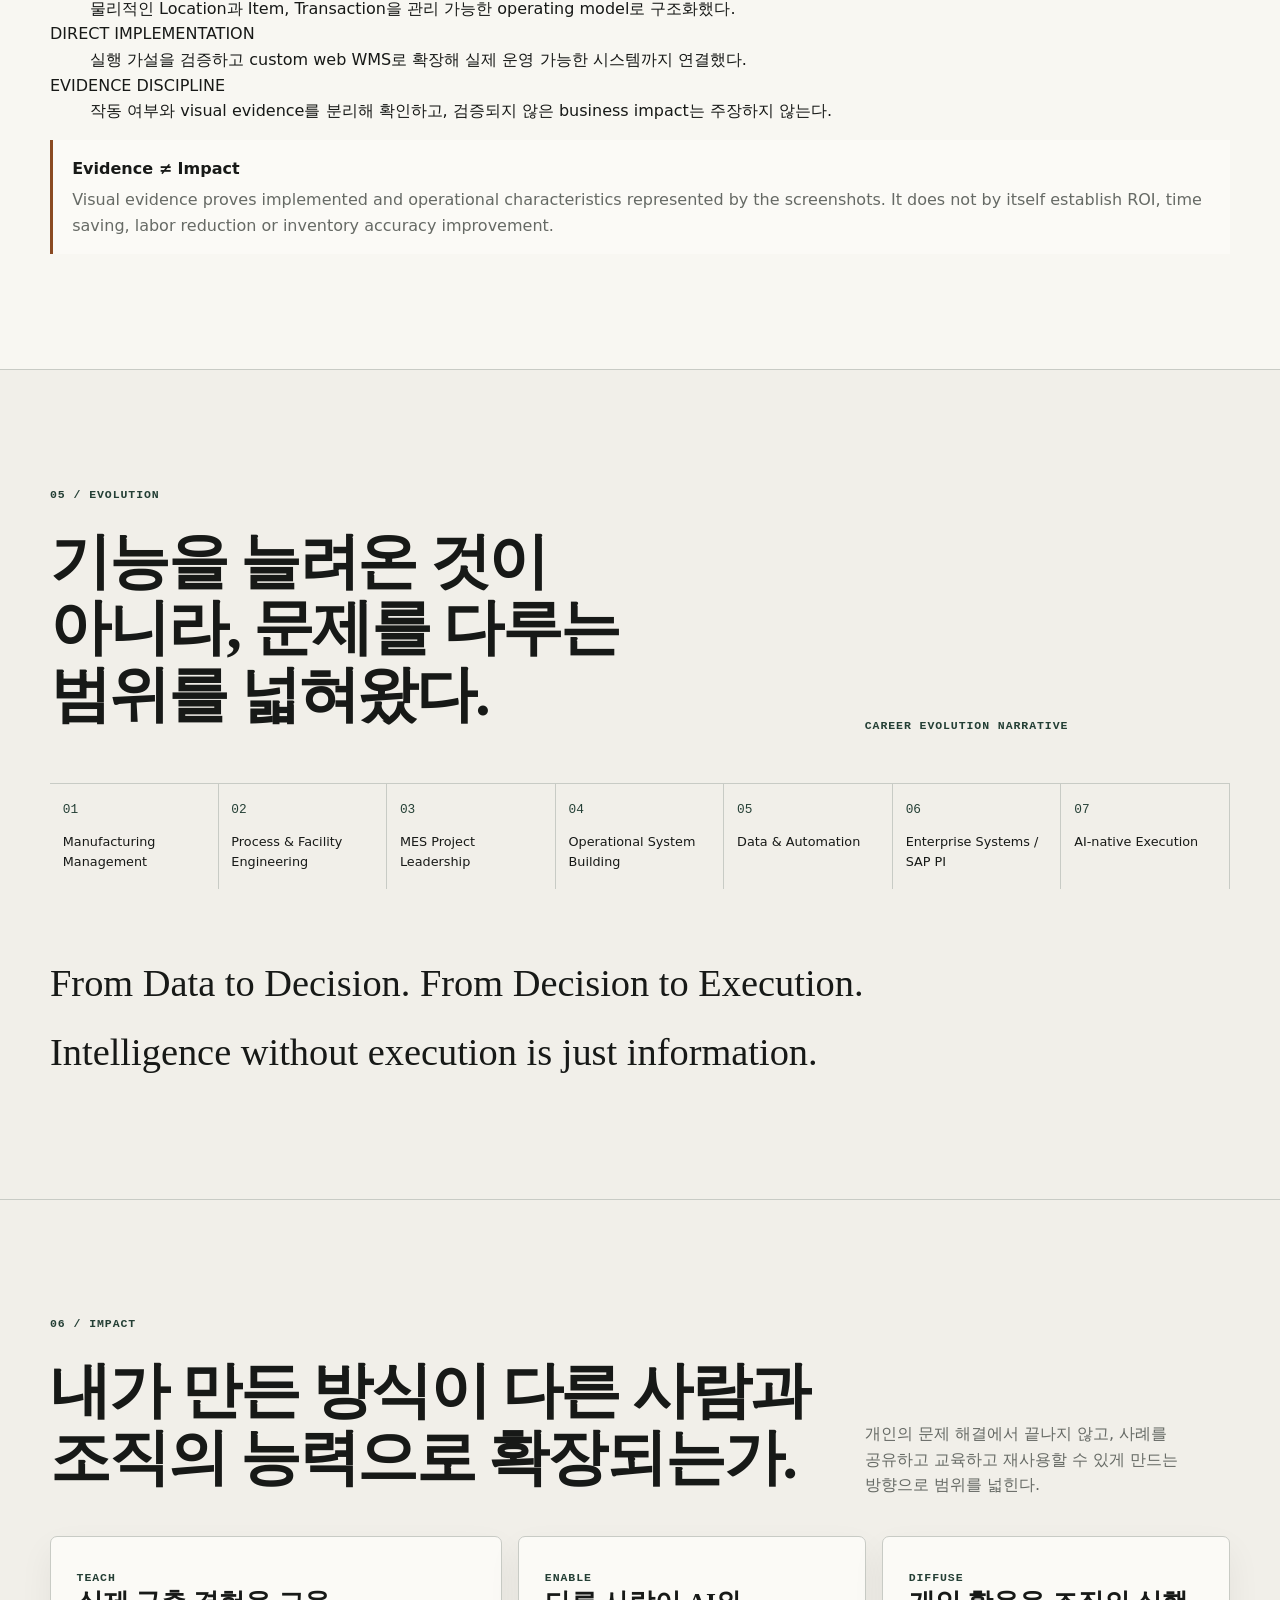
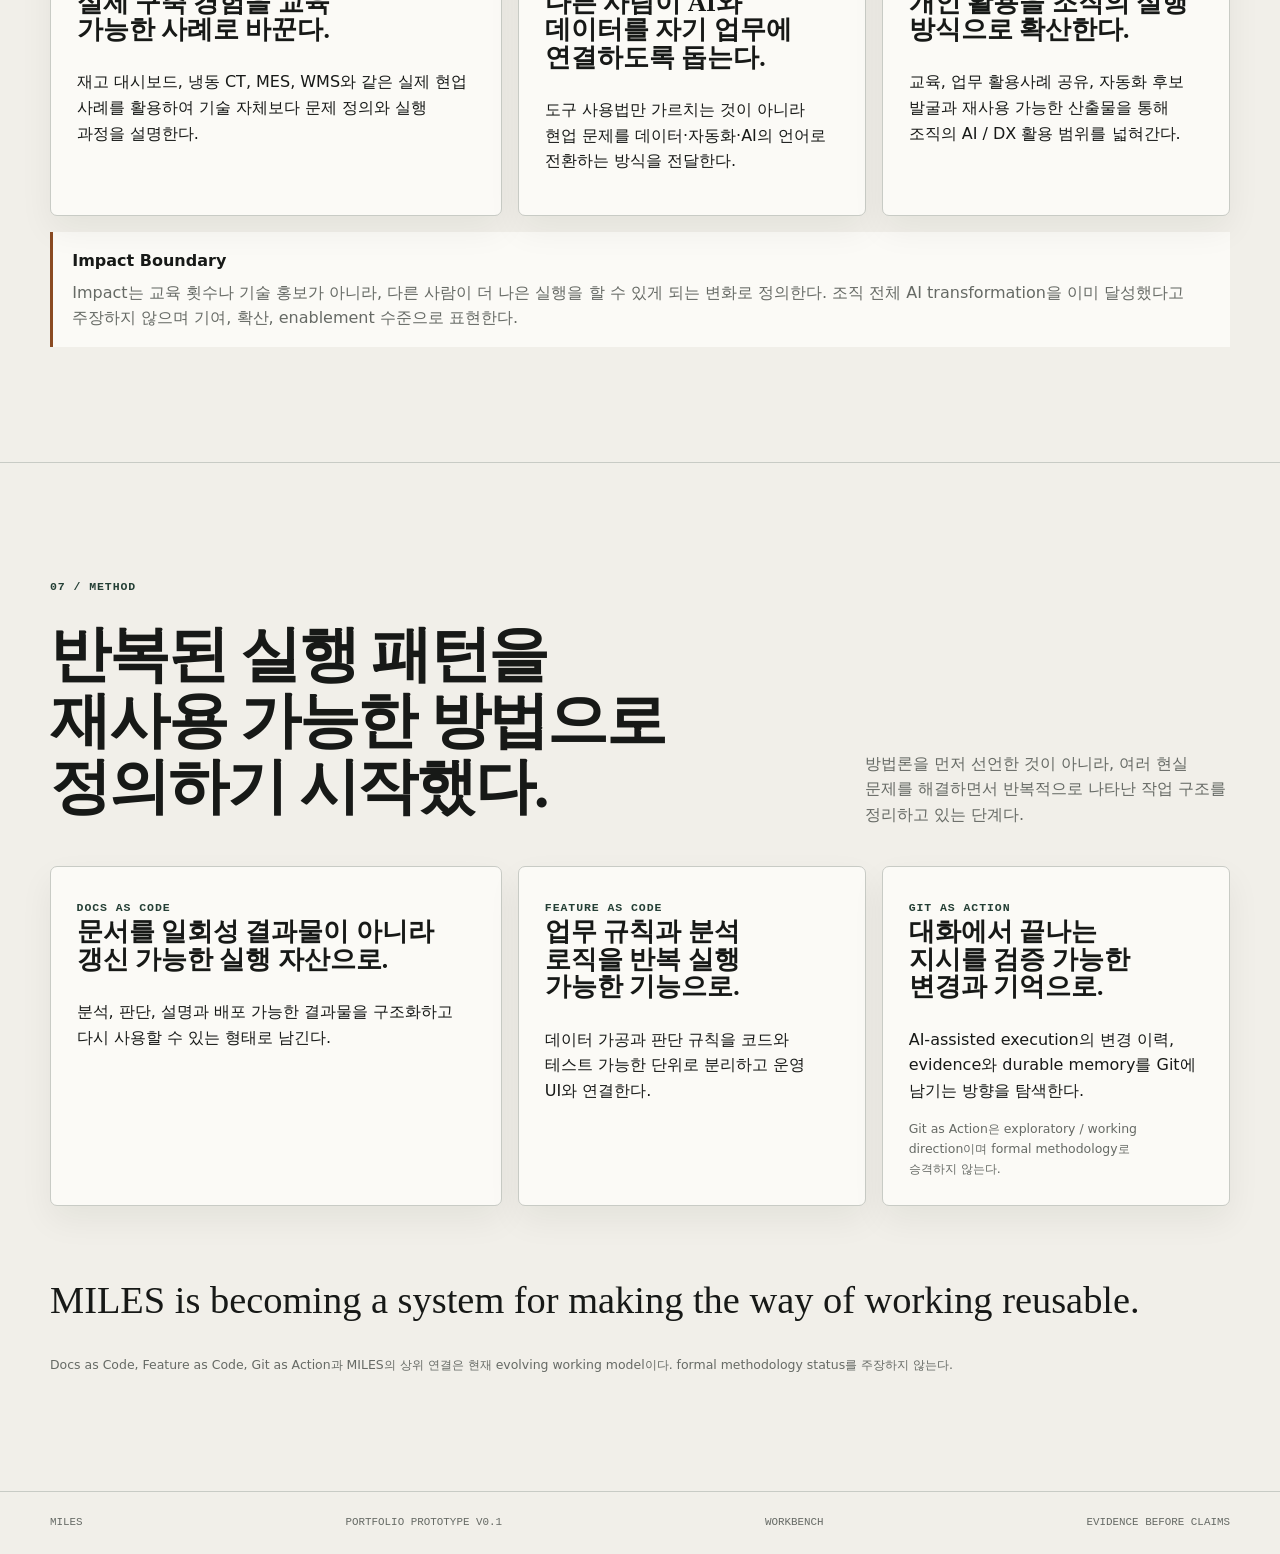
==== commit a6203c1e: "Expand PORTFOLIO-001 WMS evidence narrative" ====
--- a/workbench/PORTFOLIO-001/index.html
+++ b/workbench/PORTFOLIO-001/index.html
@@ -385,65 +385,174 @@
           <p class="proof-opening">It did not begin with software.<br>It began with a location problem.</p>
         </div>
 
-        <div class="wms-sequence" aria-label="WMS evolution sequence">
-          <span>Manual Rack Card</span><span>Location / Item Mismatch</span><span>Inventory Search Friction</span><span>AppSheet — First Executable Hypothesis</span><span>Operational Limits</span><span>Architecture Pivot</span><span>Next.js + Supabase / PostgreSQL</span><span>Physical ↔ Digital Warehouse</span><span>Multi-user Operational System</span>
-        </div>
-
-        <div class="truth-strip" aria-label="WMS truth strip">
-          <div><span>Built</span><strong>Confirmed</strong></div>
-          <div><span>Deployed</span><strong>Confirmed</strong></div>
-          <div><span>Operational Use</span><strong>Confirmed</strong></div>
-          <div><span>Multi-user Operation</span><strong>Confirmed</strong></div>
-          <div><span>Public Sanitized Evidence</span><strong>6</strong></div>
-          <div><span>Public Visual Derivatives</span><strong>2</strong></div>
-          <div class="impact-boundary"><span>Measured Business Impact</span><strong>Not Yet Established</strong></div>
-        </div>
-
-        <div class="evidence-heading">
-          <div>
-            <span class="eyebrow">Evidence Gallery</span>
-            <h3>Operational evidence, not decoration.</h3>
-          </div>
-          <p>v0.1에서는 narrative density를 위해 3개만 전면에 배치한다.</p>
-        </div>
-
-        <div class="evidence-grid">
-          <figure>
-            <a href="../../forge/WMS-001/assets/01-warehouse-map.png" target="_blank" rel="noreferrer">
-              <img src="../../forge/WMS-001/assets/01-warehouse-map.png" alt="Sanitized WMS warehouse map evidence">
-            </a>
-            <figcaption>
-              <span>01 Warehouse Map</span>
-              <strong>Sanitized Evidence</strong>
-              <p>Physical warehouse → Digital representation</p>
-            </figcaption>
-          </figure>
-          <figure>
-            <a href="../../forge/WMS-001/assets/02-rack-card-bulk-print.png" target="_blank" rel="noreferrer">
-              <img src="../../forge/WMS-001/assets/02-rack-card-bulk-print.png" alt="Sanitized WMS rack-card bulk print evidence">
-            </a>
-            <figcaption>
-              <span>02 Rack Card Bulk Print</span>
-              <strong>Sanitized Evidence</strong>
-              <p>Digital location → QR / Physical interface</p>
-            </figcaption>
-          </figure>
-          <figure>
-            <a href="../../forge/WMS-001/assets/03-transaction-history.png" target="_blank" rel="noreferrer">
-              <img src="../../forge/WMS-001/assets/03-transaction-history.png" alt="Sanitized WMS transaction history evidence">
-            </a>
-            <figcaption>
-              <span>03 Transaction History</span>
-              <strong>Sanitized Evidence</strong>
-              <p>Physical operation → Digital transaction record</p>
-            </figcaption>
-          </figure>
-        </div>
-
-        <aside class="evidence-boundary">
-          <strong>Evidence ≠ Impact</strong>
-          <p>Visual evidence proves implemented and operational characteristics represented by the screenshots. It does not by itself establish ROI, time saving, labor reduction or inventory accuracy improvement.</p>
-        </aside>
+        <div class="wms-case-narrative">
+          <article class="wms-case-stage" aria-labelledby="wms-reality-title">
+            <header class="wms-stage-meta">
+              <span class="wms-stage-index">01 / REALITY</span>
+              <span class="eyebrow">THE FIELD PROBLEM</span>
+            </header>
+            <div class="wms-stage-body">
+              <h3 id="wms-reality-title">자재는 있는데, 어디 있는지 찾기 어렵다.</h3>
+              <p>출발점은 기술 도입이 아니라 physical warehouse의 위치·품목·재고 상태를 더 신뢰 가능하게 확인하고 운영해야 하는 문제였다.</p>
+              <ul class="wms-signal-list" aria-label="WMS field problem signals">
+                <li>MANUAL RACK CARD</li>
+                <li>LOCATION / ITEM MISMATCH</li>
+                <li>SEARCH FRICTION</li>
+                <li>RECONCILIATION BURDEN</li>
+              </ul>
+              <p class="wms-stage-note">현실의 운영 상태를 먼저 구조화하고, 그 다음에 실행 가능한 system을 선택했다.</p>
+            </div>
+          </article>
+
+          <article class="wms-case-stage" aria-labelledby="wms-structure-title">
+            <header class="wms-stage-meta">
+              <span class="wms-stage-index">02 / STRUCTURE</span>
+              <span class="eyebrow">PHYSICAL → DIGITAL MODEL</span>
+            </header>
+            <div class="wms-stage-body">
+              <h3 id="wms-structure-title">물리적인 창고를 운영 가능한 데이터 구조로 바꾼다.</h3>
+              <p>초기 data model은 Location / Item / Transaction을 분리하는 구조였다. 이후 operational workflow가 확장되면서 LOT와 packing constraint까지 다루는 구조로 발전했다.</p>
+              <ol class="wms-technical-flow wms-technical-flow--six" aria-label="Physical to digital warehouse model">
+                <li>Physical Location</li>
+                <li>Managed Location Identity</li>
+                <li>QR / Rack Card</li>
+                <li>Transaction</li>
+                <li>Inventory</li>
+                <li>Digital Map</li>
+              </ol>
+              <p class="wms-stage-note">핵심은 physical warehouse state를 location identity와 transaction record로 연결해 관리 가능한 operating model로 만드는 것이었다.</p>
+            </div>
+          </article>
+
+          <article class="wms-case-stage" aria-labelledby="wms-system-title">
+            <header class="wms-stage-meta">
+              <span class="wms-stage-index">03 / SYSTEM</span>
+              <span class="eyebrow">EXECUTABLE OPERATING SYSTEM</span>
+            </header>
+            <div class="wms-stage-body">
+              <h3 id="wms-system-title">구조를 실제로 운영할 수 있는 시스템으로 만든다.</h3>
+              <p class="wms-system-thesis"><strong>AppSheet was the first executable hypothesis.</strong> QR workflow, data model과 현장 interaction을 빠르게 실행해보기 위한 첫 접근이었다.</p>
+
+              <ol class="wms-technical-flow wms-technical-flow--four" aria-label="First executable hypothesis">
+                <li>Location QR</li>
+                <li>Item QR</li>
+                <li>AppSheet</li>
+                <li>Google Sheets</li>
+              </ol>
+
+              <p>요구 범위가 커지면서 더 높은 UX control, performance, deployment flexibility, extensibility가 필요해졌고, 이미 검증하던 field problem과 data model을 custom web architecture로 옮겼다.</p>
+              <ol class="wms-technical-flow wms-technical-flow--five" aria-label="WMS architecture pivot">
+                <li>AppSheet</li>
+                <li>Next.js</li>
+                <li>Supabase / PostgreSQL</li>
+                <li>Git</li>
+                <li>Vercel</li>
+              </ol>
+
+              <p class="wms-flow-label">CURRENT OPERATING FLOW</p>
+              <ol class="wms-technical-flow wms-technical-flow--five" aria-label="Current WMS operating flow">
+                <li>Inbound</li>
+                <li>Inventory</li>
+                <li>Movement</li>
+                <li>Outbound</li>
+                <li>Transaction History</li>
+              </ol>
+              <p class="wms-stage-note">master data, adjustment / reconciliation, authentication, role / feature permission, QR와 physical-digital mapping이 이 core flow의 운영 통제를 보완한다.</p>
+
+              <div class="truth-strip" aria-label="WMS truth strip">
+                <div><span>Built</span><strong>Confirmed</strong></div>
+                <div><span>Deployed</span><strong>Confirmed</strong></div>
+                <div><span>Operational Use</span><strong>Confirmed</strong></div>
+                <div><span>Multi-user Operation</span><strong>Confirmed</strong></div>
+                <div><span>Public Sanitized Evidence</span><strong>6</strong></div>
+                <div><span>Public Visual Derivatives</span><strong>2</strong></div>
+                <div class="impact-boundary"><span>Measured Business Impact</span><strong>Not Yet Established</strong></div>
+              </div>
+            </div>
+          </article>
+
+          <article class="wms-case-stage" aria-labelledby="wms-evidence-title">
+            <header class="wms-stage-meta">
+              <span class="wms-stage-index">04 / EVIDENCE</span>
+              <span class="eyebrow">VERIFIED PUBLIC EVIDENCE</span>
+            </header>
+            <div class="wms-stage-body">
+              <div class="evidence-heading">
+                <div>
+                  <span class="eyebrow">Evidence Gallery</span>
+                  <h3 id="wms-evidence-title">Operational evidence, not decoration.</h3>
+                </div>
+                <p>Verified public evidence 중 이 case의 transformation을 가장 직접적으로 보여주는 세 장면을 제시한다.</p>
+              </div>
+
+              <div class="evidence-grid">
+                <figure>
+                  <a href="../../forge/WMS-001/assets/01-warehouse-map.png" target="_blank" rel="noreferrer">
+                    <img src="../../forge/WMS-001/assets/01-warehouse-map.png" alt="Sanitized WMS warehouse map evidence">
+                  </a>
+                  <figcaption>
+                    <span>01 Warehouse Map</span>
+                    <strong>Sanitized Evidence</strong>
+                    <p>Physical warehouse → Digital representation</p>
+                  </figcaption>
+                </figure>
+                <figure>
+                  <a href="../../forge/WMS-001/assets/02-rack-card-bulk-print.png" target="_blank" rel="noreferrer">
+                    <img src="../../forge/WMS-001/assets/02-rack-card-bulk-print.png" alt="Sanitized WMS rack-card bulk print evidence">
+                  </a>
+                  <figcaption>
+                    <span>02 Rack Card Bulk Print</span>
+                    <strong>Sanitized Evidence</strong>
+                    <p>Digital location → QR / Physical interface</p>
+                  </figcaption>
+                </figure>
+                <figure>
+                  <a href="../../forge/WMS-001/assets/03-transaction-history.png" target="_blank" rel="noreferrer">
+                    <img src="../../forge/WMS-001/assets/03-transaction-history.png" alt="Sanitized WMS transaction history evidence">
+                  </a>
+                  <figcaption>
+                    <span>03 Transaction History</span>
+                    <strong>Sanitized Evidence</strong>
+                    <p>Physical operation → Digital transaction record</p>
+                  </figcaption>
+                </figure>
+              </div>
+            </div>
+          </article>
+
+          <article class="wms-case-stage" aria-labelledby="wms-proof-capability-title">
+            <header class="wms-stage-meta">
+              <span class="wms-stage-index">05 / WHAT THIS PROVES</span>
+              <span class="eyebrow">CAPABILITY PROOF</span>
+            </header>
+            <div class="wms-stage-body">
+              <h3 id="wms-proof-capability-title">하나의 현장 문제를 운영 가능한 시스템까지 연결할 수 있는가.</h3>
+              <dl class="wms-proof-lines">
+                <div>
+                  <dt>MANUFACTURING / OPERATIONAL PROBLEM FRAMING</dt>
+                  <dd>현장의 위치·재고·작업 흐름에서 실제 운영 문제를 정의했다.</dd>
+                </div>
+                <div>
+                  <dt>OPERATIONAL SYSTEM DESIGN</dt>
+                  <dd>물리적인 Location과 Item, Transaction을 관리 가능한 operating model로 구조화했다.</dd>
+                </div>
+                <div>
+                  <dt>DIRECT IMPLEMENTATION</dt>
+                  <dd>실행 가설을 검증하고 custom web WMS로 확장해 실제 운영 가능한 시스템까지 연결했다.</dd>
+                </div>
+                <div>
+                  <dt>EVIDENCE DISCIPLINE</dt>
+                  <dd>작동 여부와 visual evidence를 분리해 확인하고, 검증되지 않은 business impact는 주장하지 않는다.</dd>
+                </div>
+              </dl>
+
+              <aside class="evidence-boundary">
+                <strong>Evidence ≠ Impact</strong>
+                <p>Visual evidence proves implemented and operational characteristics represented by the screenshots. It does not by itself establish ROI, time saving, labor reduction or inventory accuracy improvement.</p>
+              </aside>
+            </div>
+          </article>
+        </div>
       </div>
     </section>
 
--- a/workbench/PORTFOLIO-001/styles.css
+++ b/workbench/PORTFOLIO-001/styles.css
@@ -165,38 +165,55 @@
   min-height: calc(100vh - 72px);
   display: grid;
   align-items: center;
-  padding-top: clamp(3.5rem, 7vw, 6rem);
-  padding-bottom: clamp(3.5rem, 7vw, 6rem);
-}
-.overview-intro {
-  display: grid;
-  grid-template-columns: minmax(0, 1.45fr) minmax(250px, .55fr);
-  gap: clamp(2rem, 5vw, 5rem);
-  align-items: end;
+  padding-top: clamp(2rem, 4vw, 3.5rem);
+  padding-bottom: clamp(2rem, 4vw, 3.5rem);
+}
+.overview-section .section-index { margin-bottom: clamp(1rem, 2vw, 1.5rem); }
+.overview-main {
+  display: grid;
+  grid-template-columns: minmax(0, 1fr) minmax(360px, .8fr);
+  grid-template-areas:
+    "copy visual"
+    "legend visual";
+  gap: 1.25rem clamp(2rem, 4vw, 4rem);
+  align-items: center;
+}
+.overview-copy { grid-area: copy; align-self: end; }
+.overview-lens-cue {
+  display: flex;
+  align-items: center;
+  gap: .55rem;
+  max-width: 100%;
+  margin: 0 0 .8rem;
+  color: var(--color-muted);
+  font-family: var(--font-mono);
+  font-size: .68rem;
+  font-weight: 700;
+  letter-spacing: .08em;
+  line-height: 1.45;
+  text-transform: uppercase;
+}
+.overview-lens-cue::before {
+  content: "";
+  flex: 0 0 1.6rem;
+  border-top: 1px solid var(--color-accent);
 }
 .overview-title {
-  max-width: 980px;
-  margin-bottom: 1.2rem;
-  font-size: clamp(3rem, 6.5vw, 6.2rem);
+  max-width: 760px;
+  margin-bottom: 1rem;
+  font-size: clamp(2.4rem, 4.6vw, 4.9rem);
 }
 .overview-thesis {
-  max-width: 760px;
+  max-width: 650px;
   margin-bottom: 0;
   font-family: var(--font-display);
-  font-size: clamp(1.15rem, 2vw, 1.65rem);
+  font-size: clamp(1.05rem, 1.7vw, 1.45rem);
   line-height: 1.4;
 }
-.overview-path {
-  margin: 0;
-  padding-top: 1rem;
-  border-top: 2px solid var(--color-accent);
-  color: var(--color-muted);
-  font-family: var(--font-mono);
-  font-size: .78rem;
-}
 .manufacturing-core-visualization {
-  width: min(100%, 720px);
-  margin: clamp(2.5rem, 5vw, 4.5rem) auto 0;
+  grid-area: visual;
+  width: min(100%, 500px);
+  margin: 0 auto;
 }
 .manufacturing-core-map {
   display: block;
@@ -278,44 +295,164 @@
 @keyframes core-map-signal-flow {
   to { transform: rotate(360deg); }
 }
-.overview-layers {
-  margin-top: clamp(2.5rem, 5vw, 4.5rem);
+.overview-capability-legend {
+  grid-area: legend;
+  align-self: start;
   border-top: var(--section-rule);
   border-bottom: var(--section-rule);
 }
-.overview-layer {
-  display: grid;
-  grid-template-columns: minmax(170px, .35fr) minmax(280px, .75fr) minmax(0, 1fr);
+.overview-capability-item {
+  display: grid;
+  grid-template-columns: minmax(90px, .32fr) minmax(0, 1fr);
+  gap: 1rem;
   align-items: baseline;
-  gap: 1.5rem;
-  padding: 1.05rem 0;
+  padding: .55rem 0;
   border-bottom: var(--section-rule);
 }
-.overview-layer:last-child { border-bottom: 0; }
-.overview-layer:nth-child(2) { padding-left: clamp(0rem, 3vw, 2.5rem); }
-.overview-layer:nth-child(3) { padding-left: clamp(0rem, 6vw, 5rem); }
-.overview-layer-index {
+.overview-capability-item:last-child { border-bottom: 0; }
+.overview-capability-item span {
   font-family: var(--font-mono);
   color: var(--color-accent);
-  font-size: .7rem;
+  font-size: .64rem;
   letter-spacing: .06em;
 }
-.overview-layer h2 {
-  margin: 0;
-  font-size: clamp(1.5rem, 2.6vw, 2.7rem);
-}
-.overview-layer p {
-  margin: 0;
-  color: var(--color-muted);
-  font-family: var(--font-mono);
-  font-size: .72rem;
-}
-.overview-navigation { margin-top: clamp(2.5rem, 5vw, 4rem); }
+.overview-capability-item strong {
+  font-size: .82rem;
+  font-weight: 600;
+}
+
+/* Lens emphasis */
+.core-map-core,
+.core-map-ring,
+.core-map-connector,
+.core-map-layer-label,
+.core-map-node,
+.core-map-node circle,
+.core-map-node text,
+.core-map-core-label,
+.core-map-core-micro,
+.overview-capability-item,
+.overview-capability-item span,
+.overview-capability-item strong {
+  transition:
+    opacity var(--motion-fast) ease,
+    stroke var(--motion-fast) ease,
+    stroke-width var(--motion-fast) ease,
+    fill var(--motion-fast) ease,
+    color var(--motion-fast) ease;
+}
+
+html[data-lens="manufacturer"] .core-map-core { stroke-width: 3; }
+html[data-lens="manufacturer"] .core-map-core-label,
+html[data-lens="manufacturer"] .core-map-core-label--secondary,
+html[data-lens="manufacturer"] .core-map-core-micro { opacity: 1; }
+html[data-lens="manufacturer"] .core-map-core-micro { fill: var(--color-accent); }
+html[data-lens="manufacturer"] .core-map-ring--inner,
+html[data-lens="manufacturer"] .core-map-layer-label--inner,
+html[data-lens="manufacturer"] .core-map-node--inner { opacity: .78; }
+html[data-lens="manufacturer"] .core-map-ring--outer,
+html[data-lens="manufacturer"] .core-map-layer-label--outer,
+html[data-lens="manufacturer"] .core-map-node--outer { opacity: .68; }
+html[data-lens="manufacturer"] .core-map-connector { opacity: .72; }
+html[data-lens="manufacturer"] .overview-capability-item { opacity: .7; }
+html[data-lens="manufacturer"] .overview-capability-item:nth-child(1) { opacity: 1; }
+html[data-lens="manufacturer"] .overview-capability-item:nth-child(1) strong {
+  color: var(--color-accent);
+  font-weight: 700;
+}
+
+html[data-lens="engineer"] .core-map-core,
+html[data-lens="engineer"] .core-map-core-label,
+html[data-lens="engineer"] .core-map-core-micro { opacity: .86; }
+html[data-lens="engineer"] .core-map-ring--inner {
+  opacity: 1;
+  stroke-width: 2.4;
+}
+html[data-lens="engineer"] .core-map-layer-label--inner {
+  opacity: 1;
+  fill: var(--color-accent);
+  font-weight: 800;
+}
+html[data-lens="engineer"] .core-map-node--inner { opacity: 1; }
+html[data-lens="engineer"] .core-map-node--inner circle {
+  stroke: var(--color-accent);
+  stroke-width: 2;
+}
+html[data-lens="engineer"] .core-map-node--inner text { fill: var(--color-text); }
+html[data-lens="engineer"] .core-map-ring--outer,
+html[data-lens="engineer"] .core-map-layer-label--outer,
+html[data-lens="engineer"] .core-map-node--outer { opacity: .68; }
+html[data-lens="engineer"] .core-map-connector { opacity: .76; }
+html[data-lens="engineer"] .overview-capability-item { opacity: .72; }
+html[data-lens="engineer"] .overview-capability-item:nth-child(1) { opacity: .84; }
+html[data-lens="engineer"] .overview-capability-item:nth-child(2) { opacity: 1; }
+html[data-lens="engineer"] .overview-capability-item:nth-child(2) strong {
+  color: var(--color-accent);
+  font-weight: 700;
+}
+
+html[data-lens="ai-builder"] .core-map-core,
+html[data-lens="ai-builder"] .core-map-core-label,
+html[data-lens="ai-builder"] .core-map-core-micro { opacity: .86; }
+html[data-lens="ai-builder"] .core-map-ring--inner,
+html[data-lens="ai-builder"] .core-map-layer-label--inner,
+html[data-lens="ai-builder"] .core-map-node--inner { opacity: .72; }
+html[data-lens="ai-builder"] .core-map-ring--outer {
+  opacity: 1;
+  stroke: var(--color-accent);
+  stroke-width: 2.2;
+}
+html[data-lens="ai-builder"] .core-map-layer-label--outer {
+  opacity: 1;
+  fill: var(--color-accent);
+  font-weight: 800;
+}
+html[data-lens="ai-builder"] .core-map-node--outer { opacity: 1; }
+html[data-lens="ai-builder"] .core-map-node--outer circle {
+  stroke: var(--color-accent);
+  stroke-width: 2;
+}
+html[data-lens="ai-builder"] .core-map-node--outer text { fill: var(--color-text); }
+html[data-lens="ai-builder"] .core-map-connector { opacity: .8; }
+html[data-lens="ai-builder"] .overview-capability-item { opacity: .74; }
+html[data-lens="ai-builder"] .overview-capability-item:nth-child(1) { opacity: .86; }
+html[data-lens="ai-builder"] .overview-capability-item:nth-child(3) { opacity: 1; }
+html[data-lens="ai-builder"] .overview-capability-item:nth-child(3) strong {
+  color: var(--color-accent);
+  font-weight: 700;
+}
+
+html[data-lens="executive"] .core-map-core { stroke-width: 2.4; }
+html[data-lens="executive"] .core-map-ring--inner {
+  opacity: 1;
+  stroke-width: 2;
+}
+html[data-lens="executive"] .core-map-ring--outer {
+  opacity: 1;
+  stroke: var(--color-accent);
+  stroke-width: 1.8;
+}
+html[data-lens="executive"] .core-map-layer-label--inner,
+html[data-lens="executive"] .core-map-layer-label--outer {
+  opacity: 1;
+  fill: var(--color-accent);
+}
+html[data-lens="executive"] .core-map-connector {
+  opacity: .9;
+  stroke: var(--color-accent);
+  stroke-width: 1.4;
+}
+html[data-lens="executive"] .core-map-node--inner,
+html[data-lens="executive"] .core-map-node--outer { opacity: .68; }
+html[data-lens="executive"] .overview-capability-item { opacity: 1; }
+html[data-lens="executive"] .overview-capability-item strong { font-weight: 700; }
+
+.overview-navigation { margin-top: clamp(1.25rem, 2vw, 1.8rem); }
 .overview-chapters {
   list-style: none;
   display: grid;
   grid-template-columns: repeat(7, minmax(0, 1fr));
-  margin: .9rem 0 0;
+  margin: .55rem 0 0;
   padding: 0;
   border-top: var(--section-rule);
   border-bottom: var(--section-rule);
@@ -323,11 +460,11 @@
 .overview-chapters li { min-width: 0; border-right: var(--section-rule); }
 .overview-chapters li:last-child { border-right: 0; }
 .overview-chapters a {
-  min-height: 112px;
+  min-height: 78px;
   display: grid;
   align-content: start;
-  gap: .35rem;
-  padding: .85rem .75rem;
+  gap: .18rem;
+  padding: .5rem .6rem;
   text-decoration: none;
   outline-offset: 3px;
 }
@@ -336,11 +473,62 @@
 .overview-chapters small {
   font-family: var(--font-mono);
   color: var(--color-muted);
-  font-size: .66rem;
-}
-.overview-chapters strong { font-family: var(--font-display); font-size: 1rem; }
+  font-size: .62rem;
+}
+.overview-chapters strong { font-family: var(--font-display); font-size: .95rem; }
 .overview-chapters a:hover strong,
 .overview-chapters a:focus-visible strong { color: var(--color-accent); }
+
+body.portfolio-focus-mode main > .section { display: none; }
+body.portfolio-focus-mode main > .section.is-focused-chapter {
+  display: block;
+  min-height: calc(100vh - 72px);
+}
+body.portfolio-focus-mode .site-footer { display: none; }
+.chapter-focus-bar {
+  display: grid;
+  grid-template-columns: minmax(0, 1fr) auto minmax(0, 1fr) auto;
+  align-items: center;
+  gap: 1rem;
+  margin-bottom: clamp(2rem, 4vw, 3.5rem);
+  padding: 0 0 .75rem;
+  border-bottom: var(--section-rule);
+}
+.chapter-focus-slot { min-width: 0; }
+.chapter-focus-slot--prev { justify-self: start; }
+.chapter-focus-slot--next { justify-self: end; }
+.chapter-focus-current { justify-self: center; white-space: nowrap; }
+.chapter-focus-return { justify-self: end; }
+.chapter-focus-label,
+.chapter-focus-nav,
+.chapter-focus-return {
+  font-family: var(--font-mono);
+  font-size: .7rem;
+  font-weight: 700;
+  letter-spacing: .08em;
+}
+.chapter-focus-label { color: var(--color-accent); }
+.chapter-focus-nav,
+.chapter-focus-return {
+  appearance: none;
+  border: 0;
+  border-radius: 0;
+  background: transparent;
+  color: var(--color-text);
+  padding: .35rem 0;
+  cursor: pointer;
+  text-transform: uppercase;
+  white-space: nowrap;
+}
+.chapter-focus-nav:hover,
+.chapter-focus-nav:focus-visible,
+.chapter-focus-return:hover,
+.chapter-focus-return:focus-visible { color: var(--color-accent); }
+.chapter-focus-nav:focus-visible,
+.chapter-focus-return:focus-visible {
+  outline: 2px solid var(--color-accent);
+  outline-offset: 4px;
+}
 
 .hero-section { min-height: calc(100vh - 72px); display: grid; align-items: center; }
 .hero-grid { display: grid; grid-template-columns: minmax(0, 1fr) 280px; gap: clamp(2rem, 6vw, 6rem); align-items: end; }
@@ -548,17 +736,30 @@
 @media (max-width: 900px) {
   .hero-grid,
   .section-heading-row,
-  .principle-grid,
-  .overview-intro { grid-template-columns: 1fr; }
+  .principle-grid { grid-template-columns: 1fr; }
   .overview-section { min-height: auto; }
-  .overview-path { max-width: 620px; }
-  .manufacturing-core-visualization { width: min(100%, 620px); }
-  .overview-layer {
-    grid-template-columns: minmax(150px, .35fr) minmax(0, 1fr);
-  }
-  .overview-layer p { grid-column: 2; }
-  .overview-layer:nth-child(2),
-  .overview-layer:nth-child(3) { padding-left: 0; }
+  .overview-main {
+    grid-template-columns: 1fr;
+    grid-template-areas:
+      "copy"
+      "visual"
+      "legend";
+    gap: 1.5rem;
+  }
+  .overview-title { max-width: 820px; }
+  .manufacturing-core-visualization { width: min(100%, 520px); }
+  .overview-capability-legend {
+    display: grid;
+    grid-template-columns: repeat(3, minmax(0, 1fr));
+  }
+  .overview-capability-item {
+    grid-template-columns: 1fr;
+    gap: .2rem;
+    padding: .65rem .75rem;
+    border-bottom: 0;
+    border-right: var(--section-rule);
+  }
+  .overview-capability-item:last-child { border-right: 0; }
   .overview-chapters { grid-template-columns: repeat(4, minmax(0, 1fr)); }
   .overview-chapters li:nth-child(4) { border-right: 0; }
   .overview-chapters li:nth-child(n + 5) { border-top: var(--section-rule); }
@@ -581,19 +782,30 @@
   .hero-section { min-height: auto; }
   h1 { font-size: clamp(2.55rem, 12.5vw, 4.3rem); }
   h2 { font-size: clamp(2rem, 10vw, 3.2rem); }
-  .overview-section { padding-top: 3.5rem; padding-bottom: 3.5rem; }
-  .overview-title { font-size: clamp(2.45rem, 11.5vw, 4rem); }
-  .manufacturing-core-visualization {
-    width: 100%;
-    margin-top: 2.25rem;
-  }
+  .overview-section { padding-top: 2.5rem; padding-bottom: 2.5rem; }
+  .overview-title { font-size: clamp(2.25rem, 10.5vw, 3.7rem); }
+  .overview-main { gap: 1.2rem; }
+  .overview-lens-cue {
+    align-items: flex-start;
+    font-size: .66rem;
+  }
+  .overview-lens-cue::before { margin-top: .68em; }
+  .manufacturing-core-visualization { width: min(100%, 430px); }
   .core-map-layer-label { font-size: 9px; letter-spacing: .7px; }
   .core-map-node text { font-size: 9px; letter-spacing: .3px; }
   .core-map-core-label { font-size: 14px; }
   .core-map-core-label--secondary { font-size: 11px; }
   .core-map-core-micro { font-size: 7px; }
-  .overview-layer { grid-template-columns: 1fr; gap: .3rem; }
-  .overview-layer p { grid-column: auto; }
+  .overview-capability-legend { grid-template-columns: 1fr; }
+  .overview-capability-item {
+    grid-template-columns: minmax(78px, .28fr) minmax(0, 1fr);
+    gap: .65rem;
+    padding: .45rem 0;
+    border-right: 0;
+    border-bottom: var(--section-rule);
+  }
+  .overview-capability-item:last-child { border-bottom: 0; }
+  .overview-navigation { margin-top: 1.25rem; }
   .overview-chapters { grid-template-columns: 1fr 1fr; }
   .overview-chapters li,
   .overview-chapters li:nth-child(4) { border-right: var(--section-rule); border-top: var(--section-rule); }
@@ -601,7 +813,26 @@
   .overview-chapters li:nth-child(even) { border-right: 0; }
   .overview-chapters li:first-child,
   .overview-chapters li:nth-child(2) { border-top: 0; }
-  .overview-chapters a { min-height: 92px; }
+  .overview-chapters a { min-height: 76px; padding: .45rem .55rem; }
+  .chapter-focus-bar {
+    grid-template-columns: minmax(0, 1fr) auto;
+    grid-template-areas:
+      "current return"
+      "prev next";
+    gap: .35rem 1rem;
+    margin-bottom: 1.75rem;
+    padding-bottom: .5rem;
+  }
+  .chapter-focus-slot--prev { grid-area: prev; justify-self: start; }
+  .chapter-focus-current { grid-area: current; justify-self: start; }
+  .chapter-focus-slot--next { grid-area: next; justify-self: end; }
+  .chapter-focus-return { grid-area: return; justify-self: end; }
+  .chapter-focus-nav,
+  .chapter-focus-return {
+    min-height: 44px;
+    display: inline-flex;
+    align-items: center;
+  }
   .who-section { padding-top: 3.5rem; }
   .scope-progression li { grid-template-columns: 1fr; gap: .3rem; }
   .domain-grid,
@@ -628,3 +859,24 @@
     animation: none !important;
   }
 }
+
+.narrative-context {
+  flex: 0 0 auto;
+  margin-left: auto;
+  color: var(--color-accent);
+  font-family: var(--font-mono);
+  font-size: .68rem;
+  font-weight: 700;
+  letter-spacing: .08em;
+  white-space: nowrap;
+}
+body.portfolio-focus-mode .narrative-context { display: none; }
+
+@media (max-width: 640px) {
+  .narrative-context {
+    order: 2;
+    margin-left: 0;
+    font-size: .66rem;
+  }
+  .header-controls { order: 3; }
+}
